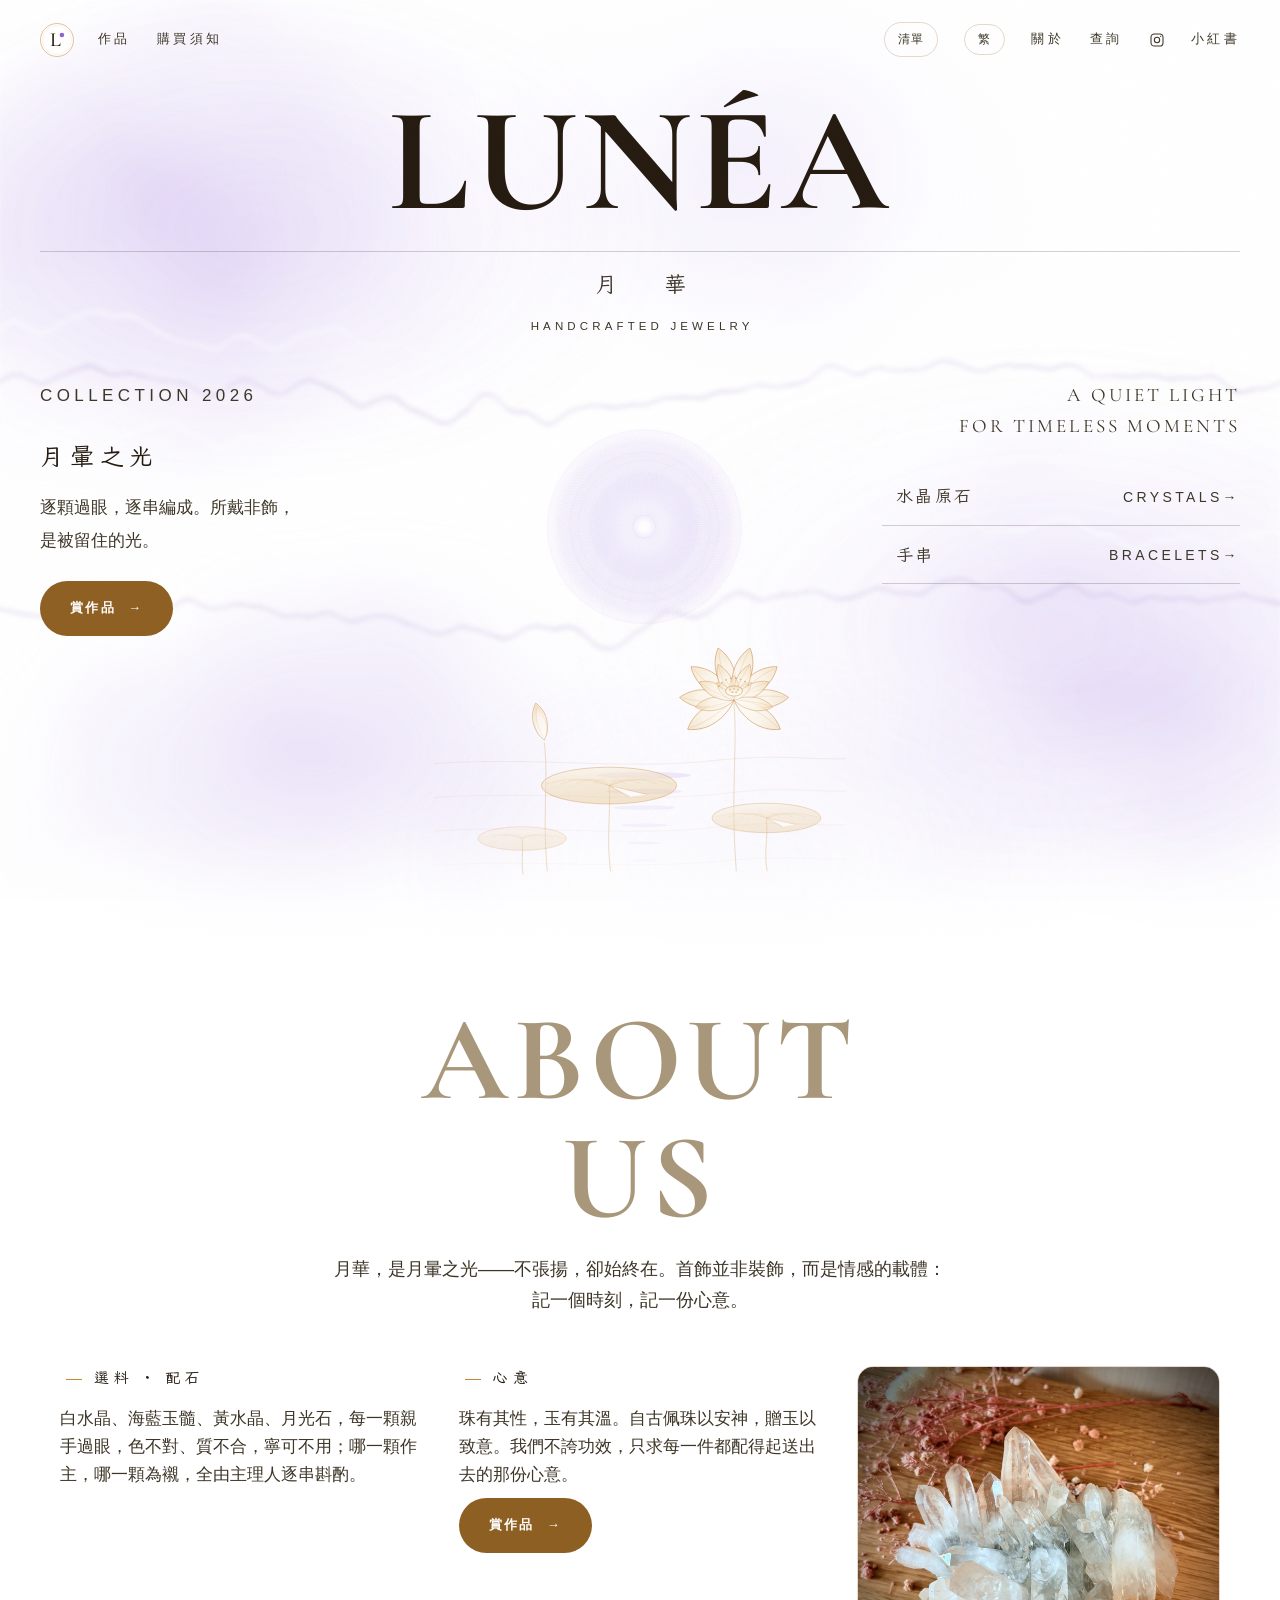
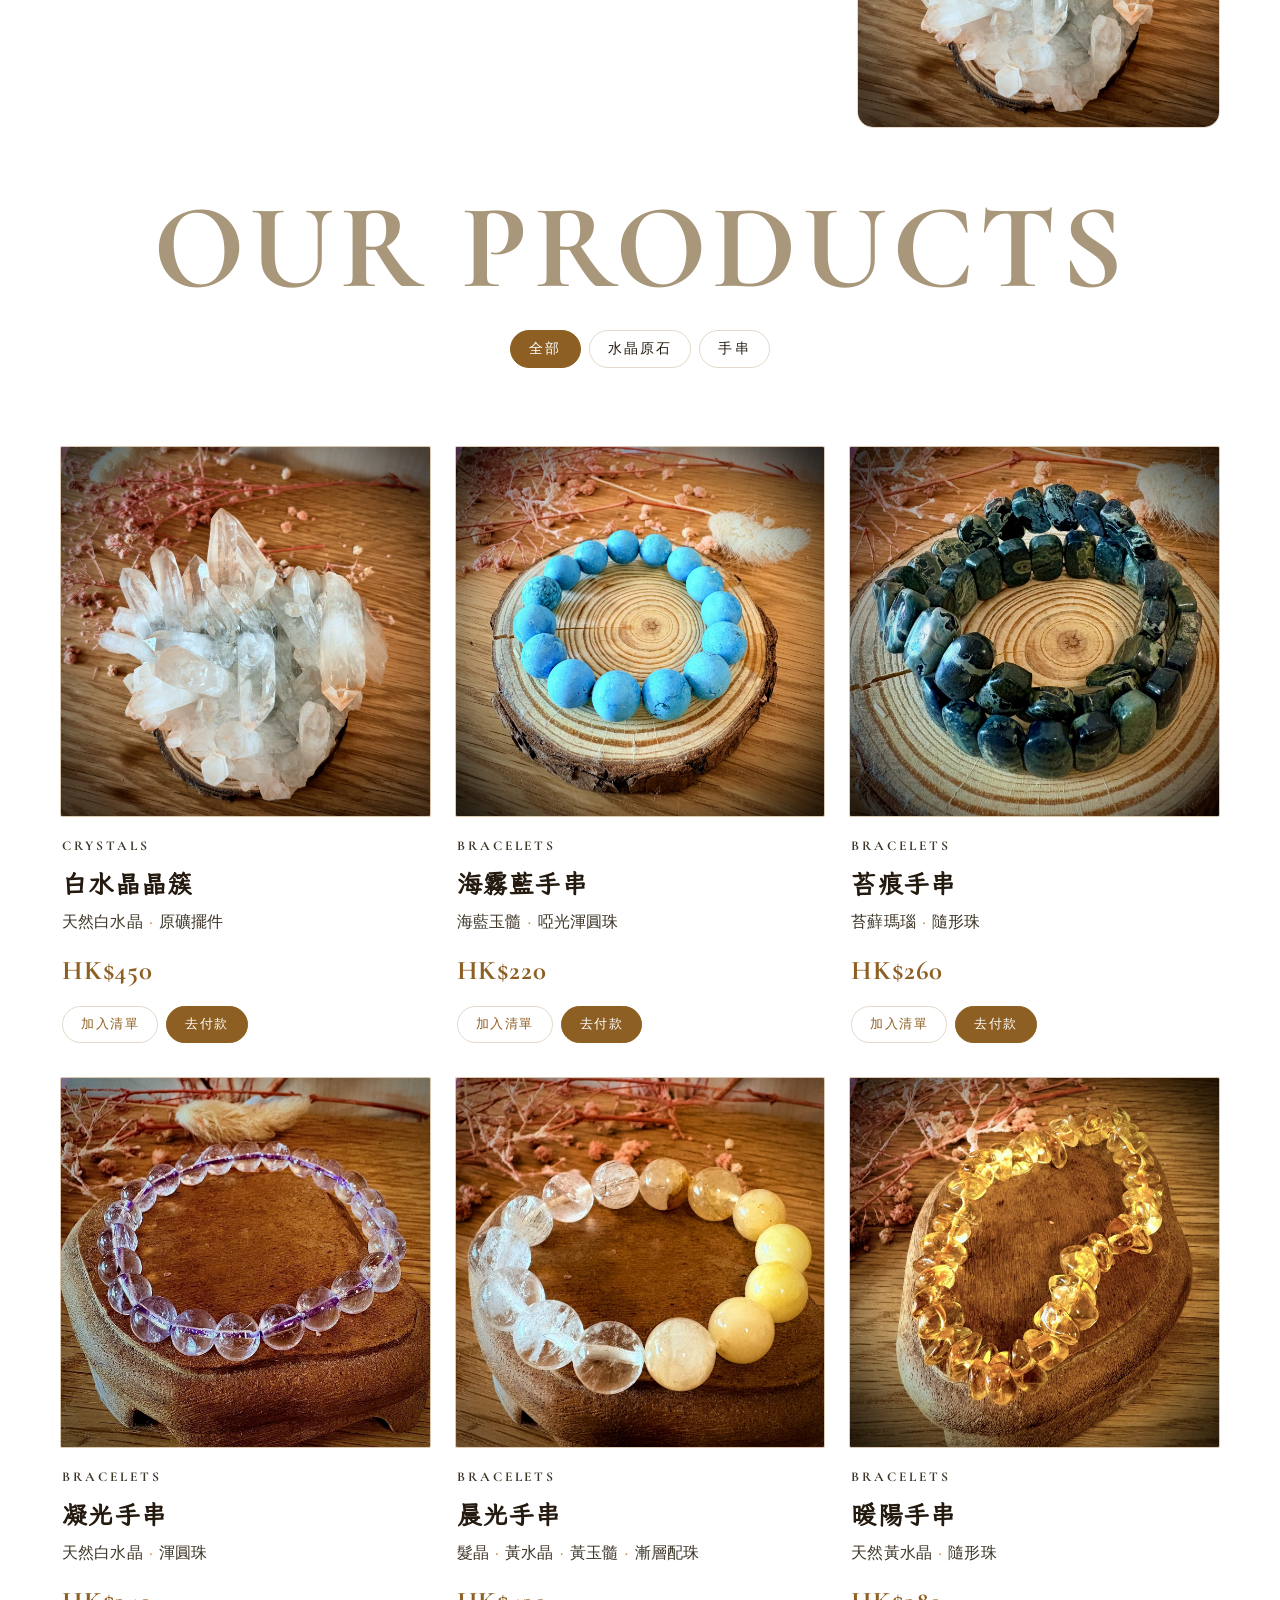
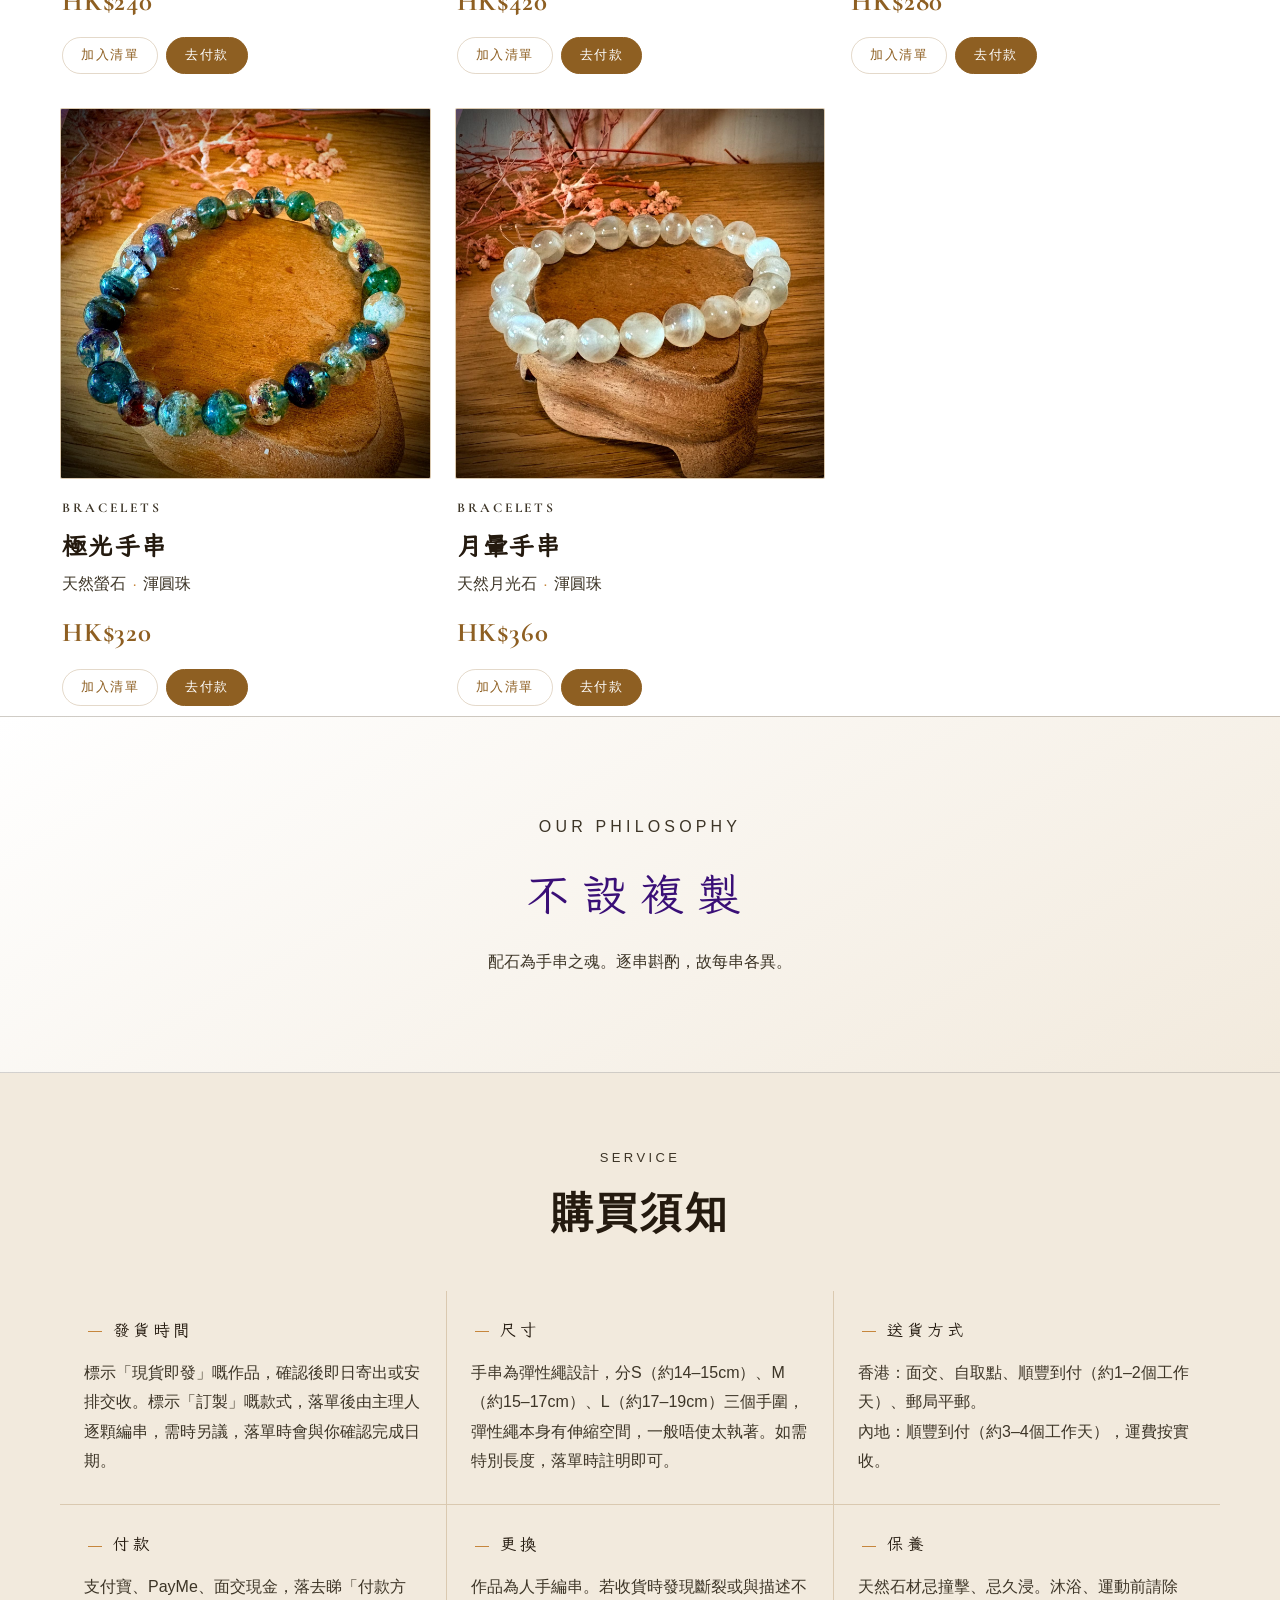
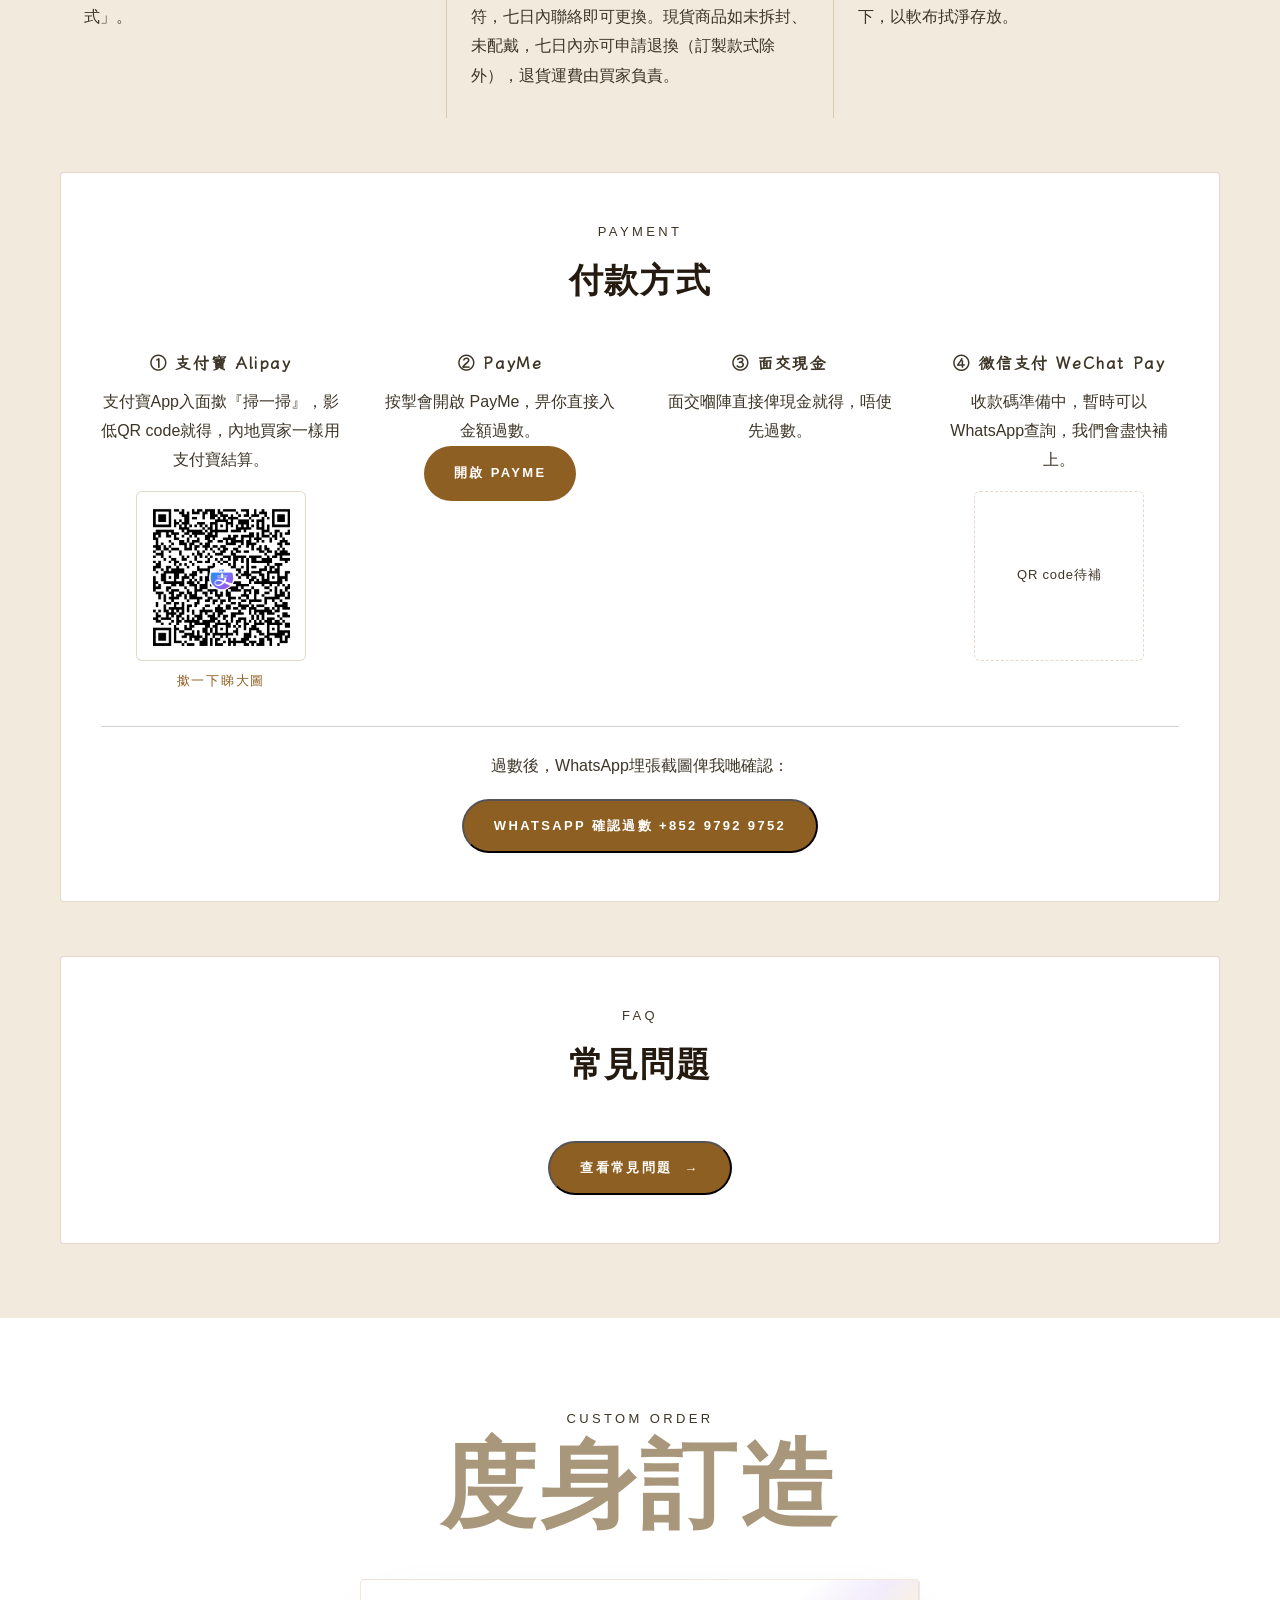
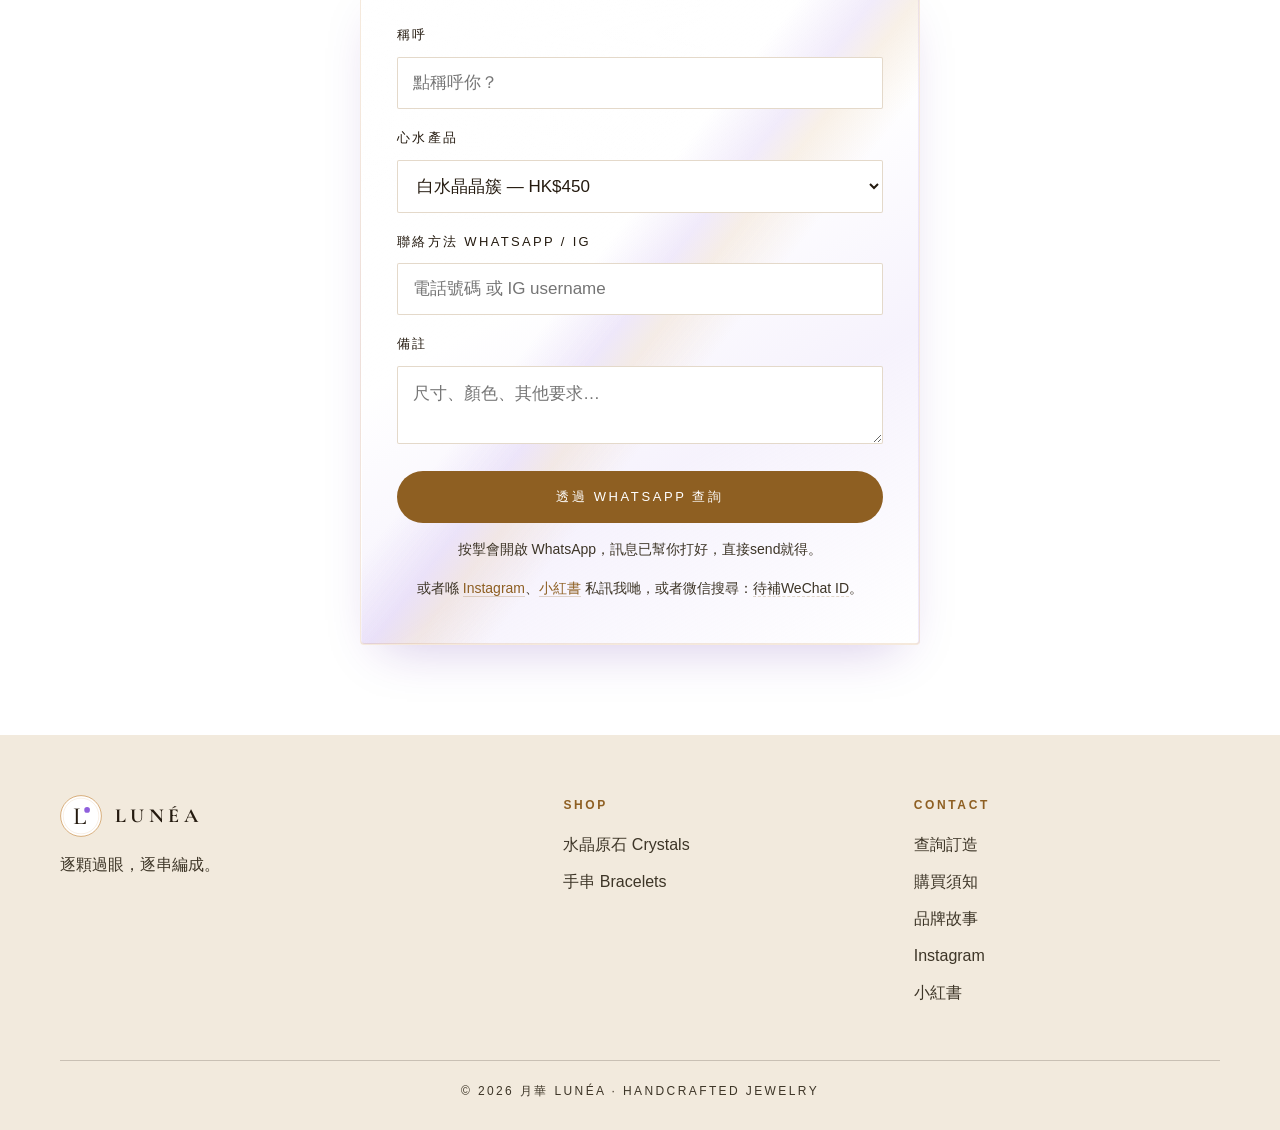
==== index.html @ 2181416f "Add WeChat Pay and Xiaohongshu placeholders, pending real details" ====
<!DOCTYPE html>
<html lang="zh-Hant">
<head>
<meta charset="UTF-8">
<meta name="viewport" content="width=device-width, initial-scale=1.0">
<meta name="color-scheme" content="light">
<meta name="description" content="月華 LUNÉA — 香港手作天然水晶飾品。逐顆過眼，逐串編成。水晶原石、手串，全部現貨。">
<meta property="og:type" content="website">
<meta property="og:site_name" content="月華 LUNÉA">
<meta property="og:title" content="月華 LUNÉA · 手作天然水晶飾品">
<meta property="og:description" content="逐顆過眼，逐串編成。水晶原石、手串，全部現貨。">
<!-- ⚠️ 上線後改成你真實網址，OG圖要係完整http網址，唔可以用相對路徑 -->
<meta property="og:url" content="https://YOUR-SITE-URL/">
<meta property="og:image" content="https://YOUR-SITE-URL/lunea-og.jpg">
<meta property="og:image:width" content="1200">
<meta property="og:image:height" content="630">
<meta property="og:locale" content="zh_HK">
<meta name="twitter:card" content="summary_large_image">
<meta name="twitter:title" content="月華 LUNÉA · 手作天然水晶飾品">
<meta name="twitter:image" content="https://YOUR-SITE-URL/lunea-og.jpg">
<meta name="theme-color" content="#F7F2E9">
<link rel="icon" href="data:image/svg+xml,<svg xmlns='http://www.w3.org/2000/svg' viewBox='0 0 200 200'><circle cx='100' cy='100' r='97' fill='%23FFFFFF' stroke='%23C6863C' stroke-width='5'/><path d='M72,56 L112,56 L112,63 L99,63 L99,131 L133,131 L139,116 L146,116 L143,144 L72,144 L72,137 L85,137 L85,63 L72,63 Z' fill='%23241A0F'/><circle cx='131' cy='72' r='15' fill='%238F5FDC'/></svg>">
<title>月華 LUNÉA · 手作珠寶</title>
<!-- ============================================================
     Google Analytics（GA4）— 想開就將下面 G-XXXXXXXXXX 換成你自己
     嘅Measurement ID（Google Analytics網站開個property就有），
     唔想要就成段刪走。
     ⚠️ google-analytics.com／googletagmanager.com喺內地都可能連唔到，
     所以呢個追蹤唔到大陸訪客好正常，純粹幫你睇香港/海外流量，
     用async載入，就算連唔到都唔會拖累個網站或者整壞版面。
     ============================================================ -->
<script async src="https://www.googletagmanager.com/gtag/js?id=G-XXXXXXXXXX"></script>
<script>
  window.dataLayer = window.dataLayer || [];
  function gtag(){dataLayer.push(arguments);}
  gtag('js', new Date());
  gtag('config', 'G-XXXXXXXXXX');
</script>
<!-- 字體全部自家host喺 fonts/ 資料夾，唔靠Google Fonts／jsdelivr——
     內地大陸連唔到呢兩個CDN，自家host先保證載入穩定。
     淨係keep住頁面實際用到嘅字（LXGW WenKai TC light+regular／Cormorant Garamond全weight），
     加新內容有新字未涵蓋，要重新跑一次subset script（問返Claude點做）。 -->
<link href="fonts/local-fonts.css" rel="stylesheet">
<style>
/* ============================================================
   月華 LUNÉA — 設計token（改色/字淨係改呢度）
   ============================================================ */
:root{
  color-scheme: light;
  --white:   #FFFFFF;
  --banner:  #F2EADD;   /* 淺caramel：頂banner／相磚底 */
  --banner-2:#E8DDCB;   /* 深少少caramel */
  --ink:     #241A0F;   /* 文字墨啡 */
  --grey:    #3D3527;   /* 次文字（加深，白底易睇） */
  --caramel: #C6863C;   /* 金線 */
  --caramel-d:#8E5F22;  /* 深金：pill按鈕 */
  --v-100:#F0EAFB; --v-200:#DACDF5; --v-300:#B899E9;
  --v-400:#8F5FDC; --v-500:#6C29CE; --v-600:#52199F; --v-700:#3A0F77;
  --line:  rgba(142,95,34,0.24);
  --hair:  rgba(36,26,15,0.2);

  --display:'Cormorant Garamond',Georgia,'Times New Roman','Songti SC','SimSun',serif;
  --han:'LXGW WenKai TC','Songti SC','STSong','SimSun',serif;
  --body:'PingFang SC','Microsoft YaHei','Heiti SC',sans-serif;
}
*{ box-sizing:border-box; margin:0; padding:0; }
html{ scroll-behavior:smooth; background:var(--white); }
body{ background:var(--white); color:var(--ink); font-family:var(--body); line-height:1.75;
  -webkit-font-smoothing:antialiased; overflow-x:hidden; }
img{ max-width:100%; display:block; }
a{ color:inherit; text-decoration:none; }
:focus-visible{ outline:2px solid var(--v-600); outline-offset:3px; }
.wrap{ max-width:1240px; margin:0 auto; padding:0 40px; }
@media (max-width:720px){ .wrap{ padding:0 22px; } }

/* 磨砂顆粒 */
body::after{
  content:''; position:fixed; inset:0; pointer-events:none; z-index:90; opacity:.035;
  mix-blend-mode:luminosity;
  background-image:url("data:image/svg+xml,%3Csvg xmlns='http://www.w3.org/2000/svg'%3E%3Cfilter id='n'%3E%3CfeTurbulence type='fractalNoise' baseFrequency='0.9' numOctaves='3'/%3E%3C/filter%3E%3Crect width='100%25' height='100%25' filter='url(%23n)' opacity='0.6'/%3E%3C/svg%3E");
}


/* ============================================================
   反 forced dark mode
   手機瀏覽器嘅「強制深色」會無視 color-scheme:light。
   主動聲明一個 dark theme（內容照樣淺色），瀏覽器就唔會再插手。
   ============================================================ */
@media (prefers-color-scheme: dark){
  :root{
    --white:#FFFFFF; --banner:#F2EADD; --banner-2:#E8DDCB;
    --ink:#241A0F; --grey:#3D3527;
    --caramel:#C6863C; --caramel-d:#8E5F22;
    --line:rgba(142,95,34,0.24); --hair:rgba(36,26,15,0.2);
  }
  html,body{ background:#FFFFFF !important; color:#241A0F !important; }
}
/* 每個容器都要有實色底，唔好留位畀瀏覽器自己填 */
.products-head, .tiles, .tile, .tile-body, .about, .order{ background:var(--white); }
.tile-body{ background:var(--white); }
.service, .service .wrap, .svc-grid{ background:var(--banner); }
footer, footer .wrap{ background:var(--banner); }
.verse{ background:linear-gradient(150deg, var(--white), var(--banner)); }

/* ---------- 共用元件 ---------- */
.micro{ font-size:13px; letter-spacing:0.26em; text-transform:uppercase; color:var(--grey); font-weight:500; }
.pill{
  display:inline-flex; align-items:center; gap:12px;
  background:var(--caramel-d); color:var(--white);
  font-size:13px; letter-spacing:0.18em; text-transform:uppercase; font-weight:600;
  padding:16px 30px; border-radius:100px; transition:background .3s, transform .3s;
}
.pill:hover{ background:#734b17; transform:translateY(-2px); }
.rule{ height:1px; background:var(--hair); width:100%; }

/* 巨型 ghost 標題 */
.ghost{
  font-family:var(--display); font-weight:700; text-transform:uppercase;
  font-size:clamp(38px,9.4vw,132px); line-height:0.98; letter-spacing:0.04em;
  color:#A8977A; overflow-wrap:break-word;
}

/* 印章 */
.mark{ width:42px; height:42px; flex-shrink:0; display:block; }

/* ============================================================
   HERO
   ============================================================ */
.hero{ background:var(--white); position:relative; overflow:hidden; padding-bottom:56px; }

/* ---------- 水晶質感層 ---------- */
.hero-crystal{ position:absolute; inset:0; z-index:0; pointer-events:none; }
.hero-crystal svg{ width:100%; height:100%; display:block; }
/* 焦散光池：光線穿過水晶落喺白面上 */
.hero::before{
  content:''; position:absolute; inset:0; z-index:1; pointer-events:none;
  background:
    radial-gradient(44% 36% at 20% 24%, rgba(143,95,220,0.09), transparent 74%),
    radial-gradient(50% 40% at 82% 66%, rgba(184,153,233,0.08), transparent 76%),
    radial-gradient(38% 30% at 58% 90%, rgba(207,192,240,0.10), transparent 74%);
  filter:blur(2px);
}
/* 底部收光，接落白色section */
.hero::after{
  content:''; position:absolute; left:0; right:0; bottom:0; height:130px; z-index:2;
  background:linear-gradient(180deg, transparent, var(--white)); pointer-events:none;
}
.topbar{
  display:flex; align-items:center; justify-content:space-between;
  flex-wrap:wrap; row-gap:12px;
  padding:22px 40px; position:relative; z-index:5;
}
.topbar-left{ display:flex; align-items:center; gap:24px; }
.topbar-logo{ display:inline-flex; transition:opacity .25s; }
.topbar-logo:hover{ opacity:.75; }
.topbar-logo .mark{ width:34px; height:34px; }
.topbar .links{ display:flex; flex-wrap:wrap; gap:26px; align-items:center; row-gap:10px; }
.topbar .links a, .topbar .links button{ white-space:nowrap; }
.topbar .ig{ display:inline-flex; }
.topbar .ig svg{ width:16px; height:16px; display:block; }
.lang-btn{
  font-family:var(--body); font-size:12px; letter-spacing:.1em; color:var(--grey);
  background:transparent; border:1px solid var(--line); border-radius:100px;
  padding:6px 13px; cursor:pointer; transition:border-color .25s, color .25s;
}
.lang-btn:hover{ border-color:var(--caramel); color:var(--caramel-d); }
.ig-link{ color:var(--caramel-d); border-bottom:1px solid var(--line); }
@media (max-width:720px){
  .topbar{ padding:18px 22px; }
  .topbar .links{ gap:14px; }
  .topbar-left{ gap:16px; }
  .topbar-logo .mark{ width:28px; height:28px; }
}
@media (max-width:400px){
  .topbar .micro{ font-size:11.5px; letter-spacing:0.14em; }
  .topbar .links{ gap:10px; }
  .topbar-left{ gap:12px; }
}

.wordmark{
  position:relative; z-index:5; text-align:center; padding:8px 24px 0;
  font-family:var(--display); font-weight:700; text-transform:uppercase;
  font-size:clamp(40px,11.6vw,168px); line-height:1; letter-spacing:0.03em;
  color:var(--ink); white-space:nowrap;
}
.wordmark-sub{
  position:relative; z-index:5; text-align:center; margin-top:11px;
  font-size:11.5px; letter-spacing:0.36em; text-indent:0.36em;
  text-transform:uppercase; color:var(--grey);
}
.wordmark-han{
  position:relative; z-index:5; text-align:center; margin-top:0;
  font-family:var(--han); font-weight:500;
  font-size:clamp(14px,2.6vw,22px); letter-spacing:0.58em; text-indent:0.62em;
  color:var(--grey);
}
.wordmark-rule{ margin:16px 40px 14px; height:1px; background:var(--hair); position:relative; z-index:5; }
@media (max-width:720px){ .wordmark-rule{ margin:13px 22px 12px; }
  .wordmark-sub{ font-size:8.5px; letter-spacing:0.34em; text-indent:0.34em; } }

.hero-body{
  position:relative; z-index:5; display:grid; grid-template-columns:1fr 1.15fr 1fr;
  gap:36px; align-items:start; padding:44px 40px 0;
}
@media (max-width:900px){
  .hero-body{ grid-template-columns:1fr; gap:28px; padding:32px 22px 0; }
}
.hero-left h2{ font-family:var(--han); font-weight:500; font-size:24px; letter-spacing:0.24em; color:var(--ink); margin:12px 0 14px; }
.hero-left p{ font-size:17px; line-height:1.9; color:var(--grey); max-width:260px; margin-bottom:24px; }

.hero-art{ position:relative; min-height:clamp(340px,46vw,520px); }
.hero-art svg{ position:absolute; inset:0; width:100%; height:100%; }
@media (max-width:900px){ .hero-art{ min-height:360px; order:-1; } }

.hero-right .tagline{
  font-family:var(--display); font-size:19px; letter-spacing:0.16em; text-transform:uppercase;
  text-align:right; color:var(--grey); line-height:1.6; margin-bottom:26px;
}
@media (max-width:900px){ .hero-right .tagline{ text-align:left; } }
.catlist a{
  display:flex; align-items:center; justify-content:space-between;
  padding:15px 0 13px; border-bottom:1px solid var(--hair);
  font-size:14px; letter-spacing:0.24em; text-transform:uppercase; color:var(--grey);
  transition:color .3s, padding-left .3s;
}
.catlist a:hover{ color:var(--v-600); padding-left:6px; }
.catlist .han{ font-family:var(--han); font-size:17px; letter-spacing:0.14em; margin-right:auto; padding-left:14px; }

/* ============================================================
   ABOUT（白）
   ============================================================ */
.about{ background:var(--white); padding:46px 0 54px; }
.about-head{ text-align:center; max-width:620px; margin:0 auto; }
.about-head p{ font-size:18px; line-height:1.72; color:var(--grey); margin-top:16px; }
.about-row{ display:grid; grid-template-columns:1fr 1fr 1fr; gap:36px; align-items:start; margin-top:50px; }
.about-card p{ font-size:16.5px; line-height:1.72; color:var(--grey); margin-bottom:9px; }
.about-card p.lede{
  font-family:var(--han); font-weight:500; font-size:15px; letter-spacing:0.34em;
  color:var(--ink); margin:0 0 12px; text-indent:0.42em;
}
.about-card p.lede::before{
  content:''; display:inline-block; width:16px; height:1px; vertical-align:middle;
  background:var(--caramel); margin-right:12px; text-indent:0;
}
@media (max-width:900px){
  .about-row{ grid-template-columns:1fr; gap:30px; }
  .figure{ width:100%; max-width:420px; margin:0 auto; }
}
.figure{
  border-radius:16px; overflow:hidden;
  border:1px solid var(--line); aspect-ratio:1/1; position:relative;
}
.figure img{
  position:absolute; inset:0; width:100%; height:100%; object-fit:cover;
  opacity:0; transition:opacity 1.2s ease;
}
.figure img.show{ opacity:1; }

/* ============================================================
   作品
   ============================================================ */
.products-head{ background:var(--white); padding:8px 22px 34px; text-align:center; }
.filters{
  display:flex; justify-content:center; flex-wrap:wrap; gap:8px; margin-top:22px;
}
.filters button{
  font-family:var(--body); font-size:14px; letter-spacing:.16em; text-transform:uppercase;
  color:var(--ink); font-weight:500; background:transparent; border:1px solid var(--line);
  padding:9px 18px; border-radius:100px; cursor:pointer;
  transition:background .25s, color .25s, border-color .25s;
}
.filters button:hover{ border-color:var(--caramel); color:var(--caramel-d); }
.filters button[aria-pressed="true"]{
  background:var(--caramel-d); border-color:var(--caramel-d); color:var(--white);
}
.empty{ text-align:center; color:var(--grey); font-size:16.5px; padding:50px 0 20px; }

.tiles{ display:grid; grid-template-columns:repeat(3,1fr); gap:34px 24px; padding:44px 0 10px; }
@media (max-width:900px){ .tiles{ grid-template-columns:repeat(2,1fr); gap:26px 16px; } }
@media (max-width:420px){ .tiles{ grid-template-columns:1fr; } }

.tile{ position:relative; }
.tile-media{
  position:relative; aspect-ratio:1/1; overflow:hidden; background:var(--banner);
  border:1px solid var(--line); border-radius:2px;
  display:flex; align-items:center; justify-content:center;
}
.tile-media img{ position:absolute; inset:0; width:100%; height:100%; object-fit:cover; z-index:2; transition:opacity .5s ease; }
.tile-media img.tile-img-2{ opacity:0; }
.tile:hover .tile-media img.tile-img-2{ opacity:1; }
.tile-stage{
  width:46%; aspect-ratio:2.4/1; border-radius:50%; position:relative; z-index:2;
  background:linear-gradient(160deg, rgba(255,255,255,.9), rgba(218,205,245,.4));
  border:1px solid rgba(255,255,255,.8);
  box-shadow:0 12px 24px -8px rgba(82,25,159,.22), inset 0 1px 0 rgba(255,255,255,.95);
  display:flex; align-items:center; justify-content:center;
}
.tile-stage svg{ width:26px; height:26px; stroke:var(--caramel); fill:none; stroke-width:1.1; }
.tile-media::after{
  content:''; position:absolute; top:0; left:-60%; width:44%; height:100%; z-index:3;
  background:linear-gradient(115deg, transparent, rgba(255,255,255,.85) 34%,
    rgba(143,95,220,.32) 46%, rgba(198,134,60,.32) 54%, rgba(255,255,255,.6) 64%, transparent);
  transform:skewX(-20deg); transition:left .9s ease;
}
.tile:hover .tile-media::after{ left:130%; }
.tile-body{ padding:14px 2px 0; }
.tile-cat{
  font-family:var(--display); font-weight:700; font-size:13.5px; letter-spacing:.22em;
  text-transform:uppercase; color:var(--grey);
}
.tile-name{ font-family:var(--han); font-weight:600; font-size:25px; letter-spacing:.05em; margin:8px 0 6px; line-height:1.4; }
.tile-spec{ font-size:15.5px; color:var(--grey); line-height:1.75; letter-spacing:.01em; }
.tile-spec .sep{ color:var(--caramel); margin:0 .38em; }
.tile-price{
  font-family:var(--display); font-weight:700; font-size:27px; letter-spacing:.03em;
  color:var(--caramel-d); margin-top:12px; display:block;
}
.tile-actions{ display:flex; gap:8px; flex-wrap:wrap; margin-top:12px; }
.add-cart-btn{
  font-family:var(--body); font-size:12.5px; letter-spacing:.12em; text-transform:uppercase;
  color:var(--caramel-d); background:transparent; border:1px solid var(--line); border-radius:100px;
  padding:9px 18px; cursor:pointer; transition:background .25s, border-color .25s, color .25s;
}
.add-cart-btn:hover{ border-color:var(--caramel); background:var(--banner); }
.add-cart-btn.added{ background:var(--caramel-d); border-color:var(--caramel-d); color:var(--white); }
.tile-pay-btn{
  font-family:var(--body); font-size:12.5px; letter-spacing:.12em; text-transform:uppercase;
  color:var(--white); background:var(--caramel-d); border:1px solid var(--caramel-d); border-radius:100px;
  padding:9px 18px; cursor:pointer; transition:background .25s, transform .25s;
}
.tile-pay-btn:hover{ background:#734b17; transform:translateY(-1px); }
.chips{ display:flex; flex-wrap:wrap; gap:8px; }
.chip{
  display:inline-flex; align-items:center; gap:4px;
  background:var(--banner); border:1px solid var(--line); border-radius:100px;
  padding:9px 6px 9px 16px; font-size:14.5px; color:var(--ink);
}
.chip-x{
  background:transparent; border:none; cursor:pointer; color:var(--caramel-d);
  font-size:16px; line-height:1; padding:4px 8px;
}

/* ============================================================
   產品大圖 Lightbox
   ============================================================ */
.tile-media{ cursor:zoom-in; }
.lightbox{
  position:fixed; inset:0; z-index:200; background:rgba(36,26,15,.94);
  display:flex; flex-direction:column; align-items:center; justify-content:center;
  padding:60px 20px; backdrop-filter:blur(6px);
}
.lightbox[hidden]{ display:none; }
.lb-stage{ max-width:min(88vw,720px); display:flex; align-items:center; justify-content:center; }
.lb-stage img{ max-width:100%; max-height:70vh; object-fit:contain; border-radius:4px; box-shadow:0 30px 70px -20px rgba(0,0,0,.5); }
.lb-close{
  position:absolute; top:18px; right:22px; background:transparent; border:none; color:var(--white);
  font-size:38px; line-height:1; cursor:pointer; font-family:var(--display); opacity:.85; transition:opacity .2s;
}
.lb-close:hover{ opacity:1; }
.lb-nav{
  position:absolute; top:50%; transform:translateY(-50%); background:rgba(255,255,255,.12); border:1px solid rgba(255,255,255,.3);
  color:var(--white); width:46px; height:46px; border-radius:100px; cursor:pointer; font-size:20px;
  display:flex; align-items:center; justify-content:center; transition:background .25s;
}
.lb-nav:hover{ background:rgba(255,255,255,.24); }
.lb-prev{ left:16px; }
.lb-next{ right:16px; }
@media (max-width:720px){ .lb-nav{ width:38px; height:38px; } .lb-prev{ left:8px; } .lb-next{ right:8px; } }
.lb-caption{ display:flex; flex-direction:column; align-items:center; gap:10px; margin-top:22px; }
.lb-caption #lbName{ font-family:var(--han); font-size:16px; letter-spacing:.08em; color:var(--white); opacity:.9; }
.lb-dots{ display:flex; gap:8px; justify-content:center; }
.lb-dot{ width:8px; height:8px; border-radius:100%; background:rgba(255,255,255,.35); cursor:pointer; border:none; padding:0; }
.lb-dot.active{ background:var(--white); }

/* ============================================================
   題辭
   ============================================================ */
.verse{
  background:linear-gradient(150deg, var(--white), var(--banner));
  border-top:1px solid var(--hair); border-bottom:1px solid var(--hair);
  text-align:center; padding:96px 24px; position:relative; overflow:hidden;
}
.verse h2{ font-family:var(--han); font-weight:400; font-size:clamp(26px,4.6vw,44px);
  letter-spacing:0.3em; color:var(--v-700); margin:16px 0 14px; }
.verse p{ color:var(--grey); font-size:16px; max-width:400px; margin:0 auto; }
.verse .rosette{ position:absolute; width:340px; height:340px; color:var(--caramel); opacity:.13; }
.verse .rosette.a{ top:-110px; right:-80px; }
.verse .rosette.b{ bottom:-120px; left:-90px; opacity:.09; }
@media (max-width:720px){ .verse .rosette{ display:none; } }

/* ============================================================
   訂造
   ============================================================ */
.order{ background:var(--white); padding:90px 0; }
.crystal{
  position:relative; isolation:isolate; max-width:560px; margin:44px auto 0; padding:44px 36px;
  border-radius:4px;
  background:linear-gradient(150deg, rgba(255,255,255,.95) 0%, rgba(255,255,255,.6) 42%,
    rgba(240,234,251,.6) 68%, rgba(255,255,255,.9) 100%);
  backdrop-filter:blur(18px) saturate(1.2); -webkit-backdrop-filter:blur(18px) saturate(1.2);
  box-shadow:
    0 1px 0 rgba(255,255,255,.95) inset, 0 -1px 0 rgba(198,134,60,.18) inset,
    1px 0 0 rgba(255,255,255,.8) inset, -1px 0 0 rgba(143,95,220,.12) inset,
    0 22px 50px -22px rgba(82,25,159,.26);
  border:1px solid rgba(198,134,60,.18);
}
.crystal::before{
  content:''; position:absolute; inset:0; pointer-events:none; z-index:1; border-radius:4px;
  background:linear-gradient(128deg, transparent 42%, rgba(143,95,220,.12) 49%,
    rgba(198,134,60,.12) 53%, transparent 60%),
    radial-gradient(60% 40% at 20% 8%, rgba(255,255,255,.9), transparent 70%);
}
.crystal > *{ position:relative; z-index:2; }
.field{ margin-bottom:18px; }
.field label{ display:block; font-size:13px; letter-spacing:0.18em; text-transform:uppercase;
  color:var(--ink); margin-bottom:10px; font-weight:500; }
.field input, .field select, .field textarea{
  width:100%; background:var(--white); border:1px solid var(--line); color:var(--ink);
  font-family:var(--body); font-size:17px; padding:15px 15px; border-radius:2px;
}
.field textarea{ resize:vertical; min-height:78px; }
.field input:focus, .field select:focus, .field textarea:focus{ border-color:var(--caramel); }
.submit-btn{
  width:100%; background:var(--caramel-d); color:var(--white); border:none; cursor:pointer;
  font-family:var(--body); font-size:13px; letter-spacing:0.2em; text-transform:uppercase;
  padding:17px; border-radius:100px; transition:background .3s;
}
.submit-btn:hover{ background:#734b17; }
.note{ font-size:14px; color:var(--grey); text-align:center; margin-top:14px; }


/* ---------- 服務資訊 ---------- */
.service{ background:var(--banner); padding:74px 0; }
.svc-title{
  font-family:var(--display); font-weight:700; text-transform:uppercase;
  font-size:clamp(26px,5vw,42px); letter-spacing:.06em; text-align:center;
  color:var(--ink); margin:8px 0 40px;
}
.svc-grid{ display:grid; grid-template-columns:repeat(3,1fr); gap:1px; background:var(--line); }
@media (max-width:820px){ .svc-grid{ grid-template-columns:repeat(2,1fr); } }
@media (max-width:520px){ .svc-grid{ grid-template-columns:1fr; } }
.svc-item{ background:var(--banner); padding:26px 24px 28px; }
.svc-item h3{
  font-family:var(--han); font-weight:500; font-size:16.5px; letter-spacing:.18em;
  color:var(--ink); margin-bottom:12px; text-indent:.22em;
}
.svc-item h3::before{
  content:''; display:inline-block; width:14px; height:1px; vertical-align:middle;
  background:var(--caramel); margin-right:11px; text-indent:0;
}
.svc-item p{ font-size:16px; color:var(--grey); line-height:1.85; }
.svc-item .svc-note{ color:var(--caramel-d); font-size:14.5px; }
.pay-card{
  background:var(--white); border:1px solid var(--line); border-radius:4px;
  margin-top:54px; padding:48px 40px; text-align:center;
}
.pay-card-title{
  font-family:var(--display); font-weight:700; text-transform:uppercase;
  font-size:clamp(24px,3.6vw,34px); letter-spacing:.05em; color:var(--ink); margin:8px 0 38px;
}
.pay-card-grid{ display:grid; grid-template-columns:repeat(2,1fr); gap:38px 40px; text-align:center; }
@media (min-width:1000px){ .pay-card-grid{ grid-template-columns:repeat(4,1fr); } }
@media (max-width:560px){ .pay-card-grid{ grid-template-columns:1fr; gap:36px; } }
.pay-qr-todo{
  width:170px; height:170px; margin:16px auto 0; border:1px dashed var(--line); border-radius:6px;
  display:flex; align-items:center; justify-content:center; text-align:center;
  font-size:13px; color:var(--grey); letter-spacing:.06em; padding:12px;
}
.wechat-todo{ border-bottom:1px dashed var(--line); }
.pay-method p{ font-size:16px; color:var(--grey); line-height:1.8; }
.pay-step{
  font-family:var(--han); font-weight:600; font-size:18px; letter-spacing:.1em;
  color:var(--v-700); margin-bottom:10px;
}
.pay-qr-wrap{ display:inline-block; margin-top:16px; }
.pay-qr{ width:170px; height:170px; border:1px solid var(--line); border-radius:6px; background:var(--white); padding:8px; margin:0 auto; }
.pay-qr-hint{
  display:block; margin-top:10px; font-size:12.5px; letter-spacing:.14em;
  color:var(--caramel-d); text-transform:uppercase;
}
.pay-confirm{ font-size:16px; color:var(--grey); line-height:1.9; }
.pay-confirm .pill{ margin-top:18px; }
#faqToggle{ margin-top:8px; }
.faq-list{ max-width:640px; margin:32px auto 0; text-align:left; }
.faq-item{ padding:6px 0; border-bottom:1px solid var(--hair); }
.faq-item:last-child{ border-bottom:none; }
.faq-q{
  display:flex; align-items:center; justify-content:space-between; gap:16px; width:100%;
  background:transparent; border:none; cursor:pointer; text-align:left; padding:16px 0;
  font-family:var(--han); font-weight:600; font-size:17px; letter-spacing:.04em; color:var(--ink);
  transition:color .25s;
}
.faq-q:hover{ color:var(--v-600); }
.faq-qmark{ color:var(--caramel-d); font-family:var(--display); font-weight:700; margin-right:6px; }
.faq-icon{
  flex-shrink:0; font-family:var(--display); font-size:22px; font-weight:400;
  color:var(--caramel-d); transition:transform .3s; line-height:1;
}
.faq-q[aria-expanded="true"] .faq-icon{ transform:rotate(45deg); }
.faq-a{ font-size:15.5px; color:var(--grey); line-height:1.8; padding:0 0 20px; }

/* ============================================================
   FOOTER
   ============================================================ */
footer{ background:var(--banner); padding:60px 0 28px; }
.foot-grid{ display:grid; grid-template-columns:1.5fr 1fr 1fr; gap:44px; }
.foot-brand{ display:flex; align-items:center; gap:13px; }
.foot-brand .nm{ font-family:var(--display); font-weight:700; font-size:20px; letter-spacing:0.22em; text-transform:uppercase; }
.foot-grid p{ font-size:15.5px; color:var(--grey); max-width:250px; margin-top:14px; }
.foot-col h4{ font-size:12px; letter-spacing:0.22em; text-transform:uppercase; color:var(--caramel-d); margin-bottom:15px; }
.foot-col a{ display:block; font-size:16px; color:var(--grey); margin-bottom:9px; }
.foot-col a:hover{ color:var(--ink); }
.foot-bottom{ margin-top:44px; padding-top:20px; border-top:1px solid var(--hair);
  font-size:12px; letter-spacing:0.2em; text-transform:uppercase; color:var(--grey); text-align:center; }
@media (max-width:700px){ .foot-grid{ grid-template-columns:1fr; gap:30px; } }

@media (prefers-reduced-motion: reduce){ *{ animation:none !important; transition:none !important; } }
</style>
</head>
<body>

<!-- ================= HERO ================= -->
<header class="hero">
  <div class="hero-crystal" aria-hidden="true">
    <svg viewBox="0 0 1200 820" preserveAspectRatio="xMidYMid slice">
      <defs>
        <!-- 液態扭曲：用湍流位移，令邊緣似流動嘅玻璃 -->
        <filter id="liq" x="-25%" y="-25%" width="150%" height="150%">
          <feTurbulence type="fractalNoise" baseFrequency="0.006 0.011" numOctaves="3" seed="7" result="t"/>
          <feDisplacementMap in="SourceGraphic" in2="t" scale="120" xChannelSelector="R" yChannelSelector="G"/>
          <feGaussianBlur stdDeviation="14"/>
        </filter>
        <filter id="liq2" x="-25%" y="-25%" width="150%" height="150%">
          <feTurbulence type="fractalNoise" baseFrequency="0.009 0.005" numOctaves="2" seed="21" result="t2"/>
          <feDisplacementMap in="SourceGraphic" in2="t2" scale="90" xChannelSelector="R" yChannelSelector="B"/>
          <feGaussianBlur stdDeviation="20"/>
        </filter>
        <!-- 焦散細紋：液體表面折出嚟嘅光絲 -->
        <filter id="caustic" x="-20%" y="-20%" width="140%" height="140%">
          <feTurbulence type="fractalNoise" baseFrequency="0.02 0.006" numOctaves="2" seed="3" result="c"/>
          <feDisplacementMap in="SourceGraphic" in2="c" scale="46" xChannelSelector="R" yChannelSelector="G"/>
          <feGaussianBlur stdDeviation="2.2"/>
        </filter>

        <radialGradient id="bl1" cx="42%" cy="38%">
          <stop offset="0%"  stop-color="#B899E9" stop-opacity=".30"/>
          <stop offset="55%" stop-color="#CFC0F0" stop-opacity=".14"/>
          <stop offset="100%" stop-color="#FFFFFF" stop-opacity="0"/>
        </radialGradient>
        <radialGradient id="bl2" cx="55%" cy="55%">
          <stop offset="0%"  stop-color="#8F5FDC" stop-opacity=".20"/>
          <stop offset="60%" stop-color="#DACDF5" stop-opacity=".10"/>
          <stop offset="100%" stop-color="#FFFFFF" stop-opacity="0"/>
        </radialGradient>
        <radialGradient id="bl3" cx="50%" cy="45%">
          <stop offset="0%"  stop-color="#E2D7F7" stop-opacity=".42"/>
          <stop offset="100%" stop-color="#FFFFFF" stop-opacity="0"/>
        </radialGradient>
      </defs>

      <!-- 流體團塊：形狀被湍流扭到冇直邊 -->
      <g filter="url(#liq)">
        <ellipse cx="250" cy="250" rx="330" ry="250" fill="url(#bl1)"/>
        <ellipse cx="980" cy="560" rx="360" ry="270" fill="url(#bl2)"/>
      </g>
      <g filter="url(#liq2)">
        <ellipse cx="700" cy="180" rx="300" ry="200" fill="url(#bl3)"/>
        <ellipse cx="380" cy="700" rx="340" ry="210" fill="url(#bl1)"/>
      </g>

      <!-- 焦散光絲：似水面反出嚟嗰啲流動光紋 -->
      <g filter="url(#caustic)" fill="none" stroke="#FFFFFF" stroke-width="3.2" opacity=".85">
        <path d="M-40,300 C220,236 420,352 660,290 C880,232 1050,320 1250,268"/>
        <path d="M-40,392 C200,330 440,438 680,378 C900,322 1060,404 1250,356"/>
        <path d="M-40,486 C230,424 430,528 670,470 C890,416 1070,492 1250,448"/>
      </g>
      <g filter="url(#caustic)" fill="none" stroke="#9E86C9" stroke-width="2" opacity=".30">
        <path d="M-40,342 C210,282 450,394 690,332 C910,276 1070,360 1250,312"/>
        <path d="M-40,540 C240,478 420,580 660,524 C880,472 1080,544 1250,502"/>
      </g>
    </svg>
  </div>

  <div class="topbar">
    <div class="topbar-left">
      <a href="#" class="topbar-logo" aria-label="月華 LUNÉA"><svg class="mark" viewBox="0 0 200 200" aria-hidden="true"><circle cx="100" cy="100" r="97" fill="#FFFFFF" stroke="#C6863C" stroke-width="3"/><circle cx="100" cy="100" r="85" fill="none" stroke="#C6863C" stroke-width="1.4" opacity=".45"/><text x="94" y="137" font-family="Cormorant Garamond, Georgia, serif" font-size="118" font-weight="500" fill="#241A0F" text-anchor="middle">L</text><circle cx="129" cy="71" r="13.5" fill="#8F5FDC"/></svg></a>
      <div class="micro links"><a href="#collection">作品</a><a href="#service">購買須知</a></div>
    </div>
    <div class="micro links">
      <a href="#contact" id="cartBadge" class="lang-btn">清單</a>
      <button type="button" id="langToggle" class="lang-btn" aria-label="切換簡體/繁體">繁</button>
      <a href="#about">關於</a><a href="#contact">查詢</a>
      <a href="https://www.instagram.com/luneajewelry.hk/" target="_blank" rel="noopener" class="ig" aria-label="Instagram">
        <svg viewBox="0 0 24 24" fill="none" stroke="currentColor" stroke-width="1.6">
          <rect x="3" y="3" width="18" height="18" rx="5"/><circle cx="12" cy="12" r="4"/>
          <circle cx="17.5" cy="6.5" r="1" fill="currentColor" stroke="none"/></svg></a>
      <!-- ⚠️ 待補：小紅書帳號連結,而家撳落去去唔到邊 -->
      <a href="#" class="xhs-link" aria-label="小紅書">小紅書</a></div>
  </div>

  <h1 class="wordmark">Lunéa</h1>
  <div class="wordmark-rule"></div>
  <div class="wordmark-han">月　華</div>
  <div class="wordmark-sub">Handcrafted Jewelry</div>

  <div class="hero-body">
    <div class="hero-left">
      <p class="micro">Collection 2026</p>
      <h2>月暈之光</h2>
      <p>逐顆過眼，逐串編成。所戴非飾，是被留住的光。</p>
      <a class="pill" href="#collection">賞作品 <span>→</span></a>
    </div>

    <div class="hero-art" aria-hidden="true">
      <svg viewBox="0 0 560 700" preserveAspectRatio="xMidYMid meet">
        <defs>
          <!-- 花瓣：暖 -->
          <linearGradient id="pf" x1="0" y1="1" x2="0" y2="0">
            <stop offset="0%"   stop-color="#FFFFFF" stop-opacity=".92"/>
            <stop offset="62%"  stop-color="#FBF3E6" stop-opacity=".8"/>
            <stop offset="100%" stop-color="#EFD9B3" stop-opacity=".62"/>
          </linearGradient>
          <linearGradient id="pd" x1="0" y1="0" x2="0.3" y2="1">
            <stop offset="0%"   stop-color="#FDF8EF" stop-opacity=".8"/>
            <stop offset="100%" stop-color="#E4C48D" stop-opacity=".45"/>
          </linearGradient>
          <!-- 月：冷 -->
          <radialGradient id="mn" cx="50%" cy="50%">
            <stop offset="0%"   stop-color="#FFFFFF" stop-opacity=".82"/>
            <stop offset="40%"  stop-color="#F5F0FD" stop-opacity=".58"/>
            <stop offset="68%"  stop-color="#E2D7F7" stop-opacity=".32"/>
            <stop offset="86%"  stop-color="#CFC0F0" stop-opacity=".13"/>
            <stop offset="100%" stop-color="#C4AEEE" stop-opacity="0"/>
          </radialGradient>
          <linearGradient id="term" x1="0.18" y1="0.14" x2="0.86" y2="0.9">
            <stop offset="0%"   stop-color="#FFFFFF" stop-opacity=".5"/>
            <stop offset="46%"  stop-color="#FFFFFF" stop-opacity="0"/>
            <stop offset="100%" stop-color="#A78FD4" stop-opacity=".22"/>
          </linearGradient>
          <radialGradient id="hl" cx="50%" cy="50%">
            <stop offset="0%"   stop-color="#FFFFFF" stop-opacity="0"/>
            <stop offset="58%"  stop-color="#CFC0F0" stop-opacity=".2"/>
            <stop offset="82%"  stop-color="#B899E9" stop-opacity=".12"/>
            <stop offset="100%" stop-color="#FFFFFF" stop-opacity="0"/>
          </radialGradient>
        </defs>

        <!-- ================= 天：月 ================= -->
        <g transform="translate(286,196)"><g transform="scale(0.77)">
          <circle r="182" fill="url(#hl)"/>
          <path d="M172.0,0.0L168.4,-12.4L157.8,-23.0L141.0,-30.5L119.2,-33.4L93.9,-30.9L67.0,-22.6L40.3,-8.6L15.6,10.6L-5.5,33.7L-21.9,59.5L-32.7,86.1L-37.7,111.7L-37.0,134.6L-31.3,153.0L-21.8,165.6L-9.9,171.5L2.7,170.2L14.3,161.7L23.2,146.7L28.2,126.2L28.1,101.6L22.3,74.7L10.7,47.4L-6.2,21.3L-27.6,-1.7L-52.1,-20.4L-78.2,-33.7L-104.0,-41.1L-127.7,-42.7L-147.5,-38.9L-162.0,-30.8L-170.1,-19.7L-171.1,-7.2L-164.8,5.1L-151.8,15.4L-132.8,22.2L-109.1,24.3L-82.5,21.0L-54.7,12.0L-27.5,-2.6L-2.8,-22.0L18.0,-45.1L33.7,-70.3L43.6,-96.0L47.6,-120.3L45.9,-141.3L39.4,-157.5L29.3,-167.7L17.1,-171.0L4.4,-167.0L-7.0,-156.0L-15.5,-138.7L-19.7,-116.2L-18.9,-90.1L-12.4,-62.2L-0.2,-34.2L17.1,-8.0L38.5,14.8L62.7,32.8L87.9,45.2L112.5,51.6L134.5,52.1L152.2,47.4L164.4,38.6L169.9,26.9L168.2,14.1L159.4,1.9L144.0,-8.0L122.9,-14.3L97.6,-15.8L69.7,-11.8L41.2,-2.1L13.8,12.9L-10.8,32.4L-31.0,55.3L-45.8,79.9L-54.7,104.5L-57.6,127.1L-54.8,146.2L-47.4,160.2L-36.6,167.9L-24.0,168.5L-11.2,162.0L-0.0,148.6L8.1,129.1L11.8,104.8L10.3,77.3L3.2,48.4L-9.5,20.1L-27.0,-6.0L-48.3,-28.3L-71.9,-45.5L-96.3,-56.9L-119.4,-62.1L-139.6,-61.5L-155.2,-55.8L-164.9,-46.1L-167.8,-33.8L-163.6,-20.7L-152.3,-8.6L-134.6,1.1L-111.6,7.0L-84.8,7.9L-55.9,3.3L-26.8,-6.9L0.7,-22.2L24.8,-41.7L44.3,-64.2L58.1,-88.0L65.8,-111.3L67.4,-132.4L63.6,-149.4L55.2,-161.0L43.6,-166.2L30.5,-164.3L17.5,-155.2L6.4,-139.4L-1.3,-117.9L-4.5,-92.0L-2.5,-63.3L5.1,-33.8L18.1,-5.2L35.7,20.6L56.8,42.2L79.8,58.4L103.0,68.6L124.7,72.5L142.9,70.7L156.3,63.8L163.6,53.2L164.0,40.3L157.2,26.8L143.5,14.6L123.6,5.1L98.9,-0.3L70.7,-0.7L41.0,4.3L11.6,14.9L-15.7,30.4L-39.2,49.8L-57.7,71.7L-70.4,94.6L-76.7,116.6L-77.0,135.9L-71.9,150.8L-62.4,160.1L-50.0,162.7L-36.4,158.2L-23.2,146.7L-12.2,128.7L-4.7,105.3L-1.9,78.0L-4.4,48.3L-12.5,18.3L-25.7,-10.2L-43.3,-35.5L-63.9,-56.2L-86.2,-71.2L-108.2,-80.0L-128.2,-82.6L-144.5,-79.4L-155.7,-71.3L-160.5,-59.7L-158.3,-46.1L-149.1,-32.3L-133.1,-19.9L-111.3,-10.6L-84.9,-5.5L-55.7,-5.5L-25.4,-11.0L4.1,-21.8L31.0,-37.3L53.8,-56.5L71.1,-77.8L82.4,-99.7L87.3,-120.2L86.1,-137.6L79.7,-150.4L69.0,-157.3L55.8,-157.5L41.6,-150.5L28.2,-136.7L17.1,-116.7L9.9,-91.6L7.5,-62.9L10.4,-32.6L18.7,-2.3L32.1,25.9L49.5,50.5L69.7,70.1L91.0,83.8L111.8,91.1L130.1,92.2L144.4,87.5L153.3,78.1L155.6,65.4L151.0,51.1L139.4,36.9L121.3,24.4L97.7,15.1L70.0,10.3L39.8,10.7L9.1,16.5L-20.2,27.5L-46.5,43.0L-68.3,61.8L-84.3,82.4L-94.0,103.1L-97.3,122.1L-94.6,137.7L-86.7,148.3L-74.9,152.9L-60.7,150.6L-45.9,141.3L-32.2,125.3L-21.1,103.3L-14.1,76.7L-12.0,47.1L-15.2,16.2L-23.8,-14.1L-37.2,-41.8L-54.4,-65.5L-74.0,-83.8L-94.4,-96.0L-113.7,-101.6L-130.3,-101.0L-142.6,-94.8L-149.2,-84.0L-149.2,-70.3L-142.2,-55.2L-128.4,-40.5L-108.3,-27.9L-83.0,-18.7L-54.1,-14.1L-23.3,-14.8L7.5,-20.9L36.5,-32.0L62.0,-47.4L82.4,-65.7L97.0,-85.5L105.0,-105.0L106.6,-122.5L102.2,-136.1L92.8,-144.6L79.7,-146.8L64.6,-142.2L49.2,-130.6L35.2,-112.5L24.1,-88.9L17.2,-61.0L15.3,-30.5L18.8,0.6L27.6,30.6L41.0,57.7L57.9,80.2L76.8,97.0L96.1,107.5L114.1,111.4L129.0,109.0L139.2,101.1L143.5,89.0L141.2,74.1L132.0,58.2L116.0,43.1L94.1,30.2L67.5,21.1L37.7,16.8L6.4,17.7L-24.3,24.0L-52.7,35.2L-77.1,50.4L-96.2,68.2L-109.0,87.2L-115.2,105.4L-115.0,121.2L-108.8,132.9L-97.9,139.3L-83.5,139.2L-67.4,132.4L-51.4,118.7L-37.0,98.7L-25.9,73.6L-19.2,44.6L-17.5,13.6L-21.3,-17.6L-30.2,-47.1L-43.4,-73.2L-59.9,-94.4L-78.2,-109.6L-96.4,-118.2L-112.9,-120.2L-126.0,-115.9L-134.2,-106.3L-136.3,-92.8L-131.8,-76.8L-120.4,-60.1L-102.6,-44.4L-79.1,-31.5L-51.3,-22.4L-20.7,-18.3L10.7,-19.4L41.1,-25.9L68.6,-37.1L91.7,-52.0L109.2,-69.3L120.2,-87.3L124.5,-104.3L122.2,-118.4L114.3,-128.3L101.7,-132.5L86.1,-130.3L69.0,-121.3L52.4,-105.6L37.7,-84.0L26.5,-57.5L19.9,-27.8L18.5,3.6L22.5,34.6L31.4,63.4L44.6,88.2L60.7,107.9L78.1,121.2L95.3,127.9L110.3,127.8L121.6,121.6L127.8,110.3L127.9,95.3L121.2,78.1L107.9,60.7L88.2,44.6L63.4,31.4L34.6,22.5L3.6,18.5L-27.8,19.9L-57.5,26.5L-84.0,37.7L-105.6,52.4L-121.3,69.0L-130.3,86.1L-132.5,101.7L-128.3,114.3L-118.4,122.2L-104.3,124.5L-87.3,120.2L-69.3,109.2L-52.0,91.7L-37.1,68.6L-25.9,41.1L-19.4,10.7L-18.3,-20.7L-22.4,-51.3L-31.5,-79.1L-44.4,-102.6L-60.1,-120.4L-76.8,-131.8L-92.8,-136.3L-106.3,-134.2L-115.9,-126.0L-120.2,-112.9L-118.2,-96.4L-109.6,-78.2L-94.4,-59.9L-73.2,-43.4L-47.1,-30.2L-17.6,-21.3L13.6,-17.5L44.6,-19.2L73.6,-25.9L98.7,-37.0L118.7,-51.4L132.4,-67.4L139.2,-83.5L139.3,-97.9L132.9,-108.8L121.2,-115.0L105.4,-115.2L87.2,-109.0L68.2,-96.2L50.4,-77.1L35.2,-52.7L24.0,-24.3L17.7,6.4L16.8,37.7L21.1,67.5L30.2,94.1L43.1,116.0L58.2,132.0L74.1,141.2L89.0,143.5L101.1,139.2L109.0,129.0L111.4,114.1L107.5,96.1L97.0,76.8L80.2,57.9L57.7,41.0L30.6,27.6L0.6,18.8L-30.5,15.3L-61.0,17.2L-88.9,24.1L-112.5,35.2L-130.6,49.2L-142.2,64.6L-146.8,79.7L-144.6,92.8L-136.1,102.2L-122.5,106.6L-105.0,105.0L-85.5,97.0L-65.7,82.4L-47.4,62.0L-32.0,36.5L-20.9,7.5L-14.8,-23.3L-14.1,-54.1L-18.7,-83.0L-27.9,-108.3L-40.5,-128.4L-55.2,-142.2L-70.3,-149.2L-84.0,-149.2L-94.8,-142.6L-101.0,-130.3L-101.6,-113.7L-96.0,-94.4L-83.8,-74.0L-65.5,-54.4L-41.8,-37.2L-14.1,-23.8L16.2,-15.2L47.1,-12.0L76.7,-14.1L103.3,-21.1L125.3,-32.2L141.3,-45.9L150.6,-60.7L152.9,-74.9L148.3,-86.7L137.7,-94.6L122.1,-97.3L103.1,-94.0L82.4,-84.3L61.8,-68.3L43.0,-46.5L27.5,-20.2L16.5,9.1L10.7,39.8L10.3,70.0L15.1,97.7L24.4,121.3L36.9,139.4L51.1,151.0L65.4,155.6L78.1,153.3L87.5,144.4L92.2,130.1L91.1,111.8L83.8,91.0L70.1,69.7L50.5,49.5L25.9,32.1L-2.3,18.7L-32.6,10.4L-62.9,7.5L-91.6,9.9L-116.7,17.1L-136.7,28.2L-150.5,41.6L-157.5,55.8L-157.3,69.0L-150.4,79.7L-137.6,86.1L-120.2,87.3L-99.7,82.4L-77.8,71.1L-56.5,53.8L-37.3,31.0L-21.8,4.1L-11.0,-25.4L-5.5,-55.7L-5.5,-84.9L-10.6,-111.3L-19.9,-133.1L-32.3,-149.1L-46.1,-158.3L-59.7,-160.5L-71.3,-155.7L-79.4,-144.5L-82.6,-128.2L-80.0,-108.2L-71.2,-86.2L-56.2,-63.9L-35.5,-43.3L-10.2,-25.7L18.3,-12.5L48.3,-4.4L78.0,-1.9L105.3,-4.7L128.7,-12.2L146.7,-23.2L158.2,-36.4L162.7,-50.0L160.1,-62.4L150.8,-71.9L135.9,-77.0L116.6,-76.7L94.6,-70.4L71.7,-57.7L49.8,-39.2L30.4,-15.7L14.9,11.6L4.3,41.0L-0.7,70.7L-0.3,98.9L5.1,123.6L14.6,143.5L26.8,157.2L40.3,164.0L53.2,163.6L63.8,156.3L70.7,142.9L72.5,124.7L68.6,103.0L58.4,79.8L42.2,56.8L20.6,35.7L-5.2,18.1L-33.8,5.1L-63.3,-2.5L-92.0,-4.5L-117.9,-1.3L-139.4,6.4L-155.2,17.5L-164.3,30.5L-166.2,43.6L-161.0,55.2L-149.4,63.6L-132.4,67.4L-111.3,65.8L-88.0,58.1L-64.2,44.3L-41.7,24.8L-22.2,0.7L-6.9,-26.8L3.3,-55.9L7.9,-84.8L7.0,-111.6L1.1,-134.6L-8.6,-152.3L-20.7,-163.6L-33.8,-167.8L-46.1,-164.9L-55.8,-155.2L-61.5,-139.6L-62.1,-119.4L-56.9,-96.3L-45.5,-71.9L-28.3,-48.3L-6.0,-27.0L20.1,-9.5L48.4,3.2L77.3,10.3L104.8,11.8L129.1,8.1L148.6,-0.0L162.0,-11.2L168.5,-24.0L167.9,-36.6L160.2,-47.4L146.2,-54.8L127.1,-57.6L104.5,-54.7L79.9,-45.8L55.3,-31.0L32.4,-10.8L12.9,13.8L-2.1,41.2L-11.8,69.7L-15.8,97.6L-14.3,122.9L-8.0,144.0L1.9,159.4L14.1,168.2L26.9,169.9L38.6,164.4L47.4,152.2L52.1,134.5L51.6,112.5L45.2,87.9L32.8,62.7L14.8,38.5L-8.0,17.1L-34.2,-0.2L-62.2,-12.4L-90.1,-18.9L-116.2,-19.7L-138.7,-15.5L-156.0,-7.0L-167.0,4.4L-171.0,17.1L-167.7,29.3L-157.5,39.4L-141.3,45.9L-120.3,47.6L-96.0,43.6L-70.3,33.7L-45.1,18.0L-22.0,-2.8L-2.6,-27.5L12.0,-54.7L21.0,-82.5L24.3,-109.1L22.2,-132.8L15.4,-151.8L5.1,-164.8L-7.2,-171.1L-19.7,-170.1L-30.8,-162.0L-38.9,-147.5L-42.7,-127.7L-41.1,-104.0L-33.7,-78.2L-20.4,-52.1L-1.7,-27.6L21.3,-6.2L47.4,10.7L74.7,22.3L101.6,28.1L126.2,28.2L146.7,23.2L161.7,14.3L170.2,2.7L171.5,-9.9L165.6,-21.8L153.0,-31.3L134.6,-37.0L111.7,-37.7L86.1,-32.7L59.5,-21.9L33.7,-5.5L10.6,15.6L-8.6,40.3L-22.6,67.0L-30.9,93.9L-33.4,119.2L-30.5,141.0L-23.0,157.8L-12.4,168.4L-0.0,172.0L12.4,168.4L23.0,157.8L30.5,141.0L33.4,119.2L30.9,93.9L22.6,67.0L8.6,40.3L-10.6,15.6L-33.7,-5.5L-59.5,-21.9L-86.1,-32.7L-111.7,-37.7L-134.6,-37.0L-153.0,-31.3L-165.6,-21.8L-171.5,-9.9L-170.2,2.7L-161.7,14.3L-146.7,23.2L-126.2,28.2L-101.6,28.1L-74.7,22.3L-47.4,10.7L-21.3,-6.2L1.7,-27.6L20.4,-52.1L33.7,-78.2L41.1,-104.0L42.7,-127.7L38.9,-147.5L30.8,-162.0L19.7,-170.1L7.2,-171.1L-5.1,-164.8L-15.4,-151.8L-22.2,-132.8L-24.3,-109.1L-21.0,-82.5L-12.0,-54.7L2.6,-27.5L22.0,-2.8L45.1,18.0L70.3,33.7L96.0,43.6L120.3,47.6L141.3,45.9L157.5,39.4L167.7,29.3L171.0,17.1L167.0,4.4L156.0,-7.0L138.7,-15.5L116.2,-19.7L90.1,-18.9L62.2,-12.4L34.2,-0.2L8.0,17.1L-14.8,38.5L-32.8,62.7L-45.2,87.9L-51.6,112.5L-52.1,134.5L-47.4,152.2L-38.6,164.4L-26.9,169.9L-14.1,168.2L-1.9,159.4L8.0,144.0L14.3,122.9L15.8,97.6L11.8,69.7L2.1,41.2L-12.9,13.8L-32.4,-10.8L-55.3,-31.0L-79.9,-45.8L-104.5,-54.7L-127.1,-57.6L-146.2,-54.8L-160.2,-47.4L-167.9,-36.6L-168.5,-24.0L-162.0,-11.2L-148.6,-0.0L-129.1,8.1L-104.8,11.8L-77.3,10.3L-48.4,3.2L-20.1,-9.5L6.0,-27.0L28.3,-48.3L45.5,-71.9L56.9,-96.3L62.1,-119.4L61.5,-139.6L55.8,-155.2L46.1,-164.9L33.8,-167.8L20.7,-163.6L8.6,-152.3L-1.1,-134.6L-7.0,-111.6L-7.9,-84.8L-3.3,-55.9L6.9,-26.8L22.2,0.7L41.7,24.8L64.2,44.3L88.0,58.1L111.3,65.8L132.4,67.4L149.4,63.6L161.0,55.2L166.2,43.6L164.3,30.5L155.2,17.5L139.4,6.4L117.9,-1.3L92.0,-4.5L63.3,-2.5L33.8,5.1L5.2,18.1L-20.6,35.7L-42.2,56.8L-58.4,79.8L-68.6,103.0L-72.5,124.7L-70.7,142.9L-63.8,156.3L-53.2,163.6L-40.3,164.0L-26.8,157.2L-14.6,143.5L-5.1,123.6L0.3,98.9L0.7,70.7L-4.3,41.0L-14.9,11.6L-30.4,-15.7L-49.8,-39.2L-71.7,-57.7L-94.6,-70.4L-116.6,-76.7L-135.9,-77.0L-150.8,-71.9L-160.1,-62.4L-162.7,-50.0L-158.2,-36.4L-146.7,-23.2L-128.7,-12.2L-105.3,-4.7L-78.0,-1.9L-48.3,-4.4L-18.3,-12.5L10.2,-25.7L35.5,-43.3L56.2,-63.9L71.2,-86.2L80.0,-108.2L82.6,-128.2L79.4,-144.5L71.3,-155.7L59.7,-160.5L46.1,-158.3L32.3,-149.1L19.9,-133.1L10.6,-111.3L5.5,-84.9L5.5,-55.7L11.0,-25.4L21.8,4.1L37.3,31.0L56.5,53.8L77.8,71.1L99.7,82.4L120.2,87.3L137.6,86.1L150.4,79.7L157.3,69.0L157.5,55.8L150.5,41.6L136.7,28.2L116.7,17.1L91.6,9.9L62.9,7.5L32.6,10.4L2.3,18.7L-25.9,32.1L-50.5,49.5L-70.1,69.7L-83.8,91.0L-91.1,111.8L-92.2,130.1L-87.5,144.4L-78.1,153.3L-65.4,155.6L-51.1,151.0L-36.9,139.4L-24.4,121.3L-15.1,97.7L-10.3,70.0L-10.7,39.8L-16.5,9.1L-27.5,-20.2L-43.0,-46.5L-61.8,-68.3L-82.4,-84.3L-103.1,-94.0L-122.1,-97.3L-137.7,-94.6L-148.3,-86.7L-152.9,-74.9L-150.6,-60.7L-141.3,-45.9L-125.3,-32.2L-103.3,-21.1L-76.7,-14.1L-47.1,-12.0L-16.2,-15.2L14.1,-23.8L41.8,-37.2L65.5,-54.4L83.8,-74.0L96.0,-94.4L101.6,-113.7L101.0,-130.3L94.8,-142.6L84.0,-149.2L70.3,-149.2L55.2,-142.2L40.5,-128.4L27.9,-108.3L18.7,-83.0L14.1,-54.1L14.8,-23.3L20.9,7.5L32.0,36.5L47.4,62.0L65.7,82.4L85.5,97.0L105.0,105.0L122.5,106.6L136.1,102.2L144.6,92.8L146.8,79.7L142.2,64.6L130.6,49.2L112.5,35.2L88.9,24.1L61.0,17.2L30.5,15.3L-0.6,18.8L-30.6,27.6L-57.7,41.0L-80.2,57.9L-97.0,76.8L-107.5,96.1L-111.4,114.1L-109.0,129.0L-101.1,139.2L-89.0,143.5L-74.1,141.2L-58.2,132.0L-43.1,116.0L-30.2,94.1L-21.1,67.5L-16.8,37.7L-17.7,6.4L-24.0,-24.3L-35.2,-52.7L-50.4,-77.1L-68.2,-96.2L-87.2,-109.0L-105.4,-115.2L-121.2,-115.0L-132.9,-108.8L-139.3,-97.9L-139.2,-83.5L-132.4,-67.4L-118.7,-51.4L-98.7,-37.0L-73.6,-25.9L-44.6,-19.2L-13.6,-17.5L17.6,-21.3L47.1,-30.2L73.2,-43.4L94.4,-59.9L109.6,-78.2L118.2,-96.4L120.2,-112.9L115.9,-126.0L106.3,-134.2L92.8,-136.3L76.8,-131.8L60.1,-120.4L44.4,-102.6L31.5,-79.1L22.4,-51.3L18.3,-20.7L19.4,10.7L25.9,41.1L37.1,68.6L52.0,91.7L69.3,109.2L87.3,120.2L104.3,124.5L118.4,122.2L128.3,114.3L132.5,101.7L130.3,86.1L121.3,69.0L105.6,52.4L84.0,37.7L57.5,26.5L27.8,19.9L-3.6,18.5L-34.6,22.5L-63.4,31.4L-88.2,44.6L-107.9,60.7L-121.2,78.1L-127.9,95.3L-127.8,110.3L-121.6,121.6L-110.3,127.8L-95.3,127.9L-78.1,121.2L-60.7,107.9L-44.6,88.2L-31.4,63.4L-22.5,34.6L-18.5,3.6L-19.9,-27.8L-26.5,-57.5L-37.7,-84.0L-52.4,-105.6L-69.0,-121.3L-86.1,-130.3L-101.7,-132.5L-114.3,-128.3L-122.2,-118.4L-124.5,-104.3L-120.2,-87.3L-109.2,-69.3L-91.7,-52.0L-68.6,-37.1L-41.1,-25.9L-10.7,-19.4L20.7,-18.3L51.3,-22.4L79.1,-31.5L102.6,-44.4L120.4,-60.1L131.8,-76.8L136.3,-92.8L134.2,-106.3L126.0,-115.9L112.9,-120.2L96.4,-118.2L78.2,-109.6L59.9,-94.4L43.4,-73.2L30.2,-47.1L21.3,-17.6L17.5,13.6L19.2,44.6L25.9,73.6L37.0,98.7L51.4,118.7L67.4,132.4L83.5,139.2L97.9,139.3L108.8,132.9L115.0,121.2L115.2,105.4L109.0,87.2L96.2,68.2L77.1,50.4L52.7,35.2L24.3,24.0L-6.4,17.7L-37.7,16.8L-67.5,21.1L-94.1,30.2L-116.0,43.1L-132.0,58.2L-141.2,74.1L-143.5,89.0L-139.2,101.1L-129.0,109.0L-114.1,111.4L-96.1,107.5L-76.8,97.0L-57.9,80.2L-41.0,57.7L-27.6,30.6L-18.8,0.6L-15.3,-30.5L-17.2,-61.0L-24.1,-88.9L-35.2,-112.5L-49.2,-130.6L-64.6,-142.2L-79.7,-146.8L-92.8,-144.6L-102.2,-136.1L-106.6,-122.5L-105.0,-105.0L-97.0,-85.5L-82.4,-65.7L-62.0,-47.4L-36.5,-32.0L-7.5,-20.9L23.3,-14.8L54.1,-14.1L83.0,-18.7L108.3,-27.9L128.4,-40.5L142.2,-55.2L149.2,-70.3L149.2,-84.0L142.6,-94.8L130.3,-101.0L113.7,-101.6L94.4,-96.0L74.0,-83.8L54.4,-65.5L37.2,-41.8L23.8,-14.1L15.2,16.2L12.0,47.1L14.1,76.7L21.1,103.3L32.2,125.3L45.9,141.3L60.7,150.6L74.9,152.9L86.7,148.3L94.6,137.7L97.3,122.1L94.0,103.1L84.3,82.4L68.3,61.8L46.5,43.0L20.2,27.5L-9.1,16.5L-39.8,10.7L-70.0,10.3L-97.7,15.1L-121.3,24.4L-139.4,36.9L-151.0,51.1L-155.6,65.4L-153.3,78.1L-144.4,87.5L-130.1,92.2L-111.8,91.1L-91.0,83.8L-69.7,70.1L-49.5,50.5L-32.1,25.9L-18.7,-2.3L-10.4,-32.6L-7.5,-62.9L-9.9,-91.6L-17.1,-116.7L-28.2,-136.7L-41.6,-150.5L-55.8,-157.5L-69.0,-157.3L-79.7,-150.4L-86.1,-137.6L-87.3,-120.2L-82.4,-99.7L-71.1,-77.8L-53.8,-56.5L-31.0,-37.3L-4.1,-21.8L25.4,-11.0L55.7,-5.5L84.9,-5.5L111.3,-10.6L133.1,-19.9L149.1,-32.3L158.3,-46.1L160.5,-59.7L155.7,-71.3L144.5,-79.4L128.2,-82.6L108.2,-80.0L86.2,-71.2L63.9,-56.2L43.3,-35.5L25.7,-10.2L12.5,18.3L4.4,48.3L1.9,78.0L4.7,105.3L12.2,128.7L23.2,146.7L36.4,158.2L50.0,162.7L62.4,160.1L71.9,150.8L77.0,135.9L76.7,116.6L70.4,94.6L57.7,71.7L39.2,49.8L15.7,30.4L-11.6,14.9L-41.0,4.3L-70.7,-0.7L-98.9,-0.3L-123.6,5.1L-143.5,14.6L-157.2,26.8L-164.0,40.3L-163.6,53.2L-156.3,63.8L-142.9,70.7L-124.7,72.5L-103.0,68.6L-79.8,58.4L-56.8,42.2L-35.7,20.6L-18.1,-5.2L-5.1,-33.8L2.5,-63.3L4.5,-92.0L1.3,-117.9L-6.4,-139.4L-17.5,-155.2L-30.5,-164.3L-43.6,-166.2L-55.2,-161.0L-63.6,-149.4L-67.4,-132.4L-65.8,-111.3L-58.1,-88.0L-44.3,-64.2L-24.8,-41.7L-0.7,-22.2L26.8,-6.9L55.9,3.3L84.8,7.9L111.6,7.0L134.6,1.1L152.3,-8.6L163.6,-20.7L167.8,-33.8L164.9,-46.1L155.2,-55.8L139.6,-61.5L119.4,-62.1L96.3,-56.9L71.9,-45.5L48.3,-28.3L27.0,-6.0L9.5,20.1L-3.2,48.4L-10.3,77.3L-11.8,104.8L-8.1,129.1L0.0,148.6L11.2,162.0L24.0,168.5L36.6,167.9L47.4,160.2L54.8,146.2L57.6,127.1L54.7,104.5L45.8,79.9L31.0,55.3L10.8,32.4L-13.8,12.9L-41.2,-2.1L-69.7,-11.8L-97.6,-15.8L-122.9,-14.3L-144.0,-8.0L-159.4,1.9L-168.2,14.1L-169.9,26.9L-164.4,38.6L-152.2,47.4L-134.5,52.1L-112.5,51.6L-87.9,45.2L-62.7,32.8L-38.5,14.8L-17.1,-8.0L0.2,-34.2L12.4,-62.2L18.9,-90.1L19.7,-116.2L15.5,-138.7L7.0,-156.0L-4.4,-167.0L-17.1,-171.0L-29.3,-167.7L-39.4,-157.5L-45.9,-141.3L-47.6,-120.3L-43.6,-96.0L-33.7,-70.3L-18.0,-45.1L2.8,-22.0L27.5,-2.6L54.7,12.0L82.5,21.0L109.1,24.3L132.8,22.2L151.8,15.4L164.8,5.1L171.1,-7.2L170.1,-19.7L162.0,-30.8L147.5,-38.9L127.7,-42.7L104.0,-41.1L78.2,-33.7L52.1,-20.4L27.6,-1.7L6.2,21.3L-10.7,47.4L-22.3,74.7L-28.1,101.6L-28.2,126.2L-23.2,146.7L-14.3,161.7L-2.7,170.2L9.9,171.5L21.8,165.6L31.3,153.0L37.0,134.6L37.7,111.7L32.7,86.1L21.9,59.5L5.5,33.7L-15.6,10.6L-40.3,-8.6L-67.0,-22.6L-93.9,-30.9L-119.2,-33.4L-141.0,-30.5L-157.8,-23.0L-168.4,-12.4L-172.0,-0.0L-168.4,12.4L-157.8,23.0L-141.0,30.5L-119.2,33.4L-93.9,30.9L-67.0,22.6L-40.3,8.6L-15.6,-10.6L5.5,-33.7L21.9,-59.5L32.7,-86.1L37.7,-111.7L37.0,-134.6L31.3,-153.0L21.8,-165.6L9.9,-171.5L-2.7,-170.2L-14.3,-161.7L-23.2,-146.7L-28.2,-126.2L-28.1,-101.6L-22.3,-74.7L-10.7,-47.4L6.2,-21.3L27.6,1.7L52.1,20.4L78.2,33.7L104.0,41.1L127.7,42.7L147.5,38.9L162.0,30.8L170.1,19.7L171.1,7.2L164.8,-5.1L151.8,-15.4L132.8,-22.2L109.1,-24.3L82.5,-21.0L54.7,-12.0L27.5,2.6L2.8,22.0L-18.0,45.1L-33.7,70.3L-43.6,96.0L-47.6,120.3L-45.9,141.3L-39.4,157.5L-29.3,167.7L-17.1,171.0L-4.4,167.0L7.0,156.0L15.5,138.7L19.7,116.2L18.9,90.1L12.4,62.2L0.2,34.2L-17.1,8.0L-38.5,-14.8L-62.7,-32.8L-87.9,-45.2L-112.5,-51.6L-134.5,-52.1L-152.2,-47.4L-164.4,-38.6L-169.9,-26.9L-168.2,-14.1L-159.4,-1.9L-144.0,8.0L-122.9,14.3L-97.6,15.8L-69.7,11.8L-41.2,2.1L-13.8,-12.9L10.8,-32.4L31.0,-55.3L45.8,-79.9L54.7,-104.5L57.6,-127.1L54.8,-146.2L47.4,-160.2L36.6,-167.9L24.0,-168.5L11.2,-162.0L0.0,-148.6L-8.1,-129.1L-11.8,-104.8L-10.3,-77.3L-3.2,-48.4L9.5,-20.1L27.0,6.0L48.3,28.3L71.9,45.5L96.3,56.9L119.4,62.1L139.6,61.5L155.2,55.8L164.9,46.1L167.8,33.8L163.6,20.7L152.3,8.6L134.6,-1.1L111.6,-7.0L84.8,-7.9L55.9,-3.3L26.8,6.9L-0.7,22.2L-24.8,41.7L-44.3,64.2L-58.1,88.0L-65.8,111.3L-67.4,132.4L-63.6,149.4L-55.2,161.0L-43.6,166.2L-30.5,164.3L-17.5,155.2L-6.4,139.4L1.3,117.9L4.5,92.0L2.5,63.3L-5.1,33.8L-18.1,5.2L-35.7,-20.6L-56.8,-42.2L-79.8,-58.4L-103.0,-68.6L-124.7,-72.5L-142.9,-70.7L-156.3,-63.8L-163.6,-53.2L-164.0,-40.3L-157.2,-26.8L-143.5,-14.6L-123.6,-5.1L-98.9,0.3L-70.7,0.7L-41.0,-4.3L-11.6,-14.9L15.7,-30.4L39.2,-49.8L57.7,-71.7L70.4,-94.6L76.7,-116.6L77.0,-135.9L71.9,-150.8L62.4,-160.1L50.0,-162.7L36.4,-158.2L23.2,-146.7L12.2,-128.7L4.7,-105.3L1.9,-78.0L4.4,-48.3L12.5,-18.3L25.7,10.2L43.3,35.5L63.9,56.2L86.2,71.2L108.2,80.0L128.2,82.6L144.5,79.4L155.7,71.3L160.5,59.7L158.3,46.1L149.1,32.3L133.1,19.9L111.3,10.6L84.9,5.5L55.7,5.5L25.4,11.0L-4.1,21.8L-31.0,37.3L-53.8,56.5L-71.1,77.8L-82.4,99.7L-87.3,120.2L-86.1,137.6L-79.7,150.4L-69.0,157.3L-55.8,157.5L-41.6,150.5L-28.2,136.7L-17.1,116.7L-9.9,91.6L-7.5,62.9L-10.4,32.6L-18.7,2.3L-32.1,-25.9L-49.5,-50.5L-69.7,-70.1L-91.0,-83.8L-111.8,-91.1L-130.1,-92.2L-144.4,-87.5L-153.3,-78.1L-155.6,-65.4L-151.0,-51.1L-139.4,-36.9L-121.3,-24.4L-97.7,-15.1L-70.0,-10.3L-39.8,-10.7L-9.1,-16.5L20.2,-27.5L46.5,-43.0L68.3,-61.8L84.3,-82.4L94.0,-103.1L97.3,-122.1L94.6,-137.7L86.7,-148.3L74.9,-152.9L60.7,-150.6L45.9,-141.3L32.2,-125.3L21.1,-103.3L14.1,-76.7L12.0,-47.1L15.2,-16.2L23.8,14.1L37.2,41.8L54.4,65.5L74.0,83.8L94.4,96.0L113.7,101.6L130.3,101.0L142.6,94.8L149.2,84.0L149.2,70.3L142.2,55.2L128.4,40.5L108.3,27.9L83.0,18.7L54.1,14.1L23.3,14.8L-7.5,20.9L-36.5,32.0L-62.0,47.4L-82.4,65.7L-97.0,85.5L-105.0,105.0L-106.6,122.5L-102.2,136.1L-92.8,144.6L-79.7,146.8L-64.6,142.2L-49.2,130.6L-35.2,112.5L-24.1,88.9L-17.2,61.0L-15.3,30.5L-18.8,-0.6L-27.6,-30.6L-41.0,-57.7L-57.9,-80.2L-76.8,-97.0L-96.1,-107.5L-114.1,-111.4L-129.0,-109.0L-139.2,-101.1L-143.5,-89.0L-141.2,-74.1L-132.0,-58.2L-116.0,-43.1L-94.1,-30.2L-67.5,-21.1L-37.7,-16.8L-6.4,-17.7L24.3,-24.0L52.7,-35.2L77.1,-50.4L96.2,-68.2L109.0,-87.2L115.2,-105.4L115.0,-121.2L108.8,-132.9L97.9,-139.3L83.5,-139.2L67.4,-132.4L51.4,-118.7L37.0,-98.7L25.9,-73.6L19.2,-44.6L17.5,-13.6L21.3,17.6L30.2,47.1L43.4,73.2L59.9,94.4L78.2,109.6L96.4,118.2L112.9,120.2L126.0,115.9L134.2,106.3L136.3,92.8L131.8,76.8L120.4,60.1L102.6,44.4L79.1,31.5L51.3,22.4L20.7,18.3L-10.7,19.4L-41.1,25.9L-68.6,37.1L-91.7,52.0L-109.2,69.3L-120.2,87.3L-124.5,104.3L-122.2,118.4L-114.3,128.3L-101.7,132.5L-86.1,130.3L-69.0,121.3L-52.4,105.6L-37.7,84.0L-26.5,57.5L-19.9,27.8L-18.5,-3.6L-22.5,-34.6L-31.4,-63.4L-44.6,-88.2L-60.7,-107.9L-78.1,-121.2L-95.3,-127.9L-110.3,-127.8L-121.6,-121.6L-127.8,-110.3L-127.9,-95.3L-121.2,-78.1L-107.9,-60.7L-88.2,-44.6L-63.4,-31.4L-34.6,-22.5L-3.6,-18.5L27.8,-19.9L57.5,-26.5L84.0,-37.7L105.6,-52.4L121.3,-69.0L130.3,-86.1L132.5,-101.7L128.3,-114.3L118.4,-122.2L104.3,-124.5L87.3,-120.2L69.3,-109.2L52.0,-91.7L37.1,-68.6L25.9,-41.1L19.4,-10.7L18.3,20.7L22.4,51.3L31.5,79.1L44.4,102.6L60.1,120.4L76.8,131.8L92.8,136.3L106.3,134.2L115.9,126.0L120.2,112.9L118.2,96.4L109.6,78.2L94.4,59.9L73.2,43.4L47.1,30.2L17.6,21.3L-13.6,17.5L-44.6,19.2L-73.6,25.9L-98.7,37.0L-118.7,51.4L-132.4,67.4L-139.2,83.5L-139.3,97.9L-132.9,108.8L-121.2,115.0L-105.4,115.2L-87.2,109.0L-68.2,96.2L-50.4,77.1L-35.2,52.7L-24.0,24.3L-17.7,-6.4L-16.8,-37.7L-21.1,-67.5L-30.2,-94.1L-43.1,-116.0L-58.2,-132.0L-74.1,-141.2L-89.0,-143.5L-101.1,-139.2L-109.0,-129.0L-111.4,-114.1L-107.5,-96.1L-97.0,-76.8L-80.2,-57.9L-57.7,-41.0L-30.6,-27.6L-0.6,-18.8L30.5,-15.3L61.0,-17.2L88.9,-24.1L112.5,-35.2L130.6,-49.2L142.2,-64.6L146.8,-79.7L144.6,-92.8L136.1,-102.2L122.5,-106.6L105.0,-105.0L85.5,-97.0L65.7,-82.4L47.4,-62.0L32.0,-36.5L20.9,-7.5L14.8,23.3L14.1,54.1L18.7,83.0L27.9,108.3L40.5,128.4L55.2,142.2L70.3,149.2L84.0,149.2L94.8,142.6L101.0,130.3L101.6,113.7L96.0,94.4L83.8,74.0L65.5,54.4L41.8,37.2L14.1,23.8L-16.2,15.2L-47.1,12.0L-76.7,14.1L-103.3,21.1L-125.3,32.2L-141.3,45.9L-150.6,60.7L-152.9,74.9L-148.3,86.7L-137.7,94.6L-122.1,97.3L-103.1,94.0L-82.4,84.3L-61.8,68.3L-43.0,46.5L-27.5,20.2L-16.5,-9.1L-10.7,-39.8L-10.3,-70.0L-15.1,-97.7L-24.4,-121.3L-36.9,-139.4L-51.1,-151.0L-65.4,-155.6L-78.1,-153.3L-87.5,-144.4L-92.2,-130.1L-91.1,-111.8L-83.8,-91.0L-70.1,-69.7L-50.5,-49.5L-25.9,-32.1L2.3,-18.7L32.6,-10.4L62.9,-7.5L91.6,-9.9L116.7,-17.1L136.7,-28.2L150.5,-41.6L157.5,-55.8L157.3,-69.0L150.4,-79.7L137.6,-86.1L120.2,-87.3L99.7,-82.4L77.8,-71.1L56.5,-53.8L37.3,-31.0L21.8,-4.1L11.0,25.4L5.5,55.7L5.5,84.9L10.6,111.3L19.9,133.1L32.3,149.1L46.1,158.3L59.7,160.5L71.3,155.7L79.4,144.5L82.6,128.2L80.0,108.2L71.2,86.2L56.2,63.9L35.5,43.3L10.2,25.7L-18.3,12.5L-48.3,4.4L-78.0,1.9L-105.3,4.7L-128.7,12.2L-146.7,23.2L-158.2,36.4L-162.7,50.0L-160.1,62.4L-150.8,71.9L-135.9,77.0L-116.6,76.7L-94.6,70.4L-71.7,57.7L-49.8,39.2L-30.4,15.7L-14.9,-11.6L-4.3,-41.0L0.7,-70.7L0.3,-98.9L-5.1,-123.6L-14.6,-143.5L-26.8,-157.2L-40.3,-164.0L-53.2,-163.6L-63.8,-156.3L-70.7,-142.9L-72.5,-124.7L-68.6,-103.0L-58.4,-79.8L-42.2,-56.8L-20.6,-35.7L5.2,-18.1L33.8,-5.1L63.3,2.5L92.0,4.5L117.9,1.3L139.4,-6.4L155.2,-17.5L164.3,-30.5L166.2,-43.6L161.0,-55.2L149.4,-63.6L132.4,-67.4L111.3,-65.8L88.0,-58.1L64.2,-44.3L41.7,-24.8L22.2,-0.7L6.9,26.8L-3.3,55.9L-7.9,84.8L-7.0,111.6L-1.1,134.6L8.6,152.3L20.7,163.6L33.8,167.8L46.1,164.9L55.8,155.2L61.5,139.6L62.1,119.4L56.9,96.3L45.5,71.9L28.3,48.3L6.0,27.0L-20.1,9.5L-48.4,-3.2L-77.3,-10.3L-104.8,-11.8L-129.1,-8.1L-148.6,0.0L-162.0,11.2L-168.5,24.0L-167.9,36.6L-160.2,47.4L-146.2,54.8L-127.1,57.6L-104.5,54.7L-79.9,45.8L-55.3,31.0L-32.4,10.8L-12.9,-13.8L2.1,-41.2L11.8,-69.7L15.8,-97.6L14.3,-122.9L8.0,-144.0L-1.9,-159.4L-14.1,-168.2L-26.9,-169.9L-38.6,-164.4L-47.4,-152.2L-52.1,-134.5L-51.6,-112.5L-45.2,-87.9L-32.8,-62.7L-14.8,-38.5L8.0,-17.1L34.2,0.2L62.2,12.4L90.1,18.9L116.2,19.7L138.7,15.5L156.0,7.0L167.0,-4.4L171.0,-17.1L167.7,-29.3L157.5,-39.4L141.3,-45.9L120.3,-47.6L96.0,-43.6L70.3,-33.7L45.1,-18.0L22.0,2.8L2.6,27.5L-12.0,54.7L-21.0,82.5L-24.3,109.1L-22.2,132.8L-15.4,151.8L-5.1,164.8L7.2,171.1L19.7,170.1L30.8,162.0L38.9,147.5L42.7,127.7L41.1,104.0L33.7,78.2L20.4,52.1L1.7,27.6L-21.3,6.2L-47.4,-10.7L-74.7,-22.3L-101.6,-28.1L-126.2,-28.2L-146.7,-23.2L-161.7,-14.3L-170.2,-2.7L-171.5,9.9L-165.6,21.8L-153.0,31.3L-134.6,37.0L-111.7,37.7L-86.1,32.7L-59.5,21.9L-33.7,5.5L-10.6,-15.6L8.6,-40.3L22.6,-67.0L30.9,-93.9L33.4,-119.2L30.5,-141.0L23.0,-157.8L12.4,-168.4L0.0,-172.0L-12.4,-168.4L-23.0,-157.8L-30.5,-141.0L-33.4,-119.2L-30.9,-93.9L-22.6,-67.0L-8.6,-40.3L10.6,-15.6L33.7,5.5L59.5,21.9L86.1,32.7L111.7,37.7L134.6,37.0L153.0,31.3L165.6,21.8L171.5,9.9L170.2,-2.7L161.7,-14.3L146.7,-23.2L126.2,-28.2L101.6,-28.1L74.7,-22.3L47.4,-10.7L21.3,6.2L-1.7,27.6L-20.4,52.1L-33.7,78.2L-41.1,104.0L-42.7,127.7L-38.9,147.5L-30.8,162.0L-19.7,170.1L-7.2,171.1L5.1,164.8L15.4,151.8L22.2,132.8L24.3,109.1L21.0,82.5L12.0,54.7L-2.6,27.5L-22.0,2.8L-45.1,-18.0L-70.3,-33.7L-96.0,-43.6L-120.3,-47.6L-141.3,-45.9L-157.5,-39.4L-167.7,-29.3L-171.0,-17.1L-167.0,-4.4L-156.0,7.0L-138.7,15.5L-116.2,19.7L-90.1,18.9L-62.2,12.4L-34.2,0.2L-8.0,-17.1L14.8,-38.5L32.8,-62.7L45.2,-87.9L51.6,-112.5L52.1,-134.5L47.4,-152.2L38.6,-164.4L26.9,-169.9L14.1,-168.2L1.9,-159.4L-8.0,-144.0L-14.3,-122.9L-15.8,-97.6L-11.8,-69.7L-2.1,-41.2L12.9,-13.8L32.4,10.8L55.3,31.0L79.9,45.8L104.5,54.7L127.1,57.6L146.2,54.8L160.2,47.4L167.9,36.6L168.5,24.0L162.0,11.2L148.6,0.0L129.1,-8.1L104.8,-11.8L77.3,-10.3L48.4,-3.2L20.1,9.5L-6.0,27.0L-28.3,48.3L-45.5,71.9L-56.9,96.3L-62.1,119.4L-61.5,139.6L-55.8,155.2L-46.1,164.9L-33.8,167.8L-20.7,163.6L-8.6,152.3L1.1,134.6L7.0,111.6L7.9,84.8L3.3,55.9L-6.9,26.8L-22.2,-0.7L-41.7,-24.8L-64.2,-44.3L-88.0,-58.1L-111.3,-65.8L-132.4,-67.4L-149.4,-63.6L-161.0,-55.2L-166.2,-43.6L-164.3,-30.5L-155.2,-17.5L-139.4,-6.4L-117.9,1.3L-92.0,4.5L-63.3,2.5L-33.8,-5.1L-5.2,-18.1L20.6,-35.7L42.2,-56.8L58.4,-79.8L68.6,-103.0L72.5,-124.7L70.7,-142.9L63.8,-156.3L53.2,-163.6L40.3,-164.0L26.8,-157.2L14.6,-143.5L5.1,-123.6L-0.3,-98.9L-0.7,-70.7L4.3,-41.0L14.9,-11.6L30.4,15.7L49.8,39.2L71.7,57.7L94.6,70.4L116.6,76.7L135.9,77.0L150.8,71.9L160.1,62.4L162.7,50.0L158.2,36.4L146.7,23.2L128.7,12.2L105.3,4.7L78.0,1.9L48.3,4.4L18.3,12.5L-10.2,25.7L-35.5,43.3L-56.2,63.9L-71.2,86.2L-80.0,108.2L-82.6,128.2L-79.4,144.5L-71.3,155.7L-59.7,160.5L-46.1,158.3L-32.3,149.1L-19.9,133.1L-10.6,111.3L-5.5,84.9L-5.5,55.7L-11.0,25.4L-21.8,-4.1L-37.3,-31.0L-56.5,-53.8L-77.8,-71.1L-99.7,-82.4L-120.2,-87.3L-137.6,-86.1L-150.4,-79.7L-157.3,-69.0L-157.5,-55.8L-150.5,-41.6L-136.7,-28.2L-116.7,-17.1L-91.6,-9.9L-62.9,-7.5L-32.6,-10.4L-2.3,-18.7L25.9,-32.1L50.5,-49.5L70.1,-69.7L83.8,-91.0L91.1,-111.8L92.2,-130.1L87.5,-144.4L78.1,-153.3L65.4,-155.6L51.1,-151.0L36.9,-139.4L24.4,-121.3L15.1,-97.7L10.3,-70.0L10.7,-39.8L16.5,-9.1L27.5,20.2L43.0,46.5L61.8,68.3L82.4,84.3L103.1,94.0L122.1,97.3L137.7,94.6L148.3,86.7L152.9,74.9L150.6,60.7L141.3,45.9L125.3,32.2L103.3,21.1L76.7,14.1L47.1,12.0L16.2,15.2L-14.1,23.8L-41.8,37.2L-65.5,54.4L-83.8,74.0L-96.0,94.4L-101.6,113.7L-101.0,130.3L-94.8,142.6L-84.0,149.2L-70.3,149.2L-55.2,142.2L-40.5,128.4L-27.9,108.3L-18.7,83.0L-14.1,54.1L-14.8,23.3L-20.9,-7.5L-32.0,-36.5L-47.4,-62.0L-65.7,-82.4L-85.5,-97.0L-105.0,-105.0L-122.5,-106.6L-136.1,-102.2L-144.6,-92.8L-146.8,-79.7L-142.2,-64.6L-130.6,-49.2L-112.5,-35.2L-88.9,-24.1L-61.0,-17.2L-30.5,-15.3L0.6,-18.8L30.6,-27.6L57.7,-41.0L80.2,-57.9L97.0,-76.8L107.5,-96.1L111.4,-114.1L109.0,-129.0L101.1,-139.2L89.0,-143.5L74.1,-141.2L58.2,-132.0L43.1,-116.0L30.2,-94.1L21.1,-67.5L16.8,-37.7L17.7,-6.4L24.0,24.3L35.2,52.7L50.4,77.1L68.2,96.2L87.2,109.0L105.4,115.2L121.2,115.0L132.9,108.8L139.3,97.9L139.2,83.5L132.4,67.4L118.7,51.4L98.7,37.0L73.6,25.9L44.6,19.2L13.6,17.5L-17.6,21.3L-47.1,30.2L-73.2,43.4L-94.4,59.9L-109.6,78.2L-118.2,96.4L-120.2,112.9L-115.9,126.0L-106.3,134.2L-92.8,136.3L-76.8,131.8L-60.1,120.4L-44.4,102.6L-31.5,79.1L-22.4,51.3L-18.3,20.7L-19.4,-10.7L-25.9,-41.1L-37.1,-68.6L-52.0,-91.7L-69.3,-109.2L-87.3,-120.2L-104.3,-124.5L-118.4,-122.2L-128.3,-114.3L-132.5,-101.7L-130.3,-86.1L-121.3,-69.0L-105.6,-52.4L-84.0,-37.7L-57.5,-26.5L-27.8,-19.9L3.6,-18.5L34.6,-22.5L63.4,-31.4L88.2,-44.6L107.9,-60.7L121.2,-78.1L127.9,-95.3L127.8,-110.3L121.6,-121.6L110.3,-127.8L95.3,-127.9L78.1,-121.2L60.7,-107.9L44.6,-88.2L31.4,-63.4L22.5,-34.6L18.5,-3.6L19.9,27.8L26.5,57.5L37.7,84.0L52.4,105.6L69.0,121.3L86.1,130.3L101.7,132.5L114.3,128.3L122.2,118.4L124.5,104.3L120.2,87.3L109.2,69.3L91.7,52.0L68.6,37.1L41.1,25.9L10.7,19.4L-20.7,18.3L-51.3,22.4L-79.1,31.5L-102.6,44.4L-120.4,60.1L-131.8,76.8L-136.3,92.8L-134.2,106.3L-126.0,115.9L-112.9,120.2L-96.4,118.2L-78.2,109.6L-59.9,94.4L-43.4,73.2L-30.2,47.1L-21.3,17.6L-17.5,-13.6L-19.2,-44.6L-25.9,-73.6L-37.0,-98.7L-51.4,-118.7L-67.4,-132.4L-83.5,-139.2L-97.9,-139.3L-108.8,-132.9L-115.0,-121.2L-115.2,-105.4L-109.0,-87.2L-96.2,-68.2L-77.1,-50.4L-52.7,-35.2L-24.3,-24.0L6.4,-17.7L37.7,-16.8L67.5,-21.1L94.1,-30.2L116.0,-43.1L132.0,-58.2L141.2,-74.1L143.5,-89.0L139.2,-101.1L129.0,-109.0L114.1,-111.4L96.1,-107.5L76.8,-97.0L57.9,-80.2L41.0,-57.7L27.6,-30.6L18.8,-0.6L15.3,30.5L17.2,61.0L24.1,88.9L35.2,112.5L49.2,130.6L64.6,142.2L79.7,146.8L92.8,144.6L102.2,136.1L106.6,122.5L105.0,105.0L97.0,85.5L82.4,65.7L62.0,47.4L36.5,32.0L7.5,20.9L-23.3,14.8L-54.1,14.1L-83.0,18.7L-108.3,27.9L-128.4,40.5L-142.2,55.2L-149.2,70.3L-149.2,84.0L-142.6,94.8L-130.3,101.0L-113.7,101.6L-94.4,96.0L-74.0,83.8L-54.4,65.5L-37.2,41.8L-23.8,14.1L-15.2,-16.2L-12.0,-47.1L-14.1,-76.7L-21.1,-103.3L-32.2,-125.3L-45.9,-141.3L-60.7,-150.6L-74.9,-152.9L-86.7,-148.3L-94.6,-137.7L-97.3,-122.1L-94.0,-103.1L-84.3,-82.4L-68.3,-61.8L-46.5,-43.0L-20.2,-27.5L9.1,-16.5L39.8,-10.7L70.0,-10.3L97.7,-15.1L121.3,-24.4L139.4,-36.9L151.0,-51.1L155.6,-65.4L153.3,-78.1L144.4,-87.5L130.1,-92.2L111.8,-91.1L91.0,-83.8L69.7,-70.1L49.5,-50.5L32.1,-25.9L18.7,2.3L10.4,32.6L7.5,62.9L9.9,91.6L17.1,116.7L28.2,136.7L41.6,150.5L55.8,157.5L69.0,157.3L79.7,150.4L86.1,137.6L87.3,120.2L82.4,99.7L71.1,77.8L53.8,56.5L31.0,37.3L4.1,21.8L-25.4,11.0L-55.7,5.5L-84.9,5.5L-111.3,10.6L-133.1,19.9L-149.1,32.3L-158.3,46.1L-160.5,59.7L-155.7,71.3L-144.5,79.4L-128.2,82.6L-108.2,80.0L-86.2,71.2L-63.9,56.2L-43.3,35.5L-25.7,10.2L-12.5,-18.3L-4.4,-48.3L-1.9,-78.0L-4.7,-105.3L-12.2,-128.7L-23.2,-146.7L-36.4,-158.2L-50.0,-162.7L-62.4,-160.1L-71.9,-150.8L-77.0,-135.9L-76.7,-116.6L-70.4,-94.6L-57.7,-71.7L-39.2,-49.8L-15.7,-30.4L11.6,-14.9L41.0,-4.3L70.7,0.7L98.9,0.3L123.6,-5.1L143.5,-14.6L157.2,-26.8L164.0,-40.3L163.6,-53.2L156.3,-63.8L142.9,-70.7L124.7,-72.5L103.0,-68.6L79.8,-58.4L56.8,-42.2L35.7,-20.6L18.1,5.2L5.1,33.8L-2.5,63.3L-4.5,92.0L-1.3,117.9L6.4,139.4L17.5,155.2L30.5,164.3L43.6,166.2L55.2,161.0L63.6,149.4L67.4,132.4L65.8,111.3L58.1,88.0L44.3,64.2L24.8,41.7L0.7,22.2L-26.8,6.9L-55.9,-3.3L-84.8,-7.9L-111.6,-7.0L-134.6,-1.1L-152.3,8.6L-163.6,20.7L-167.8,33.8L-164.9,46.1L-155.2,55.8L-139.6,61.5L-119.4,62.1L-96.3,56.9L-71.9,45.5L-48.3,28.3L-27.0,6.0L-9.5,-20.1L3.2,-48.4L10.3,-77.3L11.8,-104.8L8.1,-129.1L-0.0,-148.6L-11.2,-162.0L-24.0,-168.5L-36.6,-167.9L-47.4,-160.2L-54.8,-146.2L-57.6,-127.1L-54.7,-104.5L-45.8,-79.9L-31.0,-55.3L-10.8,-32.4L13.8,-12.9L41.2,2.1L69.7,11.8L97.6,15.8L122.9,14.3L144.0,8.0L159.4,-1.9L168.2,-14.1L169.9,-26.9L164.4,-38.6L152.2,-47.4L134.5,-52.1L112.5,-51.6L87.9,-45.2L62.7,-32.8L38.5,-14.8L17.1,8.0L-0.2,34.2L-12.4,62.2L-18.9,90.1L-19.7,116.2L-15.5,138.7L-7.0,156.0L4.4,167.0L17.1,171.0L29.3,167.7L39.4,157.5L45.9,141.3L47.6,120.3L43.6,96.0L33.7,70.3L18.0,45.1L-2.8,22.0L-27.5,2.6L-54.7,-12.0L-82.5,-21.0L-109.1,-24.3L-132.8,-22.2L-151.8,-15.4L-164.8,-5.1L-171.1,7.2L-170.1,19.7L-162.0,30.8L-147.5,38.9L-127.7,42.7L-104.0,41.1L-78.2,33.7L-52.1,20.4L-27.6,1.7L-6.2,-21.3L10.7,-47.4L22.3,-74.7L28.1,-101.6L28.2,-126.2L23.2,-146.7L14.3,-161.7L2.7,-170.2L-9.9,-171.5L-21.8,-165.6L-31.3,-153.0L-37.0,-134.6L-37.7,-111.7L-32.7,-86.1L-21.9,-59.5L-5.5,-33.7L15.6,-10.6L40.3,8.6L67.0,22.6L93.9,30.9L119.2,33.4L141.0,30.5L157.8,23.0L168.4,12.4L172.0,0.0" fill="none" stroke="#9E86C9" stroke-width="0.3" opacity="0.2"/><path d="M133.3,0.0L130.5,-9.6L122.3,-17.9L109.3,-23.6L92.4,-25.9L72.8,-23.9L52.0,-17.5L31.3,-6.6L12.1,8.2L-4.3,26.1L-17.0,46.1L-25.4,66.7L-29.2,86.6L-28.6,104.3L-24.2,118.6L-16.9,128.4L-7.7,132.9L2.1,131.9L11.1,125.3L18.0,113.7L21.8,97.8L21.7,78.8L17.3,57.9L8.3,36.7L-4.8,16.5L-21.4,-1.4L-40.4,-15.8L-60.6,-26.1L-80.6,-31.9L-98.9,-33.1L-114.3,-30.2L-125.5,-23.9L-131.8,-15.3L-132.6,-5.5L-127.7,4.0L-117.6,11.9L-102.9,17.2L-84.6,18.9L-63.9,16.3L-42.4,9.3L-21.3,-2.0L-2.2,-17.1L13.9,-34.9L26.1,-54.5L33.8,-74.4L36.9,-93.2L35.6,-109.5L30.5,-122.1L22.7,-130.0L13.2,-132.5L3.4,-129.4L-5.4,-120.9L-12.0,-107.5L-15.3,-90.1L-14.6,-69.9L-9.6,-48.2L-0.2,-26.5L13.2,-6.2L29.8,11.4L48.6,25.4L68.2,35.0L87.2,40.0L104.2,40.4L118.0,36.8L127.4,29.9L131.7,20.9L130.4,10.9L123.6,1.5L111.6,-6.2L95.3,-11.1L75.6,-12.2L54.0,-9.1L31.9,-1.7L10.7,10.0L-8.3,25.1L-24.0,42.9L-35.5,61.9L-42.4,81.0L-44.6,98.5L-42.5,113.3L-36.7,124.1L-28.4,130.1L-18.6,130.6L-8.7,125.5L-0.0,115.1L6.3,100.0L9.2,81.2L8.0,59.9L2.5,37.5L-7.3,15.6L-20.9,-4.7L-37.4,-21.9L-55.8,-35.3L-74.6,-44.1L-92.5,-48.1L-108.2,-47.7L-120.3,-43.2L-127.8,-35.7L-130.1,-26.2L-126.8,-16.1L-118.0,-6.6L-104.3,0.9L-86.5,5.4L-65.7,6.1L-43.3,2.6L-20.7,-5.3L0.5,-17.2L19.2,-32.3L34.3,-49.8L45.0,-68.2L51.0,-86.3L52.3,-102.6L49.3,-115.8L42.7,-124.8L33.8,-128.8L23.6,-127.3L13.6,-120.3L5.0,-108.1L-1.0,-91.4L-3.5,-71.3L-1.9,-49.1L4.0,-26.2L14.0,-4.0L27.7,16.0L44.0,32.7L61.8,45.2L79.8,53.1L96.6,56.2L110.8,54.8L121.1,49.4L126.8,41.2L127.1,31.2L121.8,20.8L111.2,11.3L95.8,4.0L76.6,-0.3L54.8,-0.6L31.8,3.4L9.0,11.5L-12.2,23.5L-30.4,38.6L-44.7,55.6L-54.5,73.3L-59.5,90.3L-59.7,105.3L-55.7,116.9L-48.4,124.0L-38.8,126.1L-28.2,122.6L-18.0,113.7L-9.5,99.8L-3.7,81.6L-1.5,60.4L-3.4,37.5L-9.7,14.2L-19.9,-7.9L-33.5,-27.5L-49.6,-43.5L-66.8,-55.2L-83.9,-62.0L-99.4,-64.0L-112.0,-61.5L-120.6,-55.2L-124.4,-46.2L-122.7,-35.7L-115.5,-25.0L-103.2,-15.4L-86.3,-8.2L-65.8,-4.2L-43.2,-4.2L-19.7,-8.5L3.2,-16.9L24.1,-28.9L41.7,-43.8L55.1,-60.3L63.9,-77.2L67.7,-93.1L66.8,-106.7L61.7,-116.6L53.5,-121.9L43.2,-122.0L32.2,-116.7L21.8,-105.9L13.3,-90.4L7.7,-71.0L5.8,-48.8L8.0,-25.2L14.5,-1.8L24.8,20.1L38.4,39.2L54.0,54.4L70.6,65.0L86.6,70.6L100.8,71.4L111.9,67.8L118.8,60.5L120.6,50.7L117.1,39.6L108.1,28.6L94.0,18.9L75.7,11.7L54.2,8.0L30.9,8.3L7.1,12.8L-15.7,21.3L-36.1,33.3L-52.9,47.9L-65.3,63.9L-72.9,79.9L-75.4,94.7L-73.3,106.7L-67.2,115.0L-58.0,118.5L-47.0,116.7L-35.6,109.5L-24.9,97.1L-16.4,80.1L-10.9,59.4L-9.3,36.5L-11.8,12.5L-18.4,-10.9L-28.8,-32.4L-42.1,-50.8L-57.3,-65.0L-73.1,-74.4L-88.1,-78.8L-101.0,-78.3L-110.5,-73.4L-115.6,-65.1L-115.6,-54.5L-110.2,-42.8L-99.5,-31.4L-83.9,-21.6L-64.4,-14.5L-42.0,-10.9L-18.1,-11.5L5.8,-16.2L28.3,-24.8L48.0,-36.7L63.9,-51.0L75.2,-66.3L81.4,-81.4L82.6,-94.9L79.2,-105.5L71.9,-112.0L61.8,-113.8L50.1,-110.2L38.1,-101.2L27.3,-87.2L18.7,-68.9L13.3,-47.3L11.9,-23.7L14.6,0.5L21.4,23.7L31.8,44.7L44.8,62.1L59.5,75.2L74.5,83.3L88.4,86.3L99.9,84.5L107.8,78.4L111.2,68.9L109.4,57.4L102.3,45.1L89.9,33.4L73.0,23.4L52.3,16.4L29.2,13.0L5.0,13.7L-18.8,18.6L-40.8,27.3L-59.7,39.1L-74.5,52.9L-84.5,67.5L-89.3,81.7L-89.1,93.9L-84.3,103.0L-75.8,107.9L-64.7,107.9L-52.3,102.6L-39.8,92.0L-28.7,76.5L-20.1,57.0L-14.9,34.6L-13.6,10.5L-16.5,-13.7L-23.4,-36.5L-33.7,-56.7L-46.5,-73.1L-60.6,-84.9L-74.7,-91.6L-87.5,-93.1L-97.7,-89.8L-104.0,-82.4L-105.7,-71.9L-102.2,-59.5L-93.3,-46.6L-79.5,-34.4L-61.3,-24.4L-39.7,-17.4L-16.1,-14.2L8.3,-15.1L31.8,-20.1L53.2,-28.8L71.1,-40.3L84.6,-53.7L93.1,-67.7L96.5,-80.8L94.7,-91.8L88.6,-99.4L78.8,-102.7L66.7,-101.0L53.5,-94.0L40.6,-81.9L29.2,-65.1L20.6,-44.6L15.4,-21.5L14.3,2.8L17.4,26.8L24.4,49.1L34.6,68.4L47.0,83.6L60.6,93.9L73.8,99.1L85.5,99.0L94.3,94.3L99.0,85.5L99.1,73.8L93.9,60.6L83.6,47.0L68.4,34.6L49.1,24.4L26.8,17.4L2.8,14.3L-21.5,15.4L-44.6,20.6L-65.1,29.2L-81.9,40.6L-94.0,53.5L-101.0,66.7L-102.7,78.8L-99.4,88.6L-91.8,94.7L-80.8,96.5L-67.7,93.1L-53.7,84.6L-40.3,71.1L-28.8,53.2L-20.1,31.8L-15.1,8.3L-14.2,-16.1L-17.4,-39.7L-24.4,-61.3L-34.4,-79.5L-46.6,-93.3L-59.5,-102.2L-71.9,-105.7L-82.4,-104.0L-89.8,-97.7L-93.1,-87.5L-91.6,-74.7L-84.9,-60.6L-73.1,-46.5L-56.7,-33.7L-36.5,-23.4L-13.7,-16.5L10.5,-13.6L34.6,-14.9L57.0,-20.1L76.5,-28.7L92.0,-39.8L102.6,-52.3L107.9,-64.7L107.9,-75.8L103.0,-84.3L93.9,-89.1L81.7,-89.3L67.5,-84.5L52.9,-74.5L39.1,-59.7L27.3,-40.8L18.6,-18.8L13.7,5.0L13.0,29.2L16.4,52.3L23.4,73.0L33.4,89.9L45.1,102.3L57.4,109.4L68.9,111.2L78.4,107.8L84.5,99.9L86.3,88.4L83.3,74.5L75.2,59.5L62.1,44.8L44.7,31.8L23.7,21.4L0.5,14.6L-23.7,11.9L-47.3,13.3L-68.9,18.7L-87.2,27.3L-101.2,38.1L-110.2,50.1L-113.8,61.8L-112.0,71.9L-105.5,79.2L-94.9,82.6L-81.4,81.4L-66.3,75.2L-51.0,63.9L-36.7,48.0L-24.8,28.3L-16.2,5.8L-11.5,-18.1L-10.9,-42.0L-14.5,-64.4L-21.6,-83.9L-31.4,-99.5L-42.8,-110.2L-54.5,-115.6L-65.1,-115.6L-73.4,-110.5L-78.3,-101.0L-78.8,-88.1L-74.4,-73.1L-65.0,-57.3L-50.8,-42.1L-32.4,-28.8L-10.9,-18.4L12.5,-11.8L36.5,-9.3L59.4,-10.9L80.1,-16.4L97.1,-24.9L109.5,-35.6L116.7,-47.0L118.5,-58.0L115.0,-67.2L106.7,-73.3L94.7,-75.4L79.9,-72.9L63.9,-65.3L47.9,-52.9L33.3,-36.1L21.3,-15.7L12.8,7.1L8.3,30.9L8.0,54.2L11.7,75.7L18.9,94.0L28.6,108.1L39.6,117.1L50.7,120.6L60.5,118.8L67.8,111.9L71.4,100.8L70.6,86.6L65.0,70.6L54.4,54.0L39.2,38.4L20.1,24.8L-1.8,14.5L-25.2,8.0L-48.8,5.8L-71.0,7.7L-90.4,13.3L-105.9,21.8L-116.7,32.2L-122.0,43.2L-121.9,53.5L-116.6,61.7L-106.7,66.8L-93.1,67.7L-77.2,63.9L-60.3,55.1L-43.8,41.7L-28.9,24.1L-16.9,3.2L-8.5,-19.7L-4.2,-43.2L-4.2,-65.8L-8.2,-86.3L-15.4,-103.2L-25.0,-115.5L-35.7,-122.7L-46.2,-124.4L-55.2,-120.6L-61.5,-112.0L-64.0,-99.4L-62.0,-83.9L-55.2,-66.8L-43.5,-49.6L-27.5,-33.5L-7.9,-19.9L14.2,-9.7L37.5,-3.4L60.4,-1.5L81.6,-3.7L99.8,-9.5L113.7,-18.0L122.6,-28.2L126.1,-38.8L124.0,-48.4L116.9,-55.7L105.3,-59.7L90.3,-59.5L73.3,-54.5L55.6,-44.7L38.6,-30.4L23.5,-12.2L11.5,9.0L3.4,31.8L-0.6,54.8L-0.3,76.6L4.0,95.8L11.3,111.2L20.8,121.8L31.2,127.1L41.2,126.8L49.4,121.1L54.8,110.8L56.2,96.6L53.1,79.8L45.2,61.8L32.7,44.0L16.0,27.7L-4.0,14.0L-26.2,4.0L-49.1,-1.9L-71.3,-3.5L-91.4,-1.0L-108.1,5.0L-120.3,13.6L-127.3,23.6L-128.8,33.8L-124.8,42.7L-115.8,49.3L-102.6,52.3L-86.3,51.0L-68.2,45.0L-49.8,34.3L-32.3,19.2L-17.2,0.5L-5.3,-20.7L2.6,-43.3L6.1,-65.7L5.4,-86.5L0.9,-104.3L-6.6,-118.0L-16.1,-126.8L-26.2,-130.1L-35.7,-127.8L-43.2,-120.3L-47.7,-108.2L-48.1,-92.5L-44.1,-74.6L-35.3,-55.8L-21.9,-37.4L-4.7,-20.9L15.6,-7.3L37.5,2.5L59.9,8.0L81.2,9.2L100.0,6.3L115.1,-0.0L125.5,-8.7L130.6,-18.6L130.1,-28.4L124.1,-36.7L113.3,-42.5L98.5,-44.6L81.0,-42.4L61.9,-35.5L42.9,-24.0L25.1,-8.3L10.0,10.7L-1.7,31.9L-9.1,54.0L-12.2,75.6L-11.1,95.3L-6.2,111.6L1.5,123.6L10.9,130.4L20.9,131.7L29.9,127.4L36.8,118.0L40.4,104.2L40.0,87.2L35.0,68.2L25.4,48.6L11.4,29.8L-6.2,13.2L-26.5,-0.2L-48.2,-9.6L-69.9,-14.6L-90.1,-15.3L-107.5,-12.0L-120.9,-5.4L-129.4,3.4L-132.5,13.2L-130.0,22.7L-122.1,30.5L-109.5,35.6L-93.2,36.9L-74.4,33.8L-54.5,26.1L-34.9,13.9L-17.1,-2.2L-2.0,-21.3L9.3,-42.4L16.3,-63.9L18.9,-84.6L17.2,-102.9L11.9,-117.6L4.0,-127.7L-5.5,-132.6L-15.3,-131.8L-23.9,-125.5L-30.2,-114.3L-33.1,-98.9L-31.9,-80.6L-26.1,-60.6L-15.8,-40.4L-1.4,-21.4L16.5,-4.8L36.7,8.3L57.9,17.3L78.8,21.7L97.8,21.8L113.7,18.0L125.3,11.1L131.9,2.1L132.9,-7.7L128.4,-16.9L118.6,-24.2L104.3,-28.6L86.6,-29.2L66.7,-25.4L46.1,-17.0L26.1,-4.3L8.2,12.1L-6.6,31.3L-17.5,52.0L-23.9,72.8L-25.9,92.4L-23.6,109.3L-17.9,122.3L-9.6,130.5L-0.0,133.3L9.6,130.5L17.9,122.3L23.6,109.3L25.9,92.4L23.9,72.8L17.5,52.0L6.6,31.3L-8.2,12.1L-26.1,-4.3L-46.1,-17.0L-66.7,-25.4L-86.6,-29.2L-104.3,-28.6L-118.6,-24.2L-128.4,-16.9L-132.9,-7.7L-131.9,2.1L-125.3,11.1L-113.7,18.0L-97.8,21.8L-78.8,21.7L-57.9,17.3L-36.7,8.3L-16.5,-4.8L1.4,-21.4L15.8,-40.4L26.1,-60.6L31.9,-80.6L33.1,-98.9L30.2,-114.3L23.9,-125.5L15.3,-131.8L5.5,-132.6L-4.0,-127.7L-11.9,-117.6L-17.2,-102.9L-18.9,-84.6L-16.3,-63.9L-9.3,-42.4L2.0,-21.3L17.1,-2.2L34.9,13.9L54.5,26.1L74.4,33.8L93.2,36.9L109.5,35.6L122.1,30.5L130.0,22.7L132.5,13.2L129.4,3.4L120.9,-5.4L107.5,-12.0L90.1,-15.3L69.9,-14.6L48.2,-9.6L26.5,-0.2L6.2,13.2L-11.4,29.8L-25.4,48.6L-35.0,68.2L-40.0,87.2L-40.4,104.2L-36.8,118.0L-29.9,127.4L-20.9,131.7L-10.9,130.4L-1.5,123.6L6.2,111.6L11.1,95.3L12.2,75.6L9.1,54.0L1.7,31.9L-10.0,10.7L-25.1,-8.3L-42.9,-24.0L-61.9,-35.5L-81.0,-42.4L-98.5,-44.6L-113.3,-42.5L-124.1,-36.7L-130.1,-28.4L-130.6,-18.6L-125.5,-8.7L-115.1,-0.0L-100.0,6.3L-81.2,9.2L-59.9,8.0L-37.5,2.5L-15.6,-7.3L4.7,-20.9L21.9,-37.4L35.3,-55.8L44.1,-74.6L48.1,-92.5L47.7,-108.2L43.2,-120.3L35.7,-127.8L26.2,-130.1L16.1,-126.8L6.6,-118.0L-0.9,-104.3L-5.4,-86.5L-6.1,-65.7L-2.6,-43.3L5.3,-20.7L17.2,0.5L32.3,19.2L49.8,34.3L68.2,45.0L86.3,51.0L102.6,52.3L115.8,49.3L124.8,42.7L128.8,33.8L127.3,23.6L120.3,13.6L108.1,5.0L91.4,-1.0L71.3,-3.5L49.1,-1.9L26.2,4.0L4.0,14.0L-16.0,27.7L-32.7,44.0L-45.2,61.8L-53.1,79.8L-56.2,96.6L-54.8,110.8L-49.4,121.1L-41.2,126.8L-31.2,127.1L-20.8,121.8L-11.3,111.2L-4.0,95.8L0.3,76.6L0.6,54.8L-3.4,31.8L-11.5,9.0L-23.5,-12.2L-38.6,-30.4L-55.6,-44.7L-73.3,-54.5L-90.3,-59.5L-105.3,-59.7L-116.9,-55.7L-124.0,-48.4L-126.1,-38.8L-122.6,-28.2L-113.7,-18.0L-99.8,-9.5L-81.6,-3.7L-60.4,-1.5L-37.5,-3.4L-14.2,-9.7L7.9,-19.9L27.5,-33.5L43.5,-49.6L55.2,-66.8L62.0,-83.9L64.0,-99.4L61.5,-112.0L55.2,-120.6L46.2,-124.4L35.7,-122.7L25.0,-115.5L15.4,-103.2L8.2,-86.3L4.2,-65.8L4.2,-43.2L8.5,-19.7L16.9,3.2L28.9,24.1L43.8,41.7L60.3,55.1L77.2,63.9L93.1,67.7L106.7,66.8L116.6,61.7L121.9,53.5L122.0,43.2L116.7,32.2L105.9,21.8L90.4,13.3L71.0,7.7L48.8,5.8L25.2,8.0L1.8,14.5L-20.1,24.8L-39.2,38.4L-54.4,54.0L-65.0,70.6L-70.6,86.6L-71.4,100.8L-67.8,111.9L-60.5,118.8L-50.7,120.6L-39.6,117.1L-28.6,108.1L-18.9,94.0L-11.7,75.7L-8.0,54.2L-8.3,30.9L-12.8,7.1L-21.3,-15.7L-33.3,-36.1L-47.9,-52.9L-63.9,-65.3L-79.9,-72.9L-94.7,-75.4L-106.7,-73.3L-115.0,-67.2L-118.5,-58.0L-116.7,-47.0L-109.5,-35.6L-97.1,-24.9L-80.1,-16.4L-59.4,-10.9L-36.5,-9.3L-12.5,-11.8L10.9,-18.4L32.4,-28.8L50.8,-42.1L65.0,-57.3L74.4,-73.1L78.8,-88.1L78.3,-101.0L73.4,-110.5L65.1,-115.6L54.5,-115.6L42.8,-110.2L31.4,-99.5L21.6,-83.9L14.5,-64.4L10.9,-42.0L11.5,-18.1L16.2,5.8L24.8,28.3L36.7,48.0L51.0,63.9L66.3,75.2L81.4,81.4L94.9,82.6L105.5,79.2L112.0,71.9L113.8,61.8L110.2,50.1L101.2,38.1L87.2,27.3L68.9,18.7L47.3,13.3L23.7,11.9L-0.5,14.6L-23.7,21.4L-44.7,31.8L-62.1,44.8L-75.2,59.5L-83.3,74.5L-86.3,88.4L-84.5,99.9L-78.4,107.8L-68.9,111.2L-57.4,109.4L-45.1,102.3L-33.4,89.9L-23.4,73.0L-16.4,52.3L-13.0,29.2L-13.7,5.0L-18.6,-18.8L-27.3,-40.8L-39.1,-59.7L-52.9,-74.5L-67.5,-84.5L-81.7,-89.3L-93.9,-89.1L-103.0,-84.3L-107.9,-75.8L-107.9,-64.7L-102.6,-52.3L-92.0,-39.8L-76.5,-28.7L-57.0,-20.1L-34.6,-14.9L-10.5,-13.6L13.7,-16.5L36.5,-23.4L56.7,-33.7L73.1,-46.5L84.9,-60.6L91.6,-74.7L93.1,-87.5L89.8,-97.7L82.4,-104.0L71.9,-105.7L59.5,-102.2L46.6,-93.3L34.4,-79.5L24.4,-61.3L17.4,-39.7L14.2,-16.1L15.1,8.3L20.1,31.8L28.8,53.2L40.3,71.1L53.7,84.6L67.7,93.1L80.8,96.5L91.8,94.7L99.4,88.6L102.7,78.8L101.0,66.7L94.0,53.5L81.9,40.6L65.1,29.2L44.6,20.6L21.5,15.4L-2.8,14.3L-26.8,17.4L-49.1,24.4L-68.4,34.6L-83.6,47.0L-93.9,60.6L-99.1,73.8L-99.0,85.5L-94.3,94.3L-85.5,99.0L-73.8,99.1L-60.6,93.9L-47.0,83.6L-34.6,68.4L-24.4,49.1L-17.4,26.8L-14.3,2.8L-15.4,-21.5L-20.6,-44.6L-29.2,-65.1L-40.6,-81.9L-53.5,-94.0L-66.7,-101.0L-78.8,-102.7L-88.6,-99.4L-94.7,-91.8L-96.5,-80.8L-93.1,-67.7L-84.6,-53.7L-71.1,-40.3L-53.2,-28.8L-31.8,-20.1L-8.3,-15.1L16.1,-14.2L39.7,-17.4L61.3,-24.4L79.5,-34.4L93.3,-46.6L102.2,-59.5L105.7,-71.9L104.0,-82.4L97.7,-89.8L87.5,-93.1L74.7,-91.6L60.6,-84.9L46.5,-73.1L33.7,-56.7L23.4,-36.5L16.5,-13.7L13.6,10.5L14.9,34.6L20.1,57.0L28.7,76.5L39.8,92.0L52.3,102.6L64.7,107.9L75.8,107.9L84.3,103.0L89.1,93.9L89.3,81.7L84.5,67.5L74.5,52.9L59.7,39.1L40.8,27.3L18.8,18.6L-5.0,13.7L-29.2,13.0L-52.3,16.4L-73.0,23.4L-89.9,33.4L-102.3,45.1L-109.4,57.4L-111.2,68.9L-107.8,78.4L-99.9,84.5L-88.4,86.3L-74.5,83.3L-59.5,75.2L-44.8,62.1L-31.8,44.7L-21.4,23.7L-14.6,0.5L-11.9,-23.7L-13.3,-47.3L-18.7,-68.9L-27.3,-87.2L-38.1,-101.2L-50.1,-110.2L-61.8,-113.8L-71.9,-112.0L-79.2,-105.5L-82.6,-94.9L-81.4,-81.4L-75.2,-66.3L-63.9,-51.0L-48.0,-36.7L-28.3,-24.8L-5.8,-16.2L18.1,-11.5L42.0,-10.9L64.4,-14.5L83.9,-21.6L99.5,-31.4L110.2,-42.8L115.6,-54.5L115.6,-65.1L110.5,-73.4L101.0,-78.3L88.1,-78.8L73.1,-74.4L57.3,-65.0L42.1,-50.8L28.8,-32.4L18.4,-10.9L11.8,12.5L9.3,36.5L10.9,59.4L16.4,80.1L24.9,97.1L35.6,109.5L47.0,116.7L58.0,118.5L67.2,115.0L73.3,106.7L75.4,94.7L72.9,79.9L65.3,63.9L52.9,47.9L36.1,33.3L15.7,21.3L-7.1,12.8L-30.9,8.3L-54.2,8.0L-75.7,11.7L-94.0,18.9L-108.1,28.6L-117.1,39.6L-120.6,50.7L-118.8,60.5L-111.9,67.8L-100.8,71.4L-86.6,70.6L-70.6,65.0L-54.0,54.4L-38.4,39.2L-24.8,20.1L-14.5,-1.8L-8.0,-25.2L-5.8,-48.8L-7.7,-71.0L-13.3,-90.4L-21.8,-105.9L-32.2,-116.7L-43.2,-122.0L-53.5,-121.9L-61.7,-116.6L-66.8,-106.7L-67.7,-93.1L-63.9,-77.2L-55.1,-60.3L-41.7,-43.8L-24.1,-28.9L-3.2,-16.9L19.7,-8.5L43.2,-4.2L65.8,-4.2L86.3,-8.2L103.2,-15.4L115.5,-25.0L122.7,-35.7L124.4,-46.2L120.6,-55.2L112.0,-61.5L99.4,-64.0L83.9,-62.0L66.8,-55.2L49.6,-43.5L33.5,-27.5L19.9,-7.9L9.7,14.2L3.4,37.5L1.5,60.4L3.7,81.6L9.5,99.8L18.0,113.7L28.2,122.6L38.8,126.1L48.4,124.0L55.7,116.9L59.7,105.3L59.5,90.3L54.5,73.3L44.7,55.6L30.4,38.6L12.2,23.5L-9.0,11.5L-31.8,3.4L-54.8,-0.6L-76.6,-0.3L-95.8,4.0L-111.2,11.3L-121.8,20.8L-127.1,31.2L-126.8,41.2L-121.1,49.4L-110.8,54.8L-96.6,56.2L-79.8,53.1L-61.8,45.2L-44.0,32.7L-27.7,16.0L-14.0,-4.0L-4.0,-26.2L1.9,-49.1L3.5,-71.3L1.0,-91.4L-5.0,-108.1L-13.6,-120.3L-23.6,-127.3L-33.8,-128.8L-42.7,-124.8L-49.3,-115.8L-52.3,-102.6L-51.0,-86.3L-45.0,-68.2L-34.3,-49.8L-19.2,-32.3L-0.5,-17.2L20.7,-5.3L43.3,2.6L65.7,6.1L86.5,5.4L104.3,0.9L118.0,-6.6L126.8,-16.1L130.1,-26.2L127.8,-35.7L120.3,-43.2L108.2,-47.7L92.5,-48.1L74.6,-44.1L55.8,-35.3L37.4,-21.9L20.9,-4.7L7.3,15.6L-2.5,37.5L-8.0,59.9L-9.2,81.2L-6.3,100.0L0.0,115.1L8.7,125.5L18.6,130.6L28.4,130.1L36.7,124.1L42.5,113.3L44.6,98.5L42.4,81.0L35.5,61.9L24.0,42.9L8.3,25.1L-10.7,10.0L-31.9,-1.7L-54.0,-9.1L-75.6,-12.2L-95.3,-11.1L-111.6,-6.2L-123.6,1.5L-130.4,10.9L-131.7,20.9L-127.4,29.9L-118.0,36.8L-104.2,40.4L-87.2,40.0L-68.2,35.0L-48.6,25.4L-29.8,11.4L-13.2,-6.2L0.2,-26.5L9.6,-48.2L14.6,-69.9L15.3,-90.1L12.0,-107.5L5.4,-120.9L-3.4,-129.4L-13.2,-132.5L-22.7,-130.0L-30.5,-122.1L-35.6,-109.5L-36.9,-93.2L-33.8,-74.4L-26.1,-54.5L-13.9,-34.9L2.2,-17.1L21.3,-2.0L42.4,9.3L63.9,16.3L84.6,18.9L102.9,17.2L117.6,11.9L127.7,4.0L132.6,-5.5L131.8,-15.3L125.5,-23.9L114.3,-30.2L98.9,-33.1L80.6,-31.9L60.6,-26.1L40.4,-15.8L21.4,-1.4L4.8,16.5L-8.3,36.7L-17.3,57.9L-21.7,78.8L-21.8,97.8L-18.0,113.7L-11.1,125.3L-2.1,131.9L7.7,132.9L16.9,128.4L24.2,118.6L28.6,104.3L29.2,86.6L25.4,66.7L17.0,46.1L4.3,26.1L-12.1,8.2L-31.3,-6.6L-52.0,-17.5L-72.8,-23.9L-92.4,-25.9L-109.3,-23.6L-122.3,-17.9L-130.5,-9.6L-133.3,-0.0L-130.5,9.6L-122.3,17.9L-109.3,23.6L-92.4,25.9L-72.8,23.9L-52.0,17.5L-31.3,6.6L-12.1,-8.2L4.3,-26.1L17.0,-46.1L25.4,-66.7L29.2,-86.6L28.6,-104.3L24.2,-118.6L16.9,-128.4L7.7,-132.9L-2.1,-131.9L-11.1,-125.3L-18.0,-113.7L-21.8,-97.8L-21.7,-78.8L-17.3,-57.9L-8.3,-36.7L4.8,-16.5L21.4,1.4L40.4,15.8L60.6,26.1L80.6,31.9L98.9,33.1L114.3,30.2L125.5,23.9L131.8,15.3L132.6,5.5L127.7,-4.0L117.6,-11.9L102.9,-17.2L84.6,-18.9L63.9,-16.3L42.4,-9.3L21.3,2.0L2.2,17.1L-13.9,34.9L-26.1,54.5L-33.8,74.4L-36.9,93.2L-35.6,109.5L-30.5,122.1L-22.7,130.0L-13.2,132.5L-3.4,129.4L5.4,120.9L12.0,107.5L15.3,90.1L14.6,69.9L9.6,48.2L0.2,26.5L-13.2,6.2L-29.8,-11.4L-48.6,-25.4L-68.2,-35.0L-87.2,-40.0L-104.2,-40.4L-118.0,-36.8L-127.4,-29.9L-131.7,-20.9L-130.4,-10.9L-123.6,-1.5L-111.6,6.2L-95.3,11.1L-75.6,12.2L-54.0,9.1L-31.9,1.7L-10.7,-10.0L8.3,-25.1L24.0,-42.9L35.5,-61.9L42.4,-81.0L44.6,-98.5L42.5,-113.3L36.7,-124.1L28.4,-130.1L18.6,-130.6L8.7,-125.5L0.0,-115.1L-6.3,-100.0L-9.2,-81.2L-8.0,-59.9L-2.5,-37.5L7.3,-15.6L20.9,4.7L37.4,21.9L55.8,35.3L74.6,44.1L92.5,48.1L108.2,47.7L120.3,43.2L127.8,35.7L130.1,26.2L126.8,16.1L118.0,6.6L104.3,-0.9L86.5,-5.4L65.7,-6.1L43.3,-2.6L20.7,5.3L-0.5,17.2L-19.2,32.3L-34.3,49.8L-45.0,68.2L-51.0,86.3L-52.3,102.6L-49.3,115.8L-42.7,124.8L-33.8,128.8L-23.6,127.3L-13.6,120.3L-5.0,108.1L1.0,91.4L3.5,71.3L1.9,49.1L-4.0,26.2L-14.0,4.0L-27.7,-16.0L-44.0,-32.7L-61.8,-45.2L-79.8,-53.1L-96.6,-56.2L-110.8,-54.8L-121.1,-49.4L-126.8,-41.2L-127.1,-31.2L-121.8,-20.8L-111.2,-11.3L-95.8,-4.0L-76.6,0.3L-54.8,0.6L-31.8,-3.4L-9.0,-11.5L12.2,-23.5L30.4,-38.6L44.7,-55.6L54.5,-73.3L59.5,-90.3L59.7,-105.3L55.7,-116.9L48.4,-124.0L38.8,-126.1L28.2,-122.6L18.0,-113.7L9.5,-99.8L3.7,-81.6L1.5,-60.4L3.4,-37.5L9.7,-14.2L19.9,7.9L33.5,27.5L49.6,43.5L66.8,55.2L83.9,62.0L99.4,64.0L112.0,61.5L120.6,55.2L124.4,46.2L122.7,35.7L115.5,25.0L103.2,15.4L86.3,8.2L65.8,4.2L43.2,4.2L19.7,8.5L-3.2,16.9L-24.1,28.9L-41.7,43.8L-55.1,60.3L-63.9,77.2L-67.7,93.1L-66.8,106.7L-61.7,116.6L-53.5,121.9L-43.2,122.0L-32.2,116.7L-21.8,105.9L-13.3,90.4L-7.7,71.0L-5.8,48.8L-8.0,25.2L-14.5,1.8L-24.8,-20.1L-38.4,-39.2L-54.0,-54.4L-70.6,-65.0L-86.6,-70.6L-100.8,-71.4L-111.9,-67.8L-118.8,-60.5L-120.6,-50.7L-117.1,-39.6L-108.1,-28.6L-94.0,-18.9L-75.7,-11.7L-54.2,-8.0L-30.9,-8.3L-7.1,-12.8L15.7,-21.3L36.1,-33.3L52.9,-47.9L65.3,-63.9L72.9,-79.9L75.4,-94.7L73.3,-106.7L67.2,-115.0L58.0,-118.5L47.0,-116.7L35.6,-109.5L24.9,-97.1L16.4,-80.1L10.9,-59.4L9.3,-36.5L11.8,-12.5L18.4,10.9L28.8,32.4L42.1,50.8L57.3,65.0L73.1,74.4L88.1,78.8L101.0,78.3L110.5,73.4L115.6,65.1L115.6,54.5L110.2,42.8L99.5,31.4L83.9,21.6L64.4,14.5L42.0,10.9L18.1,11.5L-5.8,16.2L-28.3,24.8L-48.0,36.7L-63.9,51.0L-75.2,66.3L-81.4,81.4L-82.6,94.9L-79.2,105.5L-71.9,112.0L-61.8,113.8L-50.1,110.2L-38.1,101.2L-27.3,87.2L-18.7,68.9L-13.3,47.3L-11.9,23.7L-14.6,-0.5L-21.4,-23.7L-31.8,-44.7L-44.8,-62.1L-59.5,-75.2L-74.5,-83.3L-88.4,-86.3L-99.9,-84.5L-107.8,-78.4L-111.2,-68.9L-109.4,-57.4L-102.3,-45.1L-89.9,-33.4L-73.0,-23.4L-52.3,-16.4L-29.2,-13.0L-5.0,-13.7L18.8,-18.6L40.8,-27.3L59.7,-39.1L74.5,-52.9L84.5,-67.5L89.3,-81.7L89.1,-93.9L84.3,-103.0L75.8,-107.9L64.7,-107.9L52.3,-102.6L39.8,-92.0L28.7,-76.5L20.1,-57.0L14.9,-34.6L13.6,-10.5L16.5,13.7L23.4,36.5L33.7,56.7L46.5,73.1L60.6,84.9L74.7,91.6L87.5,93.1L97.7,89.8L104.0,82.4L105.7,71.9L102.2,59.5L93.3,46.6L79.5,34.4L61.3,24.4L39.7,17.4L16.1,14.2L-8.3,15.1L-31.8,20.1L-53.2,28.8L-71.1,40.3L-84.6,53.7L-93.1,67.7L-96.5,80.8L-94.7,91.8L-88.6,99.4L-78.8,102.7L-66.7,101.0L-53.5,94.0L-40.6,81.9L-29.2,65.1L-20.6,44.6L-15.4,21.5L-14.3,-2.8L-17.4,-26.8L-24.4,-49.1L-34.6,-68.4L-47.0,-83.6L-60.6,-93.9L-73.8,-99.1L-85.5,-99.0L-94.3,-94.3L-99.0,-85.5L-99.1,-73.8L-93.9,-60.6L-83.6,-47.0L-68.4,-34.6L-49.1,-24.4L-26.8,-17.4L-2.8,-14.3L21.5,-15.4L44.6,-20.6L65.1,-29.2L81.9,-40.6L94.0,-53.5L101.0,-66.7L102.7,-78.8L99.4,-88.6L91.8,-94.7L80.8,-96.5L67.7,-93.1L53.7,-84.6L40.3,-71.1L28.8,-53.2L20.1,-31.8L15.1,-8.3L14.2,16.1L17.4,39.7L24.4,61.3L34.4,79.5L46.6,93.3L59.5,102.2L71.9,105.7L82.4,104.0L89.8,97.7L93.1,87.5L91.6,74.7L84.9,60.6L73.1,46.5L56.7,33.7L36.5,23.4L13.7,16.5L-10.5,13.6L-34.6,14.9L-57.0,20.1L-76.5,28.7L-92.0,39.8L-102.6,52.3L-107.9,64.7L-107.9,75.8L-103.0,84.3L-93.9,89.1L-81.7,89.3L-67.5,84.5L-52.9,74.5L-39.1,59.7L-27.3,40.8L-18.6,18.8L-13.7,-5.0L-13.0,-29.2L-16.4,-52.3L-23.4,-73.0L-33.4,-89.9L-45.1,-102.3L-57.4,-109.4L-68.9,-111.2L-78.4,-107.8L-84.5,-99.9L-86.3,-88.4L-83.3,-74.5L-75.2,-59.5L-62.1,-44.8L-44.7,-31.8L-23.7,-21.4L-0.5,-14.6L23.7,-11.9L47.3,-13.3L68.9,-18.7L87.2,-27.3L101.2,-38.1L110.2,-50.1L113.8,-61.8L112.0,-71.9L105.5,-79.2L94.9,-82.6L81.4,-81.4L66.3,-75.2L51.0,-63.9L36.7,-48.0L24.8,-28.3L16.2,-5.8L11.5,18.1L10.9,42.0L14.5,64.4L21.6,83.9L31.4,99.5L42.8,110.2L54.5,115.6L65.1,115.6L73.4,110.5L78.3,101.0L78.8,88.1L74.4,73.1L65.0,57.3L50.8,42.1L32.4,28.8L10.9,18.4L-12.5,11.8L-36.5,9.3L-59.4,10.9L-80.1,16.4L-97.1,24.9L-109.5,35.6L-116.7,47.0L-118.5,58.0L-115.0,67.2L-106.7,73.3L-94.7,75.4L-79.9,72.9L-63.9,65.3L-47.9,52.9L-33.3,36.1L-21.3,15.7L-12.8,-7.1L-8.3,-30.9L-8.0,-54.2L-11.7,-75.7L-18.9,-94.0L-28.6,-108.1L-39.6,-117.1L-50.7,-120.6L-60.5,-118.8L-67.8,-111.9L-71.4,-100.8L-70.6,-86.6L-65.0,-70.6L-54.4,-54.0L-39.2,-38.4L-20.1,-24.8L1.8,-14.5L25.2,-8.0L48.8,-5.8L71.0,-7.7L90.4,-13.3L105.9,-21.8L116.7,-32.2L122.0,-43.2L121.9,-53.5L116.6,-61.7L106.7,-66.8L93.1,-67.7L77.2,-63.9L60.3,-55.1L43.8,-41.7L28.9,-24.1L16.9,-3.2L8.5,19.7L4.2,43.2L4.2,65.8L8.2,86.3L15.4,103.2L25.0,115.5L35.7,122.7L46.2,124.4L55.2,120.6L61.5,112.0L64.0,99.4L62.0,83.9L55.2,66.8L43.5,49.6L27.5,33.5L7.9,19.9L-14.2,9.7L-37.5,3.4L-60.4,1.5L-81.6,3.7L-99.8,9.5L-113.7,18.0L-122.6,28.2L-126.1,38.8L-124.0,48.4L-116.9,55.7L-105.3,59.7L-90.3,59.5L-73.3,54.5L-55.6,44.7L-38.6,30.4L-23.5,12.2L-11.5,-9.0L-3.4,-31.8L0.6,-54.8L0.3,-76.6L-4.0,-95.8L-11.3,-111.2L-20.8,-121.8L-31.2,-127.1L-41.2,-126.8L-49.4,-121.1L-54.8,-110.8L-56.2,-96.6L-53.1,-79.8L-45.2,-61.8L-32.7,-44.0L-16.0,-27.7L4.0,-14.0L26.2,-4.0L49.1,1.9L71.3,3.5L91.4,1.0L108.1,-5.0L120.3,-13.6L127.3,-23.6L128.8,-33.8L124.8,-42.7L115.8,-49.3L102.6,-52.3L86.3,-51.0L68.2,-45.0L49.8,-34.3L32.3,-19.2L17.2,-0.5L5.3,20.7L-2.6,43.3L-6.1,65.7L-5.4,86.5L-0.9,104.3L6.6,118.0L16.1,126.8L26.2,130.1L35.7,127.8L43.2,120.3L47.7,108.2L48.1,92.5L44.1,74.6L35.3,55.8L21.9,37.4L4.7,20.9L-15.6,7.3L-37.5,-2.5L-59.9,-8.0L-81.2,-9.2L-100.0,-6.3L-115.1,0.0L-125.5,8.7L-130.6,18.6L-130.1,28.4L-124.1,36.7L-113.3,42.5L-98.5,44.6L-81.0,42.4L-61.9,35.5L-42.9,24.0L-25.1,8.3L-10.0,-10.7L1.7,-31.9L9.1,-54.0L12.2,-75.6L11.1,-95.3L6.2,-111.6L-1.5,-123.6L-10.9,-130.4L-20.9,-131.7L-29.9,-127.4L-36.8,-118.0L-40.4,-104.2L-40.0,-87.2L-35.0,-68.2L-25.4,-48.6L-11.4,-29.8L6.2,-13.2L26.5,0.2L48.2,9.6L69.9,14.6L90.1,15.3L107.5,12.0L120.9,5.4L129.4,-3.4L132.5,-13.2L130.0,-22.7L122.1,-30.5L109.5,-35.6L93.2,-36.9L74.4,-33.8L54.5,-26.1L34.9,-13.9L17.1,2.2L2.0,21.3L-9.3,42.4L-16.3,63.9L-18.9,84.6L-17.2,102.9L-11.9,117.6L-4.0,127.7L5.5,132.6L15.3,131.8L23.9,125.5L30.2,114.3L33.1,98.9L31.9,80.6L26.1,60.6L15.8,40.4L1.4,21.4L-16.5,4.8L-36.7,-8.3L-57.9,-17.3L-78.8,-21.7L-97.8,-21.8L-113.7,-18.0L-125.3,-11.1L-131.9,-2.1L-132.9,7.7L-128.4,16.9L-118.6,24.2L-104.3,28.6L-86.6,29.2L-66.7,25.4L-46.1,17.0L-26.1,4.3L-8.2,-12.1L6.6,-31.3L17.5,-52.0L23.9,-72.8L25.9,-92.4L23.6,-109.3L17.9,-122.3L9.6,-130.5L0.0,-133.3L-9.6,-130.5L-17.9,-122.3L-23.6,-109.3L-25.9,-92.4L-23.9,-72.8L-17.5,-52.0L-6.6,-31.3L8.2,-12.1L26.1,4.3L46.1,17.0L66.7,25.4L86.6,29.2L104.3,28.6L118.6,24.2L128.4,16.9L132.9,7.7L131.9,-2.1L125.3,-11.1L113.7,-18.0L97.8,-21.8L78.8,-21.7L57.9,-17.3L36.7,-8.3L16.5,4.8L-1.4,21.4L-15.8,40.4L-26.1,60.6L-31.9,80.6L-33.1,98.9L-30.2,114.3L-23.9,125.5L-15.3,131.8L-5.5,132.6L4.0,127.7L11.9,117.6L17.2,102.9L18.9,84.6L16.3,63.9L9.3,42.4L-2.0,21.3L-17.1,2.2L-34.9,-13.9L-54.5,-26.1L-74.4,-33.8L-93.2,-36.9L-109.5,-35.6L-122.1,-30.5L-130.0,-22.7L-132.5,-13.2L-129.4,-3.4L-120.9,5.4L-107.5,12.0L-90.1,15.3L-69.9,14.6L-48.2,9.6L-26.5,0.2L-6.2,-13.2L11.4,-29.8L25.4,-48.6L35.0,-68.2L40.0,-87.2L40.4,-104.2L36.8,-118.0L29.9,-127.4L20.9,-131.7L10.9,-130.4L1.5,-123.6L-6.2,-111.6L-11.1,-95.3L-12.2,-75.6L-9.1,-54.0L-1.7,-31.9L10.0,-10.7L25.1,8.3L42.9,24.0L61.9,35.5L81.0,42.4L98.5,44.6L113.3,42.5L124.1,36.7L130.1,28.4L130.6,18.6L125.5,8.7L115.1,0.0L100.0,-6.3L81.2,-9.2L59.9,-8.0L37.5,-2.5L15.6,7.3L-4.7,20.9L-21.9,37.4L-35.3,55.8L-44.1,74.6L-48.1,92.5L-47.7,108.2L-43.2,120.3L-35.7,127.8L-26.2,130.1L-16.1,126.8L-6.6,118.0L0.9,104.3L5.4,86.5L6.1,65.7L2.6,43.3L-5.3,20.7L-17.2,-0.5L-32.3,-19.2L-49.8,-34.3L-68.2,-45.0L-86.3,-51.0L-102.6,-52.3L-115.8,-49.3L-124.8,-42.7L-128.8,-33.8L-127.3,-23.6L-120.3,-13.6L-108.1,-5.0L-91.4,1.0L-71.3,3.5L-49.1,1.9L-26.2,-4.0L-4.0,-14.0L16.0,-27.7L32.7,-44.0L45.2,-61.8L53.1,-79.8L56.2,-96.6L54.8,-110.8L49.4,-121.1L41.2,-126.8L31.2,-127.1L20.8,-121.8L11.3,-111.2L4.0,-95.8L-0.3,-76.6L-0.6,-54.8L3.4,-31.8L11.5,-9.0L23.5,12.2L38.6,30.4L55.6,44.7L73.3,54.5L90.3,59.5L105.3,59.7L116.9,55.7L124.0,48.4L126.1,38.8L122.6,28.2L113.7,18.0L99.8,9.5L81.6,3.7L60.4,1.5L37.5,3.4L14.2,9.7L-7.9,19.9L-27.5,33.5L-43.5,49.6L-55.2,66.8L-62.0,83.9L-64.0,99.4L-61.5,112.0L-55.2,120.6L-46.2,124.4L-35.7,122.7L-25.0,115.5L-15.4,103.2L-8.2,86.3L-4.2,65.8L-4.2,43.2L-8.5,19.7L-16.9,-3.2L-28.9,-24.1L-43.8,-41.7L-60.3,-55.1L-77.2,-63.9L-93.1,-67.7L-106.7,-66.8L-116.6,-61.7L-121.9,-53.5L-122.0,-43.2L-116.7,-32.2L-105.9,-21.8L-90.4,-13.3L-71.0,-7.7L-48.8,-5.8L-25.2,-8.0L-1.8,-14.5L20.1,-24.8L39.2,-38.4L54.4,-54.0L65.0,-70.6L70.6,-86.6L71.4,-100.8L67.8,-111.9L60.5,-118.8L50.7,-120.6L39.6,-117.1L28.6,-108.1L18.9,-94.0L11.7,-75.7L8.0,-54.2L8.3,-30.9L12.8,-7.1L21.3,15.7L33.3,36.1L47.9,52.9L63.9,65.3L79.9,72.9L94.7,75.4L106.7,73.3L115.0,67.2L118.5,58.0L116.7,47.0L109.5,35.6L97.1,24.9L80.1,16.4L59.4,10.9L36.5,9.3L12.5,11.8L-10.9,18.4L-32.4,28.8L-50.8,42.1L-65.0,57.3L-74.4,73.1L-78.8,88.1L-78.3,101.0L-73.4,110.5L-65.1,115.6L-54.5,115.6L-42.8,110.2L-31.4,99.5L-21.6,83.9L-14.5,64.4L-10.9,42.0L-11.5,18.1L-16.2,-5.8L-24.8,-28.3L-36.7,-48.0L-51.0,-63.9L-66.3,-75.2L-81.4,-81.4L-94.9,-82.6L-105.5,-79.2L-112.0,-71.9L-113.8,-61.8L-110.2,-50.1L-101.2,-38.1L-87.2,-27.3L-68.9,-18.7L-47.3,-13.3L-23.7,-11.9L0.5,-14.6L23.7,-21.4L44.7,-31.8L62.1,-44.8L75.2,-59.5L83.3,-74.5L86.3,-88.4L84.5,-99.9L78.4,-107.8L68.9,-111.2L57.4,-109.4L45.1,-102.3L33.4,-89.9L23.4,-73.0L16.4,-52.3L13.0,-29.2L13.7,-5.0L18.6,18.8L27.3,40.8L39.1,59.7L52.9,74.5L67.5,84.5L81.7,89.3L93.9,89.1L103.0,84.3L107.9,75.8L107.9,64.7L102.6,52.3L92.0,39.8L76.5,28.7L57.0,20.1L34.6,14.9L10.5,13.6L-13.7,16.5L-36.5,23.4L-56.7,33.7L-73.1,46.5L-84.9,60.6L-91.6,74.7L-93.1,87.5L-89.8,97.7L-82.4,104.0L-71.9,105.7L-59.5,102.2L-46.6,93.3L-34.4,79.5L-24.4,61.3L-17.4,39.7L-14.2,16.1L-15.1,-8.3L-20.1,-31.8L-28.8,-53.2L-40.3,-71.1L-53.7,-84.6L-67.7,-93.1L-80.8,-96.5L-91.8,-94.7L-99.4,-88.6L-102.7,-78.8L-101.0,-66.7L-94.0,-53.5L-81.9,-40.6L-65.1,-29.2L-44.6,-20.6L-21.5,-15.4L2.8,-14.3L26.8,-17.4L49.1,-24.4L68.4,-34.6L83.6,-47.0L93.9,-60.6L99.1,-73.8L99.0,-85.5L94.3,-94.3L85.5,-99.0L73.8,-99.1L60.6,-93.9L47.0,-83.6L34.6,-68.4L24.4,-49.1L17.4,-26.8L14.3,-2.8L15.4,21.5L20.6,44.6L29.2,65.1L40.6,81.9L53.5,94.0L66.7,101.0L78.8,102.7L88.6,99.4L94.7,91.8L96.5,80.8L93.1,67.7L84.6,53.7L71.1,40.3L53.2,28.8L31.8,20.1L8.3,15.1L-16.1,14.2L-39.7,17.4L-61.3,24.4L-79.5,34.4L-93.3,46.6L-102.2,59.5L-105.7,71.9L-104.0,82.4L-97.7,89.8L-87.5,93.1L-74.7,91.6L-60.6,84.9L-46.5,73.1L-33.7,56.7L-23.4,36.5L-16.5,13.7L-13.6,-10.5L-14.9,-34.6L-20.1,-57.0L-28.7,-76.5L-39.8,-92.0L-52.3,-102.6L-64.7,-107.9L-75.8,-107.9L-84.3,-103.0L-89.1,-93.9L-89.3,-81.7L-84.5,-67.5L-74.5,-52.9L-59.7,-39.1L-40.8,-27.3L-18.8,-18.6L5.0,-13.7L29.2,-13.0L52.3,-16.4L73.0,-23.4L89.9,-33.4L102.3,-45.1L109.4,-57.4L111.2,-68.9L107.8,-78.4L99.9,-84.5L88.4,-86.3L74.5,-83.3L59.5,-75.2L44.8,-62.1L31.8,-44.7L21.4,-23.7L14.6,-0.5L11.9,23.7L13.3,47.3L18.7,68.9L27.3,87.2L38.1,101.2L50.1,110.2L61.8,113.8L71.9,112.0L79.2,105.5L82.6,94.9L81.4,81.4L75.2,66.3L63.9,51.0L48.0,36.7L28.3,24.8L5.8,16.2L-18.1,11.5L-42.0,10.9L-64.4,14.5L-83.9,21.6L-99.5,31.4L-110.2,42.8L-115.6,54.5L-115.6,65.1L-110.5,73.4L-101.0,78.3L-88.1,78.8L-73.1,74.4L-57.3,65.0L-42.1,50.8L-28.8,32.4L-18.4,10.9L-11.8,-12.5L-9.3,-36.5L-10.9,-59.4L-16.4,-80.1L-24.9,-97.1L-35.6,-109.5L-47.0,-116.7L-58.0,-118.5L-67.2,-115.0L-73.3,-106.7L-75.4,-94.7L-72.9,-79.9L-65.3,-63.9L-52.9,-47.9L-36.1,-33.3L-15.7,-21.3L7.1,-12.8L30.9,-8.3L54.2,-8.0L75.7,-11.7L94.0,-18.9L108.1,-28.6L117.1,-39.6L120.6,-50.7L118.8,-60.5L111.9,-67.8L100.8,-71.4L86.6,-70.6L70.6,-65.0L54.0,-54.4L38.4,-39.2L24.8,-20.1L14.5,1.8L8.0,25.2L5.8,48.8L7.7,71.0L13.3,90.4L21.8,105.9L32.2,116.7L43.2,122.0L53.5,121.9L61.7,116.6L66.8,106.7L67.7,93.1L63.9,77.2L55.1,60.3L41.7,43.8L24.1,28.9L3.2,16.9L-19.7,8.5L-43.2,4.2L-65.8,4.2L-86.3,8.2L-103.2,15.4L-115.5,25.0L-122.7,35.7L-124.4,46.2L-120.6,55.2L-112.0,61.5L-99.4,64.0L-83.9,62.0L-66.8,55.2L-49.6,43.5L-33.5,27.5L-19.9,7.9L-9.7,-14.2L-3.4,-37.5L-1.5,-60.4L-3.7,-81.6L-9.5,-99.8L-18.0,-113.7L-28.2,-122.6L-38.8,-126.1L-48.4,-124.0L-55.7,-116.9L-59.7,-105.3L-59.5,-90.3L-54.5,-73.3L-44.7,-55.6L-30.4,-38.6L-12.2,-23.5L9.0,-11.5L31.8,-3.4L54.8,0.6L76.6,0.3L95.8,-4.0L111.2,-11.3L121.8,-20.8L127.1,-31.2L126.8,-41.2L121.1,-49.4L110.8,-54.8L96.6,-56.2L79.8,-53.1L61.8,-45.2L44.0,-32.7L27.7,-16.0L14.0,4.0L4.0,26.2L-1.9,49.1L-3.5,71.3L-1.0,91.4L5.0,108.1L13.6,120.3L23.6,127.3L33.8,128.8L42.7,124.8L49.3,115.8L52.3,102.6L51.0,86.3L45.0,68.2L34.3,49.8L19.2,32.3L0.5,17.2L-20.7,5.3L-43.3,-2.6L-65.7,-6.1L-86.5,-5.4L-104.3,-0.9L-118.0,6.6L-126.8,16.1L-130.1,26.2L-127.8,35.7L-120.3,43.2L-108.2,47.7L-92.5,48.1L-74.6,44.1L-55.8,35.3L-37.4,21.9L-20.9,4.7L-7.3,-15.6L2.5,-37.5L8.0,-59.9L9.2,-81.2L6.3,-100.0L-0.0,-115.1L-8.7,-125.5L-18.6,-130.6L-28.4,-130.1L-36.7,-124.1L-42.5,-113.3L-44.6,-98.5L-42.4,-81.0L-35.5,-61.9L-24.0,-42.9L-8.3,-25.1L10.7,-10.0L31.9,1.7L54.0,9.1L75.6,12.2L95.3,11.1L111.6,6.2L123.6,-1.5L130.4,-10.9L131.7,-20.9L127.4,-29.9L118.0,-36.8L104.2,-40.4L87.2,-40.0L68.2,-35.0L48.6,-25.4L29.8,-11.4L13.2,6.2L-0.2,26.5L-9.6,48.2L-14.6,69.9L-15.3,90.1L-12.0,107.5L-5.4,120.9L3.4,129.4L13.2,132.5L22.7,130.0L30.5,122.1L35.6,109.5L36.9,93.2L33.8,74.4L26.1,54.5L13.9,34.9L-2.2,17.1L-21.3,2.0L-42.4,-9.3L-63.9,-16.3L-84.6,-18.9L-102.9,-17.2L-117.6,-11.9L-127.7,-4.0L-132.6,5.5L-131.8,15.3L-125.5,23.9L-114.3,30.2L-98.9,33.1L-80.6,31.9L-60.6,26.1L-40.4,15.8L-21.4,1.4L-4.8,-16.5L8.3,-36.7L17.3,-57.9L21.7,-78.8L21.8,-97.8L18.0,-113.7L11.1,-125.3L2.1,-131.9L-7.7,-132.9L-16.9,-128.4L-24.2,-118.6L-28.6,-104.3L-29.2,-86.6L-25.4,-66.7L-17.0,-46.1L-4.3,-26.1L12.1,-8.2L31.3,6.6L52.0,17.5L72.8,23.9L92.4,25.9L109.3,23.6L122.3,17.9L130.5,9.6L133.3,0.0" fill="none" stroke="#9E86C9" stroke-width="0.28" opacity="0.13"/><path d="M94.6,0.0L92.6,-6.8L86.8,-12.7L77.5,-16.8L65.5,-18.3L51.7,-17.0L36.9,-12.4L22.2,-4.7L8.6,5.8L-3.0,18.5L-12.1,32.7L-18.0,47.3L-20.7,61.4L-20.3,74.0L-17.2,84.2L-12.0,91.1L-5.4,94.3L1.5,93.6L7.9,89.0L12.8,80.7L15.5,69.4L15.4,55.9L12.2,41.1L5.9,26.0L-3.4,11.7L-15.2,-1.0L-28.7,-11.2L-43.0,-18.5L-57.2,-22.6L-70.2,-23.5L-81.1,-21.4L-89.1,-17.0L-93.5,-10.8L-94.1,-3.9L-90.7,2.8L-83.5,8.5L-73.0,12.2L-60.0,13.4L-45.4,11.6L-30.1,6.6L-15.1,-1.4L-1.5,-12.1L9.9,-24.8L18.5,-38.7L24.0,-52.8L26.2,-66.1L25.2,-77.7L21.7,-86.6L16.1,-92.2L9.4,-94.0L2.4,-91.9L-3.8,-85.8L-8.5,-76.3L-10.9,-63.9L-10.4,-49.6L-6.8,-34.2L-0.1,-18.8L9.4,-4.4L21.2,8.1L34.5,18.0L48.4,24.8L61.9,28.4L74.0,28.7L83.7,26.1L90.4,21.2L93.4,14.8L92.5,7.8L87.7,1.1L79.2,-4.4L67.6,-7.9L53.7,-8.7L38.4,-6.5L22.6,-1.2L7.6,7.1L-5.9,17.8L-17.0,30.4L-25.2,43.9L-30.1,57.4L-31.7,69.9L-30.2,80.4L-26.1,88.1L-20.1,92.3L-13.2,92.7L-6.2,89.1L-0.0,81.7L4.4,71.0L6.5,57.6L5.7,42.5L1.7,26.6L-5.2,11.0L-14.8,-3.3L-26.6,-15.6L-39.6,-25.0L-52.9,-31.3L-65.7,-34.2L-76.8,-33.8L-85.3,-30.7L-90.7,-25.3L-92.3,-18.6L-90.0,-11.4L-83.8,-4.7L-74.0,0.6L-61.4,3.8L-46.6,4.3L-30.7,1.8L-14.7,-3.8L0.4,-12.2L13.7,-22.9L24.4,-35.3L32.0,-48.4L36.2,-61.2L37.1,-72.8L35.0,-82.2L30.3,-88.6L24.0,-91.4L16.8,-90.3L9.6,-85.4L3.5,-76.7L-0.7,-64.8L-2.5,-50.6L-1.4,-34.8L2.8,-18.6L10.0,-2.9L19.6,11.3L31.2,23.2L43.9,32.1L56.7,37.7L68.6,39.9L78.6,38.9L86.0,35.1L90.0,29.2L90.2,22.1L86.4,14.8L78.9,8.0L68.0,2.8L54.4,-0.2L38.9,-0.4L22.6,2.4L6.4,8.2L-8.6,16.7L-21.6,27.4L-31.8,39.5L-38.7,52.0L-42.2,64.1L-42.4,74.7L-39.5,82.9L-34.3,88.0L-27.5,89.5L-20.0,87.0L-12.8,80.7L-6.7,70.8L-2.6,57.9L-1.1,42.9L-2.4,26.6L-6.9,10.1L-14.1,-5.6L-23.8,-19.5L-35.2,-30.9L-47.4,-39.2L-59.5,-44.0L-70.5,-45.4L-79.5,-43.7L-85.6,-39.2L-88.3,-32.8L-87.1,-25.3L-82.0,-17.7L-73.2,-11.0L-61.2,-5.8L-46.7,-3.0L-30.6,-3.0L-13.9,-6.0L2.3,-12.0L17.1,-20.5L29.6,-31.1L39.1,-42.8L45.3,-54.8L48.0,-66.1L47.4,-75.7L43.8,-82.7L38.0,-86.5L30.7,-86.6L22.9,-82.8L15.5,-75.2L9.4,-64.2L5.4,-50.4L4.1,-34.6L5.7,-17.9L10.3,-1.3L17.6,14.3L27.2,27.8L38.3,38.6L50.1,46.1L61.5,50.1L71.6,50.7L79.4,48.1L84.3,42.9L85.6,36.0L83.1,28.1L76.7,20.3L66.7,13.4L53.7,8.3L38.5,5.7L21.9,5.9L5.0,9.1L-11.1,15.1L-25.6,23.7L-37.5,34.0L-46.4,45.3L-51.7,56.7L-53.5,67.2L-52.0,75.7L-47.7,81.6L-41.2,84.1L-33.4,82.8L-25.2,77.7L-17.7,68.9L-11.6,56.8L-7.8,42.2L-6.6,25.9L-8.4,8.9L-13.1,-7.7L-20.4,-23.0L-29.9,-36.0L-40.7,-46.1L-51.9,-52.8L-62.6,-55.9L-71.7,-55.6L-78.4,-52.1L-82.0,-46.2L-82.0,-38.7L-78.2,-30.4L-70.6,-22.3L-59.6,-15.3L-45.7,-10.3L-29.8,-7.8L-12.8,-8.1L4.1,-11.5L20.1,-17.6L34.1,-26.1L45.3,-36.2L53.3,-47.0L57.8,-57.8L58.6,-67.4L56.2,-74.9L51.0,-79.5L43.9,-80.7L35.5,-78.2L27.1,-71.8L19.4,-61.9L13.3,-48.9L9.5,-33.5L8.4,-16.8L10.4,0.3L15.2,16.8L22.5,31.7L31.8,44.1L42.2,53.4L52.9,59.1L62.8,61.3L70.9,59.9L76.5,55.6L78.9,48.9L77.7,40.8L72.6,32.0L63.8,23.7L51.8,16.6L37.1,11.6L20.7,9.2L3.5,9.8L-13.4,13.2L-29.0,19.4L-42.4,27.7L-52.9,37.5L-60.0,47.9L-63.4,58.0L-63.2,66.7L-59.9,73.1L-53.8,76.6L-45.9,76.6L-37.1,72.8L-28.3,65.3L-20.4,54.3L-14.3,40.5L-10.5,24.5L-9.6,7.5L-11.7,-9.7L-16.6,-25.9L-23.9,-40.3L-33.0,-51.9L-43.0,-60.3L-53.0,-65.0L-62.1,-66.1L-69.3,-63.7L-73.8,-58.5L-75.0,-51.0L-72.5,-42.2L-66.2,-33.0L-56.4,-24.4L-43.5,-17.3L-28.2,-12.3L-11.4,-10.0L5.9,-10.7L22.6,-14.2L37.7,-20.4L50.4,-28.6L60.0,-38.1L66.1,-48.0L68.5,-57.3L67.2,-65.1L62.9,-70.6L55.9,-72.9L47.3,-71.7L38.0,-66.7L28.8,-58.1L20.7,-46.2L14.6,-31.7L11.0,-15.3L10.2,2.0L12.4,19.0L17.3,34.8L24.5,48.5L33.4,59.3L43.0,66.7L52.4,70.3L60.7,70.3L66.9,66.9L70.3,60.7L70.3,52.4L66.7,43.0L59.3,33.4L48.5,24.5L34.8,17.3L19.0,12.4L2.0,10.2L-15.3,11.0L-31.7,14.6L-46.2,20.7L-58.1,28.8L-66.7,38.0L-71.7,47.3L-72.9,55.9L-70.6,62.9L-65.1,67.2L-57.3,68.5L-48.0,66.1L-38.1,60.0L-28.6,50.4L-20.4,37.7L-14.2,22.6L-10.7,5.9L-10.0,-11.4L-12.3,-28.2L-17.3,-43.5L-24.4,-56.4L-33.0,-66.2L-42.2,-72.5L-51.0,-75.0L-58.5,-73.8L-63.7,-69.3L-66.1,-62.1L-65.0,-53.0L-60.3,-43.0L-51.9,-33.0L-40.3,-23.9L-25.9,-16.6L-9.7,-11.7L7.5,-9.6L24.5,-10.5L40.5,-14.3L54.3,-20.4L65.3,-28.3L72.8,-37.1L76.6,-45.9L76.6,-53.8L73.1,-59.9L66.7,-63.2L58.0,-63.4L47.9,-60.0L37.5,-52.9L27.7,-42.4L19.4,-29.0L13.2,-13.4L9.8,3.5L9.2,20.7L11.6,37.1L16.6,51.8L23.7,63.8L32.0,72.6L40.8,77.7L48.9,78.9L55.6,76.5L59.9,70.9L61.3,62.8L59.1,52.9L53.4,42.2L44.1,31.8L31.7,22.5L16.8,15.2L0.3,10.4L-16.8,8.4L-33.5,9.5L-48.9,13.3L-61.9,19.4L-71.8,27.1L-78.2,35.5L-80.7,43.9L-79.5,51.0L-74.9,56.2L-67.4,58.6L-57.8,57.8L-47.0,53.3L-36.2,45.3L-26.1,34.1L-17.6,20.1L-11.5,4.1L-8.1,-12.8L-7.8,-29.8L-10.3,-45.7L-15.3,-59.6L-22.3,-70.6L-30.4,-78.2L-38.7,-82.0L-46.2,-82.0L-52.1,-78.4L-55.6,-71.7L-55.9,-62.6L-52.8,-51.9L-46.1,-40.7L-36.0,-29.9L-23.0,-20.4L-7.7,-13.1L8.9,-8.4L25.9,-6.6L42.2,-7.8L56.8,-11.6L68.9,-17.7L77.7,-25.2L82.8,-33.4L84.1,-41.2L81.6,-47.7L75.7,-52.0L67.2,-53.5L56.7,-51.7L45.3,-46.4L34.0,-37.5L23.7,-25.6L15.1,-11.1L9.1,5.0L5.9,21.9L5.7,38.5L8.3,53.7L13.4,66.7L20.3,76.7L28.1,83.1L36.0,85.6L42.9,84.3L48.1,79.4L50.7,71.6L50.1,61.5L46.1,50.1L38.6,38.3L27.8,27.2L14.3,17.6L-1.3,10.3L-17.9,5.7L-34.6,4.1L-50.4,5.4L-64.2,9.4L-75.2,15.5L-82.8,22.9L-86.6,30.7L-86.5,38.0L-82.7,43.8L-75.7,47.4L-66.1,48.0L-54.8,45.3L-42.8,39.1L-31.1,29.6L-20.5,17.1L-12.0,2.3L-6.0,-13.9L-3.0,-30.6L-3.0,-46.7L-5.8,-61.2L-11.0,-73.2L-17.7,-82.0L-25.3,-87.1L-32.8,-88.3L-39.2,-85.6L-43.7,-79.5L-45.4,-70.5L-44.0,-59.5L-39.2,-47.4L-30.9,-35.2L-19.5,-23.8L-5.6,-14.1L10.1,-6.9L26.6,-2.4L42.9,-1.1L57.9,-2.6L70.8,-6.7L80.7,-12.8L87.0,-20.0L89.5,-27.5L88.0,-34.3L82.9,-39.5L74.7,-42.4L64.1,-42.2L52.0,-38.7L39.5,-31.8L27.4,-21.6L16.7,-8.6L8.2,6.4L2.4,22.6L-0.4,38.9L-0.2,54.4L2.8,68.0L8.0,78.9L14.8,86.4L22.1,90.2L29.2,90.0L35.1,86.0L38.9,78.6L39.9,68.6L37.7,56.7L32.1,43.9L23.2,31.2L11.3,19.6L-2.9,10.0L-18.6,2.8L-34.8,-1.4L-50.6,-2.5L-64.8,-0.7L-76.7,3.5L-85.4,9.6L-90.3,16.8L-91.4,24.0L-88.6,30.3L-82.2,35.0L-72.8,37.1L-61.2,36.2L-48.4,32.0L-35.3,24.4L-22.9,13.7L-12.2,0.4L-3.8,-14.7L1.8,-30.7L4.3,-46.6L3.8,-61.4L0.6,-74.0L-4.7,-83.8L-11.4,-90.0L-18.6,-92.3L-25.3,-90.7L-30.7,-85.3L-33.8,-76.8L-34.2,-65.7L-31.3,-52.9L-25.0,-39.6L-15.6,-26.6L-3.3,-14.8L11.0,-5.2L26.6,1.7L42.5,5.7L57.6,6.5L71.0,4.4L81.7,-0.0L89.1,-6.2L92.7,-13.2L92.3,-20.1L88.1,-26.1L80.4,-30.2L69.9,-31.7L57.4,-30.1L43.9,-25.2L30.4,-17.0L17.8,-5.9L7.1,7.6L-1.2,22.6L-6.5,38.4L-8.7,53.7L-7.9,67.6L-4.4,79.2L1.1,87.7L7.8,92.5L14.8,93.4L21.2,90.4L26.1,83.7L28.7,74.0L28.4,61.9L24.8,48.4L18.0,34.5L8.1,21.2L-4.4,9.4L-18.8,-0.1L-34.2,-6.8L-49.6,-10.4L-63.9,-10.9L-76.3,-8.5L-85.8,-3.8L-91.9,2.4L-94.0,9.4L-92.2,16.1L-86.6,21.7L-77.7,25.2L-66.1,26.2L-52.8,24.0L-38.7,18.5L-24.8,9.9L-12.1,-1.5L-1.4,-15.1L6.6,-30.1L11.6,-45.4L13.4,-60.0L12.2,-73.0L8.5,-83.5L2.8,-90.7L-3.9,-94.1L-10.8,-93.5L-17.0,-89.1L-21.4,-81.1L-23.5,-70.2L-22.6,-57.2L-18.5,-43.0L-11.2,-28.7L-1.0,-15.2L11.7,-3.4L26.0,5.9L41.1,12.2L55.9,15.4L69.4,15.5L80.7,12.8L89.0,7.9L93.6,1.5L94.3,-5.4L91.1,-12.0L84.2,-17.2L74.0,-20.3L61.4,-20.7L47.3,-18.0L32.7,-12.1L18.5,-3.0L5.8,8.6L-4.7,22.2L-12.4,36.9L-17.0,51.7L-18.3,65.5L-16.8,77.5L-12.7,86.8L-6.8,92.6L-0.0,94.6L6.8,92.6L12.7,86.8L16.8,77.5L18.3,65.5L17.0,51.7L12.4,36.9L4.7,22.2L-5.8,8.6L-18.5,-3.0L-32.7,-12.1L-47.3,-18.0L-61.4,-20.7L-74.0,-20.3L-84.2,-17.2L-91.1,-12.0L-94.3,-5.4L-93.6,1.5L-89.0,7.9L-80.7,12.8L-69.4,15.5L-55.9,15.4L-41.1,12.2L-26.0,5.9L-11.7,-3.4L1.0,-15.2L11.2,-28.7L18.5,-43.0L22.6,-57.2L23.5,-70.2L21.4,-81.1L17.0,-89.1L10.8,-93.5L3.9,-94.1L-2.8,-90.7L-8.5,-83.5L-12.2,-73.0L-13.4,-60.0L-11.6,-45.4L-6.6,-30.1L1.4,-15.1L12.1,-1.5L24.8,9.9L38.7,18.5L52.8,24.0L66.1,26.2L77.7,25.2L86.6,21.7L92.2,16.1L94.0,9.4L91.9,2.4L85.8,-3.8L76.3,-8.5L63.9,-10.9L49.6,-10.4L34.2,-6.8L18.8,-0.1L4.4,9.4L-8.1,21.2L-18.0,34.5L-24.8,48.4L-28.4,61.9L-28.7,74.0L-26.1,83.7L-21.2,90.4L-14.8,93.4L-7.8,92.5L-1.1,87.7L4.4,79.2L7.9,67.6L8.7,53.7L6.5,38.4L1.2,22.6L-7.1,7.6L-17.8,-5.9L-30.4,-17.0L-43.9,-25.2L-57.4,-30.1L-69.9,-31.7L-80.4,-30.2L-88.1,-26.1L-92.3,-20.1L-92.7,-13.2L-89.1,-6.2L-81.7,-0.0L-71.0,4.4L-57.6,6.5L-42.5,5.7L-26.6,1.7L-11.0,-5.2L3.3,-14.8L15.6,-26.6L25.0,-39.6L31.3,-52.9L34.2,-65.7L33.8,-76.8L30.7,-85.3L25.3,-90.7L18.6,-92.3L11.4,-90.0L4.7,-83.8L-0.6,-74.0L-3.8,-61.4L-4.3,-46.6L-1.8,-30.7L3.8,-14.7L12.2,0.4L22.9,13.7L35.3,24.4L48.4,32.0L61.2,36.2L72.8,37.1L82.2,35.0L88.6,30.3L91.4,24.0L90.3,16.8L85.4,9.6L76.7,3.5L64.8,-0.7L50.6,-2.5L34.8,-1.4L18.6,2.8L2.9,10.0L-11.3,19.6L-23.2,31.2L-32.1,43.9L-37.7,56.7L-39.9,68.6L-38.9,78.6L-35.1,86.0L-29.2,90.0L-22.1,90.2L-14.8,86.4L-8.0,78.9L-2.8,68.0L0.2,54.4L0.4,38.9L-2.4,22.6L-8.2,6.4L-16.7,-8.6L-27.4,-21.6L-39.5,-31.8L-52.0,-38.7L-64.1,-42.2L-74.7,-42.4L-82.9,-39.5L-88.0,-34.3L-89.5,-27.5L-87.0,-20.0L-80.7,-12.8L-70.8,-6.7L-57.9,-2.6L-42.9,-1.1L-26.6,-2.4L-10.1,-6.9L5.6,-14.1L19.5,-23.8L30.9,-35.2L39.2,-47.4L44.0,-59.5L45.4,-70.5L43.7,-79.5L39.2,-85.6L32.8,-88.3L25.3,-87.1L17.7,-82.0L11.0,-73.2L5.8,-61.2L3.0,-46.7L3.0,-30.6L6.0,-13.9L12.0,2.3L20.5,17.1L31.1,29.6L42.8,39.1L54.8,45.3L66.1,48.0L75.7,47.4L82.7,43.8L86.5,38.0L86.6,30.7L82.8,22.9L75.2,15.5L64.2,9.4L50.4,5.4L34.6,4.1L17.9,5.7L1.3,10.3L-14.3,17.6L-27.8,27.2L-38.6,38.3L-46.1,50.1L-50.1,61.5L-50.7,71.6L-48.1,79.4L-42.9,84.3L-36.0,85.6L-28.1,83.1L-20.3,76.7L-13.4,66.7L-8.3,53.7L-5.7,38.5L-5.9,21.9L-9.1,5.0L-15.1,-11.1L-23.7,-25.6L-34.0,-37.5L-45.3,-46.4L-56.7,-51.7L-67.2,-53.5L-75.7,-52.0L-81.6,-47.7L-84.1,-41.2L-82.8,-33.4L-77.7,-25.2L-68.9,-17.7L-56.8,-11.6L-42.2,-7.8L-25.9,-6.6L-8.9,-8.4L7.7,-13.1L23.0,-20.4L36.0,-29.9L46.1,-40.7L52.8,-51.9L55.9,-62.6L55.6,-71.7L52.1,-78.4L46.2,-82.0L38.7,-82.0L30.4,-78.2L22.3,-70.6L15.3,-59.6L10.3,-45.7L7.8,-29.8L8.1,-12.8L11.5,4.1L17.6,20.1L26.1,34.1L36.2,45.3L47.0,53.3L57.8,57.8L67.4,58.6L74.9,56.2L79.5,51.0L80.7,43.9L78.2,35.5L71.8,27.1L61.9,19.4L48.9,13.3L33.5,9.5L16.8,8.4L-0.3,10.4L-16.8,15.2L-31.7,22.5L-44.1,31.8L-53.4,42.2L-59.1,52.9L-61.3,62.8L-59.9,70.9L-55.6,76.5L-48.9,78.9L-40.8,77.7L-32.0,72.6L-23.7,63.8L-16.6,51.8L-11.6,37.1L-9.2,20.7L-9.8,3.5L-13.2,-13.4L-19.4,-29.0L-27.7,-42.4L-37.5,-52.9L-47.9,-60.0L-58.0,-63.4L-66.7,-63.2L-73.1,-59.9L-76.6,-53.8L-76.6,-45.9L-72.8,-37.1L-65.3,-28.3L-54.3,-20.4L-40.5,-14.3L-24.5,-10.5L-7.5,-9.6L9.7,-11.7L25.9,-16.6L40.3,-23.9L51.9,-33.0L60.3,-43.0L65.0,-53.0L66.1,-62.1L63.7,-69.3L58.5,-73.8L51.0,-75.0L42.2,-72.5L33.0,-66.2L24.4,-56.4L17.3,-43.5L12.3,-28.2L10.0,-11.4L10.7,5.9L14.2,22.6L20.4,37.7L28.6,50.4L38.1,60.0L48.0,66.1L57.3,68.5L65.1,67.2L70.6,62.9L72.9,55.9L71.7,47.3L66.7,38.0L58.1,28.8L46.2,20.7L31.7,14.6L15.3,11.0L-2.0,10.2L-19.0,12.4L-34.8,17.3L-48.5,24.5L-59.3,33.4L-66.7,43.0L-70.3,52.4L-70.3,60.7L-66.9,66.9L-60.7,70.3L-52.4,70.3L-43.0,66.7L-33.4,59.3L-24.5,48.5L-17.3,34.8L-12.4,19.0L-10.2,2.0L-11.0,-15.3L-14.6,-31.7L-20.7,-46.2L-28.8,-58.1L-38.0,-66.7L-47.3,-71.7L-55.9,-72.9L-62.9,-70.6L-67.2,-65.1L-68.5,-57.3L-66.1,-48.0L-60.0,-38.1L-50.4,-28.6L-37.7,-20.4L-22.6,-14.2L-5.9,-10.7L11.4,-10.0L28.2,-12.3L43.5,-17.3L56.4,-24.4L66.2,-33.0L72.5,-42.2L75.0,-51.0L73.8,-58.5L69.3,-63.7L62.1,-66.1L53.0,-65.0L43.0,-60.3L33.0,-51.9L23.9,-40.3L16.6,-25.9L11.7,-9.7L9.6,7.5L10.5,24.5L14.3,40.5L20.4,54.3L28.3,65.3L37.1,72.8L45.9,76.6L53.8,76.6L59.9,73.1L63.2,66.7L63.4,58.0L60.0,47.9L52.9,37.5L42.4,27.7L29.0,19.4L13.4,13.2L-3.5,9.8L-20.7,9.2L-37.1,11.6L-51.8,16.6L-63.8,23.7L-72.6,32.0L-77.7,40.8L-78.9,48.9L-76.5,55.6L-70.9,59.9L-62.8,61.3L-52.9,59.1L-42.2,53.4L-31.8,44.1L-22.5,31.7L-15.2,16.8L-10.4,0.3L-8.4,-16.8L-9.5,-33.5L-13.3,-48.9L-19.4,-61.9L-27.1,-71.8L-35.5,-78.2L-43.9,-80.7L-51.0,-79.5L-56.2,-74.9L-58.6,-67.4L-57.8,-57.8L-53.3,-47.0L-45.3,-36.2L-34.1,-26.1L-20.1,-17.6L-4.1,-11.5L12.8,-8.1L29.8,-7.8L45.7,-10.3L59.6,-15.3L70.6,-22.3L78.2,-30.4L82.0,-38.7L82.0,-46.2L78.4,-52.1L71.7,-55.6L62.6,-55.9L51.9,-52.8L40.7,-46.1L29.9,-36.0L20.4,-23.0L13.1,-7.7L8.4,8.9L6.6,25.9L7.8,42.2L11.6,56.8L17.7,68.9L25.2,77.7L33.4,82.8L41.2,84.1L47.7,81.6L52.0,75.7L53.5,67.2L51.7,56.7L46.4,45.3L37.5,34.0L25.6,23.7L11.1,15.1L-5.0,9.1L-21.9,5.9L-38.5,5.7L-53.7,8.3L-66.7,13.4L-76.7,20.3L-83.1,28.1L-85.6,36.0L-84.3,42.9L-79.4,48.1L-71.6,50.7L-61.5,50.1L-50.1,46.1L-38.3,38.6L-27.2,27.8L-17.6,14.3L-10.3,-1.3L-5.7,-17.9L-4.1,-34.6L-5.4,-50.4L-9.4,-64.2L-15.5,-75.2L-22.9,-82.8L-30.7,-86.6L-38.0,-86.5L-43.8,-82.7L-47.4,-75.7L-48.0,-66.1L-45.3,-54.8L-39.1,-42.8L-29.6,-31.1L-17.1,-20.5L-2.3,-12.0L13.9,-6.0L30.6,-3.0L46.7,-3.0L61.2,-5.8L73.2,-11.0L82.0,-17.7L87.1,-25.3L88.3,-32.8L85.6,-39.2L79.5,-43.7L70.5,-45.4L59.5,-44.0L47.4,-39.2L35.2,-30.9L23.8,-19.5L14.1,-5.6L6.9,10.1L2.4,26.6L1.1,42.9L2.6,57.9L6.7,70.8L12.8,80.7L20.0,87.0L27.5,89.5L34.3,88.0L39.5,82.9L42.4,74.7L42.2,64.1L38.7,52.0L31.8,39.5L21.6,27.4L8.6,16.7L-6.4,8.2L-22.6,2.4L-38.9,-0.4L-54.4,-0.2L-68.0,2.8L-78.9,8.0L-86.4,14.8L-90.2,22.1L-90.0,29.2L-86.0,35.1L-78.6,38.9L-68.6,39.9L-56.7,37.7L-43.9,32.1L-31.2,23.2L-19.6,11.3L-10.0,-2.9L-2.8,-18.6L1.4,-34.8L2.5,-50.6L0.7,-64.8L-3.5,-76.7L-9.6,-85.4L-16.8,-90.3L-24.0,-91.4L-30.3,-88.6L-35.0,-82.2L-37.1,-72.8L-36.2,-61.2L-32.0,-48.4L-24.4,-35.3L-13.7,-22.9L-0.4,-12.2L14.7,-3.8L30.7,1.8L46.6,4.3L61.4,3.8L74.0,0.6L83.8,-4.7L90.0,-11.4L92.3,-18.6L90.7,-25.3L85.3,-30.7L76.8,-33.8L65.7,-34.2L52.9,-31.3L39.6,-25.0L26.6,-15.6L14.8,-3.3L5.2,11.0L-1.7,26.6L-5.7,42.5L-6.5,57.6L-4.4,71.0L0.0,81.7L6.2,89.1L13.2,92.7L20.1,92.3L26.1,88.1L30.2,80.4L31.7,69.9L30.1,57.4L25.2,43.9L17.0,30.4L5.9,17.8L-7.6,7.1L-22.6,-1.2L-38.4,-6.5L-53.7,-8.7L-67.6,-7.9L-79.2,-4.4L-87.7,1.1L-92.5,7.8L-93.4,14.8L-90.4,21.2L-83.7,26.1L-74.0,28.7L-61.9,28.4L-48.4,24.8L-34.5,18.0L-21.2,8.1L-9.4,-4.4L0.1,-18.8L6.8,-34.2L10.4,-49.6L10.9,-63.9L8.5,-76.3L3.8,-85.8L-2.4,-91.9L-9.4,-94.0L-16.1,-92.2L-21.7,-86.6L-25.2,-77.7L-26.2,-66.1L-24.0,-52.8L-18.5,-38.7L-9.9,-24.8L1.5,-12.1L15.1,-1.4L30.1,6.6L45.4,11.6L60.0,13.4L73.0,12.2L83.5,8.5L90.7,2.8L94.1,-3.9L93.5,-10.8L89.1,-17.0L81.1,-21.4L70.2,-23.5L57.2,-22.6L43.0,-18.5L28.7,-11.2L15.2,-1.0L3.4,11.7L-5.9,26.0L-12.2,41.1L-15.4,55.9L-15.5,69.4L-12.8,80.7L-7.9,89.0L-1.5,93.6L5.4,94.3L12.0,91.1L17.2,84.2L20.3,74.0L20.7,61.4L18.0,47.3L12.1,32.7L3.0,18.5L-8.6,5.8L-22.2,-4.7L-36.9,-12.4L-51.7,-17.0L-65.5,-18.3L-77.5,-16.8L-86.8,-12.7L-92.6,-6.8L-94.6,-0.0L-92.6,6.8L-86.8,12.7L-77.5,16.8L-65.5,18.3L-51.7,17.0L-36.9,12.4L-22.2,4.7L-8.6,-5.8L3.0,-18.5L12.1,-32.7L18.0,-47.3L20.7,-61.4L20.3,-74.0L17.2,-84.2L12.0,-91.1L5.4,-94.3L-1.5,-93.6L-7.9,-89.0L-12.8,-80.7L-15.5,-69.4L-15.4,-55.9L-12.2,-41.1L-5.9,-26.0L3.4,-11.7L15.2,1.0L28.7,11.2L43.0,18.5L57.2,22.6L70.2,23.5L81.1,21.4L89.1,17.0L93.5,10.8L94.1,3.9L90.7,-2.8L83.5,-8.5L73.0,-12.2L60.0,-13.4L45.4,-11.6L30.1,-6.6L15.1,1.4L1.5,12.1L-9.9,24.8L-18.5,38.7L-24.0,52.8L-26.2,66.1L-25.2,77.7L-21.7,86.6L-16.1,92.2L-9.4,94.0L-2.4,91.9L3.8,85.8L8.5,76.3L10.9,63.9L10.4,49.6L6.8,34.2L0.1,18.8L-9.4,4.4L-21.2,-8.1L-34.5,-18.0L-48.4,-24.8L-61.9,-28.4L-74.0,-28.7L-83.7,-26.1L-90.4,-21.2L-93.4,-14.8L-92.5,-7.8L-87.7,-1.1L-79.2,4.4L-67.6,7.9L-53.7,8.7L-38.4,6.5L-22.6,1.2L-7.6,-7.1L5.9,-17.8L17.0,-30.4L25.2,-43.9L30.1,-57.4L31.7,-69.9L30.2,-80.4L26.1,-88.1L20.1,-92.3L13.2,-92.7L6.2,-89.1L0.0,-81.7L-4.4,-71.0L-6.5,-57.6L-5.7,-42.5L-1.7,-26.6L5.2,-11.0L14.8,3.3L26.6,15.6L39.6,25.0L52.9,31.3L65.7,34.2L76.8,33.8L85.3,30.7L90.7,25.3L92.3,18.6L90.0,11.4L83.8,4.7L74.0,-0.6L61.4,-3.8L46.6,-4.3L30.7,-1.8L14.7,3.8L-0.4,12.2L-13.7,22.9L-24.4,35.3L-32.0,48.4L-36.2,61.2L-37.1,72.8L-35.0,82.2L-30.3,88.6L-24.0,91.4L-16.8,90.3L-9.6,85.4L-3.5,76.7L0.7,64.8L2.5,50.6L1.4,34.8L-2.8,18.6L-10.0,2.9L-19.6,-11.3L-31.2,-23.2L-43.9,-32.1L-56.7,-37.7L-68.6,-39.9L-78.6,-38.9L-86.0,-35.1L-90.0,-29.2L-90.2,-22.1L-86.4,-14.8L-78.9,-8.0L-68.0,-2.8L-54.4,0.2L-38.9,0.4L-22.6,-2.4L-6.4,-8.2L8.6,-16.7L21.6,-27.4L31.8,-39.5L38.7,-52.0L42.2,-64.1L42.4,-74.7L39.5,-82.9L34.3,-88.0L27.5,-89.5L20.0,-87.0L12.8,-80.7L6.7,-70.8L2.6,-57.9L1.1,-42.9L2.4,-26.6L6.9,-10.1L14.1,5.6L23.8,19.5L35.2,30.9L47.4,39.2L59.5,44.0L70.5,45.4L79.5,43.7L85.6,39.2L88.3,32.8L87.1,25.3L82.0,17.7L73.2,11.0L61.2,5.8L46.7,3.0L30.6,3.0L13.9,6.0L-2.3,12.0L-17.1,20.5L-29.6,31.1L-39.1,42.8L-45.3,54.8L-48.0,66.1L-47.4,75.7L-43.8,82.7L-38.0,86.5L-30.7,86.6L-22.9,82.8L-15.5,75.2L-9.4,64.2L-5.4,50.4L-4.1,34.6L-5.7,17.9L-10.3,1.3L-17.6,-14.3L-27.2,-27.8L-38.3,-38.6L-50.1,-46.1L-61.5,-50.1L-71.6,-50.7L-79.4,-48.1L-84.3,-42.9L-85.6,-36.0L-83.1,-28.1L-76.7,-20.3L-66.7,-13.4L-53.7,-8.3L-38.5,-5.7L-21.9,-5.9L-5.0,-9.1L11.1,-15.1L25.6,-23.7L37.5,-34.0L46.4,-45.3L51.7,-56.7L53.5,-67.2L52.0,-75.7L47.7,-81.6L41.2,-84.1L33.4,-82.8L25.2,-77.7L17.7,-68.9L11.6,-56.8L7.8,-42.2L6.6,-25.9L8.4,-8.9L13.1,7.7L20.4,23.0L29.9,36.0L40.7,46.1L51.9,52.8L62.6,55.9L71.7,55.6L78.4,52.1L82.0,46.2L82.0,38.7L78.2,30.4L70.6,22.3L59.6,15.3L45.7,10.3L29.8,7.8L12.8,8.1L-4.1,11.5L-20.1,17.6L-34.1,26.1L-45.3,36.2L-53.3,47.0L-57.8,57.8L-58.6,67.4L-56.2,74.9L-51.0,79.5L-43.9,80.7L-35.5,78.2L-27.1,71.8L-19.4,61.9L-13.3,48.9L-9.5,33.5L-8.4,16.8L-10.4,-0.3L-15.2,-16.8L-22.5,-31.7L-31.8,-44.1L-42.2,-53.4L-52.9,-59.1L-62.8,-61.3L-70.9,-59.9L-76.5,-55.6L-78.9,-48.9L-77.7,-40.8L-72.6,-32.0L-63.8,-23.7L-51.8,-16.6L-37.1,-11.6L-20.7,-9.2L-3.5,-9.8L13.4,-13.2L29.0,-19.4L42.4,-27.7L52.9,-37.5L60.0,-47.9L63.4,-58.0L63.2,-66.7L59.9,-73.1L53.8,-76.6L45.9,-76.6L37.1,-72.8L28.3,-65.3L20.4,-54.3L14.3,-40.5L10.5,-24.5L9.6,-7.5L11.7,9.7L16.6,25.9L23.9,40.3L33.0,51.9L43.0,60.3L53.0,65.0L62.1,66.1L69.3,63.7L73.8,58.5L75.0,51.0L72.5,42.2L66.2,33.0L56.4,24.4L43.5,17.3L28.2,12.3L11.4,10.0L-5.9,10.7L-22.6,14.2L-37.7,20.4L-50.4,28.6L-60.0,38.1L-66.1,48.0L-68.5,57.3L-67.2,65.1L-62.9,70.6L-55.9,72.9L-47.3,71.7L-38.0,66.7L-28.8,58.1L-20.7,46.2L-14.6,31.7L-11.0,15.3L-10.2,-2.0L-12.4,-19.0L-17.3,-34.8L-24.5,-48.5L-33.4,-59.3L-43.0,-66.7L-52.4,-70.3L-60.7,-70.3L-66.9,-66.9L-70.3,-60.7L-70.3,-52.4L-66.7,-43.0L-59.3,-33.4L-48.5,-24.5L-34.8,-17.3L-19.0,-12.4L-2.0,-10.2L15.3,-11.0L31.7,-14.6L46.2,-20.7L58.1,-28.8L66.7,-38.0L71.7,-47.3L72.9,-55.9L70.6,-62.9L65.1,-67.2L57.3,-68.5L48.0,-66.1L38.1,-60.0L28.6,-50.4L20.4,-37.7L14.2,-22.6L10.7,-5.9L10.0,11.4L12.3,28.2L17.3,43.5L24.4,56.4L33.0,66.2L42.2,72.5L51.0,75.0L58.5,73.8L63.7,69.3L66.1,62.1L65.0,53.0L60.3,43.0L51.9,33.0L40.3,23.9L25.9,16.6L9.7,11.7L-7.5,9.6L-24.5,10.5L-40.5,14.3L-54.3,20.4L-65.3,28.3L-72.8,37.1L-76.6,45.9L-76.6,53.8L-73.1,59.9L-66.7,63.2L-58.0,63.4L-47.9,60.0L-37.5,52.9L-27.7,42.4L-19.4,29.0L-13.2,13.4L-9.8,-3.5L-9.2,-20.7L-11.6,-37.1L-16.6,-51.8L-23.7,-63.8L-32.0,-72.6L-40.8,-77.7L-48.9,-78.9L-55.6,-76.5L-59.9,-70.9L-61.3,-62.8L-59.1,-52.9L-53.4,-42.2L-44.1,-31.8L-31.7,-22.5L-16.8,-15.2L-0.3,-10.4L16.8,-8.4L33.5,-9.5L48.9,-13.3L61.9,-19.4L71.8,-27.1L78.2,-35.5L80.7,-43.9L79.5,-51.0L74.9,-56.2L67.4,-58.6L57.8,-57.8L47.0,-53.3L36.2,-45.3L26.1,-34.1L17.6,-20.1L11.5,-4.1L8.1,12.8L7.8,29.8L10.3,45.7L15.3,59.6L22.3,70.6L30.4,78.2L38.7,82.0L46.2,82.0L52.1,78.4L55.6,71.7L55.9,62.6L52.8,51.9L46.1,40.7L36.0,29.9L23.0,20.4L7.7,13.1L-8.9,8.4L-25.9,6.6L-42.2,7.8L-56.8,11.6L-68.9,17.7L-77.7,25.2L-82.8,33.4L-84.1,41.2L-81.6,47.7L-75.7,52.0L-67.2,53.5L-56.7,51.7L-45.3,46.4L-34.0,37.5L-23.7,25.6L-15.1,11.1L-9.1,-5.0L-5.9,-21.9L-5.7,-38.5L-8.3,-53.7L-13.4,-66.7L-20.3,-76.7L-28.1,-83.1L-36.0,-85.6L-42.9,-84.3L-48.1,-79.4L-50.7,-71.6L-50.1,-61.5L-46.1,-50.1L-38.6,-38.3L-27.8,-27.2L-14.3,-17.6L1.3,-10.3L17.9,-5.7L34.6,-4.1L50.4,-5.4L64.2,-9.4L75.2,-15.5L82.8,-22.9L86.6,-30.7L86.5,-38.0L82.7,-43.8L75.7,-47.4L66.1,-48.0L54.8,-45.3L42.8,-39.1L31.1,-29.6L20.5,-17.1L12.0,-2.3L6.0,13.9L3.0,30.6L3.0,46.7L5.8,61.2L11.0,73.2L17.7,82.0L25.3,87.1L32.8,88.3L39.2,85.6L43.7,79.5L45.4,70.5L44.0,59.5L39.2,47.4L30.9,35.2L19.5,23.8L5.6,14.1L-10.1,6.9L-26.6,2.4L-42.9,1.1L-57.9,2.6L-70.8,6.7L-80.7,12.8L-87.0,20.0L-89.5,27.5L-88.0,34.3L-82.9,39.5L-74.7,42.4L-64.1,42.2L-52.0,38.7L-39.5,31.8L-27.4,21.6L-16.7,8.6L-8.2,-6.4L-2.4,-22.6L0.4,-38.9L0.2,-54.4L-2.8,-68.0L-8.0,-78.9L-14.8,-86.4L-22.1,-90.2L-29.2,-90.0L-35.1,-86.0L-38.9,-78.6L-39.9,-68.6L-37.7,-56.7L-32.1,-43.9L-23.2,-31.2L-11.3,-19.6L2.9,-10.0L18.6,-2.8L34.8,1.4L50.6,2.5L64.8,0.7L76.7,-3.5L85.4,-9.6L90.3,-16.8L91.4,-24.0L88.6,-30.3L82.2,-35.0L72.8,-37.1L61.2,-36.2L48.4,-32.0L35.3,-24.4L22.9,-13.7L12.2,-0.4L3.8,14.7L-1.8,30.7L-4.3,46.6L-3.8,61.4L-0.6,74.0L4.7,83.8L11.4,90.0L18.6,92.3L25.3,90.7L30.7,85.3L33.8,76.8L34.2,65.7L31.3,52.9L25.0,39.6L15.6,26.6L3.3,14.8L-11.0,5.2L-26.6,-1.7L-42.5,-5.7L-57.6,-6.5L-71.0,-4.4L-81.7,0.0L-89.1,6.2L-92.7,13.2L-92.3,20.1L-88.1,26.1L-80.4,30.2L-69.9,31.7L-57.4,30.1L-43.9,25.2L-30.4,17.0L-17.8,5.9L-7.1,-7.6L1.2,-22.6L6.5,-38.4L8.7,-53.7L7.9,-67.6L4.4,-79.2L-1.1,-87.7L-7.8,-92.5L-14.8,-93.4L-21.2,-90.4L-26.1,-83.7L-28.7,-74.0L-28.4,-61.9L-24.8,-48.4L-18.0,-34.5L-8.1,-21.2L4.4,-9.4L18.8,0.1L34.2,6.8L49.6,10.4L63.9,10.9L76.3,8.5L85.8,3.8L91.9,-2.4L94.0,-9.4L92.2,-16.1L86.6,-21.7L77.7,-25.2L66.1,-26.2L52.8,-24.0L38.7,-18.5L24.8,-9.9L12.1,1.5L1.4,15.1L-6.6,30.1L-11.6,45.4L-13.4,60.0L-12.2,73.0L-8.5,83.5L-2.8,90.7L3.9,94.1L10.8,93.5L17.0,89.1L21.4,81.1L23.5,70.2L22.6,57.2L18.5,43.0L11.2,28.7L1.0,15.2L-11.7,3.4L-26.0,-5.9L-41.1,-12.2L-55.9,-15.4L-69.4,-15.5L-80.7,-12.8L-89.0,-7.9L-93.6,-1.5L-94.3,5.4L-91.1,12.0L-84.2,17.2L-74.0,20.3L-61.4,20.7L-47.3,18.0L-32.7,12.1L-18.5,3.0L-5.8,-8.6L4.7,-22.2L12.4,-36.9L17.0,-51.7L18.3,-65.5L16.8,-77.5L12.7,-86.8L6.8,-92.6L0.0,-94.6L-6.8,-92.6L-12.7,-86.8L-16.8,-77.5L-18.3,-65.5L-17.0,-51.7L-12.4,-36.9L-4.7,-22.2L5.8,-8.6L18.5,3.0L32.7,12.1L47.3,18.0L61.4,20.7L74.0,20.3L84.2,17.2L91.1,12.0L94.3,5.4L93.6,-1.5L89.0,-7.9L80.7,-12.8L69.4,-15.5L55.9,-15.4L41.1,-12.2L26.0,-5.9L11.7,3.4L-1.0,15.2L-11.2,28.7L-18.5,43.0L-22.6,57.2L-23.5,70.2L-21.4,81.1L-17.0,89.1L-10.8,93.5L-3.9,94.1L2.8,90.7L8.5,83.5L12.2,73.0L13.4,60.0L11.6,45.4L6.6,30.1L-1.4,15.1L-12.1,1.5L-24.8,-9.9L-38.7,-18.5L-52.8,-24.0L-66.1,-26.2L-77.7,-25.2L-86.6,-21.7L-92.2,-16.1L-94.0,-9.4L-91.9,-2.4L-85.8,3.8L-76.3,8.5L-63.9,10.9L-49.6,10.4L-34.2,6.8L-18.8,0.1L-4.4,-9.4L8.1,-21.2L18.0,-34.5L24.8,-48.4L28.4,-61.9L28.7,-74.0L26.1,-83.7L21.2,-90.4L14.8,-93.4L7.8,-92.5L1.1,-87.7L-4.4,-79.2L-7.9,-67.6L-8.7,-53.7L-6.5,-38.4L-1.2,-22.6L7.1,-7.6L17.8,5.9L30.4,17.0L43.9,25.2L57.4,30.1L69.9,31.7L80.4,30.2L88.1,26.1L92.3,20.1L92.7,13.2L89.1,6.2L81.7,0.0L71.0,-4.4L57.6,-6.5L42.5,-5.7L26.6,-1.7L11.0,5.2L-3.3,14.8L-15.6,26.6L-25.0,39.6L-31.3,52.9L-34.2,65.7L-33.8,76.8L-30.7,85.3L-25.3,90.7L-18.6,92.3L-11.4,90.0L-4.7,83.8L0.6,74.0L3.8,61.4L4.3,46.6L1.8,30.7L-3.8,14.7L-12.2,-0.4L-22.9,-13.7L-35.3,-24.4L-48.4,-32.0L-61.2,-36.2L-72.8,-37.1L-82.2,-35.0L-88.6,-30.3L-91.4,-24.0L-90.3,-16.8L-85.4,-9.6L-76.7,-3.5L-64.8,0.7L-50.6,2.5L-34.8,1.4L-18.6,-2.8L-2.9,-10.0L11.3,-19.6L23.2,-31.2L32.1,-43.9L37.7,-56.7L39.9,-68.6L38.9,-78.6L35.1,-86.0L29.2,-90.0L22.1,-90.2L14.8,-86.4L8.0,-78.9L2.8,-68.0L-0.2,-54.4L-0.4,-38.9L2.4,-22.6L8.2,-6.4L16.7,8.6L27.4,21.6L39.5,31.8L52.0,38.7L64.1,42.2L74.7,42.4L82.9,39.5L88.0,34.3L89.5,27.5L87.0,20.0L80.7,12.8L70.8,6.7L57.9,2.6L42.9,1.1L26.6,2.4L10.1,6.9L-5.6,14.1L-19.5,23.8L-30.9,35.2L-39.2,47.4L-44.0,59.5L-45.4,70.5L-43.7,79.5L-39.2,85.6L-32.8,88.3L-25.3,87.1L-17.7,82.0L-11.0,73.2L-5.8,61.2L-3.0,46.7L-3.0,30.6L-6.0,13.9L-12.0,-2.3L-20.5,-17.1L-31.1,-29.6L-42.8,-39.1L-54.8,-45.3L-66.1,-48.0L-75.7,-47.4L-82.7,-43.8L-86.5,-38.0L-86.6,-30.7L-82.8,-22.9L-75.2,-15.5L-64.2,-9.4L-50.4,-5.4L-34.6,-4.1L-17.9,-5.7L-1.3,-10.3L14.3,-17.6L27.8,-27.2L38.6,-38.3L46.1,-50.1L50.1,-61.5L50.7,-71.6L48.1,-79.4L42.9,-84.3L36.0,-85.6L28.1,-83.1L20.3,-76.7L13.4,-66.7L8.3,-53.7L5.7,-38.5L5.9,-21.9L9.1,-5.0L15.1,11.1L23.7,25.6L34.0,37.5L45.3,46.4L56.7,51.7L67.2,53.5L75.7,52.0L81.6,47.7L84.1,41.2L82.8,33.4L77.7,25.2L68.9,17.7L56.8,11.6L42.2,7.8L25.9,6.6L8.9,8.4L-7.7,13.1L-23.0,20.4L-36.0,29.9L-46.1,40.7L-52.8,51.9L-55.9,62.6L-55.6,71.7L-52.1,78.4L-46.2,82.0L-38.7,82.0L-30.4,78.2L-22.3,70.6L-15.3,59.6L-10.3,45.7L-7.8,29.8L-8.1,12.8L-11.5,-4.1L-17.6,-20.1L-26.1,-34.1L-36.2,-45.3L-47.0,-53.3L-57.8,-57.8L-67.4,-58.6L-74.9,-56.2L-79.5,-51.0L-80.7,-43.9L-78.2,-35.5L-71.8,-27.1L-61.9,-19.4L-48.9,-13.3L-33.5,-9.5L-16.8,-8.4L0.3,-10.4L16.8,-15.2L31.7,-22.5L44.1,-31.8L53.4,-42.2L59.1,-52.9L61.3,-62.8L59.9,-70.9L55.6,-76.5L48.9,-78.9L40.8,-77.7L32.0,-72.6L23.7,-63.8L16.6,-51.8L11.6,-37.1L9.2,-20.7L9.8,-3.5L13.2,13.4L19.4,29.0L27.7,42.4L37.5,52.9L47.9,60.0L58.0,63.4L66.7,63.2L73.1,59.9L76.6,53.8L76.6,45.9L72.8,37.1L65.3,28.3L54.3,20.4L40.5,14.3L24.5,10.5L7.5,9.6L-9.7,11.7L-25.9,16.6L-40.3,23.9L-51.9,33.0L-60.3,43.0L-65.0,53.0L-66.1,62.1L-63.7,69.3L-58.5,73.8L-51.0,75.0L-42.2,72.5L-33.0,66.2L-24.4,56.4L-17.3,43.5L-12.3,28.2L-10.0,11.4L-10.7,-5.9L-14.2,-22.6L-20.4,-37.7L-28.6,-50.4L-38.1,-60.0L-48.0,-66.1L-57.3,-68.5L-65.1,-67.2L-70.6,-62.9L-72.9,-55.9L-71.7,-47.3L-66.7,-38.0L-58.1,-28.8L-46.2,-20.7L-31.7,-14.6L-15.3,-11.0L2.0,-10.2L19.0,-12.4L34.8,-17.3L48.5,-24.5L59.3,-33.4L66.7,-43.0L70.3,-52.4L70.3,-60.7L66.9,-66.9L60.7,-70.3L52.4,-70.3L43.0,-66.7L33.4,-59.3L24.5,-48.5L17.3,-34.8L12.4,-19.0L10.2,-2.0L11.0,15.3L14.6,31.7L20.7,46.2L28.8,58.1L38.0,66.7L47.3,71.7L55.9,72.9L62.9,70.6L67.2,65.1L68.5,57.3L66.1,48.0L60.0,38.1L50.4,28.6L37.7,20.4L22.6,14.2L5.9,10.7L-11.4,10.0L-28.2,12.3L-43.5,17.3L-56.4,24.4L-66.2,33.0L-72.5,42.2L-75.0,51.0L-73.8,58.5L-69.3,63.7L-62.1,66.1L-53.0,65.0L-43.0,60.3L-33.0,51.9L-23.9,40.3L-16.6,25.9L-11.7,9.7L-9.6,-7.5L-10.5,-24.5L-14.3,-40.5L-20.4,-54.3L-28.3,-65.3L-37.1,-72.8L-45.9,-76.6L-53.8,-76.6L-59.9,-73.1L-63.2,-66.7L-63.4,-58.0L-60.0,-47.9L-52.9,-37.5L-42.4,-27.7L-29.0,-19.4L-13.4,-13.2L3.5,-9.8L20.7,-9.2L37.1,-11.6L51.8,-16.6L63.8,-23.7L72.6,-32.0L77.7,-40.8L78.9,-48.9L76.5,-55.6L70.9,-59.9L62.8,-61.3L52.9,-59.1L42.2,-53.4L31.8,-44.1L22.5,-31.7L15.2,-16.8L10.4,-0.3L8.4,16.8L9.5,33.5L13.3,48.9L19.4,61.9L27.1,71.8L35.5,78.2L43.9,80.7L51.0,79.5L56.2,74.9L58.6,67.4L57.8,57.8L53.3,47.0L45.3,36.2L34.1,26.1L20.1,17.6L4.1,11.5L-12.8,8.1L-29.8,7.8L-45.7,10.3L-59.6,15.3L-70.6,22.3L-78.2,30.4L-82.0,38.7L-82.0,46.2L-78.4,52.1L-71.7,55.6L-62.6,55.9L-51.9,52.8L-40.7,46.1L-29.9,36.0L-20.4,23.0L-13.1,7.7L-8.4,-8.9L-6.6,-25.9L-7.8,-42.2L-11.6,-56.8L-17.7,-68.9L-25.2,-77.7L-33.4,-82.8L-41.2,-84.1L-47.7,-81.6L-52.0,-75.7L-53.5,-67.2L-51.7,-56.7L-46.4,-45.3L-37.5,-34.0L-25.6,-23.7L-11.1,-15.1L5.0,-9.1L21.9,-5.9L38.5,-5.7L53.7,-8.3L66.7,-13.4L76.7,-20.3L83.1,-28.1L85.6,-36.0L84.3,-42.9L79.4,-48.1L71.6,-50.7L61.5,-50.1L50.1,-46.1L38.3,-38.6L27.2,-27.8L17.6,-14.3L10.3,1.3L5.7,17.9L4.1,34.6L5.4,50.4L9.4,64.2L15.5,75.2L22.9,82.8L30.7,86.6L38.0,86.5L43.8,82.7L47.4,75.7L48.0,66.1L45.3,54.8L39.1,42.8L29.6,31.1L17.1,20.5L2.3,12.0L-13.9,6.0L-30.6,3.0L-46.7,3.0L-61.2,5.8L-73.2,11.0L-82.0,17.7L-87.1,25.3L-88.3,32.8L-85.6,39.2L-79.5,43.7L-70.5,45.4L-59.5,44.0L-47.4,39.2L-35.2,30.9L-23.8,19.5L-14.1,5.6L-6.9,-10.1L-2.4,-26.6L-1.1,-42.9L-2.6,-57.9L-6.7,-70.8L-12.8,-80.7L-20.0,-87.0L-27.5,-89.5L-34.3,-88.0L-39.5,-82.9L-42.4,-74.7L-42.2,-64.1L-38.7,-52.0L-31.8,-39.5L-21.6,-27.4L-8.6,-16.7L6.4,-8.2L22.6,-2.4L38.9,0.4L54.4,0.2L68.0,-2.8L78.9,-8.0L86.4,-14.8L90.2,-22.1L90.0,-29.2L86.0,-35.1L78.6,-38.9L68.6,-39.9L56.7,-37.7L43.9,-32.1L31.2,-23.2L19.6,-11.3L10.0,2.9L2.8,18.6L-1.4,34.8L-2.5,50.6L-0.7,64.8L3.5,76.7L9.6,85.4L16.8,90.3L24.0,91.4L30.3,88.6L35.0,82.2L37.1,72.8L36.2,61.2L32.0,48.4L24.4,35.3L13.7,22.9L0.4,12.2L-14.7,3.8L-30.7,-1.8L-46.6,-4.3L-61.4,-3.8L-74.0,-0.6L-83.8,4.7L-90.0,11.4L-92.3,18.6L-90.7,25.3L-85.3,30.7L-76.8,33.8L-65.7,34.2L-52.9,31.3L-39.6,25.0L-26.6,15.6L-14.8,3.3L-5.2,-11.0L1.7,-26.6L5.7,-42.5L6.5,-57.6L4.4,-71.0L-0.0,-81.7L-6.2,-89.1L-13.2,-92.7L-20.1,-92.3L-26.1,-88.1L-30.2,-80.4L-31.7,-69.9L-30.1,-57.4L-25.2,-43.9L-17.0,-30.4L-5.9,-17.8L7.6,-7.1L22.6,1.2L38.4,6.5L53.7,8.7L67.6,7.9L79.2,4.4L87.7,-1.1L92.5,-7.8L93.4,-14.8L90.4,-21.2L83.7,-26.1L74.0,-28.7L61.9,-28.4L48.4,-24.8L34.5,-18.0L21.2,-8.1L9.4,4.4L-0.1,18.8L-6.8,34.2L-10.4,49.6L-10.9,63.9L-8.5,76.3L-3.8,85.8L2.4,91.9L9.4,94.0L16.1,92.2L21.7,86.6L25.2,77.7L26.2,66.1L24.0,52.8L18.5,38.7L9.9,24.8L-1.5,12.1L-15.1,1.4L-30.1,-6.6L-45.4,-11.6L-60.0,-13.4L-73.0,-12.2L-83.5,-8.5L-90.7,-2.8L-94.1,3.9L-93.5,10.8L-89.1,17.0L-81.1,21.4L-70.2,23.5L-57.2,22.6L-43.0,18.5L-28.7,11.2L-15.2,1.0L-3.4,-11.7L5.9,-26.0L12.2,-41.1L15.4,-55.9L15.5,-69.4L12.8,-80.7L7.9,-89.0L1.5,-93.6L-5.4,-94.3L-12.0,-91.1L-17.2,-84.2L-20.3,-74.0L-20.7,-61.4L-18.0,-47.3L-12.1,-32.7L-3.0,-18.5L8.6,-5.8L22.2,4.7L36.9,12.4L51.7,17.0L65.5,18.3L77.5,16.8L86.8,12.7L92.6,6.8L94.6,0.0" fill="none" stroke="#9E86C9" stroke-width="0.26" opacity="0.09"/>
          <!-- 月：純光體，冇任何具象紋理 -->
          </g><circle r="80" fill="url(#mn)"/>
          <circle r="90" fill="none" stroke="#9E86C9" stroke-width=".45" opacity=".13"/>
          <circle r="117" fill="none" stroke="#9E86C9" stroke-width=".4" opacity=".08" stroke-dasharray="2 11"/>
        </g>

        <!-- ================= 地：水 · 荷 ================= -->
        <g fill="none" stroke="#C6863C" stroke-width=".55">
        <path d="M-20,520 C120,506 250,528 380,514 C480,503 520,516 580,510" opacity=".3"/>
        <path d="M-20,566 C130,552 270,574 400,558 C490,547 528,560 580,554" opacity=".22"/>
        <path d="M-20,612 C110,598 260,620 390,604 C480,593 530,606 580,600" opacity=".16"/>
        <path d="M-20,658 C140,646 250,664 400,650 C490,641 534,652 580,646" opacity=".11"/>
      </g>
        <ellipse cx="286" cy="534" rx="64" ry="4.5" fill="#B899E9" opacity="0.2"/><ellipse cx="286" cy="556" rx="52" ry="3.6" fill="#B899E9" opacity="0.16"/><ellipse cx="286" cy="578" rx="42" ry="3" fill="#B899E9" opacity="0.13"/><ellipse cx="286" cy="602" rx="32" ry="2.4" fill="#B899E9" opacity="0.1"/><ellipse cx="286" cy="626" rx="24" ry="2" fill="#B899E9" opacity="0.075"/><ellipse cx="286" cy="650" rx="16" ry="1.6" fill="#B899E9" opacity="0.05"/>
        <g fill="none" stroke="#C6863C" stroke-width=".7" opacity=".55" stroke-linecap="round">
        <!-- 花莖：由花托直落水底 -->
        <path d="M408,436 C413,498 403,556 411,664"/>
        <!-- 蕾莖 -->
        <path d="M150,490 C156,538 147,586 154,664"/>
        <!-- 每塊葉各有莖，由葉心落水 -->
        <path d="M238,550 C241,584 234,614 240,664"/>
        <path d="M452,594 C455,618 448,638 453,664"/>
        <path d="M120,622 C122,638 118,652 121,668"/>
      </g>
      <g transform="translate(238,548)" opacity="0.9"><ellipse rx="92" ry="25" fill="url(#pd)" stroke="#C6863C" stroke-width=".55"/><path d="M0,0 Q-45,-16 -86,-2" fill="none" stroke="#C6863C" stroke-width=".38" opacity=".42"/><path d="M0,0 Q-34,-16 -66,-2" fill="none" stroke="#C6863C" stroke-width=".38" opacity=".42"/><path d="M0,0 Q-23,-16 -44,-2" fill="none" stroke="#C6863C" stroke-width=".38" opacity=".42"/><path d="M0,0 Q-11,-16 -22,-2" fill="none" stroke="#C6863C" stroke-width=".38" opacity=".42"/><path d="M0,0 Q11,-16 22,-2" fill="none" stroke="#C6863C" stroke-width=".38" opacity=".42"/><path d="M0,0 Q23,-16 44,-2" fill="none" stroke="#C6863C" stroke-width=".38" opacity=".42"/><path d="M0,0 Q34,-16 66,-2" fill="none" stroke="#C6863C" stroke-width=".38" opacity=".42"/><path d="M0,0 Q45,-16 86,-2" fill="none" stroke="#C6863C" stroke-width=".38" opacity=".42"/><path d="M28,15 L0,0 L52,12" fill="#FFFFFF" stroke="#C6863C" stroke-width=".45" opacity=".9"/></g>
      <g transform="translate(452,592)" opacity="0.7"><ellipse rx="74" ry="20" fill="url(#pd)" stroke="#C6863C" stroke-width=".55"/><path d="M0,0 Q-36,-12 -70,-1" fill="none" stroke="#C6863C" stroke-width=".38" opacity=".42"/><path d="M0,0 Q-28,-12 -53,-1" fill="none" stroke="#C6863C" stroke-width=".38" opacity=".42"/><path d="M0,0 Q-18,-12 -36,-1" fill="none" stroke="#C6863C" stroke-width=".38" opacity=".42"/><path d="M0,0 Q-9,-12 -18,-1" fill="none" stroke="#C6863C" stroke-width=".38" opacity=".42"/><path d="M0,0 Q9,-12 18,-1" fill="none" stroke="#C6863C" stroke-width=".38" opacity=".42"/><path d="M0,0 Q18,-12 36,-1" fill="none" stroke="#C6863C" stroke-width=".38" opacity=".42"/><path d="M0,0 Q28,-12 53,-1" fill="none" stroke="#C6863C" stroke-width=".38" opacity=".42"/><path d="M0,0 Q36,-12 70,-1" fill="none" stroke="#C6863C" stroke-width=".38" opacity=".42"/><path d="M22,12 L0,0 L41,9" fill="#FFFFFF" stroke="#C6863C" stroke-width=".45" opacity=".9"/></g>
      <g transform="translate(120,620)" opacity="0.5"><ellipse rx="60" ry="16" fill="url(#pd)" stroke="#C6863C" stroke-width=".55"/><path d="M0,0 Q-29,-10 -56,-1" fill="none" stroke="#C6863C" stroke-width=".38" opacity=".42"/><path d="M0,0 Q-22,-10 -43,-1" fill="none" stroke="#C6863C" stroke-width=".38" opacity=".42"/><path d="M0,0 Q-15,-10 -29,-1" fill="none" stroke="#C6863C" stroke-width=".38" opacity=".42"/><path d="M0,0 Q-7,-10 -14,-1" fill="none" stroke="#C6863C" stroke-width=".38" opacity=".42"/><path d="M0,0 Q7,-10 14,-1" fill="none" stroke="#C6863C" stroke-width=".38" opacity=".42"/><path d="M0,0 Q15,-10 29,-1" fill="none" stroke="#C6863C" stroke-width=".38" opacity=".42"/><path d="M0,0 Q22,-10 43,-1" fill="none" stroke="#C6863C" stroke-width=".38" opacity=".42"/><path d="M0,0 Q29,-10 56,-1" fill="none" stroke="#C6863C" stroke-width=".38" opacity=".42"/></g>
        
        <g transform="translate(150,486) rotate(-13) scale(0.92)">
        <path d="M0,0 C-13,-16 -14,-40 0,-56 C14,-40 13,-16 0,0Z" fill="url(#pf)" stroke="#C6863C" stroke-width=".6"/>
        <path d="M0,-5 C-6,-19 -6,-38 0,-49" fill="none" stroke="#C6863C" stroke-width=".4" opacity=".55"/>
        <path d="M-7,-8 C-10,-24 -7,-40 0,-52" fill="none" stroke="#C6863C" stroke-width=".4" opacity=".4"/>
        <path d="M7,-8 C10,-24 7,-40 0,-52" fill="none" stroke="#C6863C" stroke-width=".4" opacity=".4"/>
      </g>
        <g transform="translate(408,432) scale(1.16)">
        <path d="M0,0 C-13,-19 -15,-46 0,-64 C15,-46 13,-19 0,0Z" transform="rotate(-122) scale(1.0)" fill="url(#pf)" stroke="#C6863C" stroke-width="0.6" stroke-linejoin="round" opacity="0.95"/>
        <path d="M0,-5 C-4,-24 -4,-46 0,-60" transform="rotate(-122) scale(1.0)" fill="none" stroke="#C6863C" stroke-width="0.37" opacity="0.52"/>
        <path d="M0,0 C-13,-19 -15,-46 0,-64 C15,-46 13,-19 0,0Z" transform="rotate(-87) scale(1.0)" fill="url(#pf)" stroke="#C6863C" stroke-width="0.6" stroke-linejoin="round" opacity="0.95"/>
        <path d="M0,-5 C-4,-24 -4,-46 0,-60" transform="rotate(-87) scale(1.0)" fill="none" stroke="#C6863C" stroke-width="0.37" opacity="0.52"/>
        <path d="M0,0 C-13,-19 -15,-46 0,-64 C15,-46 13,-19 0,0Z" transform="rotate(-52) scale(1.0)" fill="url(#pf)" stroke="#C6863C" stroke-width="0.6" stroke-linejoin="round" opacity="0.95"/>
        <path d="M0,-5 C-4,-24 -4,-46 0,-60" transform="rotate(-52) scale(1.0)" fill="none" stroke="#C6863C" stroke-width="0.37" opacity="0.52"/>
        <path d="M0,0 C-13,-19 -15,-46 0,-64 C15,-46 13,-19 0,0Z" transform="rotate(-17) scale(1.0)" fill="url(#pf)" stroke="#C6863C" stroke-width="0.6" stroke-linejoin="round" opacity="0.95"/>
        <path d="M0,-5 C-4,-24 -4,-46 0,-60" transform="rotate(-17) scale(1.0)" fill="none" stroke="#C6863C" stroke-width="0.37" opacity="0.52"/>
        <path d="M0,0 C-13,-19 -15,-46 0,-64 C15,-46 13,-19 0,0Z" transform="rotate(17) scale(1.0)" fill="url(#pf)" stroke="#C6863C" stroke-width="0.6" stroke-linejoin="round" opacity="0.95"/>
        <path d="M0,-5 C-4,-24 -4,-46 0,-60" transform="rotate(17) scale(1.0)" fill="none" stroke="#C6863C" stroke-width="0.37" opacity="0.52"/>
        <path d="M0,0 C-13,-19 -15,-46 0,-64 C15,-46 13,-19 0,0Z" transform="rotate(52) scale(1.0)" fill="url(#pf)" stroke="#C6863C" stroke-width="0.6" stroke-linejoin="round" opacity="0.95"/>
        <path d="M0,-5 C-4,-24 -4,-46 0,-60" transform="rotate(52) scale(1.0)" fill="none" stroke="#C6863C" stroke-width="0.37" opacity="0.52"/>
        <path d="M0,0 C-13,-19 -15,-46 0,-64 C15,-46 13,-19 0,0Z" transform="rotate(87) scale(1.0)" fill="url(#pf)" stroke="#C6863C" stroke-width="0.6" stroke-linejoin="round" opacity="0.95"/>
        <path d="M0,-5 C-4,-24 -4,-46 0,-60" transform="rotate(87) scale(1.0)" fill="none" stroke="#C6863C" stroke-width="0.37" opacity="0.52"/>
        <path d="M0,0 C-13,-19 -15,-46 0,-64 C15,-46 13,-19 0,0Z" transform="rotate(122) scale(1.0)" fill="url(#pf)" stroke="#C6863C" stroke-width="0.6" stroke-linejoin="round" opacity="0.95"/>
        <path d="M0,-5 C-4,-24 -4,-46 0,-60" transform="rotate(122) scale(1.0)" fill="none" stroke="#C6863C" stroke-width="0.37" opacity="0.52"/>
        <path d="M0,0 C-13,-19 -15,-46 0,-64 C15,-46 13,-19 0,0Z" transform="rotate(-100) scale(0.72)" fill="url(#pf)" stroke="#C6863C" stroke-width="0.6" stroke-linejoin="round" opacity="1"/>
        <path d="M0,-5 C-4,-24 -4,-46 0,-60" transform="rotate(-100) scale(0.72)" fill="none" stroke="#C6863C" stroke-width="0.37" opacity="0.55"/>
        <path d="M0,0 C-13,-19 -15,-46 0,-64 C15,-46 13,-19 0,0Z" transform="rotate(-62) scale(0.72)" fill="url(#pf)" stroke="#C6863C" stroke-width="0.6" stroke-linejoin="round" opacity="1"/>
        <path d="M0,-5 C-4,-24 -4,-46 0,-60" transform="rotate(-62) scale(0.72)" fill="none" stroke="#C6863C" stroke-width="0.37" opacity="0.55"/>
        <path d="M0,0 C-13,-19 -15,-46 0,-64 C15,-46 13,-19 0,0Z" transform="rotate(-24) scale(0.72)" fill="url(#pf)" stroke="#C6863C" stroke-width="0.6" stroke-linejoin="round" opacity="1"/>
        <path d="M0,-5 C-4,-24 -4,-46 0,-60" transform="rotate(-24) scale(0.72)" fill="none" stroke="#C6863C" stroke-width="0.37" opacity="0.55"/>
        <path d="M0,0 C-13,-19 -15,-46 0,-64 C15,-46 13,-19 0,0Z" transform="rotate(24) scale(0.72)" fill="url(#pf)" stroke="#C6863C" stroke-width="0.6" stroke-linejoin="round" opacity="1"/>
        <path d="M0,-5 C-4,-24 -4,-46 0,-60" transform="rotate(24) scale(0.72)" fill="none" stroke="#C6863C" stroke-width="0.37" opacity="0.55"/>
        <path d="M0,0 C-13,-19 -15,-46 0,-64 C15,-46 13,-19 0,0Z" transform="rotate(62) scale(0.72)" fill="url(#pf)" stroke="#C6863C" stroke-width="0.6" stroke-linejoin="round" opacity="1"/>
        <path d="M0,-5 C-4,-24 -4,-46 0,-60" transform="rotate(62) scale(0.72)" fill="none" stroke="#C6863C" stroke-width="0.37" opacity="0.55"/>
        <path d="M0,0 C-13,-19 -15,-46 0,-64 C15,-46 13,-19 0,0Z" transform="rotate(100) scale(0.72)" fill="url(#pf)" stroke="#C6863C" stroke-width="0.6" stroke-linejoin="round" opacity="1"/>
        <path d="M0,-5 C-4,-24 -4,-46 0,-60" transform="rotate(100) scale(0.72)" fill="none" stroke="#C6863C" stroke-width="0.37" opacity="0.55"/>
        <path d="M0,0 C-13,-19 -15,-46 0,-64 C15,-46 13,-19 0,0Z" transform="rotate(-44) scale(0.46)" fill="url(#pf)" stroke="#C6863C" stroke-width="0.6" stroke-linejoin="round" opacity="1"/>
        <path d="M0,-5 C-4,-24 -4,-46 0,-60" transform="rotate(-44) scale(0.46)" fill="none" stroke="#C6863C" stroke-width="0.37" opacity="0.55"/>
        <path d="M0,0 C-13,-19 -15,-46 0,-64 C15,-46 13,-19 0,0Z" transform="rotate(0) scale(0.46)" fill="url(#pf)" stroke="#C6863C" stroke-width="0.6" stroke-linejoin="round" opacity="1"/>
        <path d="M0,-5 C-4,-24 -4,-46 0,-60" transform="rotate(0) scale(0.46)" fill="none" stroke="#C6863C" stroke-width="0.37" opacity="0.55"/>
        <path d="M0,0 C-13,-19 -15,-46 0,-64 C15,-46 13,-19 0,0Z" transform="rotate(44) scale(0.46)" fill="url(#pf)" stroke="#C6863C" stroke-width="0.6" stroke-linejoin="round" opacity="1"/>
        <path d="M0,-5 C-4,-24 -4,-46 0,-60" transform="rotate(44) scale(0.46)" fill="none" stroke="#C6863C" stroke-width="0.37" opacity="0.55"/>
        <line x1="0" y1="-8" x2="-15.9" y2="-15.5" stroke="#C6863C" stroke-width=".4" opacity=".6"/><circle cx="-17.7" cy="-16.5" r="1.1" fill="#C6863C" opacity=".55"/><line x1="0" y1="-8" x2="-12.7" y2="-19.3" stroke="#C6863C" stroke-width=".4" opacity=".6"/><circle cx="-14.1" cy="-20.7" r="1.1" fill="#C6863C" opacity=".55"/><line x1="0" y1="-8" x2="-8.5" y2="-22.1" stroke="#C6863C" stroke-width=".4" opacity=".6"/><circle cx="-9.4" cy="-23.9" r="1.1" fill="#C6863C" opacity=".55"/><line x1="0" y1="-8" x2="-3.4" y2="-23.7" stroke="#C6863C" stroke-width=".4" opacity=".6"/><circle cx="-3.8" cy="-25.7" r="1.1" fill="#C6863C" opacity=".55"/><line x1="0" y1="-8" x2="1.9" y2="-23.9" stroke="#C6863C" stroke-width=".4" opacity=".6"/><circle cx="2.1" cy="-25.9" r="1.1" fill="#C6863C" opacity=".55"/><line x1="0" y1="-8" x2="7.0" y2="-22.7" stroke="#C6863C" stroke-width=".4" opacity=".6"/><circle cx="7.8" cy="-24.6" r="1.1" fill="#C6863C" opacity=".55"/><line x1="0" y1="-8" x2="11.6" y2="-20.3" stroke="#C6863C" stroke-width=".4" opacity=".6"/><circle cx="12.9" cy="-21.8" r="1.1" fill="#C6863C" opacity=".55"/><line x1="0" y1="-8" x2="15.1" y2="-16.7" stroke="#C6863C" stroke-width=".4" opacity=".6"/><circle cx="16.8" cy="-17.8" r="1.1" fill="#C6863C" opacity=".55"/>
        <ellipse cx="0" cy="-11" rx="10" ry="6" fill="url(#pf)" stroke="#C6863C" stroke-width=".55"/>
        <g fill="#C6863C" opacity=".5">
          <circle cx="-4.5" cy="-12.5" r="1"/><circle cx="0" cy="-13.5" r="1"/>
          <circle cx="4.5" cy="-12.5" r="1"/><circle cx="-2" cy="-9.5" r="1"/><circle cx="2.5" cy="-9.5" r="1"/>
        </g>
      </g>
      </svg>
    </div>

    <div class="hero-right">
      <p class="tagline">A quiet light<br>for timeless moments</p>
      <nav class="catlist">
        <a href="#collection" data-jump="crystal"><span class="han">水晶原石</span>Crystals <span>→</span></a>
        <a href="#collection" data-jump="bracelet"><span class="han">手串</span>Bracelets <span>→</span></a>
      </nav>
    </div>
  </div>
</header>

<!-- ================= ABOUT ================= -->
<section class="about" id="about">
  <div class="wrap">
    <div class="about-head">
      <div class="ghost">About Us</div>
      <p>月華，是月暈之光——不張揚，卻始終在。首飾並非裝飾，而是情感的載體：記一個時刻，記一份心意。</p>
    </div>
    <div class="about-row">
      <div class="about-card">
        <p class="lede">選料 · 配石</p>
        <p>白水晶、海藍玉髓、黃水晶、月光石，每一顆親手過眼，色不對、質不合，寧可不用；哪一顆作主，哪一顆為襯，全由主理人逐串斟酌。</p>
      </div>
      <div class="about-card">
        <p class="lede">心意</p>
        <p>珠有其性，玉有其溫。自古佩珠以安神，贈玉以致意。我們不誇功效，只求每一件都配得起送出去的那份心意。</p>
        <a class="pill" href="#collection">賞作品 <span>→</span></a>
      </div>
      <div class="figure">
        <img id="aboutImgA" class="show" alt="月華手串作品">
        <img id="aboutImgB" alt="月華手串作品">
      </div>
    </div>
  </div>
</section>

<!-- ================= 作品 ================= -->
<div class="products-head" id="collection">
  <div class="ghost">Our Products</div>
  <nav class="filters" id="filters"></nav>
</div>
<div class="wrap"><div class="tiles" id="tiles"></div>
  <p class="empty" id="empty" hidden>此分類暫時未有現貨。</p>
</div>

<!-- ================= 產品大圖 Lightbox ================= -->
<div class="lightbox" id="lightbox" hidden>
  <button type="button" class="lb-close" id="lbClose" aria-label="關閉">&times;</button>
  <button type="button" class="lb-nav lb-prev" id="lbPrev" aria-label="上一張" hidden>&larr;</button>
  <div class="lb-stage">
    <img id="lbImg" src="" alt="">
  </div>
  <button type="button" class="lb-nav lb-next" id="lbNext" aria-label="下一張" hidden>&rarr;</button>
  <div class="lb-caption">
    <span id="lbName"></span>
    <span class="lb-dots" id="lbDots"></span>
  </div>
</div>

<!-- ================= 題辭 ================= -->
<section class="verse">
  <p class="micro">Our Philosophy</p>
  <h2>不設複製</h2>
  <p>配石為手串之魂。逐串斟酌，故每串各異。</p>
</section>


<!-- ================= 服務資訊 ================= -->
<section class="service" id="service">
  <div class="wrap">
    <p class="micro" style="text-align:center;">Service</p>
    <h2 class="svc-title">購買須知</h2>
    <div class="svc-grid">
      <div class="svc-item">
        <h3>發貨時間</h3>
        <p>標示「現貨即發」嘅作品，確認後即日寄出或安排交收。標示「訂製」嘅款式，落單後由主理人逐顆編串，需時另議，落單時會與你確認完成日期。</p>
      </div>
      <div class="svc-item">
        <h3>尺寸</h3>
        <p>手串為彈性繩設計，分S（約14–15cm）、M（約15–17cm）、L（約17–19cm）三個手圍，彈性繩本身有伸縮空間，一般唔使太執著。如需特別長度，落單時註明即可。</p>
      </div>
      <div class="svc-item">
        <h3>送貨方式</h3>
        <p>香港：面交、自取點、順豐到付（約1–2個工作天）、郵局平郵。<br>內地：順豐到付（約3–4個工作天），運費按實收。</p>
      </div>
      <div class="svc-item">
        <h3>付款</h3>
        <p>支付寶、PayMe、面交現金，落去睇「付款方式」。</p>
      </div>
      <div class="svc-item">
        <h3>更換</h3>
        <p>作品為人手編串。若收貨時發現斷裂或與描述不符，七日內聯絡即可更換。現貨商品如未拆封、未配戴，七日內亦可申請退換（訂製款式除外），退貨運費由買家負責。</p>
      </div>
      <div class="svc-item">
        <h3>保養</h3>
        <p>天然石材忌撞擊、忌久浸。沐浴、運動前請除下，以軟布拭淨存放。</p>
      </div>
    </div>

    <div class="pay-card" id="payment">
      <p class="micro" style="text-align:center;">Payment</p>
      <h3 class="pay-card-title">付款方式</h3>
      <div class="pay-card-grid">
        <div class="pay-method">
          <p class="pay-step">① 支付寶 Alipay</p>
          <p>支付寶App入面撳『掃一掃』，影低QR code就得，內地買家一樣用支付寶結算。</p>
          <a href="alipay-qr.png" target="_blank" rel="noopener" class="pay-qr-wrap">
            <img class="pay-qr" src="alipay-qr.png" alt="支付寶收款碼" loading="lazy">
            <span class="pay-qr-hint">撳一下睇大圖</span>
          </a>
        </div>
        <div class="pay-method">
          <p class="pay-step">② PayMe</p>
          <p>按掣會開啟 PayMe，畀你直接入金額過數。</p>
          <a href="https://payme.hsbc/5e0ea09068254401a63895bb2f3d2cb3" target="_blank" rel="noopener" class="pill">開啟 PayMe</a>
        </div>
        <div class="pay-method">
          <p class="pay-step">③ 面交現金</p>
          <p>面交嗰陣直接俾現金就得，唔使先過數。</p>
        </div>
        <div class="pay-method">
          <p class="pay-step">④ 微信支付 WeChat Pay</p>
          <p>收款碼準備中，暫時可以WhatsApp查詢，我們會盡快補上。</p>
          <div class="pay-qr-todo">QR code待補</div>
        </div>
      </div>
      <div class="rule" style="margin:32px 0 24px;"></div>
      <p class="pay-confirm">過數後，WhatsApp埋張截圖俾我哋確認：<br>
        <button type="button" id="payConfirmBtn" class="pill">WhatsApp 確認過數 +852 9792 9752</button>
      </p>
    </div>

    <div class="pay-card" id="faq">
      <p class="micro" style="text-align:center;">FAQ</p>
      <h3 class="pay-card-title">常見問題</h3>
      <div style="text-align:center;">
        <button type="button" id="faqToggle" class="pill" aria-expanded="false">查看常見問題 <span>→</span></button>
      </div>
      <div class="faq-list" id="faqList" hidden></div>
    </div>
  </div>
</section>

<!-- ================= 訂造 ================= -->
<section class="order" id="contact">
  <div class="wrap" style="text-align:center;">
    <p class="micro">Custom Order</p>
    <div class="ghost" style="font-size:clamp(40px,8vw,96px); margin-top:10px;">度身訂造</div>
  </div>
  <form class="crystal" id="orderForm">
    <div class="field"><label for="name">稱呼</label><input id="name" required placeholder="點稱呼你？"></div>
    <div class="field" id="cartField" hidden><label>已選商品</label><div class="chips" id="cartChips"></div></div>
    <div class="field" id="itemSelectField"><label for="item">心水產品</label><select id="item"></select></div>
    <div class="field"><label for="contact">聯絡方法 WhatsApp / IG</label><input id="contact" required placeholder="電話號碼 或 IG username"></div>
    <div class="field"><label for="note">備註</label><textarea id="note" placeholder="尺寸、顏色、其他要求…"></textarea></div>
    <button type="submit" class="submit-btn">透過 WhatsApp 查詢</button>
    <p class="note">按掣會開啟 WhatsApp，訊息已幫你打好，直接send就得。</p>
    <p class="note">或者喺 <a href="https://www.instagram.com/luneajewelry.hk/" target="_blank" rel="noopener" class="ig-link">Instagram</a>、<a href="#" class="ig-link">小紅書</a> 私訊我哋，或者微信搜尋：<span class="wechat-todo">待補WeChat ID</span>。</p>
  </form>
</section>

<footer>
  <div class="wrap">
    <div class="foot-grid">
      <div>
        <div class="foot-brand"><svg class="mark" viewBox="0 0 200 200" aria-hidden="true"><circle cx="100" cy="100" r="97" fill="#FFFFFF" stroke="#C6863C" stroke-width="3"/><circle cx="100" cy="100" r="85" fill="none" stroke="#C6863C" stroke-width="1.4" opacity=".45"/><text x="94" y="137" font-family="Cormorant Garamond, Georgia, serif" font-size="118" font-weight="500" fill="#241A0F" text-anchor="middle">L</text><circle cx="129" cy="71" r="13.5" fill="#8F5FDC"/></svg><div class="nm">Lunéa</div></div>
        <p>逐顆過眼，逐串編成。</p>
      </div>
      <div class="foot-col">
        <h4>Shop</h4>
        <a href="#collection" data-jump="crystal">水晶原石 Crystals</a>
        <a href="#collection" data-jump="bracelet">手串 Bracelets</a>
      </div>
      <div class="foot-col">
        <h4>Contact</h4>
        <a href="#contact">查詢訂造</a><a href="#service">購買須知</a><a href="#about">品牌故事</a><a href="https://www.instagram.com/luneajewelry.hk/" target="_blank" rel="noopener">Instagram</a><a href="#">小紅書</a>
      </div>
    </div>
    <div class="foot-bottom">© 2026 月華 Lunéa · Handcrafted Jewelry</div>
  </div>
</footer>

<script>
/* ============================================================
   產品資料 — 有真相，price/材質等落單資料未齊，改呢度就得
   img: 相片path／url（留空＝顯示placeholder）
   ============================================================ */

const PRODUCTS = [
  /* ────────────────────────────────────────────────────────────
     加貨就係喺下面copy一行，改資料。
     cat  只可以係: 'crystal' 水晶原石 ｜ 'bracelet' 手串
     ready: true  = 現有作品，即發
            false = 客製款式，落單先做
     img/img2: 留空 '' 會顯示placeholder；有相就填相嘅檔名或網址。
               img2係可選嘅第二張相，滑鼠hover上去會切換顯示。
     price: 未有真實售價前填0，商品會顯示「—」，落單表格亦唔會列出。
     ──────────────────────────────────────────────────────────── */
  /* ↓↓↓ 8件真貨，相／名／材質／價錢已經confirm，可以正式賣 ↓↓↓ */
  { cat:'crystal',  name:'白水晶晶簇', spec:'天然白水晶·原礦擺件',      price:450, img:'product-crystal-cluster-1.jpg',    img2:'product-crystal-cluster-2.jpg',    ready:true },
  { cat:'bracelet', name:'海霧藍手串', spec:'海藍玉髓·啞光渾圓珠',      price:220, img:'product-bracelet-blue-1.jpg',       img2:'product-bracelet-blue-2.jpg',       ready:true },
  { cat:'bracelet', name:'苔痕手串',   spec:'苔蘚瑪瑙·隨形珠',          price:260, img:'product-bracelet-darkgreen-1.jpg',  img2:'product-bracelet-darkgreen-2.jpg',  ready:true },
  { cat:'bracelet', name:'凝光手串',   spec:'天然白水晶·渾圓珠',        price:240, img:'product-bracelet-clearquartz-1.jpg',img2:'product-bracelet-clearquartz-2.jpg',ready:true },
  { cat:'bracelet', name:'晨光手串',   spec:'髮晶·黃水晶·黃玉髓·漸層配珠', price:420, img:'product-bracelet-gradient-1.jpg',   img2:'product-bracelet-gradient-2.jpg',   ready:true },
  { cat:'bracelet', name:'暖陽手串',   spec:'天然黃水晶·隨形珠',        price:280, img:'product-bracelet-citrine-1.jpg',    img2:'product-bracelet-citrine-2.jpg',    ready:true },
  { cat:'bracelet', name:'極光手串',   spec:'天然螢石·渾圓珠',          price:320, img:'product-bracelet-multicolor-1.jpg', img2:'product-bracelet-multicolor-2.jpg', ready:true },
  { cat:'bracelet', name:'月暈手串',   spec:'天然月光石·渾圓珠',        price:360, img:'product-bracelet-moonstone-1.jpg',  img2:'product-bracelet-moonstone-2.jpg',  ready:true },
];

const CATS = {
  all:      { han:'全部', en:'All' },
  crystal:  { han:'水晶原石', en:'Crystals' },
  bracelet: { han:'手串', en:'Bracelets' },
};

/* WhatsApp 號碼 */
const WHATSAPP_NUMBER = '85297278273';
const PAYMENT_WHATSAPP_NUMBER = '85297929752';

/* 常見問題——加新問題就係喺呢個array加多個{q,a}，記得CONVERT_MAP都要加返新字 */
const FAQS = [
  { q:'金屬部分會敏感嗎？', a:'足金／包金配件均採用低致敏物料。如對金屬特別敏感，落單時請告知我們，可為你更換配件。' },
  { q:'沐浴、游水可以戴住嗎？', a:'天然石材忌長期浸水，建議沐浴、游水、運動前請除下，以延長壽命、保持光澤。' },
  { q:'石頭上有小紋路，是否瑕疵？', a:'天然水晶原石帶有天然紋理、包裹體，屬正常現象，這正是天然石與人工玻璃的分別。如果是編繩斷裂或明顯崩缺，七日內聯絡我們即可跟進。' },
  { q:'手圍太大或太細怎麼辦？', a:'手串分S（約14–15cm）、M（約15–17cm）、L（約17–19cm）三個手圍，彈性繩本身有伸縮空間，一般唔使太執著。如果你的手圍較特別，落單時請告知我們，可為你調整長度。' },
  { q:'訂製需要多久？', a:'訂製款式由主理人逐顆編串，需時另議，落單時會與你確認完成日期。' },
  { q:'收到貨後可以退換嗎？', a:'現貨商品如未拆封、未配戴，七日內可以申請退換（訂製款式除外），退貨運費由買家負責。' },
  { q:'一定要先過數才可以取貨嗎？可以貨到付款嗎？', a:'現貨商品面交可以直接現金支付；如果是郵寄或順豐到付，需要落單時先確認金額，過數後我們才會安排寄出。' },
  { q:'可以更換繩色或金具顏色嗎？', a:'大部分手串可以按照你的喜好微調繩色或金具顏色，落單時請告訴我們你的心水，實際以現有物料為準。' },
  { q:'可以在哪裡自取？', a:'自取地點會在WhatsApp落單時溝通清楚，一般約在市區地鐵站附近，方便交收。' },
  { q:'落單後還可以修改資料或者增減貨品嗎？', a:'未過數、未開始製作前都可以WhatsApp我們修改；已經開始製作的訂製款式，改動可能會影響完成日期。' },
  { q:'有實體店可以看真貨嗎？', a:'暫時未有實體店，主要透過網站相片與IG專頁介紹作品；如想了解更多細節，歡迎WhatsApp查詢。' },
  { q:'買來送禮，有包裝嗎？', a:'每件作品都會用心包裝後寄出或面交，如需心意卡或加強包裝，落單時請告訴我們。' },
  { q:'怎樣知道訂單進度？', a:'現貨商品確認後會即日安排寄出或交收；訂製商品會在落單時同你確認大約完成日期，有更新我們會主動WhatsApp通知你。' },
  { q:'戴了一段時間鬆脫，或者繩子用舊，可以維修嗎？', a:'一般正常耗損（例如彈性繩用舊）可以聯絡我們，酌情提供有償維修或更換繩子。' },
  { q:'香港、內地以外的地區可以寄嗎？', a:'暫時主要服務香港與內地買家，其他地區如有需要歡迎WhatsApp查詢，會盡量安排。' },
  { q:'如何保證每件都是人手製作，不是機器量產？', a:'每串都由主理人親手逐顆揀石、逐顆編成，沒有兩串完全一樣，你落單時揀的是哪一串，我們都會如實交給你。' },
];

const gem = `<svg viewBox="0 0 24 24"><path d="M6 3h12l4 6-10 12L2 9Z"/><path d="M2 9h20M8 3 6 9l6 12M16 3l2 6-6 12"/></svg>`;

let active = 'all';
let cart = JSON.parse(localStorage.getItem('lunea-cart') || '[]');
function saveCart(){ localStorage.setItem('lunea-cart', JSON.stringify(cart)); }

function renderFilters(){
  document.getElementById('filters').innerHTML = Object.entries(CATS).map(([k,v]) =>
    `<button type="button" data-cat="${k}" aria-pressed="${k===active}">${v.han}</button>`).join('');
  document.querySelectorAll('#filters button').forEach(b =>
    b.addEventListener('click', () => { active = b.dataset.cat; renderFilters(); renderTiles(); }));
}

function renderTiles(){
  const list = active === 'all' ? PRODUCTS : PRODUCTS.filter(p => p.cat === active);
  const emptyEl = document.getElementById('empty');
  if(emptyEl) emptyEl.hidden = list.length > 0;
  document.getElementById('tiles').innerHTML = list.map(p => `
    <article class="tile">
      <div class="tile-media">
        ${p.img ? `<img class="tile-img-1" src="${p.img}" alt="${p.name}" loading="lazy">`
                : `<div class="tile-stage">${gem}</div>`}
        ${p.img2 ? `<img class="tile-img-2" src="${p.img2}" alt="${p.name}" loading="lazy">` : ''}
      </div>
      <div class="tile-body">
        <span class="tile-cat">${CATS[p.cat].en}</span>
        <h3 class="tile-name">${p.name}</h3>
        ${p.spec ? `<p class="tile-spec">${p.spec.replace(/·/g, '<span class="sep">·</span>')}</p>` : ''}
        <span class="tile-price">${p.price ? 'HK$'+p.price : '—'}</span>
        <div class="tile-actions">
          <button type="button" class="add-cart-btn${cart.includes(p.name) ? ' added' : ''}" data-name="${p.name}">${cart.includes(p.name) ? '已加入 ✓' : '加入清單'}</button>
          <button type="button" class="tile-pay-btn" data-name="${p.name}">去付款</button>
        </div>
      </div>
    </article>`).join('');
  document.querySelectorAll('.add-cart-btn').forEach(b =>
    b.addEventListener('click', () => toggleCart(b.dataset.name, b)));
  document.querySelectorAll('.tile-pay-btn').forEach(b =>
    b.addEventListener('click', () => {
      if(!cart.includes(b.dataset.name)){ cart.push(b.dataset.name); saveCart(); renderCartField(); renderCartBadge(); }
      document.getElementById('payment').scrollIntoView({behavior:'smooth'});
    }));
  document.querySelectorAll('.tile-media').forEach((el, i) =>
    el.addEventListener('click', () => { if(list[i].img) openLightbox(list[i]); }));
}

/* ============================================================
   產品大圖 Lightbox — 撳產品相放大睇，img2有嘅話可以左右切換
   ============================================================ */
let lbImages = [], lbIndex = 0, lbName = '';

function openLightbox(p){
  lbImages = [p.img, p.img2].filter(Boolean);
  lbIndex = 0; lbName = p.name;
  updateLightbox();
  document.getElementById('lightbox').hidden = false;
  document.body.style.overflow = 'hidden';
}
function closeLightbox(){
  document.getElementById('lightbox').hidden = true;
  document.body.style.overflow = '';
}
function lbNav(dir){ lbIndex = (lbIndex + dir + lbImages.length) % lbImages.length; updateLightbox(); }
function updateLightbox(){
  const img = document.getElementById('lbImg');
  img.src = lbImages[lbIndex]; img.alt = lbName;
  document.getElementById('lbName').textContent = lbName;
  const multi = lbImages.length > 1;
  document.getElementById('lbPrev').hidden = !multi;
  document.getElementById('lbNext').hidden = !multi;
  document.getElementById('lbDots').innerHTML = multi ? lbImages.map((_, i) =>
    `<button type="button" class="lb-dot${i === lbIndex ? ' active' : ''}" data-i="${i}" aria-label="第${i + 1}張"></button>`).join('') : '';
  document.querySelectorAll('.lb-dot').forEach(d =>
    d.addEventListener('click', () => { lbIndex = +d.dataset.i; updateLightbox(); }));
}
document.getElementById('lbClose').addEventListener('click', closeLightbox);
document.getElementById('lbPrev').addEventListener('click', () => lbNav(-1));
document.getElementById('lbNext').addEventListener('click', () => lbNav(1));
document.getElementById('lightbox').addEventListener('click', e => { if(e.target.id === 'lightbox') closeLightbox(); });
document.addEventListener('keydown', e => {
  if(document.getElementById('lightbox').hidden) return;
  if(e.key === 'Escape') closeLightbox();
  if(e.key === 'ArrowLeft') lbNav(-1);
  if(e.key === 'ArrowRight') lbNav(1);
});

function toggleCart(name, btn){
  const idx = cart.indexOf(name);
  if(idx === -1){ cart.push(name); btn.textContent = '已加入 ✓'; btn.classList.add('added'); }
  else { cart.splice(idx, 1); btn.textContent = '加入清單'; btn.classList.remove('added'); }
  saveCart(); renderCartField(); renderCartBadge();
}

function renderCartBadge(){
  document.getElementById('cartBadge').textContent = cart.length ? `清單 (${cart.length})` : '清單';
}

function renderCartField(){
  const chipsField = document.getElementById('cartField');
  const selectField = document.getElementById('itemSelectField');
  if(cart.length === 0){
    chipsField.hidden = true;
    selectField.hidden = false;
    return;
  }
  selectField.hidden = true;
  chipsField.hidden = false;
  document.getElementById('cartChips').innerHTML = cart.map(name =>
    `<span class="chip">${name}<button type="button" class="chip-x" data-name="${name}" aria-label="移除">×</button></span>`).join('');
  document.querySelectorAll('.chip-x').forEach(b =>
    b.addEventListener('click', () => {
      cart = cart.filter(n => n !== b.dataset.name);
      saveCart(); renderCartField(); renderCartBadge(); renderTiles();
    }));
}

function renderSelect(){
  document.getElementById('item').innerHTML =
    PRODUCTS.filter(p => p.price).map(p =>
      `<option value="${p.name}">${p.name} — HK$${p.price}</option>`).join('')
    + `<option value="其他">其他 / 未列出</option>`;
}

/* Hero 分類連結 → 真係篩選，唔係得個跳字 */
document.querySelectorAll('[data-jump]').forEach(a =>
  a.addEventListener('click', () => {
    active = a.dataset.jump; renderFilters(); renderTiles();
  }));

function renderFAQ(){
  document.getElementById('faqList').innerHTML = FAQS.map((f, i) => `
    <div class="faq-item">
      <button type="button" class="faq-q" aria-expanded="false" data-i="${i}">
        <span><span class="faq-qmark">Q</span> ${f.q}</span>
        <span class="faq-icon">+</span>
      </button>
      <p class="faq-a" hidden>${f.a}</p>
    </div>`).join('');
  document.querySelectorAll('.faq-q').forEach(btn =>
    btn.addEventListener('click', () => {
      const open = btn.getAttribute('aria-expanded') === 'true';
      btn.setAttribute('aria-expanded', String(!open));
      btn.nextElementSibling.hidden = open;
    }));
}
document.getElementById('faqToggle').addEventListener('click', function(){
  const open = this.getAttribute('aria-expanded') === 'true';
  document.getElementById('faqList').hidden = open;
  this.setAttribute('aria-expanded', String(!open));
  this.firstChild.textContent = open ? '查看常見問題 ' : '收起常見問題 ';
});

function render(){ renderFilters(); renderTiles(); renderSelect(); renderCartField(); renderCartBadge(); renderFAQ(); }

/* ============================================================
   繁簡切換 — OpenCC字典太大，呢度用手動對照表涵蓋頁面實際用字。
   加新內容／新產品名有簡體字未涵蓋，落嚟 CONVERT_MAP 加多對就得。
   ============================================================ */
const CONVERT_MAP = {
  /* ============================================================
     呢句要擺全MAP最頂：佢跨埋幾個短詞（過數後／俾／我哋），
     若擺喺短key後面，啲短key會搶先part-match，累個句子執漏字。
     ============================================================ */
  '過數後，WhatsApp埋張截圖俾我哋確認：':'转账后，麻烦把截图通过WhatsApp发给我们确认：',

  /* ============================================================
     品牌／商品／通用詞——繁簡用字一致，淨係轉字體，讀法冇分別
     ============================================================ */
  '月華':'月华','關於':'关于','購買須知':'购买须知',
  '賞作品':'赏作品','選料':'选料','配石':'配石','心意':'心意',
  '手串':'手串','水晶原石':'水晶原石',
  '現貨即發':'现货即发','現貨':'现货',
  '稱呼':'称呼','備註':'备注','透過':'通过',
  '尺寸':'尺寸','送貨方式':'送货方式','付款':'付款','更換':'更换','保養':'保养',
  '發貨時間':'发货时间','標示':'标示','確認後':'确认后','即日寄出':'即日寄出',
  '由主理人':'由主理人','逐顆編串':'逐颗编串','需時另議':'需时另议',
  '會與你確認':'会与你确认','完成日期':'完成日期',
  '如需特別長度':'如需特别长度',
  '面交':'面交','順豐到付':'顺丰到付','郵局平郵':'邮局平邮',
  '運費按實收':'运费按实收','支付寶':'支付宝','面交現金':'面交现金',
  '確認':'确认','內地買家':'内地买家','結算':'结算',
  '作品為人手編串':'作品为人手编串','若收貨時發現斷裂':'若收货时发现断裂',
  '或與描述不符':'或与描述不符','七日內聯絡即可更換':'七日内联络即可更换',
  '天然石材忌撞擊':'天然石材忌撞击','忌久浸':'忌久浸',
  '沐浴':'沐浴','運動前請除下':'运动前请除下','以軟布拭淨存放':'以软布拭净存放',
  '不設複製':'不设复制','配石為手串之魂':'配石为手串之魂','逐串斟酌':'逐串斟酌',
  '故每串各異':'故每串各异','月暈之光':'月晕之光','逐顆過眼':'逐颗过眼','逐串編成':'逐串编成',
  '所戴非飾':'所戴非饰','是被留住的光':'是被留住的光',
  '月華，是月暈之光':'月华，是月晕之光','不張揚':'不张扬','卻始終在':'却始终在',
  '首飾並非裝飾':'首饰并非装饰','而是情感的載體':'而是情感的载体',
  '記一個時刻':'记一个时刻','記一份心意':'记一份心意',
  '海藍玉髓':'海蓝玉髓',
  '每一顆親手過眼':'每一颗亲手过眼','色不對':'色不对','質不合':'质不合','寧可不用':'宁可不用',
  '哪一顆作主':'哪一颗作主','哪一顆為襯':'哪一颗为衬','全由主理人逐串斟酌':'全由主理人逐串斟酌',
  '珠有其性':'珠有其性','玉有其溫':'玉有其温','自古佩珠以安神':'自古佩珠以安神',
  '贈玉以致意':'赠玉以致意','我們不誇功效':'我们不夸功效',
  '只求每一件都配得起':'只求每一件都配得起','送出去的那份心意':'送出去的那份心意',
  '此分類暫時未有現貨':'此分类暂时未有现货',
  '張截圖':'张截图','現金':'现金',

  /* ============================================================
     廣東話詞彙／文法 → 普通話講法（唔淨係轉字體，係轉用詞）
     排序要留意：長／specific嘅詞組要排先，短嘅generic key先排後面，
     否則短key會搶先part-match，累長key配唔到。
     ============================================================ */
  '度身訂造':'量身定制','訂造':'定制','訂製':'定制',
  '心水產品':'心仪产品','聯絡方法':'联系方式','查詢':'咨询',
  '自取點':'自提点','安排交收':'安排取件',
  '落單時註明即可':'下单时注明即可','落單後':'下单后','落單時':'下单时',
  '入金額':'输入金额','金額':'金额',
  '過數後':'转账后','過數':'转账',
  '會開啟':'会打开','開啟':'打开',
  '按掣':'点击后','訊息':'信息','已幫你打好':'已经帮你写好',
  '直接send就得':'直接发送就可以了','就得':'就可以了',
  '私訊我哋':'私信我们','我哋':'我们','或者喺':'或者在',
  '嘅':'的','入面':'里','撳':'点','畀':'给','俾':'给',
  '一樣':'一样','嗰陣':'的时候','唔使':'不用',
  '睇大圖':'看大图','落去睇':'详见下方','影低QR code':'扫描二维码',
  '掃一掃':'扫一扫','內地':'内地',

  /* ============================================================
     退換／尺寸／送貨／FAQ新增內容用嘅詞——specific嘅擺呢度，
     再底下先係generic嘅單字key（要行最後，唔好搶咗長key）
     ============================================================ */
  '由買家負責':'由买家负责','退換':'退换','退貨':'退货','申請':'申请','運費':'运费',
  '彈性繩':'弹性绳','手圍':'手围','編繩':'编绳','七日內':'七日内',
  '金屬':'金属','採用':'采用','特別':'特别','怎麼辦':'怎么办','調整':'调整',
  '石頭':'石头','紋路':'纹路','紋理':'纹理','壽命':'寿命','光澤':'光泽',
  '現象':'现象','分別':'分别','嗎':'吗','斷裂':'断裂','明顯':'明显','跟進':'跟进',
  '設計':'设计','請':'请','建議':'建议','這':'这','常見問題':'常见问题',
  '已選商品':'已选商品','清單':'清单',

  /* ============================================================
     FAQ新增10條用嘅詞
     ============================================================ */
  '郵寄':'邮寄','顏色':'颜色','微調':'微调','實際':'实际','現有':'现有',
  '溝通':'沟通','市區':'市区','地鐵':'地铁','資料':'资料','增減':'增减',
  '開始':'开始','已經':'已经','製作':'制作','影響':'影响','暫時':'暂时',
  '實體店':'实体店','網站':'网站','專頁':'专页','介紹':'介绍','細節':'细节',
  '歡迎':'欢迎','買來':'买来','送禮':'送礼','包裝':'包装','加強':'加强',
  '告訴':'告诉','怎樣':'怎样','訂單':'订单','進度':'进度','時間':'时间',
  '鬆脫':'松脱','用舊':'用旧','維修':'维修','耗損':'耗损','有償':'有偿',
  '地區':'地区','服務':'服务','盡量':'尽量','保證':'保证','機器':'机器',
  '量產':'量产','親手':'亲手','沒有':'没有','兩串':'两串','如實':'如实',

  '個':'个','對':'对','會':'会','為':'为','與':'与','屬':'属','帶':'带',
  '體':'体','貨':'货','長':'长','較':'较','聯絡':'联系','我們':'我们',
  '約':'约','細':'细','圍':'围','後':'后',
  '還':'还','裡':'里','準':'准','繩':'绳','顆':'颗','揀':'拣','給':'给',
  '動':'动','點':'点','編':'编',
  '藍':'蓝','紋':'纹','礦':'矿',
  '漸':'渐','黃':'黄',
  '剛':'刚','轉賬':'转账','截圖':'截图',
  '霧':'雾','陽':'阳','極':'极','暈':'晕','擺':'摆','渾':'浑','圓':'圆',
  '蘚':'藓','瑪':'玛','隨':'随','髮':'发','層':'层','螢':'萤','啞':'哑',
  '伸縮':'伸缩','空間':'空间','執':'执',
  '碼':'码','備':'备','盡':'尽','補':'补','紅':'红','書':'书','尋':'寻',
};

let isSimplified = false;
function walkAndConvert(node, map){
  if(node.nodeType === 3){
    let t = node.textContent;
    for(const [zh,cn] of Object.entries(map)) t = t.split(zh).join(cn);
    if(t !== node.textContent) node.textContent = t;
    return;
  }
  if(node.nodeType === 1 && !['SCRIPT','STYLE'].includes(node.tagName)){
    node.childNodes.forEach(c => walkAndConvert(c, map));
  }
}
const REVERSE_MAP = Object.fromEntries(Object.entries(CONVERT_MAP).map(([k,v]) => [v,k]));

function toggleLang(){
  isSimplified = !isSimplified;
  walkAndConvert(document.body, isSimplified ? CONVERT_MAP : REVERSE_MAP);
  document.documentElement.lang = isSimplified ? 'zh-Hans' : 'zh-Hant';
  document.getElementById('langToggle').setAttribute('aria-pressed', isSimplified);
  document.getElementById('langToggle').textContent = isSimplified ? '简' : '繁';
  localStorage.setItem('lunea-lang', isSimplified ? 'cn' : 'hk');
}
document.getElementById('langToggle').addEventListener('click', toggleLang);

/* 產品用JS動態產生，會喺render()之後先出現喺DOM，
   所以每次render完，如果而家係簡體模式，要重新轉換一次 */
const _origRenderTiles = renderTiles;
renderTiles = function(){
  _origRenderTiles();
  if(isSimplified) walkAndConvert(document.getElementById('tiles'), CONVERT_MAP);
};
const _origRenderSelect = renderSelect;
renderSelect = function(){
  _origRenderSelect();
  if(isSimplified) walkAndConvert(document.getElementById('item'), CONVERT_MAP);
};
const _origRenderFilters = renderFilters;
renderFilters = function(){
  _origRenderFilters();
  if(isSimplified) walkAndConvert(document.getElementById('filters'), CONVERT_MAP);
};
const _origRenderFAQ = renderFAQ;
renderFAQ = function(){
  _origRenderFAQ();
  if(isSimplified) walkAndConvert(document.getElementById('faqList'), CONVERT_MAP);
};

if(localStorage.getItem('lunea-lang') === 'cn'){ render(); toggleLang(); }

if(localStorage.getItem('lunea-lang') !== 'cn'){ render(); }
/* About區相片輪播：逐張show晒所有產品相，每10秒換一張，crossfade過渡 */
const ABOUT_IMAGES = PRODUCTS.flatMap(p => [p.img, p.img2].filter(Boolean));
let aboutIdx = 0, aboutShowingA = true;
document.getElementById('aboutImgA').src = ABOUT_IMAGES[0];
if(ABOUT_IMAGES.length > 1){
  setInterval(() => {
    aboutIdx = (aboutIdx + 1) % ABOUT_IMAGES.length;
    const showEl = document.getElementById(aboutShowingA ? 'aboutImgB' : 'aboutImgA');
    const hideEl = document.getElementById(aboutShowingA ? 'aboutImgA' : 'aboutImgB');
    showEl.src = ABOUT_IMAGES[aboutIdx];
    showEl.classList.add('show');
    hideEl.classList.remove('show');
    aboutShowingA = !aboutShowingA;
  }, 10000);
}

document.getElementById('orderForm').addEventListener('submit', function(e){
  e.preventDefault();
  const v = id => document.getElementById(id).value.trim();
  const itemText = cart.length ? cart.join('、') : document.getElementById('item').value;
  const msg = `你好！我叫 ${v('name')}，想查詢「${itemText}」。`
    + `%0a聯絡方法：${v('contact')}` + (v('note') ? `%0a備註：${v('note')}` : '');
  window.open(`https://wa.me/${WHATSAPP_NUMBER}?text=${msg}`, '_blank');
});

/* 過數確認掣：帶埋購物清單去WhatsApp，賣家一睇就知客人買緊乜 */
document.getElementById('payConfirmBtn').addEventListener('click', function(){
  const msg = cart.length
    ? `你好！我剛完成轉賬，想確認「${cart.join('、')}」，附上截圖給你看。`
    : `你好！我剛完成轉賬，附上截圖給你看。`;
  window.open(`https://wa.me/${PAYMENT_WHATSAPP_NUMBER}?text=${msg}`, '_blank');
});
</script>
</body>
</html>
---- fonts/local-fonts.css ----
@font-face{font-family:'LXGW WenKai TC';font-style:normal;font-weight:300;font-display:swap;src:url('lxgw-light-300-1.woff2') format('woff2');unicode-range:U+fee3, U+fef3, U+ff03-ff04, U+ff07, U+ff0a, U+ff17-ff19, U+ff1c-ff1d, U+ff20-ff3a, U+ff3c, U+ff3e-ff5b, U+ff5d, U+ff61-ff65, U+ff67-ff6a, U+ff6c, U+ff6f-ff78, U+ff7a-ff7d, U+ff80-ff84, U+ff86, U+ff89-ff8e, U+ff92, U+ff97-ff9b, U+ff9d-ff9f, U+ffe0-ffe4, U+ffe6, U+ffe9, U+ffeb, U+ffed, U+fffc, U+1f004, U+1f170-1f171, U+1f192-1f195, U+1f198-1f19a, U+1f1e6-1f1e8
;}
@font-face{font-family:'LXGW WenKai TC';font-style:normal;font-weight:300;font-display:swap;src:url('lxgw-light-300-2.woff2') format('woff2');unicode-range:U+9f3d-9f3e, U+9f41, U+9f4a-9f4b, U+9f51-9f52, U+9f61-9f63, U+9f66-9f67, U+9f80-9f81, U+9f83, U+9f85-9f8d, U+9f90-9f91, U+9f94-9f96, U+9f98, U+9f9b-9f9c, U+9f9e, U+9fa0, U+9fa2, U+9ff4, U+a001, U+a007, U+a025, U+a046-a047, U+a057, U+a072, U+a078-a079, U+a083, U+a085, U+a100, U+a118, U+a132, U+a134, U+a1f4, U+a242, U+a4a6, U+a4aa, U+a4b0-a4b1, U+a4b3, U+a9c1-a9c2, U+ac00-ac01, U+ac04, U+ac08, U+ac10-ac11, U+ac13-ac16, U+ac19, U+ac1c-ac1d, U+ac24, U+ac70-ac71, U+ac74, U+ac77-ac78, U+ac80-ac81, U+ac83, U+ac8c, U+ac90, U+ac9f-aca0, U+aca8-aca9, U+acac, U+acb0, U+acbd, U+acc1, U+acc4, U+ace0-ace1, U+ace4, U+ace8, U+acf3, U+acf5, U+acfc-acfd, U+ad00, U+ad0c, U+ad11, U+ad1c, U+ad34, U+ad50, U+ad64, U+ad6c, U+ad70, U+ad74, U+ad7f, U+ad81, U+ad8c, U+adc0, U+adc8, U+addc, U+ade0, U+adf8-adf9, U+adfc, U+ae00, U+ae08-ae09, U+ae0b, U+ae30, U+ae34, U+ae38, U+ae40, U+ae4a, U+ae4c, U+ae54, U+ae68, U+aebc, U+aed8, U+af2c-af2d, U+af34
;}
@font-face{font-family:'LXGW WenKai TC';font-style:normal;font-weight:300;font-display:swap;src:url('lxgw-light-300-3.woff2') format('woff2');unicode-range:U+9dfa, U+9e0a, U+9e11, U+9e1a, U+9e1e, U+9e20, U+9e22, U+9e28-9e2c, U+9e2e-9e33, U+9e35-9e3b, U+9e3e, U+9e40-9e44, U+9e46-9e4e, U+9e51, U+9e53, U+9e55-9e58, U+9e5a-9e5c, U+9e5e-9e63, U+9e66-9e6e, U+9e71, U+9e73, U+9e75, U+9e78-9e79, U+9e7c-9e7e, U+9e82, U+9e86-9e88, U+9e8b-9e8c, U+9e90-9e91, U+9e93, U+9e95, U+9e97, U+9e9d, U+9ea4-9ea5, U+9ea9-9eaa, U+9eb4-9eb5, U+9eb8-9eba, U+9ebc-9ebf, U+9ec3, U+9ec9, U+9ecd, U+9ed0, U+9ed2-9ed3, U+9ed5-9ed6, U+9ed9, U+9edc-9edd, U+9edf-9ee0, U+9ee2, U+9ee5, U+9ee7-9eea, U+9eef, U+9ef1, U+9ef3-9ef4, U+9ef6, U+9ef9, U+9efb-9efc, U+9efe, U+9f0b, U+9f0d, U+9f10, U+9f14, U+9f17, U+9f19, U+9f22, U+9f29, U+9f2c, U+9f2f, U+9f31, U+9f37, U+9f39
;}
@font-face{font-family:'LXGW WenKai TC';font-style:normal;font-weight:300;font-display:swap;src:url('lxgw-light-300-4.woff2') format('woff2');unicode-range:U+9a5f, U+9a62, U+9a65, U+9a69, U+9a6b, U+9a6e, U+9a75, U+9a77-9a7a, U+9a7d, U+9a80, U+9a83, U+9a85, U+9a87-9a8a, U+9a8d-9a8e, U+9a90, U+9a92-9a93, U+9a95-9a96, U+9a98-9a99, U+9a9b-9aa2, U+9aa5, U+9aa7, U+9aaf-9ab1, U+9ab5-9ab6, U+9ab9-9aba, U+9abc, U+9ac0-9ac4, U+9ac8, U+9acb-9acc, U+9ace-9acf, U+9ad1-9ad2, U+9ad9, U+9adf, U+9ae1, U+9ae3, U+9aea-9aeb, U+9aed-9aef, U+9af4, U+9af9, U+9afb, U+9b03-9b04, U+9b06, U+9b08, U+9b0d, U+9b0f-9b10, U+9b13, U+9b18, U+9b1a, U+9b1f, U+9b22-9b23, U+9b25, U+9b27-9b28, U+9b2a, U+9b2f, U+9b31-9b32, U+9b3b, U+9b43, U+9b46-9b49, U+9b4d-9b4e, U+9b51, U+9b56, U+9b58, U+9b5a, U+9b5c, U+9b5f, U+9b61-9b62, U+9b6f, U+9b77, U+9b80, U+9b88, U+9b8b, U+9b8e, U+9b91, U+9b9f-9ba0, U+9ba8, U+9baa-9bab, U+9bad-9bae, U+9bb0-9bb1, U+9bb8, U+9bc9-9bca, U+9bd3, U+9bd6, U+9bdb, U+9be8, U+9bf0-9bf1, U+9c02, U+9c10, U+9c15, U+9c24, U+9c2d, U+9c32, U+9c39
;}
@font-face{font-family:'LXGW WenKai TC';font-style:normal;font-weight:300;font-display:swap;src:url('lxgw-light-300-5.woff2') format('woff2');unicode-range:U+98c8, U+98cf-98d6, U+98da-98db, U+98dd, U+98e1-98e2, U+98e7-98ea, U+98ec, U+98ee-98ef, U+98f2, U+98f4, U+98fc-98fe, U+9903, U+9905, U+9908, U+990a, U+990c-990d, U+9913-9914, U+9918, U+991a-991b, U+991e, U+9921, U+9928, U+992c, U+992e, U+9935, U+9938-9939, U+993d-993e, U+9945, U+994b-994c, U+9951-9952, U+9954-9955, U+9957, U+995e, U+9963, U+9966-9969, U+996b-996c, U+996f, U+9974-9975, U+9977-9979, U+997d-997e, U+9980-9981, U+9983-9984, U+9987, U+998a-998b, U+998d-9991, U+9993-9995, U+9997-9998, U+99a5, U+99ab-99ae, U+99b1, U+99b3-99b4, U+99bc, U+99bf, U+99c1, U+99c3-99c6, U+99cc, U+99d0, U+99d2, U+99d5, U+99db, U+99dd, U+99e1, U+99ed, U+99f1, U+99ff, U+9a01, U+9a03-9a04, U+9a0e-9a0f, U+9a11-9a13, U+9a19, U+9a1b, U+9a28, U+9a2b, U+9a30, U+9a32, U+9a37, U+9a40, U+9a45, U+9a4a, U+9a4d-9a4e, U+9a52, U+9a55, U+9a57, U+9a5a-9a5b
;}
@font-face{font-family:'LXGW WenKai TC';font-style:normal;font-weight:300;font-display:swap;src:url('lxgw-light-300-6.woff2') format('woff2');unicode-range:U+972a, U+972d, U+9730, U+973d, U+9742, U+9744, U+9748-9749, U+9750-9751, U+975a-975c, U+9763, U+9765-9766, U+976c-976d, U+9773, U+9776, U+977a, U+977c, U+9784-9785, U+978e-978f, U+9791-9792, U+9794-9795, U+9798, U+979a, U+979e, U+97a3, U+97a5-97a6, U+97a8, U+97ab-97ac, U+97ae-97af, U+97b2, U+97b4, U+97c6, U+97cb-97cc, U+97d3, U+97d8, U+97dc, U+97e1, U+97ea-97eb, U+97ee, U+97fb, U+97fe-97ff, U+9801-9803, U+9805-9806, U+9808, U+980c, U+9810-9814, U+9817-9818, U+981e, U+9820-9821, U+9824, U+9828, U+982b-982d, U+9830, U+9834, U+9838-9839, U+983c, U+9846, U+984d-984f, U+9851-9852, U+9854-9855, U+9857-9858, U+985a-985b, U+9862-9863, U+9865, U+9867, U+986b, U+986f-9871, U+9877-9878, U+987c, U+9880, U+9883, U+9885, U+9889, U+988b-988f, U+9893-9895, U+9899-989b, U+989e-989f, U+98a1-98a2, U+98a5-98a7, U+98a9, U+98af, U+98b1, U+98b6, U+98ba, U+98be, U+98c3-98c4, U+98c6-98c7
;}
@font-face{font-family:'LXGW WenKai TC';font-style:normal;font-weight:300;font-display:swap;src:url('lxgw-light-300-7.woff2') format('woff2');unicode-range:U+95b9-95ca, U+95cc-95cd, U+95d4-95d6, U+95d8, U+95e1-95e2, U+95e9, U+95f0-95f1, U+95f3, U+95f6, U+95fc, U+95fe-95ff, U+9602-9604, U+9606-960d, U+960f, U+9611-9613, U+9615-9617, U+9619-961b, U+961d, U+9621, U+9628, U+962f, U+963c-963e, U+9641-9642, U+9649, U+9654, U+965b-965f, U+9661, U+9663, U+9665, U+9667-9668, U+966c, U+9670, U+9672-9674, U+9678, U+967a, U+967d, U+9682, U+9685, U+9688, U+968a, U+968d-968e, U+9695, U+9697-9698, U+969e, U+96a0, U+96a3-96a4, U+96a8, U+96aa, U+96b0-96b1, U+96b3-96b4, U+96b7-96b9, U+96bb-96bd, U+96c9, U+96cb, U+96ce, U+96d1-96d2, U+96d6, U+96d9, U+96db-96dc, U+96de, U+96e0, U+96e3, U+96e9, U+96eb, U+96f0-96f2, U+96f9, U+96ff, U+9701-9702, U+9705, U+9708, U+970a, U+970e-970f, U+9711, U+9719, U+9727
;}
@font-face{font-family:'LXGW WenKai TC';font-style:normal;font-weight:300;font-display:swap;src:url('lxgw-light-300-8.woff2') format('woff2');unicode-range:U+94e7-94ec, U+94ee-94f1, U+94f3, U+94f5, U+94f7, U+94f9, U+94fb-94fd, U+94ff, U+9503-9504, U+9506-9507, U+9509-950a, U+950d-950f, U+9511-9518, U+951a-9520, U+9522, U+9528-952d, U+9530-953a, U+953c-953f, U+9543-9546, U+9548-9550, U+9552-9555, U+9557-955b, U+955d-9568, U+956a-956d, U+9570-9574, U+9583, U+9586, U+9589, U+958e-958f, U+9591-9592, U+9594, U+9598-9599, U+959e-95a0, U+95a2-95a6, U+95a8-95b2, U+95b4, U+95b8
;}
@font-face{font-family:'LXGW WenKai TC';font-style:normal;font-weight:300;font-display:swap;src:url('lxgw-light-300-9.woff2') format('woff2');unicode-range:U+9410-941a, U+941c-942b, U+942d-942e, U+9432-9433, U+9435, U+9438, U+943a, U+943e, U+9444, U+944a, U+9451-9452, U+945a, U+9462-9463, U+9465, U+9470-9487, U+948a-9492, U+9494-9498, U+949a, U+949c-949d, U+94a1, U+94a3-94a4, U+94a8, U+94aa-94ad, U+94af, U+94b2, U+94b4-94ba, U+94bc-94c0, U+94c4, U+94c6-94db, U+94de-94e6
;}
@font-face{font-family:'LXGW WenKai TC';font-style:normal;font-weight:300;font-display:swap;src:url('lxgw-light-300-10.woff2') format('woff2');unicode-range:U+92b7, U+92b9, U+92c1, U+92c5-92c6, U+92c8, U+92cc, U+92d0, U+92d2, U+92e4, U+92ea, U+92ec-92ed, U+92f0, U+92f3, U+92f8, U+92fc, U+9304, U+9306, U+9310, U+9312, U+9315, U+9318, U+931a, U+931e, U+9320-9322, U+9324, U+9326-9329, U+932b-932c, U+932f, U+9331-9332, U+9335-9336, U+933e, U+9340-9341, U+934a-9360, U+9362-9363, U+9365-936b, U+936e, U+9375, U+937e, U+9382, U+938a, U+938c, U+938f, U+9393-9394, U+9396-9397, U+939a, U+93a2, U+93a7, U+93ac-93cd, U+93d0-93d1, U+93d6-93d8, U+93de-93df, U+93e1-93e2, U+93e4, U+93f8, U+93fb, U+93fd, U+940e-940f
;}
@font-face{font-family:'LXGW WenKai TC';font-style:normal;font-weight:300;font-display:swap;src:url('lxgw-light-300-11.woff2') format('woff2');unicode-range:U+914c, U+914e-9150, U+9154, U+9157, U+915a, U+915d-915e, U+9161-9164, U+9169, U+9170, U+9172, U+9174, U+9179-917a, U+917d-917e, U+9182-9183, U+9185, U+918c-918d, U+9190-9191, U+919a, U+919c, U+91a1-91a4, U+91a8, U+91aa-91af, U+91b4-91b5, U+91b8, U+91ba, U+91be, U+91c0-91c1, U+91c6, U+91c8, U+91cb, U+91d0, U+91d2, U+91d7-91d8, U+91dd, U+91e3, U+91e6-91e7, U+91ed, U+91f0, U+91f5, U+91f9, U+9200, U+9205, U+9207-920a, U+920d-920e, U+9210, U+9214-9215, U+921c, U+921e, U+9221, U+9223-9227, U+9229-922a, U+922d, U+9234-9235, U+9237, U+9239-923a, U+923c-9240, U+9244-9246, U+9249, U+924e-924f, U+9251, U+9253, U+9257, U+925b, U+925e, U+9262, U+9264-9266, U+9268, U+926c, U+926f, U+9271, U+927b, U+927e, U+9280, U+9283, U+9285-928a, U+928e, U+9291, U+9293, U+9296, U+9298, U+929c-929d, U+92a8, U+92ab-92ae, U+92b3, U+92b6
;}
@font-face{font-family:'LXGW WenKai TC';font-style:normal;font-weight:300;font-display:swap;src:url('lxgw-light-300-12.woff2') format('woff2');unicode-range:U+8fe2-8fe5, U+8fe8-8fe9, U+8fee, U+8ff3-8ff4, U+8ff8, U+8ffa, U+9004, U+900b, U+9011, U+9015-9016, U+901e, U+9021, U+9026, U+902d, U+902f, U+9031, U+9035-9036, U+9039-903a, U+9041, U+9044-9046, U+904a, U+904f-9052, U+9054-9055, U+9058-9059, U+905b-905e, U+9060-9062, U+9068-9069, U+906f, U+9072, U+9074, U+9076-907a, U+907c-907d, U+9081, U+9083, U+9085, U+9087-908b, U+908f, U+9095, U+9097, U+9099-909b, U+909d, U+90a0-90a1, U+90a8-90a9, U+90ac, U+90b0, U+90b2-90b4, U+90b6, U+90b8, U+90ba, U+90bd-90be, U+90c3-90c5, U+90c7-90c8, U+90cf-90d0, U+90d3, U+90d5, U+90d7, U+90da-90dc, U+90de, U+90e2, U+90e4, U+90e6-90e7, U+90ea-90eb, U+90ef, U+90f4-90f5, U+90f7, U+90fe-9100, U+9104, U+9109, U+910c, U+9112, U+9114-9115, U+9118, U+911c, U+911e, U+9120, U+9122-9123, U+9127, U+912d, U+912f-9132, U+9139-913a, U+9143, U+9146, U+9149-914a
;}
@font-face{font-family:'LXGW WenKai TC';font-style:normal;font-weight:300;font-display:swap;src:url('lxgw-light-300-13.woff2') format('woff2');unicode-range:U+8e2d-8e31, U+8e34-8e35, U+8e39-8e3a, U+8e3d, U+8e40-8e42, U+8e47, U+8e49-8e4b, U+8e50-8e53, U+8e59-8e5a, U+8e5f-8e60, U+8e64, U+8e69, U+8e6c, U+8e70, U+8e74, U+8e76, U+8e7a-8e7c, U+8e7f, U+8e84-8e85, U+8e87, U+8e89, U+8e8b, U+8e8d, U+8e8f-8e90, U+8e94, U+8e99, U+8e9c, U+8e9e, U+8eaa, U+8eac, U+8eb0, U+8eb6, U+8ec0, U+8ec6, U+8eca-8ece, U+8ed2, U+8eda, U+8edf, U+8ee2, U+8eeb, U+8ef8, U+8efb-8efe, U+8f03, U+8f09, U+8f0b, U+8f12-8f15, U+8f1b, U+8f1d, U+8f1f, U+8f29-8f2a, U+8f2f, U+8f36, U+8f38, U+8f3b, U+8f3e-8f3f, U+8f44-8f45, U+8f49, U+8f4d-8f4e, U+8f5f, U+8f6b, U+8f6d, U+8f71-8f73, U+8f75-8f76, U+8f78-8f7a, U+8f7c, U+8f7e, U+8f81-8f82, U+8f84, U+8f87, U+8f8a-8f8b, U+8f8d-8f8f, U+8f94-8f95, U+8f97-8f9a, U+8fa6, U+8fad-8faf, U+8fb2, U+8fb5-8fb7, U+8fba-8fbc, U+8fbf, U+8fc2, U+8fcb, U+8fcd, U+8fd3, U+8fd5, U+8fd7, U+8fda
;}
@font-face{font-family:'LXGW WenKai TC';font-style:normal;font-weight:300;font-display:swap;src:url('lxgw-light-300-14.woff2') format('woff2');unicode-range:U+8caf-8cb0, U+8cb3-8cb4, U+8cb6-8cb9, U+8cbb-8cbd, U+8cbf-8cc4, U+8cc7-8cc8, U+8cca, U+8ccd, U+8cd1, U+8cd3, U+8cdb-8cdc, U+8cde, U+8ce0, U+8ce2-8ce4, U+8ce6-8ce8, U+8cea, U+8ced, U+8cf4, U+8cf8, U+8cfa, U+8cfc-8cfd, U+8d04-8d05, U+8d07-8d08, U+8d0a, U+8d0d, U+8d0f, U+8d13-8d14, U+8d16, U+8d1b, U+8d20, U+8d2e, U+8d30, U+8d32-8d33, U+8d36, U+8d3b, U+8d3d, U+8d40, U+8d42-8d43, U+8d45-8d46, U+8d48-8d4a, U+8d4d, U+8d51, U+8d53, U+8d55, U+8d59, U+8d5c-8d5d, U+8d5f, U+8d61, U+8d66-8d67, U+8d6a, U+8d6d, U+8d71, U+8d73, U+8d84, U+8d90-8d91, U+8d94-8d95, U+8d99, U+8da8, U+8daf, U+8db1, U+8db5, U+8db8, U+8dba, U+8dbc, U+8dbf, U+8dc2, U+8dc4, U+8dc6, U+8dcb, U+8dce-8dcf, U+8dd6-8dd7, U+8dda-8ddb, U+8dde, U+8de1, U+8de3-8de4, U+8de9, U+8deb-8dec, U+8df0-8df1, U+8df6-8dfd, U+8e05, U+8e07, U+8e09-8e0a, U+8e0c, U+8e0e, U+8e10, U+8e14, U+8e1d-8e1f, U+8e23, U+8e26, U+8e2b-8e2c
;}
@font-face{font-family:'LXGW WenKai TC';font-style:normal;font-weight:300;font-display:swap;src:url('lxgw-light-300-15.woff2') format('woff2');unicode-range:U+8b5e, U+8b60, U+8b6c, U+8b6f-8b70, U+8b72, U+8b74, U+8b77, U+8b7d, U+8b80, U+8b83, U+8b8a, U+8b8c, U+8b90, U+8b93, U+8b99-8b9a, U+8ba0, U+8ba3, U+8ba5-8ba7, U+8baa-8bac, U+8bb3-8bb5, U+8bb7, U+8bb9, U+8bc2-8bc3, U+8bc5, U+8bcb-8bcc, U+8bce-8bd0, U+8bd2-8bd4, U+8bd6, U+8bd8-8bd9, U+8bdc, U+8bdf, U+8be3-8be4, U+8be7-8be9, U+8beb-8bec, U+8bee, U+8bf0, U+8bf2-8bf3, U+8bf6, U+8bf9, U+8bfc-8bfd, U+8bff-8c00, U+8c02, U+8c04, U+8c06-8c07, U+8c0c, U+8c0f, U+8c11-8c12, U+8c14-8c1b, U+8c1d-8c21, U+8c24-8c25, U+8c27, U+8c2a-8c2c, U+8c2e-8c30, U+8c32-8c36, U+8c3f, U+8c47-8c4c, U+8c4e-8c50, U+8c54-8c56, U+8c62, U+8c68, U+8c6c, U+8c73, U+8c78, U+8c7a, U+8c82, U+8c85, U+8c89-8c8a, U+8c8d-8c8e, U+8c90, U+8c93-8c94, U+8c98, U+8c9d-8c9e, U+8ca0-8ca2, U+8ca7-8cac
;}
@font-face{font-family:'LXGW WenKai TC';font-style:normal;font-weight:300;font-display:swap;src:url('lxgw-light-300-16.woff2') format('woff2');unicode-range:U+8a02-8a03, U+8a07-8a0a, U+8a0e-8a0f, U+8a13, U+8a15-8a18, U+8a1a-8a1b, U+8a1d, U+8a1f, U+8a22-8a23, U+8a25, U+8a2b, U+8a2d, U+8a31, U+8a33-8a34, U+8a36-8a38, U+8a3a, U+8a3c, U+8a3e, U+8a40-8a41, U+8a46, U+8a48, U+8a50, U+8a52, U+8a54-8a55, U+8a58, U+8a5b, U+8a5d-8a63, U+8a66, U+8a69-8a6b, U+8a6d-8a6e, U+8a70, U+8a72-8a73, U+8a7a, U+8a85, U+8a87, U+8a8a, U+8a8c-8a8d, U+8a90-8a92, U+8a95, U+8a98, U+8aa0-8aa1, U+8aa3-8aa6, U+8aa8-8aa9, U+8aac-8aae, U+8ab0, U+8ab2, U+8ab8-8ab9, U+8abc, U+8abe-8abf, U+8ac7, U+8acf, U+8ad2, U+8ad6-8ad7, U+8adb-8adc, U+8adf, U+8ae1, U+8ae6-8ae8, U+8aeb, U+8aed-8aee, U+8af1, U+8af3-8af4, U+8af7-8af8, U+8afa, U+8afe, U+8b00-8b02, U+8b07, U+8b0a, U+8b0c, U+8b0e, U+8b10, U+8b17, U+8b19, U+8b1b, U+8b1d, U+8b20-8b21, U+8b26, U+8b28, U+8b2c, U+8b33, U+8b39, U+8b3e-8b3f, U+8b41, U+8b45, U+8b49, U+8b4c, U+8b4f, U+8b57-8b58, U+8b5a, U+8b5c
;}
@font-face{font-family:'LXGW WenKai TC';font-style:normal;font-weight:300;font-display:swap;src:url('lxgw-light-300-17.woff2') format('woff2');unicode-range:U+8869-886a, U+886e-886f, U+8872, U+8879, U+887d-887f, U+8882, U+8884-8886, U+8888, U+888f, U+8892-8893, U+889b, U+88a2, U+88a4, U+88a6, U+88a8, U+88aa, U+88ae, U+88b1, U+88b4, U+88b7, U+88bc, U+88c0, U+88c6-88c9, U+88ce-88cf, U+88d1-88d3, U+88d8, U+88db-88dd, U+88df, U+88e1-88e3, U+88e5, U+88e8, U+88ec, U+88f0-88f1, U+88f3-88f4, U+88fc-88fe, U+8900, U+8902, U+8906-8907, U+8909-890c, U+8912-8915, U+8918-891b, U+8921, U+8925, U+892b, U+8930, U+8932, U+8934, U+8936, U+893b, U+893d, U+8941, U+894c, U+8955-8956, U+8959, U+895c, U+895e-8960, U+8966, U+896a, U+896c, U+896f-8970, U+8972, U+897b, U+897e, U+8980, U+8983, U+8985, U+8987-8988, U+898c, U+898f, U+8993, U+8997, U+899a, U+89a1, U+89a7, U+89a9-89aa, U+89b2-89b3, U+89b7, U+89c0, U+89c7, U+89ca-89cc, U+89ce-89d1, U+89d6, U+89da, U+89dc, U+89de, U+89e5, U+89e7, U+89eb, U+89ef, U+89f1, U+89f3-89f4, U+89f8, U+89ff, U+8a01
;}
@font-face{font-family:'LXGW WenKai TC';font-style:normal;font-weight:300;font-display:swap;src:url('lxgw-light-300-18.woff2') format('woff2');unicode-range:U+86e4, U+86e6, U+86e9, U+86ed, U+86ef-86f4, U+86f8-86f9, U+86fb, U+86fe, U+8703, U+8706-870a, U+870d, U+8711-8713, U+871a, U+871e, U+8722-8723, U+8725, U+8729, U+872e, U+8731, U+8734, U+8737, U+873a-873b, U+873e-8740, U+8742, U+8747-8748, U+8753, U+8755, U+8757-8758, U+875d, U+875f, U+8762-8766, U+8768, U+876e, U+8770, U+8772, U+8775, U+8778, U+877b-877e, U+8782, U+8785, U+8788, U+878b, U+8793, U+8797, U+879a, U+879e-87a0, U+87a2-87a3, U+87a8, U+87ab-87ad, U+87af, U+87b3, U+87b5, U+87bd, U+87c0, U+87c4, U+87c6, U+87ca-87cb, U+87d1-87d2, U+87db-87dc, U+87de, U+87e0, U+87e5, U+87ea, U+87ec, U+87ee, U+87f2-87f3, U+87fb, U+87fd-87fe, U+8802-8803, U+8805, U+880a-880b, U+880d, U+8813-8816, U+8819, U+881b, U+881f, U+8821, U+8823, U+8831-8832, U+8835-8836, U+8839, U+883b-883c, U+8844, U+8846, U+884a, U+884e, U+8852-8853, U+8855, U+8859, U+885b, U+885d-885e, U+8862, U+8864
;}
@font-face{font-family:'LXGW WenKai TC';font-style:normal;font-weight:300;font-display:swap;src:url('lxgw-light-300-19.woff2') format('woff2');unicode-range:U+8532, U+8534-8535, U+8538-853a, U+853c, U+8543, U+8545, U+8548, U+854e, U+8553, U+8556-8557, U+8559, U+855e, U+8561, U+8564-8565, U+8568-856a, U+856d, U+856f-8570, U+8572, U+8576, U+8579-857b, U+8580, U+8585-8586, U+8588, U+858a, U+858f, U+8591, U+8594, U+8599, U+859c, U+85a2, U+85a4, U+85a6, U+85a8-85a9, U+85ab-85ac, U+85ae, U+85b7-85b9, U+85be, U+85c1, U+85c7, U+85cd, U+85d0, U+85d3, U+85d5, U+85dc-85dd, U+85df-85e0, U+85e5-85e6, U+85e8-85ea, U+85f4, U+85f9, U+85fe-85ff, U+8602, U+8605-8607, U+860a-860b, U+8616, U+8618, U+861a, U+8627, U+8629, U+862d, U+8638, U+863c, U+863f, U+864d, U+864f, U+8652-8655, U+865b-865c, U+865f, U+8662, U+8667, U+866c, U+866e, U+8671, U+8675, U+867a-867c, U+867f, U+868b, U+868d, U+8693, U+869c-869d, U+86a1, U+86a3-86a4, U+86a7-86a9, U+86ac, U+86af-86b1, U+86b4-86b6, U+86ba, U+86c0, U+86c4, U+86c6, U+86c9-86ca, U+86cd-86d1, U+86d4, U+86d8, U+86de-86df
;}
@font-face{font-family:'LXGW WenKai TC';font-style:normal;font-weight:300;font-display:swap;src:url('lxgw-light-300-20.woff2') format('woff2');unicode-range:U+83b4, U+83b6, U+83b8, U+83ba, U+83bc-83bd, U+83bf-83c0, U+83c2, U+83c5, U+83c8-83c9, U+83cb, U+83d1, U+83d3-83d6, U+83d8, U+83db, U+83dd, U+83df, U+83e1, U+83e5, U+83ea-83eb, U+83f0, U+83f4, U+83f8-83f9, U+83fb, U+83fd, U+83ff, U+8401, U+8406, U+840a-840b, U+840f, U+8411, U+8418, U+841c, U+8420, U+8422-8424, U+8426, U+8429, U+842c, U+8438-8439, U+843b-843c, U+843f, U+8446-8447, U+8449, U+844e, U+8451-8452, U+8456, U+8459-845a, U+845c, U+8462, U+8466, U+846d, U+846f-8470, U+8473, U+8476-8478, U+847a, U+847d, U+8484-8485, U+8487, U+8489, U+848c, U+848e, U+8490, U+8493-8494, U+8497, U+849b, U+849e-849f, U+84a1, U+84a5, U+84a8, U+84af, U+84b4, U+84b9-84bf, U+84c1-84c2, U+84c5-84c7, U+84ca-84cb, U+84cd, U+84d0-84d1, U+84d3, U+84d6, U+84df-84e0, U+84e2-84e3, U+84e5-84e7, U+84ee, U+84f3, U+84f6, U+84fa, U+84fc, U+84ff-8500, U+850c, U+8511, U+8514-8515, U+8517-8518, U+851f, U+8523, U+8525-8526, U+8529, U+852b, U+852d
;}
@font-face{font-family:'LXGW WenKai TC';font-style:normal;font-weight:300;font-display:swap;src:url('lxgw-light-300-21.woff2') format('woff2');unicode-range:U+82a9-82ab, U+82ae, U+82b0, U+82b2, U+82b4-82b6, U+82bc, U+82be, U+82c0-82c2, U+82c4-82c8, U+82ca-82cc, U+82ce, U+82d0, U+82d2-82d3, U+82d5-82d6, U+82d8-82d9, U+82dc-82de, U+82e0-82e4, U+82e7, U+82e9-82eb, U+82ed-82ee, U+82f3-82f4, U+82f7-82f8, U+82fa-8301, U+8306-8308, U+830c-830d, U+830f, U+8311, U+8313-8315, U+8318, U+831a-831b, U+831d, U+8324, U+8327, U+832a, U+832c-832d, U+832f, U+8331-8334, U+833a-833c, U+8340, U+8343-8345, U+8347-8348, U+834a, U+834c, U+834f, U+8351, U+8356, U+8358-835c, U+835e, U+8360, U+8364-8366, U+8368-836a, U+836c-836e, U+8373, U+8378, U+837b-837d, U+837f-8380, U+8382, U+8388, U+838a-838b, U+8392, U+8394, U+8396, U+8398-8399, U+839b-839c, U+83a0, U+83a2-83a3, U+83a8-83aa, U+83ae-83b0, U+83b3
;}
@font-face{font-family:'LXGW WenKai TC';font-style:normal;font-weight:300;font-display:swap;src:url('lxgw-light-300-22.woff2') format('woff2');unicode-range:U+814d-814e, U+8151, U+8153, U+8158-815a, U+815e, U+8160, U+8166-8169, U+816b, U+816d, U+8171, U+8173-8174, U+8178, U+817c-817d, U+8182, U+8188, U+8191, U+8198-819b, U+81a0, U+81a3, U+81a5-81a6, U+81a9, U+81b6, U+81ba-81bb, U+81bd, U+81bf, U+81c1, U+81c3, U+81c6, U+81c9-81ca, U+81cc-81cd, U+81d1, U+81d3-81d4, U+81d8, U+81db-81dc, U+81de-81df, U+81e5, U+81e7-81e9, U+81eb-81ec, U+81ee-81ef, U+81f5, U+81f8, U+81fa, U+81fc, U+81fe, U+8200-8202, U+8204, U+8208-820a, U+820e-8210, U+8216-8218, U+821b-821c, U+8221-8224, U+8226-8228, U+822b, U+822d, U+822f, U+8232-8234, U+8237-8238, U+823a-823b, U+823e, U+8244, U+8249, U+824b, U+824f, U+8259-825a, U+825f, U+8266, U+8268, U+826e, U+8271, U+8276-8279, U+827d, U+827f, U+8283-8284, U+8288-828a, U+828d-8291, U+8293-8294, U+8296-8298, U+829f-82a1, U+82a3-82a4, U+82a7-82a8
;}
@font-face{font-family:'LXGW WenKai TC';font-style:normal;font-weight:300;font-display:swap;src:url('lxgw-light-300-23.woff2') format('woff2');unicode-range:U+7ffa, U+7ffe, U+8004, U+8006, U+800b, U+800e, U+8011-8012, U+8014, U+8016, U+8018-8019, U+801c, U+801e, U+8026-802a, U+8031, U+8034-8035, U+8037, U+8043, U+804b, U+804d, U+8052, U+8056, U+8059, U+805e, U+8061, U+8068-8069, U+806e-8074, U+8076-8078, U+807c-8080, U+8082, U+8084-8085, U+8088, U+808f, U+8093, U+809c, U+809f, U+80ab, U+80ad-80ae, U+80b1, U+80b6-80b8, U+80bc-80bd, U+80c2, U+80c4, U+80ca, U+80cd, U+80d1, U+80d4, U+80d7, U+80d9-80db, U+80dd, U+80e0, U+80e4-80e5, U+80e7-80ed, U+80ef-80f1, U+80f3-80f4, U+80fc, U+8101, U+8104-8105, U+8107-8108, U+810c-810e, U+8112-8115, U+8117-8119, U+811b-811f, U+8121-8130, U+8132-8134, U+8137, U+8139, U+813f-8140, U+8142, U+8146, U+8148
;}
@font-face{font-family:'LXGW WenKai TC';font-style:normal;font-weight:300;font-display:swap;src:url('lxgw-light-300-24.woff2') format('woff2');unicode-range:U+7dc4, U+7dc7-7dc8, U+7dca-7dcd, U+7dcf, U+7dd1-7dd2, U+7dd4, U+7dd6-7dd8, U+7dda-7de0, U+7de2-7de6, U+7de8-7ded, U+7def, U+7df1-7df5, U+7df7, U+7df9, U+7dfb-7dfc, U+7dfe-7e02, U+7e04, U+7e08-7e0b, U+7e12, U+7e1b, U+7e1e, U+7e20, U+7e22-7e23, U+7e26, U+7e29, U+7e2b, U+7e2e-7e2f, U+7e31, U+7e37, U+7e39-7e3e, U+7e40, U+7e43-7e44, U+7e46-7e47, U+7e4a-7e4b, U+7e4d-7e4e, U+7e51, U+7e54-7e56, U+7e58-7e5b, U+7e5d-7e5e, U+7e61, U+7e66-7e67, U+7e69-7e6b, U+7e6d, U+7e70, U+7e73, U+7e77, U+7e79, U+7e7b-7e7d, U+7e81-7e82, U+7e8c-7e8d, U+7e8f, U+7e92-7e94, U+7e96, U+7e98, U+7e9a-7e9c, U+7e9e-7e9f, U+7ea1, U+7ea3, U+7ea5, U+7ea8-7ea9, U+7eab, U+7ead-7eae, U+7eb0, U+7ebb, U+7ebe, U+7ec0-7ec2, U+7ec9, U+7ecb-7ecc, U+7ed0, U+7ed4
;}
@font-face{font-family:'LXGW WenKai TC';font-style:normal;font-weight:300;font-display:swap;src:url('lxgw-light-300-25.woff2') format('woff2');unicode-range:U+7ccc-7ccd, U+7cd7, U+7cdc, U+7cde, U+7ce0, U+7ce4-7ce5, U+7ce7-7ce8, U+7cec, U+7cf0, U+7cf5-7cf9, U+7cfc, U+7cfe, U+7d00, U+7d04-7d0b, U+7d0d, U+7d10-7d14, U+7d17-7d19, U+7d1b-7d1f, U+7d21, U+7d24-7d26, U+7d28-7d2a, U+7d2c-7d2e, U+7d30-7d31, U+7d33, U+7d35-7d36, U+7d38-7d3a, U+7d40, U+7d42-7d44, U+7d46, U+7d4b-7d4c, U+7d4f, U+7d51, U+7d54-7d56, U+7d58, U+7d5b-7d5c, U+7d5e, U+7d61-7d63, U+7d66, U+7d68, U+7d6a-7d6c, U+7d6f, U+7d71-7d73, U+7d75-7d77, U+7d79-7d7a, U+7d7e, U+7d81, U+7d84-7d8b, U+7d8d, U+7d8f, U+7d91, U+7d94, U+7d96, U+7d98-7d9a, U+7d9c-7da0, U+7da2, U+7da6, U+7daa-7db1, U+7db4-7db8, U+7dba-7dbf, U+7dc1
;}
@font-face{font-family:'LXGW WenKai TC';font-style:normal;font-weight:300;font-display:swap;src:url('lxgw-light-300-26.woff2') format('woff2');unicode-range:U+7bc3-7bc4, U+7bc6, U+7bc8-7bcc, U+7bd1, U+7bd3-7bd4, U+7bd9-7bda, U+7bdd, U+7be0-7be1, U+7be4-7be6, U+7be9-7bea, U+7bef, U+7bf4, U+7bf6, U+7bfc, U+7bfe, U+7c01, U+7c03, U+7c07-7c08, U+7c0a-7c0d, U+7c0f, U+7c11, U+7c15-7c16, U+7c19, U+7c1e-7c21, U+7c23-7c24, U+7c26, U+7c28-7c33, U+7c35, U+7c37-7c3b, U+7c3d-7c3e, U+7c40-7c41, U+7c43, U+7c47-7c48, U+7c4c, U+7c50, U+7c53-7c54, U+7c59, U+7c5f-7c60, U+7c63-7c65, U+7c6c, U+7c6e, U+7c72, U+7c74, U+7c79-7c7a, U+7c7c, U+7c81-7c82, U+7c84-7c85, U+7c88, U+7c8a-7c91, U+7c93-7c96, U+7c99, U+7c9b-7c9e, U+7ca0-7ca2, U+7ca6-7ca9, U+7cac, U+7caf-7cb3, U+7cb5-7cb7, U+7cba-7cbd, U+7cbf-7cc2, U+7cc5, U+7cc7-7cc9
;}
@font-face{font-family:'LXGW WenKai TC';font-style:normal;font-weight:300;font-display:swap;src:url('lxgw-light-300-27.woff2') format('woff2');unicode-range:U+7aca, U+7ad1-7ad2, U+7ada-7add, U+7ae1, U+7ae4, U+7ae6, U+7af4-7af7, U+7afa-7afb, U+7afd-7b0a, U+7b0c, U+7b0e-7b0f, U+7b13, U+7b15-7b16, U+7b18-7b19, U+7b1e-7b20, U+7b22-7b25, U+7b29-7b2b, U+7b2d-7b2e, U+7b30-7b3b, U+7b3e-7b3f, U+7b41-7b42, U+7b44-7b47, U+7b4a, U+7b4c-7b50, U+7b58, U+7b5a, U+7b5c, U+7b60, U+7b66-7b67, U+7b69, U+7b6c-7b6f, U+7b72-7b76, U+7b7b-7b7d, U+7b7f, U+7b82, U+7b85, U+7b87, U+7b8b-7b96, U+7b98-7b99, U+7b9b-7b9f, U+7ba2-7ba4, U+7ba6-7bac, U+7bae-7bb0, U+7bb4, U+7bb7-7bb9, U+7bbb, U+7bc0-7bc1
;}
@font-face{font-family:'LXGW WenKai TC';font-style:normal;font-weight:300;font-display:swap;src:url('lxgw-light-300-28.woff2') format('woff2');unicode-range:U+797c, U+797e-7980, U+7982, U+7986-7987, U+7989-798e, U+7992, U+7994-7995, U+7997-7998, U+799a-799c, U+799f, U+79a3-79a6, U+79a8-79ac, U+79ae-79b1, U+79b3-79b5, U+79b8, U+79ba, U+79bf, U+79c2, U+79c6, U+79c8, U+79cf, U+79d5-79d6, U+79dd-79de, U+79e3, U+79e7-79e8, U+79eb, U+79ed, U+79f4, U+79f7-79f8, U+79fa, U+79fe, U+7a02-7a03, U+7a05, U+7a0a, U+7a14, U+7a17, U+7a19, U+7a1c, U+7a1e-7a1f, U+7a23, U+7a25-7a26, U+7a2c, U+7a2e, U+7a30-7a32, U+7a36-7a37, U+7a39, U+7a3c, U+7a40, U+7a42, U+7a47, U+7a49, U+7a4c-7a4f, U+7a51, U+7a55, U+7a5b, U+7a5d-7a5e, U+7a62-7a63, U+7a66, U+7a68-7a69, U+7a6b, U+7a70, U+7a78, U+7a80, U+7a85-7a88, U+7a8a, U+7a90, U+7a93-7a96, U+7a98, U+7a9b-7a9c, U+7a9e, U+7aa0-7aa1, U+7aa3, U+7aa8-7aaa, U+7aac-7ab0, U+7ab3, U+7ab8, U+7aba, U+7abd-7abf, U+7ac4-7ac5, U+7ac7-7ac8
;}
@font-face{font-family:'LXGW WenKai TC';font-style:normal;font-weight:300;font-display:swap;src:url('lxgw-light-300-29.woff2') format('woff2');unicode-range:U+783e, U+7841-7844, U+7847-7849, U+784b-784c, U+784e-7854, U+7856-7857, U+7859-785a, U+7865, U+7869-786a, U+786d, U+786f, U+7876-7877, U+787c, U+787e-787f, U+7881, U+7887-7889, U+7893-7894, U+7898-789e, U+78a1, U+78a3, U+78a5, U+78a9, U+78ad, U+78b2, U+78b4, U+78b6, U+78b9-78ba, U+78bc, U+78bf, U+78c3, U+78c9, U+78cb, U+78d0-78d2, U+78d4, U+78d9-78da, U+78dc, U+78de, U+78e1, U+78e5-78e6, U+78ea, U+78ec, U+78ef, U+78f1-78f2, U+78f4, U+78fa-78fb, U+78fe, U+7901-7902, U+7905, U+7907, U+7909, U+790b-790c, U+790e, U+7910, U+7913, U+7919-791b, U+791e-791f, U+7921, U+7924, U+7926, U+792a-792b, U+7934, U+7936, U+7939, U+793b, U+793d, U+7940, U+7942-7943, U+7945-7947, U+7949-794a, U+794c, U+794e-7951, U+7953-7955, U+7957-795a, U+795c, U+795f-7960, U+7962, U+7964, U+7966-7967, U+7969, U+796b, U+796f, U+7972, U+7974, U+7979, U+797b
;}
@font-face{font-family:'LXGW WenKai TC';font-style:normal;font-weight:300;font-display:swap;src:url('lxgw-light-300-30.woff2') format('woff2');unicode-range:U+770f, U+7712, U+7714, U+7716, U+7719-771b, U+771e, U+7721-7722, U+7726, U+7728, U+772b-7730, U+7732-7736, U+7739-773a, U+773d-773f, U+7743, U+7746-7747, U+774c-774f, U+7751-7752, U+7758-775a, U+775c-775e, U+7762, U+7765-7766, U+7768-776a, U+776c-776d, U+7771-7772, U+777a, U+777c-777e, U+7780, U+7785, U+7787, U+778b-778d, U+778f-7791, U+7793, U+779e-77a0, U+77a2, U+77a5, U+77ad, U+77af, U+77b4-77b7, U+77bd-77c0, U+77c2, U+77c5, U+77c7, U+77cd, U+77d6-77d7, U+77d9-77da, U+77dd-77de, U+77e7, U+77ea, U+77ec, U+77ef, U+77f8, U+77fb, U+77fd-77fe, U+7800, U+7803, U+7806, U+7809, U+780f-7812, U+7815, U+7817-7818, U+781a-781f, U+7821-7823, U+7825-7827, U+7829, U+782b-7830, U+7832-7833, U+7835, U+7837, U+7839-783c
;}
@font-face{font-family:'LXGW WenKai TC';font-style:normal;font-weight:300;font-display:swap;src:url('lxgw-light-300-31.woff2') format('woff2');unicode-range:U+760a-760e, U+7610-7619, U+761b-761d, U+761f-7622, U+7625, U+7627-762a, U+762e-7630, U+7632-7635, U+7638-763a, U+763c-763d, U+763f-7640, U+7642-7643, U+7647-7648, U+764d-764e, U+7652, U+7654, U+7658, U+765a, U+765c, U+765e-765f, U+7661-7663, U+7665, U+7669, U+766c, U+766e-766f, U+7671-7673, U+7675-7676, U+7678-767a, U+767f, U+7681, U+7683, U+7688, U+768a-768c, U+768e, U+7690-7692, U+7695, U+7698, U+769a-769b, U+769d-76a0, U+76a2, U+76a4-76a7, U+76ab-76ac, U+76af-76b0, U+76b2, U+76b4-76b5, U+76ba-76bb, U+76bf, U+76c2-76c3, U+76c5, U+76c9, U+76cc-76ce, U+76dc-76de, U+76e1-76ea, U+76f1, U+76f9-76fb, U+76fd, U+76ff-7700, U+7703-7704, U+7707-7708, U+770c-770e
;}
@font-face{font-family:'LXGW WenKai TC';font-style:normal;font-weight:300;font-display:swap;src:url('lxgw-light-300-32.woff2') format('woff2');unicode-range:U+74ef, U+74f4, U+74ff, U+7501, U+7503, U+7505, U+7508, U+750d, U+750f, U+7511, U+7513, U+7515, U+7517, U+7519, U+7521-7527, U+752a, U+752c-752d, U+752f, U+7534, U+7536, U+753a, U+753e, U+7540, U+7544, U+7547-754b, U+754d-754e, U+7550-7553, U+7556-7557, U+755a-755b, U+755d-755e, U+7560, U+7562, U+7564, U+7566-7568, U+756b-756c, U+756f-7573, U+7575, U+7579-757c, U+757e-757f, U+7581-7584, U+7587, U+7589-758e, U+7590, U+7592, U+7594, U+7596, U+7599-759a, U+759d, U+759f-75a0, U+75a3, U+75a5, U+75a8, U+75ac-75ad, U+75b0-75b1, U+75b3-75b5, U+75b8, U+75bd, U+75c1-75c4, U+75c8-75ca, U+75cc-75cd, U+75d4, U+75d6, U+75d9, U+75de, U+75e0, U+75e2-75e4, U+75e6-75ea, U+75f1-75f3, U+75f7, U+75f9-75fa, U+75fc, U+75fe-7601, U+7603, U+7605-7606, U+7608-7609
;}
@font-face{font-family:'LXGW WenKai TC';font-style:normal;font-weight:300;font-display:swap;src:url('lxgw-light-300-33.woff2') format('woff2');unicode-range:U+73e7-73ea, U+73ee-73f0, U+73f2, U+73f4-73f5, U+73f7, U+73f9-73fa, U+73fc-73fd, U+73ff-7402, U+7404, U+7407-7408, U+740a-740f, U+7418, U+741a-741c, U+741e, U+7424-7425, U+7428-7429, U+742c-7430, U+7432, U+7435-7436, U+7438-743b, U+743e-7441, U+7443-7446, U+7448, U+744a-744b, U+7452, U+7457, U+745b, U+745d, U+7460, U+7462-7465, U+7467-746a, U+746d, U+746f, U+7471, U+7473-7474, U+7477, U+747a, U+747e, U+7481-7482, U+7484, U+7486, U+7488-748b, U+748e-748f, U+7493, U+7498, U+749a, U+749c-74a0, U+74a3, U+74a6, U+74a9-74aa, U+74ae, U+74b0-74b2, U+74b6, U+74b8-74ba, U+74bd, U+74bf, U+74c1, U+74c3, U+74c5, U+74c8, U+74ca, U+74cc, U+74cf, U+74d1-74d2, U+74d4-74d5, U+74d8-74db, U+74de-74e0, U+74e2, U+74e4-74e5, U+74e7-74e9, U+74ee
;}
@font-face{font-family:'LXGW WenKai TC';font-style:normal;font-weight:300;font-display:swap;src:url('lxgw-light-300-34.woff2') format('woff2');unicode-range:U+719c, U+71a0, U+71a4-71a5, U+71a8, U+71af, U+71b1-71bc, U+71be, U+71c1-71c2, U+71c4, U+71c8-71cb, U+71ce-71d0, U+71d2, U+71d4, U+71d9-71da, U+71dc, U+71df-71e0, U+71e6-71e8, U+71ea, U+71ed-71ee, U+71f4, U+71f6, U+71f9, U+71fb-71fc, U+71ff-7200, U+7207, U+720c-720d, U+7210, U+7216, U+721a-721e, U+7223, U+7228, U+722b, U+722d-722e, U+7230, U+7232, U+723a-723c, U+723e-7242, U+7246, U+724b, U+724d-724e, U+7252, U+7256, U+7258, U+725a, U+725c-725d, U+7260, U+7264-7266, U+726a, U+726c, U+726e-726f, U+7271, U+7273-7274, U+7278, U+727b, U+727d-727e, U+7281-7282, U+7284, U+7287, U+728a, U+728d, U+728f, U+7292, U+729b, U+729f-72a0, U+72a7, U+72ad-72ae, U+72b0-72b5, U+72b7-72b8, U+72ba-72be, U+72c0-72c1, U+72c3, U+72c5-72c6, U+72c8, U+72cc-72ce, U+72d2, U+72d6, U+72db
;}
@font-face{font-family:'LXGW WenKai TC';font-style:normal;font-weight:300;font-display:swap;src:url('lxgw-light-300-35.woff2') format('woff2');unicode-range:U+6ed8-6ed9, U+6edb, U+6edd, U+6edf-6ee0, U+6ee2, U+6ee6, U+6eea, U+6eec, U+6eee-6eef, U+6ef2-6ef3, U+6ef7-6efa, U+6efe, U+6f01, U+6f03, U+6f08-6f09, U+6f15-6f16, U+6f19, U+6f22-6f25, U+6f28-6f2a, U+6f2c-6f2d, U+6f2f, U+6f31-6f32, U+6f36-6f38, U+6f3f, U+6f43-6f46, U+6f48, U+6f4b, U+6f4e-6f4f, U+6f51, U+6f54-6f57, U+6f59-6f5b, U+6f5e-6f5f, U+6f61, U+6f64-6f67, U+6f69-6f6c, U+6f6f-6f72, U+6f74-6f76, U+6f78-6f7e, U+6f80-6f83, U+6f86, U+6f89, U+6f8b-6f8d, U+6f90, U+6f92, U+6f94, U+6f97-6f98, U+6f9b, U+6fa3-6fa5, U+6fa7, U+6faa, U+6faf, U+6fb1, U+6fb4, U+6fb6, U+6fb9, U+6fc1-6fcb, U+6fd1-6fd3, U+6fd5, U+6fdb, U+6fde-6fe1, U+6fe4, U+6fe9, U+6feb-6fec, U+6fee-6ff1, U+6ffa, U+6ffe
;}
@font-face{font-family:'LXGW WenKai TC';font-style:normal;font-weight:300;font-display:swap;src:url('lxgw-light-300-36.woff2') format('woff2');unicode-range:U+6dc3, U+6dc5-6dc6, U+6dc9, U+6dcc, U+6dcf, U+6dd2-6dd3, U+6dd6, U+6dd9-6dde, U+6de0, U+6de4, U+6de6, U+6de8-6dea, U+6dec, U+6def-6df0, U+6df5-6df6, U+6df8, U+6dfa, U+6dfc, U+6e03-6e04, U+6e07-6e09, U+6e0b-6e0c, U+6e0e, U+6e11, U+6e13, U+6e15-6e16, U+6e19-6e1b, U+6e1e-6e1f, U+6e22, U+6e25-6e27, U+6e2b-6e2c, U+6e36-6e37, U+6e39-6e3a, U+6e3c-6e41, U+6e44-6e45, U+6e47, U+6e49-6e4b, U+6e4d-6e4e, U+6e51, U+6e53-6e55, U+6e5c-6e5f, U+6e61-6e63, U+6e65-6e67, U+6e6a-6e6b, U+6e6d-6e70, U+6e72-6e74, U+6e76-6e78, U+6e7c, U+6e80-6e82, U+6e86-6e87, U+6e89, U+6e8d, U+6e8f, U+6e96, U+6e98, U+6e9d-6e9f, U+6ea1, U+6ea5-6ea7, U+6eab, U+6eb1-6eb2, U+6eb4, U+6eb7, U+6ebb-6ebd, U+6ebf-6ec6, U+6ec8-6ec9, U+6ecc, U+6ecf-6ed0, U+6ed3-6ed4, U+6ed7
;}
@font-face{font-family:'LXGW WenKai TC';font-style:normal;font-weight:300;font-display:swap;src:url('lxgw-light-300-37.woff2') format('woff2');unicode-range:U+6b85-6b86, U+6b89, U+6b8d, U+6b91-6b93, U+6b95, U+6b97-6b98, U+6b9a-6b9b, U+6b9e, U+6ba1-6ba4, U+6ba9-6baa, U+6bad, U+6baf-6bb0, U+6bb2-6bb3, U+6bba-6bbd, U+6bc0, U+6bc2, U+6bc6, U+6bca-6bcc, U+6bce, U+6bd0-6bd1, U+6bd3, U+6bd6-6bd8, U+6bda, U+6be1, U+6be6, U+6bec, U+6bf1, U+6bf3-6bf5, U+6bf9, U+6bfd, U+6c05-6c08, U+6c0d, U+6c10, U+6c15-6c1a, U+6c21, U+6c23-6c26, U+6c29-6c2d, U+6c30-6c33, U+6c35-6c37, U+6c39-6c3a, U+6c3c-6c3f, U+6c46, U+6c4a-6c4c, U+6c4e-6c50, U+6c54, U+6c56, U+6c59-6c5c, U+6c5e, U+6c63, U+6c67-6c69, U+6c6b, U+6c6d, U+6c6f, U+6c72-6c74, U+6c78-6c7a, U+6c7c, U+6c84-6c87, U+6c8b-6c8c, U+6c8f, U+6c91, U+6c93-6c96, U+6c98, U+6c9a, U+6c9d, U+6ca2-6ca4, U+6ca8-6ca9, U+6cac-6cae, U+6cb1
;}
@font-face{font-family:'LXGW WenKai TC';font-style:normal;font-weight:300;font-display:swap;src:url('lxgw-light-300-38.woff2') format('woff2');unicode-range:U+6a01, U+6a06, U+6a09, U+6a0b, U+6a11, U+6a13, U+6a17-6a19, U+6a1b, U+6a1e, U+6a23, U+6a28-6a29, U+6a2b, U+6a2f-6a30, U+6a35, U+6a38-6a40, U+6a46-6a48, U+6a4a-6a4b, U+6a4e, U+6a50, U+6a52, U+6a5b, U+6a5e, U+6a62, U+6a65-6a67, U+6a6b, U+6a79, U+6a7c, U+6a7e-6a7f, U+6a84, U+6a86, U+6a8e, U+6a90-6a91, U+6a94, U+6a97, U+6a9c, U+6a9e, U+6aa0, U+6aa2, U+6aa4, U+6aa9, U+6aab, U+6aae-6ab0, U+6ab2-6ab3, U+6ab5, U+6ab7-6ab8, U+6aba-6abb, U+6abd, U+6abf, U+6ac2-6ac4, U+6ac6, U+6ac8, U+6acc, U+6ace, U+6ad2-6ad3, U+6ad8-6adc, U+6adf-6ae0, U+6ae4-6ae5, U+6ae7-6ae8, U+6afb, U+6b04-6b05, U+6b0d-6b13, U+6b16-6b17, U+6b19, U+6b24-6b25, U+6b2c, U+6b37-6b39, U+6b3b, U+6b3d, U+6b43, U+6b46, U+6b4e, U+6b50, U+6b53-6b54, U+6b58-6b59, U+6b5b, U+6b60, U+6b69, U+6b6d, U+6b6f-6b70, U+6b73-6b74, U+6b77-6b7a, U+6b80-6b84
;}
@font-face{font-family:'LXGW WenKai TC';font-style:normal;font-weight:300;font-display:swap;src:url('lxgw-light-300-39.woff2') format('woff2');unicode-range:U+663a-663b, U+663d, U+6641, U+6644-6645, U+6649, U+664c, U+664f, U+6654, U+6659, U+665b, U+665d-665e, U+6660-6667, U+6669, U+666b-666c, U+6671, U+6673, U+6677-6679, U+667c, U+6680-6681, U+6684-6685, U+6688-6689, U+668b-668e, U+6690, U+6692, U+6695, U+6698, U+669a, U+669d, U+669f-66a0, U+66a2-66a3, U+66a6, U+66aa-66ab, U+66b1-66b2, U+66b5, U+66b8-66b9, U+66bb, U+66be, U+66c1, U+66c6-66c9, U+66cc, U+66d5-66d8, U+66da-66dc, U+66de-66e2, U+66e8-66ea, U+66ec, U+66f1, U+66f3, U+66f7, U+66fa, U+66fd, U+6702, U+6705, U+670a, U+670f-6710, U+6713, U+6715, U+6719, U+6722-6723, U+6725-6727, U+6729, U+672d-672e, U+6732-6733, U+6736, U+6739, U+673b, U+673f, U+6744, U+6748, U+674c-674d, U+6753, U+6755, U+6762, U+6767, U+6769-676c, U+676e, U+6772-6773, U+6775, U+6777, U+677a-677d, U+6782-6783, U+6787, U+678a-678d, U+678f
;}
@font-face{font-family:'LXGW WenKai TC';font-style:normal;font-weight:300;font-display:swap;src:url('lxgw-light-300-40.woff2') format('woff2');unicode-range:U+64f8, U+64fa, U+64fc, U+64fe-64ff, U+6503, U+6509, U+650f, U+6514, U+6518, U+651c-651e, U+6522-6525, U+652a-652c, U+652e, U+6530-6532, U+6534-6535, U+6537-6538, U+653a, U+653c-653d, U+6542, U+6549-654b, U+654d-654e, U+6553-6555, U+6557-6558, U+655d, U+6564, U+6569, U+656b, U+656d-656f, U+6571, U+6573, U+6575-6576, U+6578-657e, U+6581-6583, U+6585-6586, U+6589, U+658e-658f, U+6592-6593, U+6595-6596, U+659b, U+659d, U+659f-65a1, U+65a3, U+65ab-65ac, U+65b2, U+65b6-65b7, U+65ba-65bb, U+65be-65c0, U+65c2-65c4, U+65c6-65c8, U+65cc, U+65ce, U+65d0, U+65d2-65d3, U+65d6, U+65db, U+65dd, U+65e1, U+65e3, U+65ee-65f0, U+65f3-65f5, U+65f8, U+65fb-65fc, U+65fe-6600, U+6603, U+6607, U+6609, U+660b, U+6610-6611, U+6619-661a, U+661c-661e, U+6621, U+6624, U+6626, U+662a-662c, U+662e, U+6630-6631, U+6633-6634, U+6636
;}
@font-face{font-family:'LXGW WenKai TC';font-style:normal;font-weight:300;font-display:swap;src:url('lxgw-light-300-41.woff2') format('woff2');unicode-range:U+63bc, U+63be, U+63c0, U+63c3-63c4, U+63c6, U+63c8, U+63cd-63ce, U+63d1, U+63d6, U+63da-63db, U+63de, U+63e0, U+63e3, U+63e9-63ea, U+63ee, U+63f2, U+63f5-63fa, U+63fc, U+63fe-6400, U+6406, U+640b-640d, U+6410, U+6414, U+6416-6417, U+641b, U+6420-6423, U+6425-6428, U+642a, U+6431-6432, U+6434-6437, U+643d-6442, U+6445, U+6448, U+6450-6452, U+645b-645f, U+6462, U+6465, U+6468, U+646d, U+646f-6471, U+6473, U+6477, U+6479-647d, U+6482-6485, U+6487-6488, U+648c, U+6490, U+6493, U+6496-649a, U+649d, U+64a0, U+64a5, U+64ab-64ac, U+64b1-64b7, U+64b9-64bb, U+64be-64c1, U+64c4, U+64c7, U+64c9-64cb, U+64d0, U+64d4, U+64d7-64d8, U+64da, U+64de, U+64e0-64e2, U+64e4, U+64e9, U+64ec, U+64f0-64f2, U+64f4, U+64f7
;}
@font-face{font-family:'LXGW WenKai TC';font-style:normal;font-weight:300;font-display:swap;src:url('lxgw-light-300-42.woff2') format('woff2');unicode-range:U+623b, U+623d-623e, U+6243, U+6246, U+6248-6249, U+624c, U+6255, U+6259, U+625e, U+6260-6261, U+6265-6266, U+626a, U+6271, U+627a, U+627c-627d, U+6283, U+6286, U+6289, U+628e, U+6294, U+629c, U+629e-629f, U+62a1, U+62a8, U+62ba-62bb, U+62bf, U+62c2, U+62c4, U+62c8, U+62ca-62cb, U+62ce-62cf, U+62d1, U+62d7, U+62d9-62da, U+62dd, U+62e0-62e1, U+62e3-62e4, U+62e7, U+62eb, U+62ee, U+62f0, U+62f4-62f6, U+6308, U+630a-630e, U+6310, U+6312-6313, U+6317, U+6319, U+631b, U+631d-631f, U+6322, U+6326, U+6329, U+6331-6332, U+6334-6337, U+6339, U+633b-633c, U+633e-6340, U+6343, U+6347, U+634b-634e, U+6354, U+635c-635d, U+6368-6369, U+636d, U+636f-6372, U+6376, U+637a-637b, U+637d, U+6382-6383, U+6387, U+638a-638b, U+638d-638e, U+6391, U+6393-6397, U+6399, U+639b, U+639e-639f, U+63a1, U+63a3-63a4, U+63ac-63ae, U+63b1-63b5, U+63b7-63bb
;}
@font-face{font-family:'LXGW WenKai TC';font-style:normal;font-weight:300;font-display:swap;src:url('lxgw-light-300-43.woff2') format('woff2');unicode-range:U+60fa, U+6100, U+6106, U+610d-610e, U+6112, U+6114-6115, U+6119, U+611c, U+6120, U+6122-6123, U+6126, U+6128-6130, U+6136-6137, U+613a, U+613d-613e, U+6144, U+6146-6147, U+614a-614b, U+6151, U+6153, U+6158, U+615a, U+615c-615d, U+615f, U+6161, U+6163-6165, U+616b-616c, U+616e, U+6171, U+6173-6177, U+617e, U+6182, U+6187, U+618a, U+618d-618e, U+6190-6191, U+6194, U+6199-619a, U+619c, U+619f, U+61a1, U+61a3-61a4, U+61a7-61a9, U+61ab-61ad, U+61b2-61b3, U+61b5-61b7, U+61ba-61bb, U+61bf, U+61c3-61c4, U+61c6-61c7, U+61c9-61cb, U+61d0-61d1, U+61d3-61d4, U+61d7, U+61da, U+61df-61e1, U+61e6, U+61ee, U+61f0, U+61f2, U+61f6-61f8, U+61fa, U+61fc-61fe, U+6200, U+6206-6207, U+6209, U+620b, U+620d-620e, U+6213-6215, U+6217, U+6219, U+621b-6223, U+6225-6226, U+622c, U+622e-6230, U+6232, U+6238
;}
@font-face{font-family:'LXGW WenKai TC';font-style:normal;font-weight:300;font-display:swap;src:url('lxgw-light-300-44.woff2') format('woff2');unicode-range:U+5ea3-5ea5, U+5ea8, U+5eab, U+5eaf, U+5eb3, U+5eb5-5eb6, U+5eb9, U+5ebe, U+5ec1-5ec3, U+5ec6, U+5ec8, U+5ecb-5ecc, U+5ed1-5ed2, U+5ed4, U+5ed9-5edb, U+5edd, U+5edf-5ee0, U+5ee2-5ee3, U+5ee8, U+5eea, U+5eec, U+5eef-5ef0, U+5ef3-5ef4, U+5ef8, U+5efb-5efc, U+5efe-5eff, U+5f01, U+5f07, U+5f0b-5f0e, U+5f10-5f12, U+5f14, U+5f1a, U+5f22, U+5f28-5f29, U+5f2c-5f2d, U+5f35-5f36, U+5f38, U+5f3b-5f43, U+5f45-5f4a, U+5f4c-5f4e, U+5f50, U+5f54, U+5f56-5f59, U+5f5b-5f5f, U+5f61, U+5f63, U+5f65, U+5f67-5f68, U+5f6b, U+5f6e-5f6f, U+5f72-5f78, U+5f7a, U+5f7e-5f7f, U+5f82-5f83, U+5f87, U+5f89-5f8a, U+5f8d, U+5f91, U+5f93, U+5f95, U+5f98-5f99, U+5f9c, U+5f9e, U+5fa0, U+5fa6-5fa9, U+5fac-5fad, U+5faf, U+5fb3-5fb5, U+5fb9, U+5fbc, U+5fc4, U+5fc9, U+5fcb, U+5fce-5fd0
;}
@font-face{font-family:'LXGW WenKai TC';font-style:normal;font-weight:300;font-display:swap;src:url('lxgw-light-300-45.woff2') format('woff2');unicode-range:U+5d32-5d34, U+5d3c-5d3e, U+5d41-5d44, U+5d46-5d48, U+5d4a-5d4b, U+5d4e, U+5d50, U+5d52, U+5d55-5d58, U+5d5a-5d5d, U+5d68-5d69, U+5d6b-5d6c, U+5d6f, U+5d74, U+5d7f, U+5d82-5d89, U+5d8b-5d8c, U+5d8f, U+5d92-5d93, U+5d99, U+5d9d, U+5db2, U+5db6-5db7, U+5dba, U+5dbc-5dbd, U+5dc2-5dc3, U+5dc6-5dc7, U+5dc9, U+5dcc, U+5dd2, U+5dd4, U+5dd6-5dd8, U+5ddb-5ddc, U+5de3, U+5ded, U+5def, U+5df3, U+5df6, U+5dfa-5dfd, U+5dff-5e00, U+5e07, U+5e0f, U+5e11, U+5e13-5e14, U+5e19-5e1b, U+5e22, U+5e25, U+5e28, U+5e2a, U+5e2f-5e31, U+5e33-5e34, U+5e36, U+5e39-5e3c, U+5e3e, U+5e40, U+5e44, U+5e46-5e48, U+5e4c, U+5e4f, U+5e53-5e54, U+5e57, U+5e59, U+5e5b, U+5e5e-5e5f, U+5e61, U+5e63, U+5e6a-5e6b, U+5e75, U+5e77, U+5e79-5e7a, U+5e7e, U+5e80-5e81, U+5e83, U+5e85, U+5e87, U+5e8b, U+5e91-5e92, U+5e96, U+5e98, U+5e9b, U+5e9d, U+5ea0-5ea2
;}
@font-face{font-family:'LXGW WenKai TC';font-style:normal;font-weight:300;font-display:swap;src:url('lxgw-light-300-46.woff2') format('woff2');unicode-range:U+5bf5-5bf6, U+5bfe, U+5c02-5c03, U+5c05, U+5c07-5c09, U+5c0b-5c0c, U+5c0e, U+5c10, U+5c12-5c13, U+5c15, U+5c17, U+5c19, U+5c1b-5c1c, U+5c1e-5c1f, U+5c22, U+5c25, U+5c28, U+5c2a-5c2b, U+5c2f-5c30, U+5c37, U+5c3b, U+5c43-5c44, U+5c46-5c47, U+5c4d, U+5c50, U+5c59, U+5c5b-5c5c, U+5c62-5c64, U+5c66, U+5c6c, U+5c6e, U+5c74, U+5c78-5c7e, U+5c80, U+5c83-5c84, U+5c88, U+5c8b-5c8d, U+5c91, U+5c94-5c96, U+5c98-5c99, U+5c9c, U+5c9e, U+5ca1-5ca3, U+5cab-5cac, U+5cb1, U+5cb5, U+5cb7, U+5cba, U+5cbd-5cbf, U+5cc1, U+5cc3-5cc4, U+5cc7, U+5ccb, U+5cd2, U+5cd8-5cd9, U+5cdf-5ce0, U+5ce3-5ce6, U+5ce8-5cea, U+5ced, U+5cef, U+5cf3-5cf4, U+5cf6, U+5cf8, U+5cfd, U+5d00-5d04, U+5d06, U+5d08, U+5d0b-5d0d, U+5d0f-5d13, U+5d15, U+5d17-5d1a, U+5d1d-5d22, U+5d24-5d27, U+5d2e-5d31
;}
@font-face{font-family:'LXGW WenKai TC';font-style:normal;font-weight:300;font-display:swap;src:url('lxgw-light-300-47.woff2') format('woff2');unicode-range:U+5ab2, U+5ab4-5ab5, U+5ab7-5aba, U+5abd-5abf, U+5ac3-5ac4, U+5ac6-5ac8, U+5aca-5acb, U+5acd, U+5acf-5ad2, U+5ad4, U+5ad8-5ada, U+5adc, U+5adf-5ae2, U+5ae4, U+5ae6, U+5ae8, U+5aea-5aed, U+5af0-5af3, U+5af5, U+5af9-5afb, U+5afd, U+5b01, U+5b05, U+5b08, U+5b0b-5b0c, U+5b11, U+5b16-5b17, U+5b1b, U+5b21-5b22, U+5b24, U+5b27-5b2e, U+5b30, U+5b32, U+5b34, U+5b36-5b38, U+5b3e-5b40, U+5b43, U+5b45, U+5b4a-5b4b, U+5b51-5b53, U+5b56, U+5b5a-5b5b, U+5b62, U+5b65, U+5b67, U+5b6a-5b6e, U+5b70-5b71, U+5b73, U+5b7a-5b7b, U+5b7f-5b80, U+5b84, U+5b8d, U+5b91, U+5b93-5b95, U+5b9f, U+5ba5-5ba6, U+5bac, U+5bae, U+5bb8, U+5bc0, U+5bc3, U+5bcb, U+5bd0-5bd1, U+5bd4-5bd8, U+5bda-5bdc, U+5be2, U+5be4-5be7, U+5be9, U+5beb-5bec, U+5bee-5bf0, U+5bf2-5bf3
;}
@font-face{font-family:'LXGW WenKai TC';font-style:normal;font-weight:300;font-display:swap;src:url('lxgw-light-300-48.woff2') format('woff2');unicode-range:U+5831, U+583a, U+583d, U+583f-5842, U+5844-5846, U+5848, U+584a, U+584d, U+5852, U+5857, U+5859-585a, U+585c-585d, U+5862, U+5868-5869, U+586c-586d, U+586f-5873, U+5875, U+5879, U+587d-587e, U+5880-5881, U+5888-588a, U+588d, U+5892, U+5896-5898, U+589a, U+589c-589d, U+58a0-58a1, U+58a3, U+58a6, U+58a9, U+58ab-58ae, U+58b0, U+58b3, U+58bb-58bf, U+58c2-58c3, U+58c5-58c8, U+58ca, U+58cc, U+58ce, U+58d1-58d3, U+58d5, U+58d8-58d9, U+58de-58df, U+58e2, U+58e9, U+58ec, U+58ef, U+58f1-58f2, U+58f5, U+58f7-58f8, U+58fa, U+58fd, U+5900, U+5902, U+5906, U+5908-590c, U+590e, U+5910, U+5914, U+5919, U+591b, U+591d-591e, U+5920, U+5922-5925, U+5928, U+592c-592d, U+592f, U+5932, U+5936, U+593c, U+593e, U+5940-5942, U+5944, U+594c-594d, U+5950, U+5953, U+5958, U+595a, U+5961, U+5966-5968, U+596a, U+596c-596e, U+5977, U+597b-597c
;}
@font-face{font-family:'LXGW WenKai TC';font-style:normal;font-weight:300;font-display:swap;src:url('lxgw-light-300-49.woff2') format('woff2');unicode-range:U+570a, U+570c-570d, U+570f, U+5712-5713, U+5718-5719, U+571c, U+571e, U+5725, U+5727, U+5729-572a, U+572c, U+572e-572f, U+5734-5735, U+5739, U+573b, U+5741, U+5743, U+5745, U+5749, U+574c-574d, U+575c, U+5763, U+5768-5769, U+576b, U+576d-576e, U+5770, U+5773, U+5775, U+5777, U+577b-577c, U+5785-5786, U+5788, U+578c, U+578e-578f, U+5793-5795, U+5799-57a1, U+57a3-57a4, U+57a6-57aa, U+57ac-57ad, U+57af-57b2, U+57b4-57b6, U+57b8-57b9, U+57bd-57bf, U+57c2, U+57c4-57c8, U+57cc-57cd, U+57cf, U+57d2, U+57d5-57de, U+57e1-57e2, U+57e4-57e5, U+57e7, U+57eb, U+57ed, U+57ef, U+57f4-57f8, U+57fc-57fd, U+5800-5801, U+5803, U+5805, U+5807, U+5809, U+580b-580e, U+5811, U+5814, U+5819, U+581b-5820, U+5822-5823, U+5825-5826, U+582c, U+582f
;}
@font-face{font-family:'LXGW WenKai TC';font-style:normal;font-weight:300;font-display:swap;src:url('lxgw-light-300-50.woff2') format('woff2');unicode-range:U+5605-5606, U+5608, U+560c-560d, U+560f, U+5614, U+5616-5617, U+561a, U+561c, U+561e, U+5621-5625, U+5627, U+5629, U+562b-5630, U+5636, U+5638-563a, U+563c, U+5640-5642, U+5649, U+564c-5650, U+5653-5655, U+5657-565b, U+5660, U+5663-5664, U+5666, U+566b, U+566f-5671, U+5673-567c, U+567e, U+5684-5687, U+568c, U+568e-5693, U+5695, U+5697, U+569b-569c, U+569e-569f, U+56a1-56a2, U+56a4-56a9, U+56ac-56af, U+56b1, U+56b4, U+56b6-56b8, U+56bf, U+56c1-56c3, U+56c9, U+56cd, U+56d1, U+56d4, U+56d6-56d9, U+56dd, U+56df, U+56e1, U+56e3-56e6, U+56e8-56ec, U+56ee-56ef, U+56f1-56f3, U+56f5, U+56f7-56f9, U+56fc, U+56ff-5700, U+5703-5704, U+5709
;}
@font-face{font-family:'LXGW WenKai TC';font-style:normal;font-weight:300;font-display:swap;src:url('lxgw-light-300-51.woff2') format('woff2');unicode-range:U+5519, U+551b, U+551d-551e, U+5520, U+5522-5523, U+5526-5527, U+552a-552c, U+5530, U+5532-5535, U+5537-5538, U+553b-5541, U+5543-5544, U+5547-5549, U+554b, U+554d, U+5550, U+5553, U+5555-5558, U+555b-555f, U+5567-5569, U+556b-5572, U+5574-5577, U+557b-557c, U+557e-557f, U+5581, U+5583, U+5585-5586, U+5588, U+558b-558c, U+558e-5591, U+5593, U+5599-559a, U+559f, U+55a5-55a6, U+55a8-55ac, U+55ae, U+55b0-55b3, U+55b6, U+55b9-55ba, U+55bc-55be, U+55c4, U+55c6-55c7, U+55c9, U+55cc-55d2, U+55d4-55db, U+55dd-55df, U+55e1, U+55e3-55e6, U+55ea-55ee, U+55f0-55f3, U+55f5-55f7, U+55fb, U+55fe, U+5600-5601
;}
@font-face{font-family:'LXGW WenKai TC';font-style:normal;font-weight:300;font-display:swap;src:url('lxgw-light-300-52.woff2') format('woff2');unicode-range:U+53fb-5400, U+5402, U+5405-5407, U+540b, U+540f, U+5412, U+5414, U+5416, U+5418-541a, U+541d, U+5420-5423, U+5425, U+5429-542a, U+542d-542e, U+5431-5433, U+5436, U+543d, U+543f, U+5442-5443, U+5449, U+544b-544c, U+544e, U+5451-5454, U+5456, U+5459, U+545b-545c, U+5461, U+5463-5464, U+546a-5472, U+5474, U+5476-5478, U+547a, U+547e-5484, U+5486, U+548a, U+548d-548e, U+5490-5491, U+5494, U+5497-5499, U+549b, U+549d, U+54a1-54a7, U+54a9, U+54ab, U+54ad, U+54b4-54b5, U+54b9, U+54bb, U+54be-54bf, U+54c2-54c3, U+54c9-54cc, U+54cf-54d0, U+54d3, U+54d5-54d6, U+54d9-54da, U+54dc-54de, U+54e2, U+54e7, U+54f3-54f4, U+54f8-54f9, U+54fd-54ff, U+5501, U+5504-5506, U+550c-550f, U+5511-5514, U+5516-5517
;}
@font-face{font-family:'LXGW WenKai TC';font-style:normal;font-weight:300;font-display:swap;src:url('lxgw-light-300-53.woff2') format('woff2');unicode-range:U+52a2, U+52a6-52a7, U+52ac-52ad, U+52af, U+52b4-52b5, U+52b9, U+52bb-52bc, U+52be, U+52c1, U+52c5, U+52ca, U+52cd, U+52d0, U+52d6-52d7, U+52d9, U+52db, U+52dd-52de, U+52e0, U+52e2-52e3, U+52e5, U+52e7-52f0, U+52f2-52f3, U+52f5-52f9, U+52fb-52fc, U+5302, U+5304, U+530b, U+530d, U+530f-5310, U+5315, U+531a, U+531c-531d, U+5321, U+5323, U+5326, U+532e-5331, U+5338, U+533c-533e, U+5340, U+5344-5345, U+534b-534d, U+5350, U+5354, U+5358, U+535d-535f, U+5363, U+5368-5369, U+536c, U+536e-536f, U+5372, U+5379-537b, U+537d, U+538d-538e, U+5390, U+5393-5394, U+5396, U+539b-539d, U+53a0-53a1, U+53a3-53a5, U+53a9, U+53ad-53ae, U+53b0, U+53b2-53b3, U+53b5-53b8, U+53bc, U+53be, U+53c1, U+53c3-53c7, U+53ce-53cf, U+53d2-53d3, U+53d5, U+53da, U+53de-53df, U+53e1-53e2, U+53e7-53e9, U+53f1, U+53f4-53f5, U+53fa
;}
@font-face{font-family:'LXGW WenKai TC';font-style:normal;font-weight:300;font-display:swap;src:url('lxgw-light-300-54.woff2') format('woff2');unicode-range:U+5110, U+5113, U+5115, U+5117-5118, U+511a-511c, U+511e-511f, U+5121, U+5128, U+512b-512d, U+5131-5135, U+5137-5139, U+513c, U+5140, U+5142, U+5147, U+514c, U+514e-5150, U+5155-5158, U+5162, U+5169, U+5172, U+517f, U+5181-5184, U+5186-5187, U+518b, U+518f, U+5191, U+5195-5197, U+519a, U+51a2-51a3, U+51a6-51ab, U+51ad-51ae, U+51b1, U+51b4, U+51bc-51bd, U+51bf, U+51c3, U+51c7-51c8, U+51ca-51cb, U+51cd-51ce, U+51d4, U+51d6, U+51db-51dc, U+51e6, U+51e8-51eb, U+51f1, U+51f5, U+51fc, U+51ff, U+5202, U+5205, U+5208, U+520b, U+520d-520e, U+5215-5216, U+5228, U+522a, U+522c-522d, U+5233, U+523c-523d, U+523f-5240, U+5245, U+5247, U+5249, U+524b-524c, U+524e, U+5250, U+525b-525f, U+5261, U+5263-5264, U+5270, U+5273, U+5275, U+5277, U+527d, U+527f, U+5281-5285, U+5287, U+5289, U+528b, U+528d, U+528f, U+5291-5293, U+529a
;}
@font-face{font-family:'LXGW WenKai TC';font-style:normal;font-weight:300;font-display:swap;src:url('lxgw-light-300-55.woff2') format('woff2');unicode-range:U+4fe3-4fe4, U+4fe6, U+4fe8, U+4feb-4fed, U+4ff3, U+4ff5-4ff6, U+4ff8, U+4ffe, U+5001, U+5005-5006, U+5009, U+500c, U+500f, U+5013-5018, U+501b-501e, U+5022-5025, U+5027-5028, U+502b-502e, U+5030, U+5033-5034, U+5036-5039, U+503b, U+5041-5043, U+5045-5046, U+5048-504a, U+504c-504e, U+5051, U+5053, U+5055-5057, U+505b, U+505e, U+5060, U+5062-5063, U+5067, U+506a, U+506c, U+5070-5072, U+5074-5075, U+5078, U+507b, U+507d-507e, U+5080, U+5088-5089, U+5091-5092, U+5095, U+5097-509e, U+50a2-50a3, U+50a5-50a7, U+50a9, U+50ad, U+50b3, U+50b5, U+50b7, U+50ba, U+50be, U+50c4-50c5, U+50c7, U+50ca, U+50cd, U+50d1, U+50d5-50d6, U+50da, U+50de, U+50e5-50e6, U+50ec-50ee, U+50f0-50f1, U+50f3, U+50f9-50fb, U+50fe-5102, U+5104, U+5106-5107, U+5109-510b, U+510d, U+510f
;}
@font-face{font-family:'LXGW WenKai TC';font-style:normal;font-weight:300;font-display:swap;src:url('lxgw-light-300-56.woff2') format('woff2');unicode-range:U+4eb8-4eb9, U+4ebb-4ebe, U+4ec2-4ec4, U+4ec8-4ec9, U+4ecc, U+4ecf-4ed0, U+4ed2, U+4eda-4edb, U+4edd-4ee1, U+4ee6-4ee9, U+4eeb, U+4eee-4eef, U+4ef3-4ef5, U+4ef8-4efa, U+4efc, U+4f00, U+4f03-4f05, U+4f08-4f09, U+4f0b, U+4f0e, U+4f12-4f13, U+4f15, U+4f1b, U+4f1d, U+4f21-4f22, U+4f25, U+4f27-4f29, U+4f2b-4f2e, U+4f31-4f33, U+4f36-4f37, U+4f39, U+4f3e, U+4f40-4f41, U+4f43, U+4f47-4f49, U+4f54, U+4f57-4f58, U+4f5d-4f5e, U+4f61-4f62, U+4f64-4f65, U+4f67, U+4f6a, U+4f6e-4f6f, U+4f72, U+4f74-4f7e, U+4f80-4f82, U+4f84, U+4f89-4f8a, U+4f8e-4f98, U+4f9e, U+4fa1, U+4fa5, U+4fa9-4faa, U+4fac, U+4fb3, U+4fb6-4fb8, U+4fbd, U+4fc2, U+4fc5-4fc6, U+4fcd-4fce, U+4fd0-4fd1, U+4fd3, U+4fda-4fdc, U+4fdf-4fe0, U+4fe2
;}
@font-face{font-family:'LXGW WenKai TC';font-style:normal;font-weight:300;font-display:swap;src:url('lxgw-light-300-57.woff2') format('woff2');unicode-range:U+3127-3129, U+3131, U+3134, U+3137, U+3139, U+3141-3142, U+3145, U+3147-3148, U+314b, U+314d-314e, U+315c, U+3160-3161, U+3163-3164, U+3186, U+318d, U+3192, U+3196-3198, U+319e-319f, U+3220-3229, U+3231, U+3268, U+3297, U+3299, U+32a3, U+338e-338f, U+3395, U+339c-339e, U+33c4, U+33d1-33d2, U+33d5, U+3434, U+34dc, U+34ee, U+353e, U+355d, U+3566, U+3575, U+3592, U+35a0-35a1, U+35ad, U+35ce, U+36a2, U+36ab, U+38a8, U+3dab, U+3de7, U+3deb, U+3e1a, U+3f1b, U+3f6d, U+4495, U+4723, U+48fa, U+4ca3, U+4e02, U+4e04-4e06, U+4e0c, U+4e0f, U+4e15, U+4e17, U+4e1f-4e21, U+4e26, U+4e29, U+4e2c, U+4e2f, U+4e31, U+4e35, U+4e37, U+4e3c, U+4e3f-4e42, U+4e44, U+4e46-4e47, U+4e57, U+4e5a-4e5c, U+4e64-4e65, U+4e67, U+4e69, U+4e6d, U+4e78, U+4e7f-4e82, U+4e85, U+4e87, U+4e8a, U+4e8d, U+4e93, U+4e96, U+4e98-4e99, U+4e9c, U+4e9e-4ea0, U+4ea2-4ea3, U+4ea5, U+4eb0-4eb1, U+4eb3-4eb6
;}
@font-face{font-family:'LXGW WenKai TC';font-style:normal;font-weight:300;font-display:swap;src:url('lxgw-light-300-58.woff2') format('woff2');unicode-range:U+221a, U+2264, U+2464, U+25a0, U+3008, U+4e10, U+512a, U+5152, U+5201, U+5241, U+5352, U+549a, U+54b2, U+54c6, U+54d7, U+54e1, U+5509, U+55c5, U+560e, U+5618, U+565c, U+56bc, U+5716, U+576f, U+5784, U+57a2, U+589f, U+5a20, U+5a25, U+5a29, U+5a34, U+5a7f, U+5ac9, U+5ad6, U+5b09, U+5b5c, U+5bc7, U+5c27, U+5d2d, U+5dcd, U+5f1b, U+5f37, U+604d, U+6055, U+6073, U+60eb, U+61ff, U+620c, U+62c7, U+62ed, U+6320, U+6345, U+6390, U+63b0, U+64ae, U+64c2, U+64d2, U+6556, U+663c, U+667e, U+66d9, U+66f8, U+6756, U+6789, U+689d, U+68f1, U+695e, U+6975, U+6a1f, U+6b0a, U+6b61, U+6b87, U+6c5d, U+6c7e, U+6c92, U+6d31, U+6df9, U+6e0d, U+6e2d, U+6f3e, U+70b3, U+70bd, U+70ca, U+70e8, U+725f, U+72e9, U+733f, U+7396, U+739f, U+7459-745a, U+74a7, U+75a1, U+75f0, U+76cf, U+76d4, U+7729, U+77aa, U+77b0, U+77e3, U+780c, U+78d5, U+7941, U+7977, U+797a, U+79c3, U+7a20, U+7a92, U+7b71, U+7bf1, U+7c9f, U+7eb6, U+7eca, U+7ef7, U+7f07, U+7f09, U+7f15, U+7f81, U+7fb9, U+8038, U+8098, U+80b4, U+8110, U+814b-814c, U+816e, U+818a, U+8205, U+8235, U+828b, U+82a5, U+82b7, U+82d4, U+82db, U+82df, U+8317, U+8338, U+8385-8386, U+83c1, U+83cf, U+8537, U+853b, U+854a, U+8715, U+8783, U+892a, U+8a71, U+8aaa, U+8d58, U+8dbe, U+8f67, U+8fab, U+8fc4, U+8fe6, U+9023, U+9084, U+9091, U+916a, U+91c9, U+91dc, U+94b3, U+9502, U+9523, U+9551, U+956f, U+960e, U+962a, U+962e, U+9647, U+96f3, U+9739, U+97a0, U+97ed, U+983b, U+985e, U+988a, U+9a6f, U+9a8b, U+9ab7, U+9ac5, U+9e25, U+e608, U+ff06, U+ff14-ff16
;}
@font-face{font-family:'LXGW WenKai TC';font-style:normal;font-weight:300;font-display:swap;src:url('lxgw-light-300-59.woff2') format('woff2');unicode-range:U+161, U+926, U+928, U+939, U+93f-940, U+94d, U+e17, U+e22, U+e44, U+2463, U+25c7, U+25ce, U+2764, U+3009, U+3016-3017, U+4e4d, U+4e53, U+4f5a, U+4f70, U+4fae, U+4fd8, U+4ffa, U+5011, U+501a, U+516e, U+51c4, U+5225, U+5364, U+547b, U+5495, U+54e8, U+54ee, U+5594, U+55d3, U+55dc, U+55fd, U+5662, U+5669, U+566c, U+5742, U+5824, U+5834, U+598a, U+5992, U+59a9, U+5a04, U+5b75, U+5b7d, U+5bc5, U+5c49, U+5c90, U+5e1c, U+5e27, U+5e2b, U+5e37, U+5e90, U+618b, U+61f5, U+620a, U+6273, U+62f7, U+6342, U+6401-6402, U+6413, U+6512, U+655b, U+65a7, U+65f1, U+65f7, U+665f, U+6687, U+66a7, U+673d, U+67b8, U+6854, U+68d8, U+68fa, U+696d, U+6a02, U+6a0a, U+6a80, U+6b7c, U+6bd9, U+6c2e, U+6c76, U+6cf8, U+6d4a, U+6d85, U+6e24, U+6e32, U+6ec7, U+6ed5, U+6f88, U+700f, U+701a, U+7078, U+707c, U+70ac, U+70c1, U+7409, U+7422, U+7480, U+74a8, U+752b, U+7574, U+7656, U+7699, U+7737, U+785d, U+78be, U+79b9, U+7a3d, U+7a91, U+7a9f, U+7ae3, U+7b77, U+7c3f, U+7d1a, U+7d50, U+7d93, U+803f, U+8042, U+808b, U+8236, U+82b8-82b9, U+82ef, U+8309, U+836b, U+83ef, U+8431, U+85c9, U+865e, U+868c, U+8759, U+8760, U+8845, U+89ba, U+8a2a, U+8c41, U+8cec, U+8d2c, U+8d4e, U+8e66, U+8e6d, U+8eaf, U+902e, U+914b, U+916e, U+919b, U+949b, U+94a0, U+94b0, U+9541-9542, U+9556, U+95eb, U+95f5, U+964b, U+968b, U+96cc-96cd, U+96cf, U+9704, U+9713, U+9890, U+98a8, U+9985, U+9992, U+9a6d, U+9a81, U+9a86, U+9ab8, U+9ca4, U+9f9a, U+e606-e607, U+e60a, U+e60c, U+e60e, U+fe0f, U+ff02, U+ff1e, U+ff3d
;}
@font-face{font-family:'LXGW WenKai TC';font-style:normal;font-weight:300;font-display:swap;src:url('lxgw-light-300-60.woff2') format('woff2');unicode-range:U+10c, U+627-629, U+639, U+644, U+64a, U+203b, U+2265, U+2573, U+25b2, U+3448-3449, U+4e1e, U+4e5e, U+4f3a, U+4f5f, U+4fea, U+5026, U+508d, U+5189, U+5254, U+5288, U+52d8, U+52fa, U+5306, U+5308, U+5384, U+53ed, U+543c, U+5450, U+5455, U+5466, U+54c4, U+5578, U+55a7, U+561f, U+5631, U+572d, U+575f, U+57ae, U+57e0, U+5830, U+594e, U+5984, U+5993, U+5bdd, U+5c0d, U+5c7f, U+5c82, U+5e62, U+5ed3, U+5f08, U+607a, U+60bc, U+60df, U+625b, U+6292, U+62e2, U+6363, U+6467, U+6714, U+675e, U+6771, U+67a2, U+67ff, U+6805, U+6813, U+6869, U+68a7, U+68e0, U+6930, U+6986, U+69a8, U+69df, U+6a44, U+6a5f, U+6c13, U+6c1f, U+6c22, U+6c2f, U+6c40, U+6c81, U+6c9b, U+6ca5, U+6da4, U+6df3, U+6e85, U+6eba, U+6f13, U+6f33, U+6f62, U+715e, U+72c4, U+73d1, U+73fe, U+7405, U+7455, U+7487, U+7578, U+75a4, U+75eb, U+7693, U+7738, U+7741, U+776b, U+7792, U+77a7, U+77a9, U+77b3, U+788c, U+7984, U+79a7, U+79e4, U+7a1a, U+7a57, U+7aa6, U+7b0b, U+7b5d, U+7c27, U+7c7d, U+7caa, U+7cd9, U+7cef, U+7eda, U+7ede, U+7f24, U+8046, U+80fa, U+81b3, U+81fb, U+8207, U+8258, U+8335, U+8339, U+8354, U+840e, U+85b0, U+85fb, U+8695, U+86aa, U+8717, U+8749, U+874c, U+8996, U+89bd, U+89c5, U+8bdb, U+8bf5, U+8c5a, U+8d3f, U+8d9f, U+8e44, U+8fed, U+9005, U+9019, U+904e, U+9082, U+90af, U+90dd, U+90e1, U+90f8, U+9119, U+916f, U+9176, U+949e, U+94a7, U+94c2, U+9525, U+9580, U+95dc, U+96e2, U+96fb, U+9a7c, U+9a7f, U+9b41, U+9ca8, U+9cc4, U+9cde, U+9e92, U+9ede, U+e60b, U+e610, U+ff10, U+ff13, U+ff3b, U+f012b
;}
@font-face{font-family:'LXGW WenKai TC';font-style:normal;font-weight:300;font-display:swap;src:url('lxgw-light-300-61.woff2') format('woff2');unicode-range:U+60, U+631, U+2606, U+3014-3015, U+309c, U+33a1, U+4e52, U+4ec6, U+4f86, U+4f8d, U+4fde, U+4fef, U+500b, U+502a, U+515c, U+518a, U+51a5, U+51f3, U+5243, U+52c9, U+52d5, U+53a2, U+53ee, U+54ce, U+54fa, U+54fc, U+5580, U+5587, U+563f, U+56da, U+5792, U+5815, U+5960, U+59d7, U+5a1f, U+5b78, U+5b9b, U+5be1, U+5c4e, U+5c51, U+5c6f, U+5c9a, U+5cfb, U+5d16, U+5ed6, U+5f27, U+5f6a, U+5f6c, U+603c, U+609a, U+6168, U+61c8, U+6236, U+62d0, U+62f1, U+62fd, U+631a, U+6328, U+632b, U+6346, U+638f, U+63a0, U+63c9, U+655e, U+6590, U+6615, U+6627, U+66ae, U+66e6, U+66f0, U+6703, U+67da, U+67ec, U+6816, U+6893, U+68ad, U+68f5, U+6977, U+6984, U+69db, U+6b72, U+6bb7, U+6ce3, U+6cfb, U+6d47, U+6da1, U+6dc4, U+6e43, U+6eaf, U+6eff, U+6f8e, U+7011, U+7063, U+7076, U+7096, U+70ba, U+70db, U+70ef, U+7119-711a, U+7172, U+718f, U+7194, U+727a, U+72d9, U+72ed, U+7325, U+73ae, U+73ba, U+73c0, U+7410, U+7426, U+7554, U+7576, U+75ae, U+75b9, U+762b, U+766b, U+7682, U+7750, U+7779, U+7784, U+77eb, U+77ee, U+78f7, U+79e9, U+7a79, U+7b1b, U+7b28, U+7bf7, U+7db2, U+7ec5, U+7eee, U+7f14, U+7f1a, U+7fe1, U+8087, U+809b, U+8231, U+830e, U+835f, U+83e9, U+849c, U+851a, U+868a, U+8718, U+874e, U+8822, U+8910, U+8944, U+8a3b, U+8bb6, U+8bbc, U+8d50, U+8e72, U+8f9c, U+900d, U+904b, U+9063, U+90a2, U+90b9, U+94f2, U+952f, U+9576-9577, U+9593, U+95f8, U+961c, U+9631, U+969b, U+96a7, U+96c1, U+9716, U+9761, U+97ad, U+97e7, U+98a4, U+997a, U+9a73, U+9b44, U+9e3d, U+9ecf, U+9ed4, U+ff11-ff12, U+fffd
;}
@font-face{font-family:'LXGW WenKai TC';font-style:normal;font-weight:300;font-display:swap;src:url('lxgw-light-300-62.woff2') format('woff2');unicode-range:U+2003, U+2193, U+2462, U+4e19, U+4e2b, U+4e36, U+4ea8, U+4ed1, U+4ed7, U+4f51, U+4f63, U+4f83, U+50e7, U+5112, U+5167, U+51a4, U+51b6, U+5239, U+5265, U+532a, U+5351, U+537f, U+5401, U+548f, U+5492, U+54af, U+54b3, U+54bd, U+54d1, U+54df, U+554f, U+5564, U+5598, U+5632, U+56a3, U+56e7, U+574e, U+575d-575e, U+57d4, U+584c, U+58e4, U+5937, U+5955, U+5a05, U+5a49, U+5ac2, U+5bb0, U+5c39, U+5c61, U+5d0e, U+5de9, U+5e9a, U+5eb8, U+5f0a, U+5f13, U+5f8c, U+608d, U+611b, U+6127, U+62a0, U+634f, U+635e, U+63fd, U+6577, U+658b, U+65bc, U+660a, U+6643, U+6656, U+6760, U+67af, U+67c4, U+67e0, U+6817, U+68cd, U+690e, U+6960, U+69b4, U+6a71, U+6aac, U+6b67, U+6bb4, U+6c55, U+6c70, U+6c82, U+6ca6, U+6cb8, U+6cbe, U+6e9c, U+6ede, U+6ee5, U+6f4d, U+6f84, U+6f9c, U+7115, U+7121, U+722a, U+7261, U+7272, U+7280, U+72f8, U+7504, U+754f, U+75d8, U+767c, U+76ef, U+778e, U+77bb, U+77f6, U+786b, U+78b1, U+7948, U+7985, U+79be, U+7a83, U+7a8d, U+7eac, U+7eef, U+7ef8, U+7efd, U+7f00, U+803d, U+8086, U+810a, U+8165, U+819d, U+81a8, U+8214, U+829c, U+831c, U+8328, U+832b, U+8367, U+83e0, U+83f1, U+8403, U+846b, U+8475, U+84b2, U+8513, U+8574, U+85af, U+86d9, U+86db, U+8acb, U+8bbd, U+8be0-8be1, U+8c0e, U+8d29, U+8d63, U+8e81, U+8f7f, U+9032, U+9042, U+90b1, U+90b5, U+9165, U+9175, U+94a6, U+94c5, U+950c, U+9540, U+9610, U+9699, U+96c7, U+973e, U+978d, U+97ec, U+97f6, U+984c, U+987d, U+9882, U+9965, U+996a, U+9972, U+9a8f, U+9ad3, U+9ae6, U+9cb8, U+9edb, U+e600, U+e60f, U+e611, U+ff05, U+ff0b
;}
@font-face{font-family:'LXGW WenKai TC';font-style:normal;font-weight:300;font-display:swap;src:url('lxgw-light-300-63.woff2') format('woff2');unicode-range:U+5e, U+2190, U+250a, U+25bc, U+25cf, U+300f, U+4e56, U+4ea9, U+4f3d, U+4f6c, U+4f88, U+4fa8, U+4fcf, U+5029, U+5188, U+51f9, U+5203, U+524a, U+5256, U+529d, U+5375, U+53db, U+541f, U+5435, U+5457, U+548b, U+54b1, U+54c7, U+54d4, U+54e9, U+556a, U+5589, U+55bb, U+55e8, U+55ef, U+563b, U+566a, U+576a, U+58f9, U+598d, U+599e, U+59a8, U+5a9b, U+5ae3, U+5bde, U+5c4c, U+5c60, U+5d1b, U+5deb, U+5df7, U+5e18, U+5f26, U+5f64, U+601c, U+6084, U+60e9, U+614c, U+61be, U+6208, U+621a, U+6233, U+6254, U+62d8, U+62e6, U+62ef, U+6323, U+632a, U+633d, U+6361, U+6380, U+6405, U+640f, U+6614, U+6642, U+6657, U+67a3, U+6808, U+683d, U+6850, U+6897, U+68b3, U+68b5, U+68d5, U+6a58, U+6b47, U+6b6a, U+6c28, U+6c90, U+6ca7, U+6cf5, U+6d51, U+6da9, U+6dc7, U+6dd1, U+6e0a, U+6e5b, U+6f47, U+6f6d, U+70ad, U+70f9, U+710a, U+7130, U+71ac, U+745f, U+7476, U+7490, U+7529, U+7538, U+75d2, U+7696, U+76b1, U+76fc, U+777f, U+77dc, U+789f, U+795b, U+79bd, U+79c9, U+7a3b, U+7a46, U+7aa5, U+7ad6, U+7ca5, U+7cb9, U+7cdf, U+7d6e, U+7f06, U+7f38, U+7fa1, U+7fc1, U+8015, U+803b, U+80a2, U+80aa, U+8116, U+813e, U+82ad, U+82bd, U+8305, U+8346, U+846c, U+8549, U+859b, U+8611, U+8680, U+87f9, U+884d, U+8877, U+888d, U+88d4, U+898b, U+8a79, U+8a93, U+8c05, U+8c0d, U+8c26, U+8d1e, U+8d31, U+8d81, U+8e22, U+8f90, U+8f96, U+90ca, U+916c, U+917f, U+9187, U+918b, U+9499, U+94a9, U+9524, U+958b, U+9600, U+9640, U+96b6, U+96ef, U+98d9, U+9976, U+997f, U+9a74, U+9a84, U+9c8d, U+9e26, U+9e9f, U+ad6d, U+c5b4, U+d55c, U+ff0f
;}
@font-face{font-family:'LXGW WenKai TC';font-style:normal;font-weight:300;font-display:swap;src:url('lxgw-light-300-64.woff2') format('woff2');unicode-range:U+b0, U+2191, U+2460-2461, U+25c6, U+300e, U+4e1b, U+4e7e, U+4ed5, U+4ef2, U+4f10, U+4f1e, U+4f50, U+4fa6, U+4faf, U+5021, U+50f5, U+5179, U+5180, U+51d1, U+522e, U+52a3, U+52c3, U+52cb, U+5300, U+5319, U+5320, U+5349, U+5395, U+53d9, U+541e, U+5428, U+543e, U+54c0, U+54d2, U+570b, U+5858, U+58f6, U+5974, U+59a5, U+59e8, U+59ec, U+5a36, U+5a9a, U+5ab3, U+5b99, U+5baa, U+5ce1, U+5d14, U+5d4c, U+5dc5, U+5de2, U+5e99, U+5e9e, U+5f18, U+5f66, U+5f70, U+6070, U+60d5, U+60e7, U+6101, U+611a, U+6241, U+6252, U+626f, U+6296, U+62bc, U+62cc, U+63a9, U+644a, U+6454, U+64a9, U+64b8, U+6500, U+6572, U+65a5, U+65a9, U+65ec, U+660f, U+6749, U+6795, U+67ab, U+68da, U+6912, U+6bbf, U+6bef, U+6cab, U+6cca, U+6ccc, U+6cfc, U+6d3d, U+6d78, U+6dee, U+6e17, U+6e34, U+6e83, U+6ea2, U+6eb6, U+6f20, U+6fa1, U+707f, U+70d8, U+70eb, U+714c, U+714e, U+7235, U+7239, U+73ca, U+743c, U+745c, U+7624, U+763e, U+76f2, U+77db, U+77e9, U+780d, U+7838, U+7845, U+78ca, U+796d, U+7a84, U+7aed, U+7b3c, U+7eb2, U+7f05, U+7f20, U+7f34, U+7f62, U+7fc5, U+7fd8, U+7ff0, U+800d, U+8036, U+80ba, U+80be, U+80c0-80c1, U+8155, U+817a, U+8180, U+81e3, U+8206, U+8247, U+8270, U+8299, U+8304, U+8393, U+83b9, U+83ca, U+840d, U+8427, U+8469, U+8471, U+84c4, U+84ec, U+853d, U+8681-8682, U+8721, U+8854, U+88d5, U+88f9, U+8bc0, U+8c0a, U+8c29, U+8c2d, U+8d41, U+8dea, U+8eb2, U+8f9f, U+903b, U+903e, U+9102, U+9493, U+94a5, U+94f8, U+95ef, U+95f7, U+9706, U+9709, U+9774, U+9887, U+98a0, U+9e64, U+9f9f, U+e601, U+e603
;}
@font-face{font-family:'LXGW WenKai TC';font-style:normal;font-weight:300;font-display:swap;src:url('lxgw-light-300-65.woff2') format('woff2');unicode-range:U+200b, U+2103, U+4e18, U+4e27-4e28, U+4e38, U+4e59, U+4e8f, U+4ead, U+4ec7, U+4fe9, U+503a, U+5085, U+5146, U+51af, U+51f8, U+52ab, U+5339, U+535c, U+5378, U+538c, U+5398, U+53f9, U+5415, U+5475, U+54aa, U+54ac, U+54b8, U+5582, U+5760, U+5764, U+57cb, U+5835, U+5885, U+5951, U+5983, U+59da, U+5a77, U+5b5d, U+5b5f, U+5bb5, U+5bc2, U+5be8, U+5bfa, U+5c2c, U+5c34, U+5c41, U+5c48, U+5c65, U+5cad, U+5e06, U+5e42, U+5ef7, U+5f17, U+5f25, U+5f6d, U+5f79, U+6028, U+6064, U+6068, U+606d, U+607c, U+6094, U+6109, U+6124, U+6247, U+626d, U+6291, U+629a, U+62ac, U+62b9, U+62fe, U+6324, U+6349, U+6367, U+6398, U+6495, U+64a4, U+64b0, U+64bc, U+64ce, U+658c, U+65ed, U+6602, U+6674, U+6691, U+66a8, U+674f, U+679a, U+67ef, U+67f4, U+680b, U+6876, U+68a8, U+6a59, U+6a61, U+6b20, U+6bc5, U+6d12, U+6d46, U+6d8c, U+6dc0, U+6e14, U+6e23, U+6f06, U+7164, U+716e, U+7199, U+71e5, U+72ac, U+742a, U+755c, U+75ab, U+75b2, U+75f4, U+7897, U+78b3, U+78c5, U+7978, U+79fd, U+7a74, U+7b4b, U+7b5b, U+7ece, U+7ed2, U+7ee3, U+7ef3, U+7f50, U+7f55, U+7f9e, U+7fe0, U+809d, U+8106, U+814a, U+8154, U+817b, U+818f, U+81c2, U+81ed, U+821f, U+82a6, U+82d1, U+8302, U+83c7, U+845b, U+848b, U+84c9, U+85e4, U+86ee, U+8700, U+8774, U+886c, U+8881, U+8c1c, U+8c79, U+8d2a, U+8d3c, U+8eba, U+8f70, U+8fa9, U+8fb1, U+900a, U+9017, U+901d, U+9022, U+906e, U+946b, U+94dd, U+94ed, U+953b, U+95fa, U+95fd, U+964c, U+96c0, U+971c, U+971e, U+9753, U+9756, U+97e6, U+9881, U+9b4f, U+9e2d, U+9f0e, U+e602, U+e604-e605, U+ff5c
;}
@font-face{font-family:'LXGW WenKai TC';font-style:normal;font-weight:300;font-display:swap;src:url('lxgw-light-300-66.woff2') format('woff2');unicode-range:U+24, U+4e08, U+4e43, U+4e4f, U+4ef0, U+4f2a, U+507f, U+50ac, U+50bb, U+5151, U+51bb, U+51f6, U+51fd, U+5272, U+52fe, U+5362, U+53c9, U+53d4, U+53e0, U+543b, U+54f2, U+5507, U+5524, U+558a, U+55b5, U+561b, U+56ca, U+5782, U+57c3, U+5893, U+5915, U+5949, U+5962, U+59ae, U+59dc, U+59fb, U+5bd3, U+5c38, U+5cb3, U+5d07, U+5d29, U+5de1, U+5dfe, U+5e15, U+5eca, U+5f2f, U+5f7c, U+5fcc, U+6021, U+609f, U+60f9, U+6108, U+6148, U+6155, U+6170, U+61d2, U+6251, U+629b, U+62ab, U+62e8, U+62f3, U+6321, U+6350, U+6566, U+659c, U+65e8, U+6635, U+6655, U+6670, U+66f9, U+6734, U+679d, U+6851, U+6905, U+6b49, U+6b96, U+6c1b, U+6c41, U+6c6a, U+6c83, U+6cf3, U+6d9b, U+6dcb, U+6e1d, U+6e20-6e21, U+6eaa, U+6ee4, U+6ee9, U+6f58, U+70e4, U+722c, U+7262, U+7267, U+72b9, U+72e0, U+72ee, U+72f1, U+7334, U+73ab, U+7433, U+7470, U+758f, U+75d5, U+764c, U+7686, U+76c6, U+76fe, U+7720, U+77e2, U+7802, U+7816, U+788d, U+7891, U+7a00, U+7a9d, U+7b52, U+7bad, U+7c98, U+7cca, U+7eba, U+7eea, U+7ef5, U+7f1d, U+7f69, U+806a, U+809a, U+80bf, U+80c3, U+81c0, U+820c, U+82ac, U+82af, U+82cd, U+82d7, U+838e, U+839e, U+8404, U+84b8, U+852c, U+8587, U+85aa, U+8650, U+8679, U+86c7, U+8702, U+87ba, U+886b, U+8870, U+8c10, U+8c23, U+8c6b, U+8d3e, U+8d4b-8d4c, U+8d64, U+8d6b, U+8d74, U+8e29, U+8f69, U+8f74, U+8fb0, U+8fdf, U+901b, U+9038, U+9093, U+90aa, U+9171, U+9489, U+94ae, U+94c3, U+9508, U+9510, U+9601, U+9614, U+9675, U+97f5, U+9888, U+98d8, U+9971, U+9aa4, U+9e3f, U+9e45, U+9e4f, U+9e70, U+9f7f, U+e715
;}
@font-face{font-family:'LXGW WenKai TC';font-style:normal;font-weight:300;font-display:swap;src:url('lxgw-light-300-67.woff2') format('woff2');unicode-range:U+a5, U+2022, U+2192, U+2605, U+4e11, U+4e22, U+4e32, U+4f0d, U+4f0f, U+4f69, U+4ff1, U+50b2, U+5154, U+51dd, U+51f0, U+5211, U+5269, U+533f, U+5366-5367, U+5389, U+5413, U+5440, U+5446, U+5561, U+574a, U+5751, U+57ab, U+5806, U+5821, U+582a, U+58f3, U+5938, U+5948, U+5978, U+59d1, U+5a03, U+5a07, U+5ac1, U+5acc, U+5ae9, U+5bb4, U+5bc4, U+5c3f, U+5e3d, U+5e7d, U+5f92, U+5faa, U+5fe0, U+5ffd, U+6016, U+60a0, U+60dc, U+60e8, U+614e, U+6212, U+6284, U+62c6, U+62d3-62d4, U+63f4, U+642c, U+6478, U+6491-6492, U+64e6, U+6591, U+65a4, U+664b, U+6735, U+6746, U+67f1, U+67f3, U+6842, U+68af, U+68c9, U+68cb, U+6a31, U+6b3a, U+6bc1, U+6c0f, U+6c27, U+6c57, U+6cc4, U+6ce5, U+6d2a, U+6d66, U+6d69, U+6daf, U+6e58, U+6ecb, U+6ef4, U+707e, U+7092, U+70ab, U+71d5, U+7275, U+7384, U+73b2, U+7434, U+74e6, U+74f7, U+75bc, U+76c8, U+76d0, U+7709, U+77ac, U+7855, U+78a7, U+78c1, U+7a77, U+7b79, U+7c92, U+7cae, U+7cd5, U+7ea4, U+7eb5, U+7ebd, U+7f5a, U+7fd4, U+7ffc, U+8083, U+8096, U+80a0, U+80d6, U+80de, U+8102, U+8109, U+810f, U+8179, U+8292, U+82b3, U+8352, U+8361, U+83cc, U+841d, U+8461, U+8482, U+8521, U+857e, U+866b, U+8776, U+8896, U+889c, U+88f8, U+8a9e, U+8bc8, U+8bf8, U+8c0b, U+8c28, U+8d2b, U+8d2f, U+8d37, U+8d3a, U+8d54, U+8dc3, U+8dcc, U+8df5, U+8e0f, U+8e48, U+8f86, U+8f88, U+8f9e, U+8fc1, U+8fc8, U+8feb, U+9065, U+90a6, U+90bb, U+90c1, U+94dc, U+9521, U+9676, U+96d5, U+970d, U+9897, U+997c, U+9a70, U+9a76, U+9a9a, U+9ad4, U+9e23, U+9e7f, U+9f3b, U+e675, U+e6b9, U+ffe5
;}
@font-face{font-family:'LXGW WenKai TC';font-style:normal;font-weight:300;font-display:swap;src:url('lxgw-light-300-68.woff2') format('woff2');unicode-range:U+300c-300d, U+4e54, U+4e58, U+4e95, U+4ec1, U+4f2f, U+4f38, U+4fa3, U+4fca, U+503e, U+5141, U+5144, U+517c, U+51cc, U+51ed, U+5242, U+52b2, U+52d2, U+52e4, U+540a, U+5439, U+5448, U+5496, U+54ed, U+5565, U+5761, U+5766, U+58ee, U+593a, U+594b, U+594f, U+5954, U+5996, U+59c6, U+59ff, U+5b64, U+5bff, U+5c18, U+5c1d, U+5c97, U+5ca9, U+5cb8, U+5e9f, U+5ec9, U+5f04, U+5f7b, U+5fa1, U+5fcd, U+6012, U+60a6, U+60ac, U+60b2, U+60ef, U+626e, U+6270, U+6276, U+62d6, U+62dc, U+6316, U+632f, U+633a, U+6355, U+63aa, U+6447, U+649e, U+64c5, U+654c, U+65c1, U+65cb, U+65e6, U+6606, U+6731, U+675c, U+67cf, U+67dc, U+6846, U+6b8b, U+6beb, U+6c61, U+6c88, U+6cbf, U+6cdb, U+6cea, U+6d45, U+6d53, U+6d74, U+6d82, U+6da8, U+6db5, U+6deb, U+6eda, U+6ee8, U+6f0f, U+706d, U+708e, U+70ae, U+70bc, U+70c2, U+70e6, U+7237-7238, U+72fc, U+730e, U+731b, U+739b, U+73bb, U+7483, U+74dc, U+74f6, U+7586, U+7626, U+775b, U+77ff, U+788e, U+78b0, U+7956, U+7965, U+79e6, U+7af9, U+7bee, U+7c97, U+7eb1, U+7eb7, U+7ed1, U+7ed5, U+7f6a, U+7f72, U+7fbd, U+8017, U+808c, U+80a9, U+80c6, U+80ce, U+8150, U+8170, U+819c, U+820d, U+8230, U+8239, U+827e, U+8377, U+8389, U+83b2, U+8428, U+8463, U+867e, U+88c2, U+88d9, U+8986, U+8bca, U+8bde, U+8c13, U+8c8c, U+8d21, U+8d24, U+8d56, U+8d60, U+8d8b, U+8db4, U+8e2a, U+8f68, U+8f89, U+8f9b, U+8fa8, U+8fbd, U+9003, U+90ce, U+90ed, U+9189, U+94bb, U+9505, U+95f9, U+963b, U+9655, U+966a, U+9677, U+96fe, U+9896, U+99a8, U+9a71, U+9a82, U+9a91, U+9b45, U+9ece, U+9f20, U+feff, U+ff0d
;}
@font-face{font-family:'LXGW WenKai TC';font-style:normal;font-weight:300;font-display:swap;src:url('lxgw-light-300-69.woff2') format('woff2');unicode-range:U+4e4c, U+4e88, U+4ea1, U+4ea6, U+4ed3-4ed4, U+4eff, U+4f30, U+4fa7, U+4fc4, U+4fd7, U+500d, U+504f, U+5076-5077, U+517d, U+5192, U+51c9, U+51ef, U+5238, U+5251, U+526a, U+52c7, U+52df, U+52ff, U+53a6, U+53a8, U+53ec, U+5410, U+559d, U+55b7, U+5634, U+573e, U+5783, U+585e, U+586b, U+58a8, U+5999, U+59d3, U+5a1c, U+5a46, U+5b54-5b55, U+5b85, U+5b8b, U+5b8f, U+5bbf, U+5bd2, U+5c16, U+5c24, U+5e05, U+5e45, U+5e7c, U+5e84, U+5f03, U+5f1f, U+5f31, U+5f84, U+5f90, U+5fbd, U+5fc6, U+5fd9, U+5fe7, U+6052, U+6062, U+6089, U+60a3, U+60d1, U+6167, U+622a, U+6234, U+624e, U+6269, U+626c, U+62b5, U+62d2, U+6325, U+63e1, U+643a, U+6446, U+6562, U+656c, U+65e2, U+65fa, U+660c, U+6628, U+6652, U+6668, U+6676, U+66fc, U+66ff, U+6717, U+676d, U+67aa, U+67d4, U+6843, U+6881, U+68d2, U+695a, U+69fd, U+6a2a, U+6b8a, U+6c60, U+6c64, U+6c9f, U+6caa, U+6cc9, U+6ce1, U+6cfd, U+6d1b, U+6d1e, U+6d6e, U+6de1, U+6e10, U+6e7f, U+6f5c, U+704c, U+7070, U+7089, U+70b8, U+718a, U+71c3, U+723d, U+732a, U+73cd, U+7518, U+756a, U+75af, U+75be, U+75c7, U+76d2, U+76d7, U+7763, U+78e8, U+795d, U+79df, U+7c4d, U+7d2f, U+7ee9, U+7f13, U+7f8a, U+8000, U+8010, U+80af, U+80f6, U+80f8, U+8212, U+8273, U+82f9, U+83ab, U+83b1, U+83f2, U+8584, U+871c, U+8861, U+888b, U+88c1, U+88e4, U+8bd1, U+8bf1, U+8c31, U+8d5a, U+8d75-8d76, U+8de8, U+8f85, U+8fa3, U+8fc5, U+9006, U+903c, U+904d, U+9075, U+9178, U+9274, U+950b, U+9526, U+95ea, U+9636, U+9686, U+978b, U+987f, U+9a7e, U+9b42, U+9e1f, U+9ea6, U+9f13, U+9f84, U+ff5e
;}
@font-face{font-family:'LXGW WenKai TC';font-style:normal;font-weight:300;font-display:swap;src:url('lxgw-light-300-70.woff2') format('woff2');unicode-range:U+23, U+3d, U+4e01, U+4e39, U+4e73, U+4ecd, U+4ed9, U+4eea, U+4f0a, U+4f1f, U+4f5b, U+4fa0, U+4fc3, U+501f, U+50a8, U+515a, U+5175, U+51a0, U+51c0, U+51e1, U+51e4, U+5200, U+520a, U+5224, U+523a, U+52aa, U+52b1, U+52b3, U+5348, U+5353, U+5360, U+5371, U+5377, U+539a, U+541b, U+5434, U+547c, U+54e6, U+5510, U+5531, U+5609, U+56f0, U+56fa, U+5733, U+574f, U+5851, U+5854, U+5899, U+58c1, U+592e, U+5939, U+5976, U+5986, U+59bb, U+5a18, U+5a74, U+5b59, U+5b87, U+5b97, U+5ba0, U+5bab, U+5bbd-5bbe, U+5bf8, U+5c0a, U+5c3a, U+5c4a, U+5e16, U+5e1d, U+5e2d, U+5e8a, U+6015, U+602a, U+6050, U+6069, U+6162, U+61c2, U+6293, U+6297, U+62b1, U+62bd, U+62df, U+62fc, U+6302, U+635f, U+638c, U+63ed, U+6458, U+6469, U+6563, U+6620, U+6653, U+6696-6697, U+66dd, U+675f, U+676f-6770, U+67d0, U+67d3, U+684c, U+6865, U+6885, U+68b0, U+68ee, U+690d, U+6b23, U+6b32, U+6bd5, U+6c89, U+6d01, U+6d25, U+6d89, U+6da6, U+6db2, U+6df7, U+6ed1, U+6f02, U+70c8, U+70df, U+70e7, U+7126, U+7236, U+7259, U+731c, U+745e, U+74e3, U+751a, U+751c, U+7532, U+7545, U+75db, U+7761, U+7a0d, U+7b51, U+7ca4, U+7cd6, U+7d2b, U+7ea0, U+7eb9, U+7ed8, U+7f18, U+7f29, U+8033, U+804a, U+80a4-80a5, U+80e1, U+817f, U+829d, U+82e6, U+8336, U+840c, U+8499, U+864e, U+8651, U+865a, U+88ad, U+89e6, U+8bd7, U+8bfa, U+8c37, U+8d25, U+8d38, U+8ddd, U+8fea, U+9010, U+9012, U+906d, U+907f-9080, U+90d1, U+9177, U+91ca, U+94fa, U+9501, U+9634-9635, U+9694, U+9707, U+9738, U+9769, U+9a7b, U+9a97, U+9aa8, U+9b3c, U+9c81, U+9ed8
;}
@font-face{font-family:'LXGW WenKai TC';font-style:normal;font-weight:300;font-display:swap;src:url('lxgw-light-300-71.woff2') format('woff2');unicode-range:U+26, U+3c, U+d7, U+4e4e, U+4e61, U+4e71, U+4ebf, U+4ee4, U+4f26, U+5012, U+51ac, U+51b0, U+51b2, U+51b7, U+5218, U+521a, U+5220, U+5237, U+523b, U+526f, U+5385, U+53bf, U+53e5, U+53eb, U+53f3, U+53f6, U+5409, U+5438, U+54c8, U+54e5, U+552f, U+5584, U+5706, U+5723, U+5750, U+575a, U+5987-5988, U+59b9, U+59d0, U+59d4, U+5b88, U+5b9c, U+5bdf, U+5bfb, U+5c01, U+5c04, U+5c3e, U+5c4b, U+5c4f, U+5c9b, U+5cf0, U+5ddd, U+5de6, U+5de8, U+5e01, U+5e78, U+5e7b, U+5e9c, U+5ead, U+5ef6, U+5f39, U+5fd8, U+6000, U+6025, U+604b, U+6076, U+613f, U+6258, U+6263, U+6267, U+6298, U+62a2, U+62e5, U+62ec, U+6311, U+6377, U+6388-6389, U+63a2, U+63d2, U+641e, U+642d, U+654f, U+6551, U+6597, U+65cf, U+65d7, U+65e7, U+6682, U+66f2, U+671d, U+672b, U+6751, U+6768, U+6811, U+6863, U+6982, U+6bd2, U+6cf0, U+6d0b, U+6d17, U+6d59, U+6dd8, U+6dfb, U+6e7e, U+6f6e, U+6fb3, U+706f, U+719f, U+72af, U+72d0, U+72d7, U+732b, U+732e, U+7389, U+73e0, U+7530, U+7687, U+76d6, U+76db, U+7840, U+786c, U+79cb, U+79d2, U+7a0e, U+7a33, U+7a3f, U+7a97, U+7ade-7adf, U+7b26, U+7e41, U+7ec3, U+7f3a, U+8089, U+80dc, U+811a, U+8131, U+8138, U+821e, U+8349, U+83dc, U+8457, U+867d, U+86cb, U+8a89, U+8ba8, U+8bad, U+8bef, U+8bfe, U+8c6a, U+8d1d, U+8d4f, U+8d62, U+8dd1, U+8df3, U+8f6e, U+8ff9, U+900f, U+9014, U+9057, U+9192, U+91ce, U+9488, U+94a2, U+9547, U+955c, U+95f2, U+9644, U+964d, U+96c4-96c5, U+96e8, U+96f6-96f7, U+9732, U+9759, U+9760, U+987a, U+989c, U+9910, U+996d-996e, U+9b54, U+9e21, U+9ebb, U+9f50
;}
@font-face{font-family:'LXGW WenKai TC';font-style:normal;font-weight:300;font-display:swap;src:url('lxgw-light-300-72.woff2') format('woff2');unicode-range:U+7e, U+2026, U+4e03, U+4e25, U+4e30, U+4e34, U+4e45, U+4e5d, U+4e89, U+4eae, U+4ed8, U+4f11, U+4f19, U+4f24, U+4f34, U+4f59, U+4f73, U+4f9d, U+4fb5, U+5047, U+505c, U+5170, U+519c, U+51cf, U+5267, U+5356, U+5374, U+5382, U+538b, U+53e6, U+5426, U+542b, U+542f, U+5462, U+5473, U+554a, U+5566, U+5708, U+571f, U+5757, U+57df, U+57f9, U+5802, U+590f, U+591c, U+591f, U+592b, U+5965, U+5979, U+5a01, U+5a5a, U+5b69, U+5b81, U+5ba1, U+5ba3, U+5c3c, U+5c42, U+5c81, U+5de7, U+5dee, U+5e0c, U+5e10, U+5e55, U+5e86, U+5e8f, U+5ea7, U+5f02, U+5f52, U+5f81, U+5ff5, U+60ca, U+60e0, U+6279, U+62c5, U+62ff, U+63cf, U+6444, U+64cd, U+653b, U+65bd, U+65e9, U+665a, U+66b4, U+66fe, U+6728, U+6740, U+6742, U+677e, U+67b6, U+680f, U+68a6, U+68c0, U+699c, U+6b4c, U+6b66, U+6b7b, U+6bcd, U+6bdb, U+6c38, U+6c47, U+6c49, U+6cb3, U+6cb9, U+6ce2, U+6d32, U+6d3e, U+6d4f, U+6e56, U+6fc0, U+7075, U+7206, U+725b, U+72c2, U+73ed, U+7565, U+7591, U+7597, U+75c5, U+76ae, U+76d1, U+76df, U+7834, U+7968, U+7981, U+79c0, U+7a7f, U+7a81, U+7ae5, U+7b14, U+7c89, U+7d27, U+7eaf, U+7eb3, U+7eb8, U+7ec7, U+7ee7, U+7eff, U+7f57, U+7ffb, U+805a, U+80a1, U+822c, U+82cf, U+82e5, U+8363, U+836f, U+84dd, U+878d, U+8840, U+8857, U+8863, U+8865, U+8b66, U+8bb2, U+8bda, U+8c01, U+8c08, U+8c46, U+8d1f, U+8d35, U+8d5b, U+8d5e, U+8da3, U+8ddf, U+8f93, U+8fdd, U+8ff0, U+8ff7, U+8ffd, U+9000, U+9047, U+9152, U+949f, U+94c1, U+94f6, U+9646, U+9648, U+9669, U+969c, U+96ea, U+97e9, U+987b, U+987e, U+989d, U+9970, U+9986, U+9c7c, U+9c9c
;}
@font-face{font-family:'LXGW WenKai TC';font-style:normal;font-weight:300;font-display:swap;src:url('lxgw-light-300-73.woff2') format('woff2');unicode-range:U+25, U+4e14, U+4e1d, U+4e3d, U+4e49, U+4e60, U+4e9a, U+4eb2, U+4ec5, U+4efd, U+4f3c, U+4f4f, U+4f8b, U+4fbf, U+5019, U+5145, U+514b, U+516b, U+516d, U+5174, U+5178, U+517b, U+5199, U+519b, U+51b3, U+51b5, U+5207, U+5212, U+5219, U+521d, U+52bf, U+533b, U+5343, U+5347, U+534a, U+536b, U+5370, U+53e4, U+53f2, U+5403, U+542c, U+547d, U+54a8, U+54cd, U+54ea, U+552e, U+56f4, U+5747, U+575b, U+5883, U+589e, U+5931, U+5947, U+5956-5957, U+5a92, U+5b63, U+5b83, U+5ba4, U+5bb3, U+5bcc, U+5c14, U+5c1a, U+5c3d, U+5c40, U+5c45, U+5c5e, U+5df4, U+5e72, U+5e95, U+5f80, U+5f85, U+5fb7, U+5fd7, U+601d, U+626b, U+627f, U+62c9, U+62cd, U+6309, U+63a7, U+6545, U+65ad, U+65af, U+65c5, U+666e, U+667a, U+670b, U+671b, U+674e, U+677f, U+6781, U+6790, U+6797, U+6821, U+6838-6839, U+697c, U+6b27, U+6b62, U+6bb5, U+6c7d, U+6c99, U+6d4e, U+6d6a, U+6e29, U+6e2f, U+6ee1, U+6f14, U+6f2b, U+72b6, U+72ec, U+7387, U+7533, U+753b, U+76ca, U+76d8, U+7701, U+773c, U+77ed, U+77f3, U+7814, U+793c, U+79bb, U+79c1, U+79d8, U+79ef, U+79fb, U+7a76, U+7b11, U+7b54, U+7b56, U+7b97, U+7bc7, U+7c73, U+7d20, U+7eaa, U+7ec8, U+7edd, U+7eed, U+7efc, U+7fa4, U+804c, U+8058, U+80cc, U+8111, U+817e, U+826f, U+8303, U+843d, U+89c9, U+89d2, U+8ba2, U+8bbf, U+8bc9, U+8bcd, U+8be6, U+8c22, U+8c61, U+8d22, U+8d26-8d27, U+8d8a, U+8f6f, U+8f7b, U+8f83, U+8f91, U+8fb9, U+8fd4, U+8fdc, U+9002, U+94b1, U+9519, U+95ed, U+961f, U+9632-9633, U+963f, U+968f-9690, U+96be, U+9876, U+9884, U+98de, U+9988, U+9999, U+9ec4, U+ff1b
;}
@font-face{font-family:'LXGW WenKai TC';font-style:normal;font-weight:300;font-display:swap;src:url('lxgw-light-300-74.woff2') format('woff2');unicode-range:U+2b, U+40, U+3000, U+300a-300b, U+4e16, U+4e66, U+4e70, U+4e91-4e92, U+4e94, U+4e9b, U+4ec0, U+4eca, U+4f01, U+4f17-4f18, U+4f46, U+4f4e, U+4f9b, U+4fee, U+503c, U+5065, U+50cf, U+513f, U+5148, U+518d, U+51c6, U+51e0, U+5217, U+529e-529f, U+5341, U+534f, U+5361, U+5386, U+53c2, U+53c8, U+53cc, U+53d7-53d8, U+5404, U+5411, U+5417, U+5427, U+5468, U+559c, U+5668, U+56e0, U+56e2, U+56ed, U+5740, U+57fa, U+58eb, U+5904, U+592a, U+59cb, U+5a31, U+5b58, U+5b9d, U+5bc6, U+5c71, U+5dde, U+5df1, U+5e08, U+5e26, U+5e2e, U+5e93, U+5e97, U+5eb7, U+5f15, U+5f20, U+5f3a, U+5f62, U+5f69, U+5f88, U+5f8b, U+5fc5, U+600e, U+620f, U+6218, U+623f, U+627e, U+628a, U+62a4, U+62db, U+62e9, U+6307, U+6362, U+636e, U+64ad, U+6539, U+653f, U+6548, U+6574, U+6613, U+6625, U+663e, U+666f, U+672a, U+6750, U+6784, U+6a21, U+6b3e, U+6b65, U+6bcf, U+6c11, U+6c5f, U+6d4b, U+6df1, U+706b, U+7167, U+724c, U+738b, U+73a9, U+73af, U+7403, U+7537, U+754c, U+7559, U+767d, U+7740, U+786e, U+795e, U+798f, U+79f0, U+7aef, U+7b7e, U+7bb1, U+7ea2, U+7ea6, U+7ec4, U+7ec6, U+7ecd, U+7edc, U+7ef4, U+8003, U+80b2, U+81f3-81f4, U+822a, U+827a, U+82f1, U+83b7, U+8425, U+89c2, U+89c8, U+8ba9, U+8bb8, U+8bc6, U+8bd5, U+8be2, U+8be5, U+8bed, U+8c03, U+8d23, U+8d2d, U+8d34, U+8d70, U+8db3, U+8fbe, U+8fce, U+8fd1, U+8fde, U+9001, U+901f-9020, U+90a3, U+914d, U+91c7, U+94fe, U+9500, U+952e, U+9605, U+9645, U+9662, U+9664, U+9700, U+9752, U+975e, U+97f3, U+9879, U+9886, U+98df, U+9a6c, U+9a8c, U+9ed1, U+9f99
;}
@font-face{font-family:'LXGW WenKai TC';font-style:normal;font-weight:300;font-display:swap;src:url('lxgw-light-300-75.woff2') format('woff2');unicode-range:U+4e, U+201c-201d, U+3010-3011, U+4e07, U+4e1c, U+4e24, U+4e3e, U+4e48, U+4e50, U+4e5f, U+4e8b-4e8c, U+4ea4, U+4eab-4eac, U+4ecb, U+4ece, U+4ed6, U+4ee3, U+4ef6-4ef7, U+4efb, U+4f20, U+4f55, U+4f7f, U+4fdd, U+505a, U+5143, U+5149, U+514d, U+5171, U+5177, U+518c, U+51fb, U+521b, U+5229, U+522b, U+52a9, U+5305, U+5317, U+534e, U+5355, U+5357, U+535a, U+5373, U+539f, U+53bb, U+53ca, U+53cd, U+53d6, U+53e3, U+53ea, U+53f0, U+5458, U+5546, U+56db, U+573a, U+578b, U+57ce, U+58f0, U+590d, U+5934, U+5973, U+5b57, U+5b8c, U+5b98, U+5bb9, U+5bfc, U+5c06, U+5c11, U+5c31, U+5c55, U+5df2, U+5e03, U+5e76, U+5e94, U+5efa, U+5f71, U+5f97, U+5feb, U+6001, U+603b, U+60f3, U+611f, U+6216, U+624d, U+6253, U+6295, U+6301, U+6392, U+641c, U+652f, U+653e, U+6559, U+6599, U+661f, U+671f, U+672f, U+6761, U+67e5, U+6807, U+6837, U+683c, U+6848, U+6b22, U+6b64, U+6bd4, U+6c14, U+6c34, U+6c42, U+6ca1, U+6d41, U+6d77, U+6d88, U+6e05, U+6e38, U+6e90, U+7136, U+7231, U+7531, U+767e, U+76ee, U+76f4, U+771f, U+7801, U+793a, U+79cd, U+7a0b, U+7a7a, U+7acb, U+7ae0, U+7b2c, U+7b80, U+7ba1, U+7cbe, U+7d22, U+7ea7, U+7ed3, U+7ed9, U+7edf, U+7f16, U+7f6e, U+8001, U+800c, U+8272, U+8282, U+82b1, U+8350, U+88ab, U+88c5, U+897f, U+89c1, U+89c4, U+89e3, U+8a00, U+8ba1, U+8ba4, U+8bae-8bb0, U+8bbe, U+8bc1, U+8bc4, U+8bfb, U+8d28, U+8d39, U+8d77, U+8d85, U+8def, U+8eab, U+8f66, U+8f6c, U+8f7d, U+8fd0, U+9009, U+90ae, U+90fd, U+91cc-91cd, U+91cf, U+95fb, U+9650, U+96c6, U+9891, U+98ce, U+ff1f
;}
@font-face{font-family:'LXGW WenKai TC';font-style:normal;font-weight:300;font-display:swap;src:url('lxgw-light-300-76.woff2') format('woff2');unicode-range:U+d, U+3e, U+5f, U+7c, U+a0, U+a9, U+4e09-4e0b, U+4e0d-4e0e, U+4e13, U+4e1a, U+4e2a, U+4e3a-4e3b, U+4e4b, U+4e86, U+4e8e, U+4ea7, U+4eba, U+4ee5, U+4eec, U+4f1a, U+4f4d, U+4f53, U+4f5c, U+4f60, U+4fe1, U+5165, U+5168, U+516c, U+5173, U+5176, U+5185, U+51fa, U+5206, U+5230, U+5236, U+524d, U+529b, U+52a0-52a1, U+52a8, U+5316, U+533a, U+53cb, U+53d1, U+53ef, U+53f7-53f8, U+5408, U+540c-540e, U+544a, U+548c, U+54c1, U+56de, U+56fd-56fe, U+5728, U+5730, U+5907, U+5916, U+591a, U+5927, U+5929, U+597d, U+5982, U+5b50, U+5b66, U+5b89, U+5b9a, U+5b9e, U+5ba2, U+5bb6, U+5bf9, U+5c0f, U+5de5, U+5e02, U+5e38, U+5e73-5e74, U+5e7f, U+5ea6, U+5f00, U+5f0f, U+5f53, U+5f55, U+5fae, U+5fc3, U+6027, U+606f, U+60a8, U+60c5, U+610f, U+6210-6211, U+6237, U+6240, U+624b, U+6280, U+62a5, U+63a5, U+63a8, U+63d0, U+6536, U+6570, U+6587, U+65b9, U+65e0, U+65f6, U+660e, U+662d, U+662f, U+66f4, U+6700, U+670d, U+672c, U+673a, U+6743, U+6765, U+679c, U+682a, U+6b21, U+6b63, U+6cbb, U+6cd5, U+6ce8, U+6d3b, U+70ed, U+7247-7248, U+7269, U+7279, U+73b0, U+7406, U+751f, U+7528, U+7535, U+767b, U+76f8, U+770b, U+77e5, U+793e, U+79d1, U+7ad9, U+7b49, U+7c7b, U+7cfb, U+7ebf, U+7ecf, U+7f8e, U+8005, U+8054, U+80fd, U+81ea, U+85cf, U+884c, U+8868, U+8981, U+89c6, U+8bba, U+8bdd, U+8bf4, U+8bf7, U+8d44, U+8fc7, U+8fd8-8fd9, U+8fdb, U+901a, U+9053, U+90e8, U+91d1, U+957f, U+95e8, U+95ee, U+95f4, U+9762, U+9875, U+9898, U+9996, U+9ad8, U+ff01, U+ff08-ff09
;}
@font-face{font-family:'LXGW WenKai TC';font-style:normal;font-weight:300;font-display:swap;src:url('lxgw-light-300-77.woff2') format('woff2');unicode-range:U+20-22, U+27-2a, U+2c-3b, U+3f, U+41-4d, U+4f-5d, U+61-7b, U+7d, U+ab, U+ae, U+b2, U+b7, U+bb, U+df-e5, U+e7-ea, U+ec-ed, U+f1-f4, U+f6, U+f9-fa, U+fc, U+101, U+103, U+113, U+12b, U+148, U+14d, U+16b, U+1ce, U+1d0, U+300-301, U+1ebf, U+1ec7, U+2013-2014, U+2039-203a, U+2122, U+3001-3002, U+3042, U+3044, U+3046, U+3048, U+304a-3055, U+3057, U+3059-305b, U+305d, U+305f-3061, U+3063-306b, U+306d-3073, U+3075-3076, U+3078-3079, U+307b, U+307e-307f, U+3081-308d, U+308f, U+3092-3093, U+30a1-30a4, U+30a6-30bb, U+30bd, U+30bf-30c1, U+30c3-30c4, U+30c6-30cb, U+30cd-30d7, U+30d9-30e1, U+30e3-30e7, U+30e9-30ed, U+30ef, U+30f3, U+30fb-30fc, U+4e00, U+4e2d, U+65b0, U+65e5, U+6708-6709, U+70b9, U+7684, U+7f51, U+ff0c, U+ff0e, U+ff1a
;}
@font-face{font-family:'LXGW WenKai TC';font-style:normal;font-weight:400;font-display:swap;src:url('lxgw-regular-400-1.woff2') format('woff2');unicode-range:U+fee3, U+fef3, U+ff03-ff04, U+ff07, U+ff0a, U+ff17-ff19, U+ff1c-ff1d, U+ff20-ff3a, U+ff3c, U+ff3e-ff5b, U+ff5d, U+ff61-ff65, U+ff67-ff6a, U+ff6c, U+ff6f-ff78, U+ff7a-ff7d, U+ff80-ff84, U+ff86, U+ff89-ff8e, U+ff92, U+ff97-ff9b, U+ff9d-ff9f, U+ffe0-ffe4, U+ffe6, U+ffe9, U+ffeb, U+ffed, U+fffc, U+1f004, U+1f170-1f171, U+1f192-1f195, U+1f198-1f19a, U+1f1e6-1f1e8
;}
@font-face{font-family:'LXGW WenKai TC';font-style:normal;font-weight:400;font-display:swap;src:url('lxgw-regular-400-2.woff2') format('woff2');unicode-range:U+9f3d-9f3e, U+9f41, U+9f4a-9f4b, U+9f51-9f52, U+9f61-9f63, U+9f66-9f67, U+9f80-9f81, U+9f83, U+9f85-9f8d, U+9f90-9f91, U+9f94-9f96, U+9f98, U+9f9b-9f9c, U+9f9e, U+9fa0, U+9fa2, U+9ff4, U+a001, U+a007, U+a025, U+a046-a047, U+a057, U+a072, U+a078-a079, U+a083, U+a085, U+a100, U+a118, U+a132, U+a134, U+a1f4, U+a242, U+a4a6, U+a4aa, U+a4b0-a4b1, U+a4b3, U+a9c1-a9c2, U+ac00-ac01, U+ac04, U+ac08, U+ac10-ac11, U+ac13-ac16, U+ac19, U+ac1c-ac1d, U+ac24, U+ac70-ac71, U+ac74, U+ac77-ac78, U+ac80-ac81, U+ac83, U+ac8c, U+ac90, U+ac9f-aca0, U+aca8-aca9, U+acac, U+acb0, U+acbd, U+acc1, U+acc4, U+ace0-ace1, U+ace4, U+ace8, U+acf3, U+acf5, U+acfc-acfd, U+ad00, U+ad0c, U+ad11, U+ad1c, U+ad34, U+ad50, U+ad64, U+ad6c, U+ad70, U+ad74, U+ad7f, U+ad81, U+ad8c, U+adc0, U+adc8, U+addc, U+ade0, U+adf8-adf9, U+adfc, U+ae00, U+ae08-ae09, U+ae0b, U+ae30, U+ae34, U+ae38, U+ae40, U+ae4a, U+ae4c, U+ae54, U+ae68, U+aebc, U+aed8, U+af2c-af2d, U+af34
;}
@font-face{font-family:'LXGW WenKai TC';font-style:normal;font-weight:400;font-display:swap;src:url('lxgw-regular-400-3.woff2') format('woff2');unicode-range:U+9dfa, U+9e0a, U+9e11, U+9e1a, U+9e1e, U+9e20, U+9e22, U+9e28-9e2c, U+9e2e-9e33, U+9e35-9e3b, U+9e3e, U+9e40-9e44, U+9e46-9e4e, U+9e51, U+9e53, U+9e55-9e58, U+9e5a-9e5c, U+9e5e-9e63, U+9e66-9e6e, U+9e71, U+9e73, U+9e75, U+9e78-9e79, U+9e7c-9e7e, U+9e82, U+9e86-9e88, U+9e8b-9e8c, U+9e90-9e91, U+9e93, U+9e95, U+9e97, U+9e9d, U+9ea4-9ea5, U+9ea9-9eaa, U+9eb4-9eb5, U+9eb8-9eba, U+9ebc-9ebf, U+9ec3, U+9ec9, U+9ecd, U+9ed0, U+9ed2-9ed3, U+9ed5-9ed6, U+9ed9, U+9edc-9edd, U+9edf-9ee0, U+9ee2, U+9ee5, U+9ee7-9eea, U+9eef, U+9ef1, U+9ef3-9ef4, U+9ef6, U+9ef9, U+9efb-9efc, U+9efe, U+9f0b, U+9f0d, U+9f10, U+9f14, U+9f17, U+9f19, U+9f22, U+9f29, U+9f2c, U+9f2f, U+9f31, U+9f37, U+9f39
;}
@font-face{font-family:'LXGW WenKai TC';font-style:normal;font-weight:400;font-display:swap;src:url('lxgw-regular-400-4.woff2') format('woff2');unicode-range:U+9a5f, U+9a62, U+9a65, U+9a69, U+9a6b, U+9a6e, U+9a75, U+9a77-9a7a, U+9a7d, U+9a80, U+9a83, U+9a85, U+9a87-9a8a, U+9a8d-9a8e, U+9a90, U+9a92-9a93, U+9a95-9a96, U+9a98-9a99, U+9a9b-9aa2, U+9aa5, U+9aa7, U+9aaf-9ab1, U+9ab5-9ab6, U+9ab9-9aba, U+9abc, U+9ac0-9ac4, U+9ac8, U+9acb-9acc, U+9ace-9acf, U+9ad1-9ad2, U+9ad9, U+9adf, U+9ae1, U+9ae3, U+9aea-9aeb, U+9aed-9aef, U+9af4, U+9af9, U+9afb, U+9b03-9b04, U+9b06, U+9b08, U+9b0d, U+9b0f-9b10, U+9b13, U+9b18, U+9b1a, U+9b1f, U+9b22-9b23, U+9b25, U+9b27-9b28, U+9b2a, U+9b2f, U+9b31-9b32, U+9b3b, U+9b43, U+9b46-9b49, U+9b4d-9b4e, U+9b51, U+9b56, U+9b58, U+9b5a, U+9b5c, U+9b5f, U+9b61-9b62, U+9b6f, U+9b77, U+9b80, U+9b88, U+9b8b, U+9b8e, U+9b91, U+9b9f-9ba0, U+9ba8, U+9baa-9bab, U+9bad-9bae, U+9bb0-9bb1, U+9bb8, U+9bc9-9bca, U+9bd3, U+9bd6, U+9bdb, U+9be8, U+9bf0-9bf1, U+9c02, U+9c10, U+9c15, U+9c24, U+9c2d, U+9c32, U+9c39
;}
@font-face{font-family:'LXGW WenKai TC';font-style:normal;font-weight:400;font-display:swap;src:url('lxgw-regular-400-5.woff2') format('woff2');unicode-range:U+98c8, U+98cf-98d6, U+98da-98db, U+98dd, U+98e1-98e2, U+98e7-98ea, U+98ec, U+98ee-98ef, U+98f2, U+98f4, U+98fc-98fe, U+9903, U+9905, U+9908, U+990a, U+990c-990d, U+9913-9914, U+9918, U+991a-991b, U+991e, U+9921, U+9928, U+992c, U+992e, U+9935, U+9938-9939, U+993d-993e, U+9945, U+994b-994c, U+9951-9952, U+9954-9955, U+9957, U+995e, U+9963, U+9966-9969, U+996b-996c, U+996f, U+9974-9975, U+9977-9979, U+997d-997e, U+9980-9981, U+9983-9984, U+9987, U+998a-998b, U+998d-9991, U+9993-9995, U+9997-9998, U+99a5, U+99ab-99ae, U+99b1, U+99b3-99b4, U+99bc, U+99bf, U+99c1, U+99c3-99c6, U+99cc, U+99d0, U+99d2, U+99d5, U+99db, U+99dd, U+99e1, U+99ed, U+99f1, U+99ff, U+9a01, U+9a03-9a04, U+9a0e-9a0f, U+9a11-9a13, U+9a19, U+9a1b, U+9a28, U+9a2b, U+9a30, U+9a32, U+9a37, U+9a40, U+9a45, U+9a4a, U+9a4d-9a4e, U+9a52, U+9a55, U+9a57, U+9a5a-9a5b
;}
@font-face{font-family:'LXGW WenKai TC';font-style:normal;font-weight:400;font-display:swap;src:url('lxgw-regular-400-6.woff2') format('woff2');unicode-range:U+972a, U+972d, U+9730, U+973d, U+9742, U+9744, U+9748-9749, U+9750-9751, U+975a-975c, U+9763, U+9765-9766, U+976c-976d, U+9773, U+9776, U+977a, U+977c, U+9784-9785, U+978e-978f, U+9791-9792, U+9794-9795, U+9798, U+979a, U+979e, U+97a3, U+97a5-97a6, U+97a8, U+97ab-97ac, U+97ae-97af, U+97b2, U+97b4, U+97c6, U+97cb-97cc, U+97d3, U+97d8, U+97dc, U+97e1, U+97ea-97eb, U+97ee, U+97fb, U+97fe-97ff, U+9801-9803, U+9805-9806, U+9808, U+980c, U+9810-9814, U+9817-9818, U+981e, U+9820-9821, U+9824, U+9828, U+982b-982d, U+9830, U+9834, U+9838-9839, U+983c, U+9846, U+984d-984f, U+9851-9852, U+9854-9855, U+9857-9858, U+985a-985b, U+9862-9863, U+9865, U+9867, U+986b, U+986f-9871, U+9877-9878, U+987c, U+9880, U+9883, U+9885, U+9889, U+988b-988f, U+9893-9895, U+9899-989b, U+989e-989f, U+98a1-98a2, U+98a5-98a7, U+98a9, U+98af, U+98b1, U+98b6, U+98ba, U+98be, U+98c3-98c4, U+98c6-98c7
;}
@font-face{font-family:'LXGW WenKai TC';font-style:normal;font-weight:400;font-display:swap;src:url('lxgw-regular-400-7.woff2') format('woff2');unicode-range:U+95b9-95ca, U+95cc-95cd, U+95d4-95d6, U+95d8, U+95e1-95e2, U+95e9, U+95f0-95f1, U+95f3, U+95f6, U+95fc, U+95fe-95ff, U+9602-9604, U+9606-960d, U+960f, U+9611-9613, U+9615-9617, U+9619-961b, U+961d, U+9621, U+9628, U+962f, U+963c-963e, U+9641-9642, U+9649, U+9654, U+965b-965f, U+9661, U+9663, U+9665, U+9667-9668, U+966c, U+9670, U+9672-9674, U+9678, U+967a, U+967d, U+9682, U+9685, U+9688, U+968a, U+968d-968e, U+9695, U+9697-9698, U+969e, U+96a0, U+96a3-96a4, U+96a8, U+96aa, U+96b0-96b1, U+96b3-96b4, U+96b7-96b9, U+96bb-96bd, U+96c9, U+96cb, U+96ce, U+96d1-96d2, U+96d6, U+96d9, U+96db-96dc, U+96de, U+96e0, U+96e3, U+96e9, U+96eb, U+96f0-96f2, U+96f9, U+96ff, U+9701-9702, U+9705, U+9708, U+970a, U+970e-970f, U+9711, U+9719, U+9727
;}
@font-face{font-family:'LXGW WenKai TC';font-style:normal;font-weight:400;font-display:swap;src:url('lxgw-regular-400-8.woff2') format('woff2');unicode-range:U+94e7-94ec, U+94ee-94f1, U+94f3, U+94f5, U+94f7, U+94f9, U+94fb-94fd, U+94ff, U+9503-9504, U+9506-9507, U+9509-950a, U+950d-950f, U+9511-9518, U+951a-9520, U+9522, U+9528-952d, U+9530-953a, U+953c-953f, U+9543-9546, U+9548-9550, U+9552-9555, U+9557-955b, U+955d-9568, U+956a-956d, U+9570-9574, U+9583, U+9586, U+9589, U+958e-958f, U+9591-9592, U+9594, U+9598-9599, U+959e-95a0, U+95a2-95a6, U+95a8-95b2, U+95b4, U+95b8
;}
@font-face{font-family:'LXGW WenKai TC';font-style:normal;font-weight:400;font-display:swap;src:url('lxgw-regular-400-9.woff2') format('woff2');unicode-range:U+9410-941a, U+941c-942b, U+942d-942e, U+9432-9433, U+9435, U+9438, U+943a, U+943e, U+9444, U+944a, U+9451-9452, U+945a, U+9462-9463, U+9465, U+9470-9487, U+948a-9492, U+9494-9498, U+949a, U+949c-949d, U+94a1, U+94a3-94a4, U+94a8, U+94aa-94ad, U+94af, U+94b2, U+94b4-94ba, U+94bc-94c0, U+94c4, U+94c6-94db, U+94de-94e6
;}
@font-face{font-family:'LXGW WenKai TC';font-style:normal;font-weight:400;font-display:swap;src:url('lxgw-regular-400-10.woff2') format('woff2');unicode-range:U+92b7, U+92b9, U+92c1, U+92c5-92c6, U+92c8, U+92cc, U+92d0, U+92d2, U+92e4, U+92ea, U+92ec-92ed, U+92f0, U+92f3, U+92f8, U+92fc, U+9304, U+9306, U+9310, U+9312, U+9315, U+9318, U+931a, U+931e, U+9320-9322, U+9324, U+9326-9329, U+932b-932c, U+932f, U+9331-9332, U+9335-9336, U+933e, U+9340-9341, U+934a-9360, U+9362-9363, U+9365-936b, U+936e, U+9375, U+937e, U+9382, U+938a, U+938c, U+938f, U+9393-9394, U+9396-9397, U+939a, U+93a2, U+93a7, U+93ac-93cd, U+93d0-93d1, U+93d6-93d8, U+93de-93df, U+93e1-93e2, U+93e4, U+93f8, U+93fb, U+93fd, U+940e-940f
;}
@font-face{font-family:'LXGW WenKai TC';font-style:normal;font-weight:400;font-display:swap;src:url('lxgw-regular-400-11.woff2') format('woff2');unicode-range:U+914c, U+914e-9150, U+9154, U+9157, U+915a, U+915d-915e, U+9161-9164, U+9169, U+9170, U+9172, U+9174, U+9179-917a, U+917d-917e, U+9182-9183, U+9185, U+918c-918d, U+9190-9191, U+919a, U+919c, U+91a1-91a4, U+91a8, U+91aa-91af, U+91b4-91b5, U+91b8, U+91ba, U+91be, U+91c0-91c1, U+91c6, U+91c8, U+91cb, U+91d0, U+91d2, U+91d7-91d8, U+91dd, U+91e3, U+91e6-91e7, U+91ed, U+91f0, U+91f5, U+91f9, U+9200, U+9205, U+9207-920a, U+920d-920e, U+9210, U+9214-9215, U+921c, U+921e, U+9221, U+9223-9227, U+9229-922a, U+922d, U+9234-9235, U+9237, U+9239-923a, U+923c-9240, U+9244-9246, U+9249, U+924e-924f, U+9251, U+9253, U+9257, U+925b, U+925e, U+9262, U+9264-9266, U+9268, U+926c, U+926f, U+9271, U+927b, U+927e, U+9280, U+9283, U+9285-928a, U+928e, U+9291, U+9293, U+9296, U+9298, U+929c-929d, U+92a8, U+92ab-92ae, U+92b3, U+92b6
;}
@font-face{font-family:'LXGW WenKai TC';font-style:normal;font-weight:400;font-display:swap;src:url('lxgw-regular-400-12.woff2') format('woff2');unicode-range:U+8fe2-8fe5, U+8fe8-8fe9, U+8fee, U+8ff3-8ff4, U+8ff8, U+8ffa, U+9004, U+900b, U+9011, U+9015-9016, U+901e, U+9021, U+9026, U+902d, U+902f, U+9031, U+9035-9036, U+9039-903a, U+9041, U+9044-9046, U+904a, U+904f-9052, U+9054-9055, U+9058-9059, U+905b-905e, U+9060-9062, U+9068-9069, U+906f, U+9072, U+9074, U+9076-907a, U+907c-907d, U+9081, U+9083, U+9085, U+9087-908b, U+908f, U+9095, U+9097, U+9099-909b, U+909d, U+90a0-90a1, U+90a8-90a9, U+90ac, U+90b0, U+90b2-90b4, U+90b6, U+90b8, U+90ba, U+90bd-90be, U+90c3-90c5, U+90c7-90c8, U+90cf-90d0, U+90d3, U+90d5, U+90d7, U+90da-90dc, U+90de, U+90e2, U+90e4, U+90e6-90e7, U+90ea-90eb, U+90ef, U+90f4-90f5, U+90f7, U+90fe-9100, U+9104, U+9109, U+910c, U+9112, U+9114-9115, U+9118, U+911c, U+911e, U+9120, U+9122-9123, U+9127, U+912d, U+912f-9132, U+9139-913a, U+9143, U+9146, U+9149-914a
;}
@font-face{font-family:'LXGW WenKai TC';font-style:normal;font-weight:400;font-display:swap;src:url('lxgw-regular-400-13.woff2') format('woff2');unicode-range:U+8e2d-8e31, U+8e34-8e35, U+8e39-8e3a, U+8e3d, U+8e40-8e42, U+8e47, U+8e49-8e4b, U+8e50-8e53, U+8e59-8e5a, U+8e5f-8e60, U+8e64, U+8e69, U+8e6c, U+8e70, U+8e74, U+8e76, U+8e7a-8e7c, U+8e7f, U+8e84-8e85, U+8e87, U+8e89, U+8e8b, U+8e8d, U+8e8f-8e90, U+8e94, U+8e99, U+8e9c, U+8e9e, U+8eaa, U+8eac, U+8eb0, U+8eb6, U+8ec0, U+8ec6, U+8eca-8ece, U+8ed2, U+8eda, U+8edf, U+8ee2, U+8eeb, U+8ef8, U+8efb-8efe, U+8f03, U+8f09, U+8f0b, U+8f12-8f15, U+8f1b, U+8f1d, U+8f1f, U+8f29-8f2a, U+8f2f, U+8f36, U+8f38, U+8f3b, U+8f3e-8f3f, U+8f44-8f45, U+8f49, U+8f4d-8f4e, U+8f5f, U+8f6b, U+8f6d, U+8f71-8f73, U+8f75-8f76, U+8f78-8f7a, U+8f7c, U+8f7e, U+8f81-8f82, U+8f84, U+8f87, U+8f8a-8f8b, U+8f8d-8f8f, U+8f94-8f95, U+8f97-8f9a, U+8fa6, U+8fad-8faf, U+8fb2, U+8fb5-8fb7, U+8fba-8fbc, U+8fbf, U+8fc2, U+8fcb, U+8fcd, U+8fd3, U+8fd5, U+8fd7, U+8fda
;}
@font-face{font-family:'LXGW WenKai TC';font-style:normal;font-weight:400;font-display:swap;src:url('lxgw-regular-400-14.woff2') format('woff2');unicode-range:U+8caf-8cb0, U+8cb3-8cb4, U+8cb6-8cb9, U+8cbb-8cbd, U+8cbf-8cc4, U+8cc7-8cc8, U+8cca, U+8ccd, U+8cd1, U+8cd3, U+8cdb-8cdc, U+8cde, U+8ce0, U+8ce2-8ce4, U+8ce6-8ce8, U+8cea, U+8ced, U+8cf4, U+8cf8, U+8cfa, U+8cfc-8cfd, U+8d04-8d05, U+8d07-8d08, U+8d0a, U+8d0d, U+8d0f, U+8d13-8d14, U+8d16, U+8d1b, U+8d20, U+8d2e, U+8d30, U+8d32-8d33, U+8d36, U+8d3b, U+8d3d, U+8d40, U+8d42-8d43, U+8d45-8d46, U+8d48-8d4a, U+8d4d, U+8d51, U+8d53, U+8d55, U+8d59, U+8d5c-8d5d, U+8d5f, U+8d61, U+8d66-8d67, U+8d6a, U+8d6d, U+8d71, U+8d73, U+8d84, U+8d90-8d91, U+8d94-8d95, U+8d99, U+8da8, U+8daf, U+8db1, U+8db5, U+8db8, U+8dba, U+8dbc, U+8dbf, U+8dc2, U+8dc4, U+8dc6, U+8dcb, U+8dce-8dcf, U+8dd6-8dd7, U+8dda-8ddb, U+8dde, U+8de1, U+8de3-8de4, U+8de9, U+8deb-8dec, U+8df0-8df1, U+8df6-8dfd, U+8e05, U+8e07, U+8e09-8e0a, U+8e0c, U+8e0e, U+8e10, U+8e14, U+8e1d-8e1f, U+8e23, U+8e26, U+8e2b-8e2c
;}
@font-face{font-family:'LXGW WenKai TC';font-style:normal;font-weight:400;font-display:swap;src:url('lxgw-regular-400-15.woff2') format('woff2');unicode-range:U+8b5e, U+8b60, U+8b6c, U+8b6f-8b70, U+8b72, U+8b74, U+8b77, U+8b7d, U+8b80, U+8b83, U+8b8a, U+8b8c, U+8b90, U+8b93, U+8b99-8b9a, U+8ba0, U+8ba3, U+8ba5-8ba7, U+8baa-8bac, U+8bb3-8bb5, U+8bb7, U+8bb9, U+8bc2-8bc3, U+8bc5, U+8bcb-8bcc, U+8bce-8bd0, U+8bd2-8bd4, U+8bd6, U+8bd8-8bd9, U+8bdc, U+8bdf, U+8be3-8be4, U+8be7-8be9, U+8beb-8bec, U+8bee, U+8bf0, U+8bf2-8bf3, U+8bf6, U+8bf9, U+8bfc-8bfd, U+8bff-8c00, U+8c02, U+8c04, U+8c06-8c07, U+8c0c, U+8c0f, U+8c11-8c12, U+8c14-8c1b, U+8c1d-8c21, U+8c24-8c25, U+8c27, U+8c2a-8c2c, U+8c2e-8c30, U+8c32-8c36, U+8c3f, U+8c47-8c4c, U+8c4e-8c50, U+8c54-8c56, U+8c62, U+8c68, U+8c6c, U+8c73, U+8c78, U+8c7a, U+8c82, U+8c85, U+8c89-8c8a, U+8c8d-8c8e, U+8c90, U+8c93-8c94, U+8c98, U+8c9d-8c9e, U+8ca0-8ca2, U+8ca7-8cac
;}
@font-face{font-family:'LXGW WenKai TC';font-style:normal;font-weight:400;font-display:swap;src:url('lxgw-regular-400-16.woff2') format('woff2');unicode-range:U+8a02-8a03, U+8a07-8a0a, U+8a0e-8a0f, U+8a13, U+8a15-8a18, U+8a1a-8a1b, U+8a1d, U+8a1f, U+8a22-8a23, U+8a25, U+8a2b, U+8a2d, U+8a31, U+8a33-8a34, U+8a36-8a38, U+8a3a, U+8a3c, U+8a3e, U+8a40-8a41, U+8a46, U+8a48, U+8a50, U+8a52, U+8a54-8a55, U+8a58, U+8a5b, U+8a5d-8a63, U+8a66, U+8a69-8a6b, U+8a6d-8a6e, U+8a70, U+8a72-8a73, U+8a7a, U+8a85, U+8a87, U+8a8a, U+8a8c-8a8d, U+8a90-8a92, U+8a95, U+8a98, U+8aa0-8aa1, U+8aa3-8aa6, U+8aa8-8aa9, U+8aac-8aae, U+8ab0, U+8ab2, U+8ab8-8ab9, U+8abc, U+8abe-8abf, U+8ac7, U+8acf, U+8ad2, U+8ad6-8ad7, U+8adb-8adc, U+8adf, U+8ae1, U+8ae6-8ae8, U+8aeb, U+8aed-8aee, U+8af1, U+8af3-8af4, U+8af7-8af8, U+8afa, U+8afe, U+8b00-8b02, U+8b07, U+8b0a, U+8b0c, U+8b0e, U+8b10, U+8b17, U+8b19, U+8b1b, U+8b1d, U+8b20-8b21, U+8b26, U+8b28, U+8b2c, U+8b33, U+8b39, U+8b3e-8b3f, U+8b41, U+8b45, U+8b49, U+8b4c, U+8b4f, U+8b57-8b58, U+8b5a, U+8b5c
;}
@font-face{font-family:'LXGW WenKai TC';font-style:normal;font-weight:400;font-display:swap;src:url('lxgw-regular-400-17.woff2') format('woff2');unicode-range:U+8869-886a, U+886e-886f, U+8872, U+8879, U+887d-887f, U+8882, U+8884-8886, U+8888, U+888f, U+8892-8893, U+889b, U+88a2, U+88a4, U+88a6, U+88a8, U+88aa, U+88ae, U+88b1, U+88b4, U+88b7, U+88bc, U+88c0, U+88c6-88c9, U+88ce-88cf, U+88d1-88d3, U+88d8, U+88db-88dd, U+88df, U+88e1-88e3, U+88e5, U+88e8, U+88ec, U+88f0-88f1, U+88f3-88f4, U+88fc-88fe, U+8900, U+8902, U+8906-8907, U+8909-890c, U+8912-8915, U+8918-891b, U+8921, U+8925, U+892b, U+8930, U+8932, U+8934, U+8936, U+893b, U+893d, U+8941, U+894c, U+8955-8956, U+8959, U+895c, U+895e-8960, U+8966, U+896a, U+896c, U+896f-8970, U+8972, U+897b, U+897e, U+8980, U+8983, U+8985, U+8987-8988, U+898c, U+898f, U+8993, U+8997, U+899a, U+89a1, U+89a7, U+89a9-89aa, U+89b2-89b3, U+89b7, U+89c0, U+89c7, U+89ca-89cc, U+89ce-89d1, U+89d6, U+89da, U+89dc, U+89de, U+89e5, U+89e7, U+89eb, U+89ef, U+89f1, U+89f3-89f4, U+89f8, U+89ff, U+8a01
;}
@font-face{font-family:'LXGW WenKai TC';font-style:normal;font-weight:400;font-display:swap;src:url('lxgw-regular-400-18.woff2') format('woff2');unicode-range:U+86e4, U+86e6, U+86e9, U+86ed, U+86ef-86f4, U+86f8-86f9, U+86fb, U+86fe, U+8703, U+8706-870a, U+870d, U+8711-8713, U+871a, U+871e, U+8722-8723, U+8725, U+8729, U+872e, U+8731, U+8734, U+8737, U+873a-873b, U+873e-8740, U+8742, U+8747-8748, U+8753, U+8755, U+8757-8758, U+875d, U+875f, U+8762-8766, U+8768, U+876e, U+8770, U+8772, U+8775, U+8778, U+877b-877e, U+8782, U+8785, U+8788, U+878b, U+8793, U+8797, U+879a, U+879e-87a0, U+87a2-87a3, U+87a8, U+87ab-87ad, U+87af, U+87b3, U+87b5, U+87bd, U+87c0, U+87c4, U+87c6, U+87ca-87cb, U+87d1-87d2, U+87db-87dc, U+87de, U+87e0, U+87e5, U+87ea, U+87ec, U+87ee, U+87f2-87f3, U+87fb, U+87fd-87fe, U+8802-8803, U+8805, U+880a-880b, U+880d, U+8813-8816, U+8819, U+881b, U+881f, U+8821, U+8823, U+8831-8832, U+8835-8836, U+8839, U+883b-883c, U+8844, U+8846, U+884a, U+884e, U+8852-8853, U+8855, U+8859, U+885b, U+885d-885e, U+8862, U+8864
;}
@font-face{font-family:'LXGW WenKai TC';font-style:normal;font-weight:400;font-display:swap;src:url('lxgw-regular-400-19.woff2') format('woff2');unicode-range:U+8532, U+8534-8535, U+8538-853a, U+853c, U+8543, U+8545, U+8548, U+854e, U+8553, U+8556-8557, U+8559, U+855e, U+8561, U+8564-8565, U+8568-856a, U+856d, U+856f-8570, U+8572, U+8576, U+8579-857b, U+8580, U+8585-8586, U+8588, U+858a, U+858f, U+8591, U+8594, U+8599, U+859c, U+85a2, U+85a4, U+85a6, U+85a8-85a9, U+85ab-85ac, U+85ae, U+85b7-85b9, U+85be, U+85c1, U+85c7, U+85cd, U+85d0, U+85d3, U+85d5, U+85dc-85dd, U+85df-85e0, U+85e5-85e6, U+85e8-85ea, U+85f4, U+85f9, U+85fe-85ff, U+8602, U+8605-8607, U+860a-860b, U+8616, U+8618, U+861a, U+8627, U+8629, U+862d, U+8638, U+863c, U+863f, U+864d, U+864f, U+8652-8655, U+865b-865c, U+865f, U+8662, U+8667, U+866c, U+866e, U+8671, U+8675, U+867a-867c, U+867f, U+868b, U+868d, U+8693, U+869c-869d, U+86a1, U+86a3-86a4, U+86a7-86a9, U+86ac, U+86af-86b1, U+86b4-86b6, U+86ba, U+86c0, U+86c4, U+86c6, U+86c9-86ca, U+86cd-86d1, U+86d4, U+86d8, U+86de-86df
;}
@font-face{font-family:'LXGW WenKai TC';font-style:normal;font-weight:400;font-display:swap;src:url('lxgw-regular-400-20.woff2') format('woff2');unicode-range:U+83b4, U+83b6, U+83b8, U+83ba, U+83bc-83bd, U+83bf-83c0, U+83c2, U+83c5, U+83c8-83c9, U+83cb, U+83d1, U+83d3-83d6, U+83d8, U+83db, U+83dd, U+83df, U+83e1, U+83e5, U+83ea-83eb, U+83f0, U+83f4, U+83f8-83f9, U+83fb, U+83fd, U+83ff, U+8401, U+8406, U+840a-840b, U+840f, U+8411, U+8418, U+841c, U+8420, U+8422-8424, U+8426, U+8429, U+842c, U+8438-8439, U+843b-843c, U+843f, U+8446-8447, U+8449, U+844e, U+8451-8452, U+8456, U+8459-845a, U+845c, U+8462, U+8466, U+846d, U+846f-8470, U+8473, U+8476-8478, U+847a, U+847d, U+8484-8485, U+8487, U+8489, U+848c, U+848e, U+8490, U+8493-8494, U+8497, U+849b, U+849e-849f, U+84a1, U+84a5, U+84a8, U+84af, U+84b4, U+84b9-84bf, U+84c1-84c2, U+84c5-84c7, U+84ca-84cb, U+84cd, U+84d0-84d1, U+84d3, U+84d6, U+84df-84e0, U+84e2-84e3, U+84e5-84e7, U+84ee, U+84f3, U+84f6, U+84fa, U+84fc, U+84ff-8500, U+850c, U+8511, U+8514-8515, U+8517-8518, U+851f, U+8523, U+8525-8526, U+8529, U+852b, U+852d
;}
@font-face{font-family:'LXGW WenKai TC';font-style:normal;font-weight:400;font-display:swap;src:url('lxgw-regular-400-21.woff2') format('woff2');unicode-range:U+82a9-82ab, U+82ae, U+82b0, U+82b2, U+82b4-82b6, U+82bc, U+82be, U+82c0-82c2, U+82c4-82c8, U+82ca-82cc, U+82ce, U+82d0, U+82d2-82d3, U+82d5-82d6, U+82d8-82d9, U+82dc-82de, U+82e0-82e4, U+82e7, U+82e9-82eb, U+82ed-82ee, U+82f3-82f4, U+82f7-82f8, U+82fa-8301, U+8306-8308, U+830c-830d, U+830f, U+8311, U+8313-8315, U+8318, U+831a-831b, U+831d, U+8324, U+8327, U+832a, U+832c-832d, U+832f, U+8331-8334, U+833a-833c, U+8340, U+8343-8345, U+8347-8348, U+834a, U+834c, U+834f, U+8351, U+8356, U+8358-835c, U+835e, U+8360, U+8364-8366, U+8368-836a, U+836c-836e, U+8373, U+8378, U+837b-837d, U+837f-8380, U+8382, U+8388, U+838a-838b, U+8392, U+8394, U+8396, U+8398-8399, U+839b-839c, U+83a0, U+83a2-83a3, U+83a8-83aa, U+83ae-83b0, U+83b3
;}
@font-face{font-family:'LXGW WenKai TC';font-style:normal;font-weight:400;font-display:swap;src:url('lxgw-regular-400-22.woff2') format('woff2');unicode-range:U+814d-814e, U+8151, U+8153, U+8158-815a, U+815e, U+8160, U+8166-8169, U+816b, U+816d, U+8171, U+8173-8174, U+8178, U+817c-817d, U+8182, U+8188, U+8191, U+8198-819b, U+81a0, U+81a3, U+81a5-81a6, U+81a9, U+81b6, U+81ba-81bb, U+81bd, U+81bf, U+81c1, U+81c3, U+81c6, U+81c9-81ca, U+81cc-81cd, U+81d1, U+81d3-81d4, U+81d8, U+81db-81dc, U+81de-81df, U+81e5, U+81e7-81e9, U+81eb-81ec, U+81ee-81ef, U+81f5, U+81f8, U+81fa, U+81fc, U+81fe, U+8200-8202, U+8204, U+8208-820a, U+820e-8210, U+8216-8218, U+821b-821c, U+8221-8224, U+8226-8228, U+822b, U+822d, U+822f, U+8232-8234, U+8237-8238, U+823a-823b, U+823e, U+8244, U+8249, U+824b, U+824f, U+8259-825a, U+825f, U+8266, U+8268, U+826e, U+8271, U+8276-8279, U+827d, U+827f, U+8283-8284, U+8288-828a, U+828d-8291, U+8293-8294, U+8296-8298, U+829f-82a1, U+82a3-82a4, U+82a7-82a8
;}
@font-face{font-family:'LXGW WenKai TC';font-style:normal;font-weight:400;font-display:swap;src:url('lxgw-regular-400-23.woff2') format('woff2');unicode-range:U+7ffa, U+7ffe, U+8004, U+8006, U+800b, U+800e, U+8011-8012, U+8014, U+8016, U+8018-8019, U+801c, U+801e, U+8026-802a, U+8031, U+8034-8035, U+8037, U+8043, U+804b, U+804d, U+8052, U+8056, U+8059, U+805e, U+8061, U+8068-8069, U+806e-8074, U+8076-8078, U+807c-8080, U+8082, U+8084-8085, U+8088, U+808f, U+8093, U+809c, U+809f, U+80ab, U+80ad-80ae, U+80b1, U+80b6-80b8, U+80bc-80bd, U+80c2, U+80c4, U+80ca, U+80cd, U+80d1, U+80d4, U+80d7, U+80d9-80db, U+80dd, U+80e0, U+80e4-80e5, U+80e7-80ed, U+80ef-80f1, U+80f3-80f4, U+80fc, U+8101, U+8104-8105, U+8107-8108, U+810c-810e, U+8112-8115, U+8117-8119, U+811b-811f, U+8121-8130, U+8132-8134, U+8137, U+8139, U+813f-8140, U+8142, U+8146, U+8148
;}
@font-face{font-family:'LXGW WenKai TC';font-style:normal;font-weight:400;font-display:swap;src:url('lxgw-regular-400-24.woff2') format('woff2');unicode-range:U+7dc4, U+7dc7-7dc8, U+7dca-7dcd, U+7dcf, U+7dd1-7dd2, U+7dd4, U+7dd6-7dd8, U+7dda-7de0, U+7de2-7de6, U+7de8-7ded, U+7def, U+7df1-7df5, U+7df7, U+7df9, U+7dfb-7dfc, U+7dfe-7e02, U+7e04, U+7e08-7e0b, U+7e12, U+7e1b, U+7e1e, U+7e20, U+7e22-7e23, U+7e26, U+7e29, U+7e2b, U+7e2e-7e2f, U+7e31, U+7e37, U+7e39-7e3e, U+7e40, U+7e43-7e44, U+7e46-7e47, U+7e4a-7e4b, U+7e4d-7e4e, U+7e51, U+7e54-7e56, U+7e58-7e5b, U+7e5d-7e5e, U+7e61, U+7e66-7e67, U+7e69-7e6b, U+7e6d, U+7e70, U+7e73, U+7e77, U+7e79, U+7e7b-7e7d, U+7e81-7e82, U+7e8c-7e8d, U+7e8f, U+7e92-7e94, U+7e96, U+7e98, U+7e9a-7e9c, U+7e9e-7e9f, U+7ea1, U+7ea3, U+7ea5, U+7ea8-7ea9, U+7eab, U+7ead-7eae, U+7eb0, U+7ebb, U+7ebe, U+7ec0-7ec2, U+7ec9, U+7ecb-7ecc, U+7ed0, U+7ed4
;}
@font-face{font-family:'LXGW WenKai TC';font-style:normal;font-weight:400;font-display:swap;src:url('lxgw-regular-400-25.woff2') format('woff2');unicode-range:U+7ccc-7ccd, U+7cd7, U+7cdc, U+7cde, U+7ce0, U+7ce4-7ce5, U+7ce7-7ce8, U+7cec, U+7cf0, U+7cf5-7cf9, U+7cfc, U+7cfe, U+7d00, U+7d04-7d0b, U+7d0d, U+7d10-7d14, U+7d17-7d19, U+7d1b-7d1f, U+7d21, U+7d24-7d26, U+7d28-7d2a, U+7d2c-7d2e, U+7d30-7d31, U+7d33, U+7d35-7d36, U+7d38-7d3a, U+7d40, U+7d42-7d44, U+7d46, U+7d4b-7d4c, U+7d4f, U+7d51, U+7d54-7d56, U+7d58, U+7d5b-7d5c, U+7d5e, U+7d61-7d63, U+7d66, U+7d68, U+7d6a-7d6c, U+7d6f, U+7d71-7d73, U+7d75-7d77, U+7d79-7d7a, U+7d7e, U+7d81, U+7d84-7d8b, U+7d8d, U+7d8f, U+7d91, U+7d94, U+7d96, U+7d98-7d9a, U+7d9c-7da0, U+7da2, U+7da6, U+7daa-7db1, U+7db4-7db8, U+7dba-7dbf, U+7dc1
;}
@font-face{font-family:'LXGW WenKai TC';font-style:normal;font-weight:400;font-display:swap;src:url('lxgw-regular-400-26.woff2') format('woff2');unicode-range:U+7bc3-7bc4, U+7bc6, U+7bc8-7bcc, U+7bd1, U+7bd3-7bd4, U+7bd9-7bda, U+7bdd, U+7be0-7be1, U+7be4-7be6, U+7be9-7bea, U+7bef, U+7bf4, U+7bf6, U+7bfc, U+7bfe, U+7c01, U+7c03, U+7c07-7c08, U+7c0a-7c0d, U+7c0f, U+7c11, U+7c15-7c16, U+7c19, U+7c1e-7c21, U+7c23-7c24, U+7c26, U+7c28-7c33, U+7c35, U+7c37-7c3b, U+7c3d-7c3e, U+7c40-7c41, U+7c43, U+7c47-7c48, U+7c4c, U+7c50, U+7c53-7c54, U+7c59, U+7c5f-7c60, U+7c63-7c65, U+7c6c, U+7c6e, U+7c72, U+7c74, U+7c79-7c7a, U+7c7c, U+7c81-7c82, U+7c84-7c85, U+7c88, U+7c8a-7c91, U+7c93-7c96, U+7c99, U+7c9b-7c9e, U+7ca0-7ca2, U+7ca6-7ca9, U+7cac, U+7caf-7cb3, U+7cb5-7cb7, U+7cba-7cbd, U+7cbf-7cc2, U+7cc5, U+7cc7-7cc9
;}
@font-face{font-family:'LXGW WenKai TC';font-style:normal;font-weight:400;font-display:swap;src:url('lxgw-regular-400-27.woff2') format('woff2');unicode-range:U+7aca, U+7ad1-7ad2, U+7ada-7add, U+7ae1, U+7ae4, U+7ae6, U+7af4-7af7, U+7afa-7afb, U+7afd-7b0a, U+7b0c, U+7b0e-7b0f, U+7b13, U+7b15-7b16, U+7b18-7b19, U+7b1e-7b20, U+7b22-7b25, U+7b29-7b2b, U+7b2d-7b2e, U+7b30-7b3b, U+7b3e-7b3f, U+7b41-7b42, U+7b44-7b47, U+7b4a, U+7b4c-7b50, U+7b58, U+7b5a, U+7b5c, U+7b60, U+7b66-7b67, U+7b69, U+7b6c-7b6f, U+7b72-7b76, U+7b7b-7b7d, U+7b7f, U+7b82, U+7b85, U+7b87, U+7b8b-7b96, U+7b98-7b99, U+7b9b-7b9f, U+7ba2-7ba4, U+7ba6-7bac, U+7bae-7bb0, U+7bb4, U+7bb7-7bb9, U+7bbb, U+7bc0-7bc1
;}
@font-face{font-family:'LXGW WenKai TC';font-style:normal;font-weight:400;font-display:swap;src:url('lxgw-regular-400-28.woff2') format('woff2');unicode-range:U+797c, U+797e-7980, U+7982, U+7986-7987, U+7989-798e, U+7992, U+7994-7995, U+7997-7998, U+799a-799c, U+799f, U+79a3-79a6, U+79a8-79ac, U+79ae-79b1, U+79b3-79b5, U+79b8, U+79ba, U+79bf, U+79c2, U+79c6, U+79c8, U+79cf, U+79d5-79d6, U+79dd-79de, U+79e3, U+79e7-79e8, U+79eb, U+79ed, U+79f4, U+79f7-79f8, U+79fa, U+79fe, U+7a02-7a03, U+7a05, U+7a0a, U+7a14, U+7a17, U+7a19, U+7a1c, U+7a1e-7a1f, U+7a23, U+7a25-7a26, U+7a2c, U+7a2e, U+7a30-7a32, U+7a36-7a37, U+7a39, U+7a3c, U+7a40, U+7a42, U+7a47, U+7a49, U+7a4c-7a4f, U+7a51, U+7a55, U+7a5b, U+7a5d-7a5e, U+7a62-7a63, U+7a66, U+7a68-7a69, U+7a6b, U+7a70, U+7a78, U+7a80, U+7a85-7a88, U+7a8a, U+7a90, U+7a93-7a96, U+7a98, U+7a9b-7a9c, U+7a9e, U+7aa0-7aa1, U+7aa3, U+7aa8-7aaa, U+7aac-7ab0, U+7ab3, U+7ab8, U+7aba, U+7abd-7abf, U+7ac4-7ac5, U+7ac7-7ac8
;}
@font-face{font-family:'LXGW WenKai TC';font-style:normal;font-weight:400;font-display:swap;src:url('lxgw-regular-400-29.woff2') format('woff2');unicode-range:U+783e, U+7841-7844, U+7847-7849, U+784b-784c, U+784e-7854, U+7856-7857, U+7859-785a, U+7865, U+7869-786a, U+786d, U+786f, U+7876-7877, U+787c, U+787e-787f, U+7881, U+7887-7889, U+7893-7894, U+7898-789e, U+78a1, U+78a3, U+78a5, U+78a9, U+78ad, U+78b2, U+78b4, U+78b6, U+78b9-78ba, U+78bc, U+78bf, U+78c3, U+78c9, U+78cb, U+78d0-78d2, U+78d4, U+78d9-78da, U+78dc, U+78de, U+78e1, U+78e5-78e6, U+78ea, U+78ec, U+78ef, U+78f1-78f2, U+78f4, U+78fa-78fb, U+78fe, U+7901-7902, U+7905, U+7907, U+7909, U+790b-790c, U+790e, U+7910, U+7913, U+7919-791b, U+791e-791f, U+7921, U+7924, U+7926, U+792a-792b, U+7934, U+7936, U+7939, U+793b, U+793d, U+7940, U+7942-7943, U+7945-7947, U+7949-794a, U+794c, U+794e-7951, U+7953-7955, U+7957-795a, U+795c, U+795f-7960, U+7962, U+7964, U+7966-7967, U+7969, U+796b, U+796f, U+7972, U+7974, U+7979, U+797b
;}
@font-face{font-family:'LXGW WenKai TC';font-style:normal;font-weight:400;font-display:swap;src:url('lxgw-regular-400-30.woff2') format('woff2');unicode-range:U+770f, U+7712, U+7714, U+7716, U+7719-771b, U+771e, U+7721-7722, U+7726, U+7728, U+772b-7730, U+7732-7736, U+7739-773a, U+773d-773f, U+7743, U+7746-7747, U+774c-774f, U+7751-7752, U+7758-775a, U+775c-775e, U+7762, U+7765-7766, U+7768-776a, U+776c-776d, U+7771-7772, U+777a, U+777c-777e, U+7780, U+7785, U+7787, U+778b-778d, U+778f-7791, U+7793, U+779e-77a0, U+77a2, U+77a5, U+77ad, U+77af, U+77b4-77b7, U+77bd-77c0, U+77c2, U+77c5, U+77c7, U+77cd, U+77d6-77d7, U+77d9-77da, U+77dd-77de, U+77e7, U+77ea, U+77ec, U+77ef, U+77f8, U+77fb, U+77fd-77fe, U+7800, U+7803, U+7806, U+7809, U+780f-7812, U+7815, U+7817-7818, U+781a-781f, U+7821-7823, U+7825-7827, U+7829, U+782b-7830, U+7832-7833, U+7835, U+7837, U+7839-783c
;}
@font-face{font-family:'LXGW WenKai TC';font-style:normal;font-weight:400;font-display:swap;src:url('lxgw-regular-400-31.woff2') format('woff2');unicode-range:U+760a-760e, U+7610-7619, U+761b-761d, U+761f-7622, U+7625, U+7627-762a, U+762e-7630, U+7632-7635, U+7638-763a, U+763c-763d, U+763f-7640, U+7642-7643, U+7647-7648, U+764d-764e, U+7652, U+7654, U+7658, U+765a, U+765c, U+765e-765f, U+7661-7663, U+7665, U+7669, U+766c, U+766e-766f, U+7671-7673, U+7675-7676, U+7678-767a, U+767f, U+7681, U+7683, U+7688, U+768a-768c, U+768e, U+7690-7692, U+7695, U+7698, U+769a-769b, U+769d-76a0, U+76a2, U+76a4-76a7, U+76ab-76ac, U+76af-76b0, U+76b2, U+76b4-76b5, U+76ba-76bb, U+76bf, U+76c2-76c3, U+76c5, U+76c9, U+76cc-76ce, U+76dc-76de, U+76e1-76ea, U+76f1, U+76f9-76fb, U+76fd, U+76ff-7700, U+7703-7704, U+7707-7708, U+770c-770e
;}
@font-face{font-family:'LXGW WenKai TC';font-style:normal;font-weight:400;font-display:swap;src:url('lxgw-regular-400-32.woff2') format('woff2');unicode-range:U+74ef, U+74f4, U+74ff, U+7501, U+7503, U+7505, U+7508, U+750d, U+750f, U+7511, U+7513, U+7515, U+7517, U+7519, U+7521-7527, U+752a, U+752c-752d, U+752f, U+7534, U+7536, U+753a, U+753e, U+7540, U+7544, U+7547-754b, U+754d-754e, U+7550-7553, U+7556-7557, U+755a-755b, U+755d-755e, U+7560, U+7562, U+7564, U+7566-7568, U+756b-756c, U+756f-7573, U+7575, U+7579-757c, U+757e-757f, U+7581-7584, U+7587, U+7589-758e, U+7590, U+7592, U+7594, U+7596, U+7599-759a, U+759d, U+759f-75a0, U+75a3, U+75a5, U+75a8, U+75ac-75ad, U+75b0-75b1, U+75b3-75b5, U+75b8, U+75bd, U+75c1-75c4, U+75c8-75ca, U+75cc-75cd, U+75d4, U+75d6, U+75d9, U+75de, U+75e0, U+75e2-75e4, U+75e6-75ea, U+75f1-75f3, U+75f7, U+75f9-75fa, U+75fc, U+75fe-7601, U+7603, U+7605-7606, U+7608-7609
;}
@font-face{font-family:'LXGW WenKai TC';font-style:normal;font-weight:400;font-display:swap;src:url('lxgw-regular-400-33.woff2') format('woff2');unicode-range:U+73e7-73ea, U+73ee-73f0, U+73f2, U+73f4-73f5, U+73f7, U+73f9-73fa, U+73fc-73fd, U+73ff-7402, U+7404, U+7407-7408, U+740a-740f, U+7418, U+741a-741c, U+741e, U+7424-7425, U+7428-7429, U+742c-7430, U+7432, U+7435-7436, U+7438-743b, U+743e-7441, U+7443-7446, U+7448, U+744a-744b, U+7452, U+7457, U+745b, U+745d, U+7460, U+7462-7465, U+7467-746a, U+746d, U+746f, U+7471, U+7473-7474, U+7477, U+747a, U+747e, U+7481-7482, U+7484, U+7486, U+7488-748b, U+748e-748f, U+7493, U+7498, U+749a, U+749c-74a0, U+74a3, U+74a6, U+74a9-74aa, U+74ae, U+74b0-74b2, U+74b6, U+74b8-74ba, U+74bd, U+74bf, U+74c1, U+74c3, U+74c5, U+74c8, U+74ca, U+74cc, U+74cf, U+74d1-74d2, U+74d4-74d5, U+74d8-74db, U+74de-74e0, U+74e2, U+74e4-74e5, U+74e7-74e9, U+74ee
;}
@font-face{font-family:'LXGW WenKai TC';font-style:normal;font-weight:400;font-display:swap;src:url('lxgw-regular-400-34.woff2') format('woff2');unicode-range:U+719c, U+71a0, U+71a4-71a5, U+71a8, U+71af, U+71b1-71bc, U+71be, U+71c1-71c2, U+71c4, U+71c8-71cb, U+71ce-71d0, U+71d2, U+71d4, U+71d9-71da, U+71dc, U+71df-71e0, U+71e6-71e8, U+71ea, U+71ed-71ee, U+71f4, U+71f6, U+71f9, U+71fb-71fc, U+71ff-7200, U+7207, U+720c-720d, U+7210, U+7216, U+721a-721e, U+7223, U+7228, U+722b, U+722d-722e, U+7230, U+7232, U+723a-723c, U+723e-7242, U+7246, U+724b, U+724d-724e, U+7252, U+7256, U+7258, U+725a, U+725c-725d, U+7260, U+7264-7266, U+726a, U+726c, U+726e-726f, U+7271, U+7273-7274, U+7278, U+727b, U+727d-727e, U+7281-7282, U+7284, U+7287, U+728a, U+728d, U+728f, U+7292, U+729b, U+729f-72a0, U+72a7, U+72ad-72ae, U+72b0-72b5, U+72b7-72b8, U+72ba-72be, U+72c0-72c1, U+72c3, U+72c5-72c6, U+72c8, U+72cc-72ce, U+72d2, U+72d6, U+72db
;}
@font-face{font-family:'LXGW WenKai TC';font-style:normal;font-weight:400;font-display:swap;src:url('lxgw-regular-400-35.woff2') format('woff2');unicode-range:U+6ed8-6ed9, U+6edb, U+6edd, U+6edf-6ee0, U+6ee2, U+6ee6, U+6eea, U+6eec, U+6eee-6eef, U+6ef2-6ef3, U+6ef7-6efa, U+6efe, U+6f01, U+6f03, U+6f08-6f09, U+6f15-6f16, U+6f19, U+6f22-6f25, U+6f28-6f2a, U+6f2c-6f2d, U+6f2f, U+6f31-6f32, U+6f36-6f38, U+6f3f, U+6f43-6f46, U+6f48, U+6f4b, U+6f4e-6f4f, U+6f51, U+6f54-6f57, U+6f59-6f5b, U+6f5e-6f5f, U+6f61, U+6f64-6f67, U+6f69-6f6c, U+6f6f-6f72, U+6f74-6f76, U+6f78-6f7e, U+6f80-6f83, U+6f86, U+6f89, U+6f8b-6f8d, U+6f90, U+6f92, U+6f94, U+6f97-6f98, U+6f9b, U+6fa3-6fa5, U+6fa7, U+6faa, U+6faf, U+6fb1, U+6fb4, U+6fb6, U+6fb9, U+6fc1-6fcb, U+6fd1-6fd3, U+6fd5, U+6fdb, U+6fde-6fe1, U+6fe4, U+6fe9, U+6feb-6fec, U+6fee-6ff1, U+6ffa, U+6ffe
;}
@font-face{font-family:'LXGW WenKai TC';font-style:normal;font-weight:400;font-display:swap;src:url('lxgw-regular-400-36.woff2') format('woff2');unicode-range:U+6dc3, U+6dc5-6dc6, U+6dc9, U+6dcc, U+6dcf, U+6dd2-6dd3, U+6dd6, U+6dd9-6dde, U+6de0, U+6de4, U+6de6, U+6de8-6dea, U+6dec, U+6def-6df0, U+6df5-6df6, U+6df8, U+6dfa, U+6dfc, U+6e03-6e04, U+6e07-6e09, U+6e0b-6e0c, U+6e0e, U+6e11, U+6e13, U+6e15-6e16, U+6e19-6e1b, U+6e1e-6e1f, U+6e22, U+6e25-6e27, U+6e2b-6e2c, U+6e36-6e37, U+6e39-6e3a, U+6e3c-6e41, U+6e44-6e45, U+6e47, U+6e49-6e4b, U+6e4d-6e4e, U+6e51, U+6e53-6e55, U+6e5c-6e5f, U+6e61-6e63, U+6e65-6e67, U+6e6a-6e6b, U+6e6d-6e70, U+6e72-6e74, U+6e76-6e78, U+6e7c, U+6e80-6e82, U+6e86-6e87, U+6e89, U+6e8d, U+6e8f, U+6e96, U+6e98, U+6e9d-6e9f, U+6ea1, U+6ea5-6ea7, U+6eab, U+6eb1-6eb2, U+6eb4, U+6eb7, U+6ebb-6ebd, U+6ebf-6ec6, U+6ec8-6ec9, U+6ecc, U+6ecf-6ed0, U+6ed3-6ed4, U+6ed7
;}
@font-face{font-family:'LXGW WenKai TC';font-style:normal;font-weight:400;font-display:swap;src:url('lxgw-regular-400-37.woff2') format('woff2');unicode-range:U+6b85-6b86, U+6b89, U+6b8d, U+6b91-6b93, U+6b95, U+6b97-6b98, U+6b9a-6b9b, U+6b9e, U+6ba1-6ba4, U+6ba9-6baa, U+6bad, U+6baf-6bb0, U+6bb2-6bb3, U+6bba-6bbd, U+6bc0, U+6bc2, U+6bc6, U+6bca-6bcc, U+6bce, U+6bd0-6bd1, U+6bd3, U+6bd6-6bd8, U+6bda, U+6be1, U+6be6, U+6bec, U+6bf1, U+6bf3-6bf5, U+6bf9, U+6bfd, U+6c05-6c08, U+6c0d, U+6c10, U+6c15-6c1a, U+6c21, U+6c23-6c26, U+6c29-6c2d, U+6c30-6c33, U+6c35-6c37, U+6c39-6c3a, U+6c3c-6c3f, U+6c46, U+6c4a-6c4c, U+6c4e-6c50, U+6c54, U+6c56, U+6c59-6c5c, U+6c5e, U+6c63, U+6c67-6c69, U+6c6b, U+6c6d, U+6c6f, U+6c72-6c74, U+6c78-6c7a, U+6c7c, U+6c84-6c87, U+6c8b-6c8c, U+6c8f, U+6c91, U+6c93-6c96, U+6c98, U+6c9a, U+6c9d, U+6ca2-6ca4, U+6ca8-6ca9, U+6cac-6cae, U+6cb1
;}
@font-face{font-family:'LXGW WenKai TC';font-style:normal;font-weight:400;font-display:swap;src:url('lxgw-regular-400-38.woff2') format('woff2');unicode-range:U+6a01, U+6a06, U+6a09, U+6a0b, U+6a11, U+6a13, U+6a17-6a19, U+6a1b, U+6a1e, U+6a23, U+6a28-6a29, U+6a2b, U+6a2f-6a30, U+6a35, U+6a38-6a40, U+6a46-6a48, U+6a4a-6a4b, U+6a4e, U+6a50, U+6a52, U+6a5b, U+6a5e, U+6a62, U+6a65-6a67, U+6a6b, U+6a79, U+6a7c, U+6a7e-6a7f, U+6a84, U+6a86, U+6a8e, U+6a90-6a91, U+6a94, U+6a97, U+6a9c, U+6a9e, U+6aa0, U+6aa2, U+6aa4, U+6aa9, U+6aab, U+6aae-6ab0, U+6ab2-6ab3, U+6ab5, U+6ab7-6ab8, U+6aba-6abb, U+6abd, U+6abf, U+6ac2-6ac4, U+6ac6, U+6ac8, U+6acc, U+6ace, U+6ad2-6ad3, U+6ad8-6adc, U+6adf-6ae0, U+6ae4-6ae5, U+6ae7-6ae8, U+6afb, U+6b04-6b05, U+6b0d-6b13, U+6b16-6b17, U+6b19, U+6b24-6b25, U+6b2c, U+6b37-6b39, U+6b3b, U+6b3d, U+6b43, U+6b46, U+6b4e, U+6b50, U+6b53-6b54, U+6b58-6b59, U+6b5b, U+6b60, U+6b69, U+6b6d, U+6b6f-6b70, U+6b73-6b74, U+6b77-6b7a, U+6b80-6b84
;}
@font-face{font-family:'LXGW WenKai TC';font-style:normal;font-weight:400;font-display:swap;src:url('lxgw-regular-400-39.woff2') format('woff2');unicode-range:U+663a-663b, U+663d, U+6641, U+6644-6645, U+6649, U+664c, U+664f, U+6654, U+6659, U+665b, U+665d-665e, U+6660-6667, U+6669, U+666b-666c, U+6671, U+6673, U+6677-6679, U+667c, U+6680-6681, U+6684-6685, U+6688-6689, U+668b-668e, U+6690, U+6692, U+6695, U+6698, U+669a, U+669d, U+669f-66a0, U+66a2-66a3, U+66a6, U+66aa-66ab, U+66b1-66b2, U+66b5, U+66b8-66b9, U+66bb, U+66be, U+66c1, U+66c6-66c9, U+66cc, U+66d5-66d8, U+66da-66dc, U+66de-66e2, U+66e8-66ea, U+66ec, U+66f1, U+66f3, U+66f7, U+66fa, U+66fd, U+6702, U+6705, U+670a, U+670f-6710, U+6713, U+6715, U+6719, U+6722-6723, U+6725-6727, U+6729, U+672d-672e, U+6732-6733, U+6736, U+6739, U+673b, U+673f, U+6744, U+6748, U+674c-674d, U+6753, U+6755, U+6762, U+6767, U+6769-676c, U+676e, U+6772-6773, U+6775, U+6777, U+677a-677d, U+6782-6783, U+6787, U+678a-678d, U+678f
;}
@font-face{font-family:'LXGW WenKai TC';font-style:normal;font-weight:400;font-display:swap;src:url('lxgw-regular-400-40.woff2') format('woff2');unicode-range:U+64f8, U+64fa, U+64fc, U+64fe-64ff, U+6503, U+6509, U+650f, U+6514, U+6518, U+651c-651e, U+6522-6525, U+652a-652c, U+652e, U+6530-6532, U+6534-6535, U+6537-6538, U+653a, U+653c-653d, U+6542, U+6549-654b, U+654d-654e, U+6553-6555, U+6557-6558, U+655d, U+6564, U+6569, U+656b, U+656d-656f, U+6571, U+6573, U+6575-6576, U+6578-657e, U+6581-6583, U+6585-6586, U+6589, U+658e-658f, U+6592-6593, U+6595-6596, U+659b, U+659d, U+659f-65a1, U+65a3, U+65ab-65ac, U+65b2, U+65b6-65b7, U+65ba-65bb, U+65be-65c0, U+65c2-65c4, U+65c6-65c8, U+65cc, U+65ce, U+65d0, U+65d2-65d3, U+65d6, U+65db, U+65dd, U+65e1, U+65e3, U+65ee-65f0, U+65f3-65f5, U+65f8, U+65fb-65fc, U+65fe-6600, U+6603, U+6607, U+6609, U+660b, U+6610-6611, U+6619-661a, U+661c-661e, U+6621, U+6624, U+6626, U+662a-662c, U+662e, U+6630-6631, U+6633-6634, U+6636
;}
@font-face{font-family:'LXGW WenKai TC';font-style:normal;font-weight:400;font-display:swap;src:url('lxgw-regular-400-41.woff2') format('woff2');unicode-range:U+63bc, U+63be, U+63c0, U+63c3-63c4, U+63c6, U+63c8, U+63cd-63ce, U+63d1, U+63d6, U+63da-63db, U+63de, U+63e0, U+63e3, U+63e9-63ea, U+63ee, U+63f2, U+63f5-63fa, U+63fc, U+63fe-6400, U+6406, U+640b-640d, U+6410, U+6414, U+6416-6417, U+641b, U+6420-6423, U+6425-6428, U+642a, U+6431-6432, U+6434-6437, U+643d-6442, U+6445, U+6448, U+6450-6452, U+645b-645f, U+6462, U+6465, U+6468, U+646d, U+646f-6471, U+6473, U+6477, U+6479-647d, U+6482-6485, U+6487-6488, U+648c, U+6490, U+6493, U+6496-649a, U+649d, U+64a0, U+64a5, U+64ab-64ac, U+64b1-64b7, U+64b9-64bb, U+64be-64c1, U+64c4, U+64c7, U+64c9-64cb, U+64d0, U+64d4, U+64d7-64d8, U+64da, U+64de, U+64e0-64e2, U+64e4, U+64e9, U+64ec, U+64f0-64f2, U+64f4, U+64f7
;}
@font-face{font-family:'LXGW WenKai TC';font-style:normal;font-weight:400;font-display:swap;src:url('lxgw-regular-400-42.woff2') format('woff2');unicode-range:U+623b, U+623d-623e, U+6243, U+6246, U+6248-6249, U+624c, U+6255, U+6259, U+625e, U+6260-6261, U+6265-6266, U+626a, U+6271, U+627a, U+627c-627d, U+6283, U+6286, U+6289, U+628e, U+6294, U+629c, U+629e-629f, U+62a1, U+62a8, U+62ba-62bb, U+62bf, U+62c2, U+62c4, U+62c8, U+62ca-62cb, U+62ce-62cf, U+62d1, U+62d7, U+62d9-62da, U+62dd, U+62e0-62e1, U+62e3-62e4, U+62e7, U+62eb, U+62ee, U+62f0, U+62f4-62f6, U+6308, U+630a-630e, U+6310, U+6312-6313, U+6317, U+6319, U+631b, U+631d-631f, U+6322, U+6326, U+6329, U+6331-6332, U+6334-6337, U+6339, U+633b-633c, U+633e-6340, U+6343, U+6347, U+634b-634e, U+6354, U+635c-635d, U+6368-6369, U+636d, U+636f-6372, U+6376, U+637a-637b, U+637d, U+6382-6383, U+6387, U+638a-638b, U+638d-638e, U+6391, U+6393-6397, U+6399, U+639b, U+639e-639f, U+63a1, U+63a3-63a4, U+63ac-63ae, U+63b1-63b5, U+63b7-63bb
;}
@font-face{font-family:'LXGW WenKai TC';font-style:normal;font-weight:400;font-display:swap;src:url('lxgw-regular-400-43.woff2') format('woff2');unicode-range:U+60fa, U+6100, U+6106, U+610d-610e, U+6112, U+6114-6115, U+6119, U+611c, U+6120, U+6122-6123, U+6126, U+6128-6130, U+6136-6137, U+613a, U+613d-613e, U+6144, U+6146-6147, U+614a-614b, U+6151, U+6153, U+6158, U+615a, U+615c-615d, U+615f, U+6161, U+6163-6165, U+616b-616c, U+616e, U+6171, U+6173-6177, U+617e, U+6182, U+6187, U+618a, U+618d-618e, U+6190-6191, U+6194, U+6199-619a, U+619c, U+619f, U+61a1, U+61a3-61a4, U+61a7-61a9, U+61ab-61ad, U+61b2-61b3, U+61b5-61b7, U+61ba-61bb, U+61bf, U+61c3-61c4, U+61c6-61c7, U+61c9-61cb, U+61d0-61d1, U+61d3-61d4, U+61d7, U+61da, U+61df-61e1, U+61e6, U+61ee, U+61f0, U+61f2, U+61f6-61f8, U+61fa, U+61fc-61fe, U+6200, U+6206-6207, U+6209, U+620b, U+620d-620e, U+6213-6215, U+6217, U+6219, U+621b-6223, U+6225-6226, U+622c, U+622e-6230, U+6232, U+6238
;}
@font-face{font-family:'LXGW WenKai TC';font-style:normal;font-weight:400;font-display:swap;src:url('lxgw-regular-400-44.woff2') format('woff2');unicode-range:U+5ea3-5ea5, U+5ea8, U+5eab, U+5eaf, U+5eb3, U+5eb5-5eb6, U+5eb9, U+5ebe, U+5ec1-5ec3, U+5ec6, U+5ec8, U+5ecb-5ecc, U+5ed1-5ed2, U+5ed4, U+5ed9-5edb, U+5edd, U+5edf-5ee0, U+5ee2-5ee3, U+5ee8, U+5eea, U+5eec, U+5eef-5ef0, U+5ef3-5ef4, U+5ef8, U+5efb-5efc, U+5efe-5eff, U+5f01, U+5f07, U+5f0b-5f0e, U+5f10-5f12, U+5f14, U+5f1a, U+5f22, U+5f28-5f29, U+5f2c-5f2d, U+5f35-5f36, U+5f38, U+5f3b-5f43, U+5f45-5f4a, U+5f4c-5f4e, U+5f50, U+5f54, U+5f56-5f59, U+5f5b-5f5f, U+5f61, U+5f63, U+5f65, U+5f67-5f68, U+5f6b, U+5f6e-5f6f, U+5f72-5f78, U+5f7a, U+5f7e-5f7f, U+5f82-5f83, U+5f87, U+5f89-5f8a, U+5f8d, U+5f91, U+5f93, U+5f95, U+5f98-5f99, U+5f9c, U+5f9e, U+5fa0, U+5fa6-5fa9, U+5fac-5fad, U+5faf, U+5fb3-5fb5, U+5fb9, U+5fbc, U+5fc4, U+5fc9, U+5fcb, U+5fce-5fd0
;}
@font-face{font-family:'LXGW WenKai TC';font-style:normal;font-weight:400;font-display:swap;src:url('lxgw-regular-400-45.woff2') format('woff2');unicode-range:U+5d32-5d34, U+5d3c-5d3e, U+5d41-5d44, U+5d46-5d48, U+5d4a-5d4b, U+5d4e, U+5d50, U+5d52, U+5d55-5d58, U+5d5a-5d5d, U+5d68-5d69, U+5d6b-5d6c, U+5d6f, U+5d74, U+5d7f, U+5d82-5d89, U+5d8b-5d8c, U+5d8f, U+5d92-5d93, U+5d99, U+5d9d, U+5db2, U+5db6-5db7, U+5dba, U+5dbc-5dbd, U+5dc2-5dc3, U+5dc6-5dc7, U+5dc9, U+5dcc, U+5dd2, U+5dd4, U+5dd6-5dd8, U+5ddb-5ddc, U+5de3, U+5ded, U+5def, U+5df3, U+5df6, U+5dfa-5dfd, U+5dff-5e00, U+5e07, U+5e0f, U+5e11, U+5e13-5e14, U+5e19-5e1b, U+5e22, U+5e25, U+5e28, U+5e2a, U+5e2f-5e31, U+5e33-5e34, U+5e36, U+5e39-5e3c, U+5e3e, U+5e40, U+5e44, U+5e46-5e48, U+5e4c, U+5e4f, U+5e53-5e54, U+5e57, U+5e59, U+5e5b, U+5e5e-5e5f, U+5e61, U+5e63, U+5e6a-5e6b, U+5e75, U+5e77, U+5e79-5e7a, U+5e7e, U+5e80-5e81, U+5e83, U+5e85, U+5e87, U+5e8b, U+5e91-5e92, U+5e96, U+5e98, U+5e9b, U+5e9d, U+5ea0-5ea2
;}
@font-face{font-family:'LXGW WenKai TC';font-style:normal;font-weight:400;font-display:swap;src:url('lxgw-regular-400-46.woff2') format('woff2');unicode-range:U+5bf5-5bf6, U+5bfe, U+5c02-5c03, U+5c05, U+5c07-5c09, U+5c0b-5c0c, U+5c0e, U+5c10, U+5c12-5c13, U+5c15, U+5c17, U+5c19, U+5c1b-5c1c, U+5c1e-5c1f, U+5c22, U+5c25, U+5c28, U+5c2a-5c2b, U+5c2f-5c30, U+5c37, U+5c3b, U+5c43-5c44, U+5c46-5c47, U+5c4d, U+5c50, U+5c59, U+5c5b-5c5c, U+5c62-5c64, U+5c66, U+5c6c, U+5c6e, U+5c74, U+5c78-5c7e, U+5c80, U+5c83-5c84, U+5c88, U+5c8b-5c8d, U+5c91, U+5c94-5c96, U+5c98-5c99, U+5c9c, U+5c9e, U+5ca1-5ca3, U+5cab-5cac, U+5cb1, U+5cb5, U+5cb7, U+5cba, U+5cbd-5cbf, U+5cc1, U+5cc3-5cc4, U+5cc7, U+5ccb, U+5cd2, U+5cd8-5cd9, U+5cdf-5ce0, U+5ce3-5ce6, U+5ce8-5cea, U+5ced, U+5cef, U+5cf3-5cf4, U+5cf6, U+5cf8, U+5cfd, U+5d00-5d04, U+5d06, U+5d08, U+5d0b-5d0d, U+5d0f-5d13, U+5d15, U+5d17-5d1a, U+5d1d-5d22, U+5d24-5d27, U+5d2e-5d31
;}
@font-face{font-family:'LXGW WenKai TC';font-style:normal;font-weight:400;font-display:swap;src:url('lxgw-regular-400-47.woff2') format('woff2');unicode-range:U+5ab2, U+5ab4-5ab5, U+5ab7-5aba, U+5abd-5abf, U+5ac3-5ac4, U+5ac6-5ac8, U+5aca-5acb, U+5acd, U+5acf-5ad2, U+5ad4, U+5ad8-5ada, U+5adc, U+5adf-5ae2, U+5ae4, U+5ae6, U+5ae8, U+5aea-5aed, U+5af0-5af3, U+5af5, U+5af9-5afb, U+5afd, U+5b01, U+5b05, U+5b08, U+5b0b-5b0c, U+5b11, U+5b16-5b17, U+5b1b, U+5b21-5b22, U+5b24, U+5b27-5b2e, U+5b30, U+5b32, U+5b34, U+5b36-5b38, U+5b3e-5b40, U+5b43, U+5b45, U+5b4a-5b4b, U+5b51-5b53, U+5b56, U+5b5a-5b5b, U+5b62, U+5b65, U+5b67, U+5b6a-5b6e, U+5b70-5b71, U+5b73, U+5b7a-5b7b, U+5b7f-5b80, U+5b84, U+5b8d, U+5b91, U+5b93-5b95, U+5b9f, U+5ba5-5ba6, U+5bac, U+5bae, U+5bb8, U+5bc0, U+5bc3, U+5bcb, U+5bd0-5bd1, U+5bd4-5bd8, U+5bda-5bdc, U+5be2, U+5be4-5be7, U+5be9, U+5beb-5bec, U+5bee-5bf0, U+5bf2-5bf3
;}
@font-face{font-family:'LXGW WenKai TC';font-style:normal;font-weight:400;font-display:swap;src:url('lxgw-regular-400-48.woff2') format('woff2');unicode-range:U+5831, U+583a, U+583d, U+583f-5842, U+5844-5846, U+5848, U+584a, U+584d, U+5852, U+5857, U+5859-585a, U+585c-585d, U+5862, U+5868-5869, U+586c-586d, U+586f-5873, U+5875, U+5879, U+587d-587e, U+5880-5881, U+5888-588a, U+588d, U+5892, U+5896-5898, U+589a, U+589c-589d, U+58a0-58a1, U+58a3, U+58a6, U+58a9, U+58ab-58ae, U+58b0, U+58b3, U+58bb-58bf, U+58c2-58c3, U+58c5-58c8, U+58ca, U+58cc, U+58ce, U+58d1-58d3, U+58d5, U+58d8-58d9, U+58de-58df, U+58e2, U+58e9, U+58ec, U+58ef, U+58f1-58f2, U+58f5, U+58f7-58f8, U+58fa, U+58fd, U+5900, U+5902, U+5906, U+5908-590c, U+590e, U+5910, U+5914, U+5919, U+591b, U+591d-591e, U+5920, U+5922-5925, U+5928, U+592c-592d, U+592f, U+5932, U+5936, U+593c, U+593e, U+5940-5942, U+5944, U+594c-594d, U+5950, U+5953, U+5958, U+595a, U+5961, U+5966-5968, U+596a, U+596c-596e, U+5977, U+597b-597c
;}
@font-face{font-family:'LXGW WenKai TC';font-style:normal;font-weight:400;font-display:swap;src:url('lxgw-regular-400-49.woff2') format('woff2');unicode-range:U+570a, U+570c-570d, U+570f, U+5712-5713, U+5718-5719, U+571c, U+571e, U+5725, U+5727, U+5729-572a, U+572c, U+572e-572f, U+5734-5735, U+5739, U+573b, U+5741, U+5743, U+5745, U+5749, U+574c-574d, U+575c, U+5763, U+5768-5769, U+576b, U+576d-576e, U+5770, U+5773, U+5775, U+5777, U+577b-577c, U+5785-5786, U+5788, U+578c, U+578e-578f, U+5793-5795, U+5799-57a1, U+57a3-57a4, U+57a6-57aa, U+57ac-57ad, U+57af-57b2, U+57b4-57b6, U+57b8-57b9, U+57bd-57bf, U+57c2, U+57c4-57c8, U+57cc-57cd, U+57cf, U+57d2, U+57d5-57de, U+57e1-57e2, U+57e4-57e5, U+57e7, U+57eb, U+57ed, U+57ef, U+57f4-57f8, U+57fc-57fd, U+5800-5801, U+5803, U+5805, U+5807, U+5809, U+580b-580e, U+5811, U+5814, U+5819, U+581b-5820, U+5822-5823, U+5825-5826, U+582c, U+582f
;}
@font-face{font-family:'LXGW WenKai TC';font-style:normal;font-weight:400;font-display:swap;src:url('lxgw-regular-400-50.woff2') format('woff2');unicode-range:U+5605-5606, U+5608, U+560c-560d, U+560f, U+5614, U+5616-5617, U+561a, U+561c, U+561e, U+5621-5625, U+5627, U+5629, U+562b-5630, U+5636, U+5638-563a, U+563c, U+5640-5642, U+5649, U+564c-5650, U+5653-5655, U+5657-565b, U+5660, U+5663-5664, U+5666, U+566b, U+566f-5671, U+5673-567c, U+567e, U+5684-5687, U+568c, U+568e-5693, U+5695, U+5697, U+569b-569c, U+569e-569f, U+56a1-56a2, U+56a4-56a9, U+56ac-56af, U+56b1, U+56b4, U+56b6-56b8, U+56bf, U+56c1-56c3, U+56c9, U+56cd, U+56d1, U+56d4, U+56d6-56d9, U+56dd, U+56df, U+56e1, U+56e3-56e6, U+56e8-56ec, U+56ee-56ef, U+56f1-56f3, U+56f5, U+56f7-56f9, U+56fc, U+56ff-5700, U+5703-5704, U+5709
;}
@font-face{font-family:'LXGW WenKai TC';font-style:normal;font-weight:400;font-display:swap;src:url('lxgw-regular-400-51.woff2') format('woff2');unicode-range:U+5519, U+551b, U+551d-551e, U+5520, U+5522-5523, U+5526-5527, U+552a-552c, U+5530, U+5532-5535, U+5537-5538, U+553b-5541, U+5543-5544, U+5547-5549, U+554b, U+554d, U+5550, U+5553, U+5555-5558, U+555b-555f, U+5567-5569, U+556b-5572, U+5574-5577, U+557b-557c, U+557e-557f, U+5581, U+5583, U+5585-5586, U+5588, U+558b-558c, U+558e-5591, U+5593, U+5599-559a, U+559f, U+55a5-55a6, U+55a8-55ac, U+55ae, U+55b0-55b3, U+55b6, U+55b9-55ba, U+55bc-55be, U+55c4, U+55c6-55c7, U+55c9, U+55cc-55d2, U+55d4-55db, U+55dd-55df, U+55e1, U+55e3-55e6, U+55ea-55ee, U+55f0-55f3, U+55f5-55f7, U+55fb, U+55fe, U+5600-5601
;}
@font-face{font-family:'LXGW WenKai TC';font-style:normal;font-weight:400;font-display:swap;src:url('lxgw-regular-400-52.woff2') format('woff2');unicode-range:U+53fb-5400, U+5402, U+5405-5407, U+540b, U+540f, U+5412, U+5414, U+5416, U+5418-541a, U+541d, U+5420-5423, U+5425, U+5429-542a, U+542d-542e, U+5431-5433, U+5436, U+543d, U+543f, U+5442-5443, U+5449, U+544b-544c, U+544e, U+5451-5454, U+5456, U+5459, U+545b-545c, U+5461, U+5463-5464, U+546a-5472, U+5474, U+5476-5478, U+547a, U+547e-5484, U+5486, U+548a, U+548d-548e, U+5490-5491, U+5494, U+5497-5499, U+549b, U+549d, U+54a1-54a7, U+54a9, U+54ab, U+54ad, U+54b4-54b5, U+54b9, U+54bb, U+54be-54bf, U+54c2-54c3, U+54c9-54cc, U+54cf-54d0, U+54d3, U+54d5-54d6, U+54d9-54da, U+54dc-54de, U+54e2, U+54e7, U+54f3-54f4, U+54f8-54f9, U+54fd-54ff, U+5501, U+5504-5506, U+550c-550f, U+5511-5514, U+5516-5517
;}
@font-face{font-family:'LXGW WenKai TC';font-style:normal;font-weight:400;font-display:swap;src:url('lxgw-regular-400-53.woff2') format('woff2');unicode-range:U+52a2, U+52a6-52a7, U+52ac-52ad, U+52af, U+52b4-52b5, U+52b9, U+52bb-52bc, U+52be, U+52c1, U+52c5, U+52ca, U+52cd, U+52d0, U+52d6-52d7, U+52d9, U+52db, U+52dd-52de, U+52e0, U+52e2-52e3, U+52e5, U+52e7-52f0, U+52f2-52f3, U+52f5-52f9, U+52fb-52fc, U+5302, U+5304, U+530b, U+530d, U+530f-5310, U+5315, U+531a, U+531c-531d, U+5321, U+5323, U+5326, U+532e-5331, U+5338, U+533c-533e, U+5340, U+5344-5345, U+534b-534d, U+5350, U+5354, U+5358, U+535d-535f, U+5363, U+5368-5369, U+536c, U+536e-536f, U+5372, U+5379-537b, U+537d, U+538d-538e, U+5390, U+5393-5394, U+5396, U+539b-539d, U+53a0-53a1, U+53a3-53a5, U+53a9, U+53ad-53ae, U+53b0, U+53b2-53b3, U+53b5-53b8, U+53bc, U+53be, U+53c1, U+53c3-53c7, U+53ce-53cf, U+53d2-53d3, U+53d5, U+53da, U+53de-53df, U+53e1-53e2, U+53e7-53e9, U+53f1, U+53f4-53f5, U+53fa
;}
@font-face{font-family:'LXGW WenKai TC';font-style:normal;font-weight:400;font-display:swap;src:url('lxgw-regular-400-54.woff2') format('woff2');unicode-range:U+5110, U+5113, U+5115, U+5117-5118, U+511a-511c, U+511e-511f, U+5121, U+5128, U+512b-512d, U+5131-5135, U+5137-5139, U+513c, U+5140, U+5142, U+5147, U+514c, U+514e-5150, U+5155-5158, U+5162, U+5169, U+5172, U+517f, U+5181-5184, U+5186-5187, U+518b, U+518f, U+5191, U+5195-5197, U+519a, U+51a2-51a3, U+51a6-51ab, U+51ad-51ae, U+51b1, U+51b4, U+51bc-51bd, U+51bf, U+51c3, U+51c7-51c8, U+51ca-51cb, U+51cd-51ce, U+51d4, U+51d6, U+51db-51dc, U+51e6, U+51e8-51eb, U+51f1, U+51f5, U+51fc, U+51ff, U+5202, U+5205, U+5208, U+520b, U+520d-520e, U+5215-5216, U+5228, U+522a, U+522c-522d, U+5233, U+523c-523d, U+523f-5240, U+5245, U+5247, U+5249, U+524b-524c, U+524e, U+5250, U+525b-525f, U+5261, U+5263-5264, U+5270, U+5273, U+5275, U+5277, U+527d, U+527f, U+5281-5285, U+5287, U+5289, U+528b, U+528d, U+528f, U+5291-5293, U+529a
;}
@font-face{font-family:'LXGW WenKai TC';font-style:normal;font-weight:400;font-display:swap;src:url('lxgw-regular-400-55.woff2') format('woff2');unicode-range:U+4fe3-4fe4, U+4fe6, U+4fe8, U+4feb-4fed, U+4ff3, U+4ff5-4ff6, U+4ff8, U+4ffe, U+5001, U+5005-5006, U+5009, U+500c, U+500f, U+5013-5018, U+501b-501e, U+5022-5025, U+5027-5028, U+502b-502e, U+5030, U+5033-5034, U+5036-5039, U+503b, U+5041-5043, U+5045-5046, U+5048-504a, U+504c-504e, U+5051, U+5053, U+5055-5057, U+505b, U+505e, U+5060, U+5062-5063, U+5067, U+506a, U+506c, U+5070-5072, U+5074-5075, U+5078, U+507b, U+507d-507e, U+5080, U+5088-5089, U+5091-5092, U+5095, U+5097-509e, U+50a2-50a3, U+50a5-50a7, U+50a9, U+50ad, U+50b3, U+50b5, U+50b7, U+50ba, U+50be, U+50c4-50c5, U+50c7, U+50ca, U+50cd, U+50d1, U+50d5-50d6, U+50da, U+50de, U+50e5-50e6, U+50ec-50ee, U+50f0-50f1, U+50f3, U+50f9-50fb, U+50fe-5102, U+5104, U+5106-5107, U+5109-510b, U+510d, U+510f
;}
@font-face{font-family:'LXGW WenKai TC';font-style:normal;font-weight:400;font-display:swap;src:url('lxgw-regular-400-56.woff2') format('woff2');unicode-range:U+4eb8-4eb9, U+4ebb-4ebe, U+4ec2-4ec4, U+4ec8-4ec9, U+4ecc, U+4ecf-4ed0, U+4ed2, U+4eda-4edb, U+4edd-4ee1, U+4ee6-4ee9, U+4eeb, U+4eee-4eef, U+4ef3-4ef5, U+4ef8-4efa, U+4efc, U+4f00, U+4f03-4f05, U+4f08-4f09, U+4f0b, U+4f0e, U+4f12-4f13, U+4f15, U+4f1b, U+4f1d, U+4f21-4f22, U+4f25, U+4f27-4f29, U+4f2b-4f2e, U+4f31-4f33, U+4f36-4f37, U+4f39, U+4f3e, U+4f40-4f41, U+4f43, U+4f47-4f49, U+4f54, U+4f57-4f58, U+4f5d-4f5e, U+4f61-4f62, U+4f64-4f65, U+4f67, U+4f6a, U+4f6e-4f6f, U+4f72, U+4f74-4f7e, U+4f80-4f82, U+4f84, U+4f89-4f8a, U+4f8e-4f98, U+4f9e, U+4fa1, U+4fa5, U+4fa9-4faa, U+4fac, U+4fb3, U+4fb6-4fb8, U+4fbd, U+4fc2, U+4fc5-4fc6, U+4fcd-4fce, U+4fd0-4fd1, U+4fd3, U+4fda-4fdc, U+4fdf-4fe0, U+4fe2
;}
@font-face{font-family:'LXGW WenKai TC';font-style:normal;font-weight:400;font-display:swap;src:url('lxgw-regular-400-57.woff2') format('woff2');unicode-range:U+3127-3129, U+3131, U+3134, U+3137, U+3139, U+3141-3142, U+3145, U+3147-3148, U+314b, U+314d-314e, U+315c, U+3160-3161, U+3163-3164, U+3186, U+318d, U+3192, U+3196-3198, U+319e-319f, U+3220-3229, U+3231, U+3268, U+3297, U+3299, U+32a3, U+338e-338f, U+3395, U+339c-339e, U+33c4, U+33d1-33d2, U+33d5, U+3434, U+34dc, U+34ee, U+353e, U+355d, U+3566, U+3575, U+3592, U+35a0-35a1, U+35ad, U+35ce, U+36a2, U+36ab, U+38a8, U+3dab, U+3de7, U+3deb, U+3e1a, U+3f1b, U+3f6d, U+4495, U+4723, U+48fa, U+4ca3, U+4e02, U+4e04-4e06, U+4e0c, U+4e0f, U+4e15, U+4e17, U+4e1f-4e21, U+4e26, U+4e29, U+4e2c, U+4e2f, U+4e31, U+4e35, U+4e37, U+4e3c, U+4e3f-4e42, U+4e44, U+4e46-4e47, U+4e57, U+4e5a-4e5c, U+4e64-4e65, U+4e67, U+4e69, U+4e6d, U+4e78, U+4e7f-4e82, U+4e85, U+4e87, U+4e8a, U+4e8d, U+4e93, U+4e96, U+4e98-4e99, U+4e9c, U+4e9e-4ea0, U+4ea2-4ea3, U+4ea5, U+4eb0-4eb1, U+4eb3-4eb6
;}
@font-face{font-family:'LXGW WenKai TC';font-style:normal;font-weight:400;font-display:swap;src:url('lxgw-regular-400-58.woff2') format('woff2');unicode-range:U+221a, U+2264, U+2464, U+25a0, U+3008, U+4e10, U+512a, U+5152, U+5201, U+5241, U+5352, U+549a, U+54b2, U+54c6, U+54d7, U+54e1, U+5509, U+55c5, U+560e, U+5618, U+565c, U+56bc, U+5716, U+576f, U+5784, U+57a2, U+589f, U+5a20, U+5a25, U+5a29, U+5a34, U+5a7f, U+5ac9, U+5ad6, U+5b09, U+5b5c, U+5bc7, U+5c27, U+5d2d, U+5dcd, U+5f1b, U+5f37, U+604d, U+6055, U+6073, U+60eb, U+61ff, U+620c, U+62c7, U+62ed, U+6320, U+6345, U+6390, U+63b0, U+64ae, U+64c2, U+64d2, U+6556, U+663c, U+667e, U+66d9, U+66f8, U+6756, U+6789, U+689d, U+68f1, U+695e, U+6975, U+6a1f, U+6b0a, U+6b61, U+6b87, U+6c5d, U+6c7e, U+6c92, U+6d31, U+6df9, U+6e0d, U+6e2d, U+6f3e, U+70b3, U+70bd, U+70ca, U+70e8, U+725f, U+72e9, U+733f, U+7396, U+739f, U+7459-745a, U+74a7, U+75a1, U+75f0, U+76cf, U+76d4, U+7729, U+77aa, U+77b0, U+77e3, U+780c, U+78d5, U+7941, U+7977, U+797a, U+79c3, U+7a20, U+7a92, U+7b71, U+7bf1, U+7c9f, U+7eb6, U+7eca, U+7ef7, U+7f07, U+7f09, U+7f15, U+7f81, U+7fb9, U+8038, U+8098, U+80b4, U+8110, U+814b-814c, U+816e, U+818a, U+8205, U+8235, U+828b, U+82a5, U+82b7, U+82d4, U+82db, U+82df, U+8317, U+8338, U+8385-8386, U+83c1, U+83cf, U+8537, U+853b, U+854a, U+8715, U+8783, U+892a, U+8a71, U+8aaa, U+8d58, U+8dbe, U+8f67, U+8fab, U+8fc4, U+8fe6, U+9023, U+9084, U+9091, U+916a, U+91c9, U+91dc, U+94b3, U+9502, U+9523, U+9551, U+956f, U+960e, U+962a, U+962e, U+9647, U+96f3, U+9739, U+97a0, U+97ed, U+983b, U+985e, U+988a, U+9a6f, U+9a8b, U+9ab7, U+9ac5, U+9e25, U+e608, U+ff06, U+ff14-ff16
;}
@font-face{font-family:'LXGW WenKai TC';font-style:normal;font-weight:400;font-display:swap;src:url('lxgw-regular-400-59.woff2') format('woff2');unicode-range:U+161, U+926, U+928, U+939, U+93f-940, U+94d, U+e17, U+e22, U+e44, U+2463, U+25c7, U+25ce, U+2764, U+3009, U+3016-3017, U+4e4d, U+4e53, U+4f5a, U+4f70, U+4fae, U+4fd8, U+4ffa, U+5011, U+501a, U+516e, U+51c4, U+5225, U+5364, U+547b, U+5495, U+54e8, U+54ee, U+5594, U+55d3, U+55dc, U+55fd, U+5662, U+5669, U+566c, U+5742, U+5824, U+5834, U+598a, U+5992, U+59a9, U+5a04, U+5b75, U+5b7d, U+5bc5, U+5c49, U+5c90, U+5e1c, U+5e27, U+5e2b, U+5e37, U+5e90, U+618b, U+61f5, U+620a, U+6273, U+62f7, U+6342, U+6401-6402, U+6413, U+6512, U+655b, U+65a7, U+65f1, U+65f7, U+665f, U+6687, U+66a7, U+673d, U+67b8, U+6854, U+68d8, U+68fa, U+696d, U+6a02, U+6a0a, U+6a80, U+6b7c, U+6bd9, U+6c2e, U+6c76, U+6cf8, U+6d4a, U+6d85, U+6e24, U+6e32, U+6ec7, U+6ed5, U+6f88, U+700f, U+701a, U+7078, U+707c, U+70ac, U+70c1, U+7409, U+7422, U+7480, U+74a8, U+752b, U+7574, U+7656, U+7699, U+7737, U+785d, U+78be, U+79b9, U+7a3d, U+7a91, U+7a9f, U+7ae3, U+7b77, U+7c3f, U+7d1a, U+7d50, U+7d93, U+803f, U+8042, U+808b, U+8236, U+82b8-82b9, U+82ef, U+8309, U+836b, U+83ef, U+8431, U+85c9, U+865e, U+868c, U+8759, U+8760, U+8845, U+89ba, U+8a2a, U+8c41, U+8cec, U+8d2c, U+8d4e, U+8e66, U+8e6d, U+8eaf, U+902e, U+914b, U+916e, U+919b, U+949b, U+94a0, U+94b0, U+9541-9542, U+9556, U+95eb, U+95f5, U+964b, U+968b, U+96cc-96cd, U+96cf, U+9704, U+9713, U+9890, U+98a8, U+9985, U+9992, U+9a6d, U+9a81, U+9a86, U+9ab8, U+9ca4, U+9f9a, U+e606-e607, U+e60a, U+e60c, U+e60e, U+fe0f, U+ff02, U+ff1e, U+ff3d
;}
@font-face{font-family:'LXGW WenKai TC';font-style:normal;font-weight:400;font-display:swap;src:url('lxgw-regular-400-60.woff2') format('woff2');unicode-range:U+10c, U+627-629, U+639, U+644, U+64a, U+203b, U+2265, U+2573, U+25b2, U+3448-3449, U+4e1e, U+4e5e, U+4f3a, U+4f5f, U+4fea, U+5026, U+508d, U+5189, U+5254, U+5288, U+52d8, U+52fa, U+5306, U+5308, U+5384, U+53ed, U+543c, U+5450, U+5455, U+5466, U+54c4, U+5578, U+55a7, U+561f, U+5631, U+572d, U+575f, U+57ae, U+57e0, U+5830, U+594e, U+5984, U+5993, U+5bdd, U+5c0d, U+5c7f, U+5c82, U+5e62, U+5ed3, U+5f08, U+607a, U+60bc, U+60df, U+625b, U+6292, U+62e2, U+6363, U+6467, U+6714, U+675e, U+6771, U+67a2, U+67ff, U+6805, U+6813, U+6869, U+68a7, U+68e0, U+6930, U+6986, U+69a8, U+69df, U+6a44, U+6a5f, U+6c13, U+6c1f, U+6c22, U+6c2f, U+6c40, U+6c81, U+6c9b, U+6ca5, U+6da4, U+6df3, U+6e85, U+6eba, U+6f13, U+6f33, U+6f62, U+715e, U+72c4, U+73d1, U+73fe, U+7405, U+7455, U+7487, U+7578, U+75a4, U+75eb, U+7693, U+7738, U+7741, U+776b, U+7792, U+77a7, U+77a9, U+77b3, U+788c, U+7984, U+79a7, U+79e4, U+7a1a, U+7a57, U+7aa6, U+7b0b, U+7b5d, U+7c27, U+7c7d, U+7caa, U+7cd9, U+7cef, U+7eda, U+7ede, U+7f24, U+8046, U+80fa, U+81b3, U+81fb, U+8207, U+8258, U+8335, U+8339, U+8354, U+840e, U+85b0, U+85fb, U+8695, U+86aa, U+8717, U+8749, U+874c, U+8996, U+89bd, U+89c5, U+8bdb, U+8bf5, U+8c5a, U+8d3f, U+8d9f, U+8e44, U+8fed, U+9005, U+9019, U+904e, U+9082, U+90af, U+90dd, U+90e1, U+90f8, U+9119, U+916f, U+9176, U+949e, U+94a7, U+94c2, U+9525, U+9580, U+95dc, U+96e2, U+96fb, U+9a7c, U+9a7f, U+9b41, U+9ca8, U+9cc4, U+9cde, U+9e92, U+9ede, U+e60b, U+e610, U+ff10, U+ff13, U+ff3b, U+f012b
;}
@font-face{font-family:'LXGW WenKai TC';font-style:normal;font-weight:400;font-display:swap;src:url('lxgw-regular-400-61.woff2') format('woff2');unicode-range:U+60, U+631, U+2606, U+3014-3015, U+309c, U+33a1, U+4e52, U+4ec6, U+4f86, U+4f8d, U+4fde, U+4fef, U+500b, U+502a, U+515c, U+518a, U+51a5, U+51f3, U+5243, U+52c9, U+52d5, U+53a2, U+53ee, U+54ce, U+54fa, U+54fc, U+5580, U+5587, U+563f, U+56da, U+5792, U+5815, U+5960, U+59d7, U+5a1f, U+5b78, U+5b9b, U+5be1, U+5c4e, U+5c51, U+5c6f, U+5c9a, U+5cfb, U+5d16, U+5ed6, U+5f27, U+5f6a, U+5f6c, U+603c, U+609a, U+6168, U+61c8, U+6236, U+62d0, U+62f1, U+62fd, U+631a, U+6328, U+632b, U+6346, U+638f, U+63a0, U+63c9, U+655e, U+6590, U+6615, U+6627, U+66ae, U+66e6, U+66f0, U+6703, U+67da, U+67ec, U+6816, U+6893, U+68ad, U+68f5, U+6977, U+6984, U+69db, U+6b72, U+6bb7, U+6ce3, U+6cfb, U+6d47, U+6da1, U+6dc4, U+6e43, U+6eaf, U+6eff, U+6f8e, U+7011, U+7063, U+7076, U+7096, U+70ba, U+70db, U+70ef, U+7119-711a, U+7172, U+718f, U+7194, U+727a, U+72d9, U+72ed, U+7325, U+73ae, U+73ba, U+73c0, U+7410, U+7426, U+7554, U+7576, U+75ae, U+75b9, U+762b, U+766b, U+7682, U+7750, U+7779, U+7784, U+77eb, U+77ee, U+78f7, U+79e9, U+7a79, U+7b1b, U+7b28, U+7bf7, U+7db2, U+7ec5, U+7eee, U+7f14, U+7f1a, U+7fe1, U+8087, U+809b, U+8231, U+830e, U+835f, U+83e9, U+849c, U+851a, U+868a, U+8718, U+874e, U+8822, U+8910, U+8944, U+8a3b, U+8bb6, U+8bbc, U+8d50, U+8e72, U+8f9c, U+900d, U+904b, U+9063, U+90a2, U+90b9, U+94f2, U+952f, U+9576-9577, U+9593, U+95f8, U+961c, U+9631, U+969b, U+96a7, U+96c1, U+9716, U+9761, U+97ad, U+97e7, U+98a4, U+997a, U+9a73, U+9b44, U+9e3d, U+9ecf, U+9ed4, U+ff11-ff12, U+fffd
;}
@font-face{font-family:'LXGW WenKai TC';font-style:normal;font-weight:400;font-display:swap;src:url('lxgw-regular-400-62.woff2') format('woff2');unicode-range:U+2003, U+2193, U+2462, U+4e19, U+4e2b, U+4e36, U+4ea8, U+4ed1, U+4ed7, U+4f51, U+4f63, U+4f83, U+50e7, U+5112, U+5167, U+51a4, U+51b6, U+5239, U+5265, U+532a, U+5351, U+537f, U+5401, U+548f, U+5492, U+54af, U+54b3, U+54bd, U+54d1, U+54df, U+554f, U+5564, U+5598, U+5632, U+56a3, U+56e7, U+574e, U+575d-575e, U+57d4, U+584c, U+58e4, U+5937, U+5955, U+5a05, U+5a49, U+5ac2, U+5bb0, U+5c39, U+5c61, U+5d0e, U+5de9, U+5e9a, U+5eb8, U+5f0a, U+5f13, U+5f8c, U+608d, U+611b, U+6127, U+62a0, U+634f, U+635e, U+63fd, U+6577, U+658b, U+65bc, U+660a, U+6643, U+6656, U+6760, U+67af, U+67c4, U+67e0, U+6817, U+68cd, U+690e, U+6960, U+69b4, U+6a71, U+6aac, U+6b67, U+6bb4, U+6c55, U+6c70, U+6c82, U+6ca6, U+6cb8, U+6cbe, U+6e9c, U+6ede, U+6ee5, U+6f4d, U+6f84, U+6f9c, U+7115, U+7121, U+722a, U+7261, U+7272, U+7280, U+72f8, U+7504, U+754f, U+75d8, U+767c, U+76ef, U+778e, U+77bb, U+77f6, U+786b, U+78b1, U+7948, U+7985, U+79be, U+7a83, U+7a8d, U+7eac, U+7eef, U+7ef8, U+7efd, U+7f00, U+803d, U+8086, U+810a, U+8165, U+819d, U+81a8, U+8214, U+829c, U+831c, U+8328, U+832b, U+8367, U+83e0, U+83f1, U+8403, U+846b, U+8475, U+84b2, U+8513, U+8574, U+85af, U+86d9, U+86db, U+8acb, U+8bbd, U+8be0-8be1, U+8c0e, U+8d29, U+8d63, U+8e81, U+8f7f, U+9032, U+9042, U+90b1, U+90b5, U+9165, U+9175, U+94a6, U+94c5, U+950c, U+9540, U+9610, U+9699, U+96c7, U+973e, U+978d, U+97ec, U+97f6, U+984c, U+987d, U+9882, U+9965, U+996a, U+9972, U+9a8f, U+9ad3, U+9ae6, U+9cb8, U+9edb, U+e600, U+e60f, U+e611, U+ff05, U+ff0b
;}
@font-face{font-family:'LXGW WenKai TC';font-style:normal;font-weight:400;font-display:swap;src:url('lxgw-regular-400-63.woff2') format('woff2');unicode-range:U+5e, U+2190, U+250a, U+25bc, U+25cf, U+300f, U+4e56, U+4ea9, U+4f3d, U+4f6c, U+4f88, U+4fa8, U+4fcf, U+5029, U+5188, U+51f9, U+5203, U+524a, U+5256, U+529d, U+5375, U+53db, U+541f, U+5435, U+5457, U+548b, U+54b1, U+54c7, U+54d4, U+54e9, U+556a, U+5589, U+55bb, U+55e8, U+55ef, U+563b, U+566a, U+576a, U+58f9, U+598d, U+599e, U+59a8, U+5a9b, U+5ae3, U+5bde, U+5c4c, U+5c60, U+5d1b, U+5deb, U+5df7, U+5e18, U+5f26, U+5f64, U+601c, U+6084, U+60e9, U+614c, U+61be, U+6208, U+621a, U+6233, U+6254, U+62d8, U+62e6, U+62ef, U+6323, U+632a, U+633d, U+6361, U+6380, U+6405, U+640f, U+6614, U+6642, U+6657, U+67a3, U+6808, U+683d, U+6850, U+6897, U+68b3, U+68b5, U+68d5, U+6a58, U+6b47, U+6b6a, U+6c28, U+6c90, U+6ca7, U+6cf5, U+6d51, U+6da9, U+6dc7, U+6dd1, U+6e0a, U+6e5b, U+6f47, U+6f6d, U+70ad, U+70f9, U+710a, U+7130, U+71ac, U+745f, U+7476, U+7490, U+7529, U+7538, U+75d2, U+7696, U+76b1, U+76fc, U+777f, U+77dc, U+789f, U+795b, U+79bd, U+79c9, U+7a3b, U+7a46, U+7aa5, U+7ad6, U+7ca5, U+7cb9, U+7cdf, U+7d6e, U+7f06, U+7f38, U+7fa1, U+7fc1, U+8015, U+803b, U+80a2, U+80aa, U+8116, U+813e, U+82ad, U+82bd, U+8305, U+8346, U+846c, U+8549, U+859b, U+8611, U+8680, U+87f9, U+884d, U+8877, U+888d, U+88d4, U+898b, U+8a79, U+8a93, U+8c05, U+8c0d, U+8c26, U+8d1e, U+8d31, U+8d81, U+8e22, U+8f90, U+8f96, U+90ca, U+916c, U+917f, U+9187, U+918b, U+9499, U+94a9, U+9524, U+958b, U+9600, U+9640, U+96b6, U+96ef, U+98d9, U+9976, U+997f, U+9a74, U+9a84, U+9c8d, U+9e26, U+9e9f, U+ad6d, U+c5b4, U+d55c, U+ff0f
;}
@font-face{font-family:'LXGW WenKai TC';font-style:normal;font-weight:400;font-display:swap;src:url('lxgw-regular-400-64.woff2') format('woff2');unicode-range:U+b0, U+2191, U+2460-2461, U+25c6, U+300e, U+4e1b, U+4e7e, U+4ed5, U+4ef2, U+4f10, U+4f1e, U+4f50, U+4fa6, U+4faf, U+5021, U+50f5, U+5179, U+5180, U+51d1, U+522e, U+52a3, U+52c3, U+52cb, U+5300, U+5319, U+5320, U+5349, U+5395, U+53d9, U+541e, U+5428, U+543e, U+54c0, U+54d2, U+570b, U+5858, U+58f6, U+5974, U+59a5, U+59e8, U+59ec, U+5a36, U+5a9a, U+5ab3, U+5b99, U+5baa, U+5ce1, U+5d14, U+5d4c, U+5dc5, U+5de2, U+5e99, U+5e9e, U+5f18, U+5f66, U+5f70, U+6070, U+60d5, U+60e7, U+6101, U+611a, U+6241, U+6252, U+626f, U+6296, U+62bc, U+62cc, U+63a9, U+644a, U+6454, U+64a9, U+64b8, U+6500, U+6572, U+65a5, U+65a9, U+65ec, U+660f, U+6749, U+6795, U+67ab, U+68da, U+6912, U+6bbf, U+6bef, U+6cab, U+6cca, U+6ccc, U+6cfc, U+6d3d, U+6d78, U+6dee, U+6e17, U+6e34, U+6e83, U+6ea2, U+6eb6, U+6f20, U+6fa1, U+707f, U+70d8, U+70eb, U+714c, U+714e, U+7235, U+7239, U+73ca, U+743c, U+745c, U+7624, U+763e, U+76f2, U+77db, U+77e9, U+780d, U+7838, U+7845, U+78ca, U+796d, U+7a84, U+7aed, U+7b3c, U+7eb2, U+7f05, U+7f20, U+7f34, U+7f62, U+7fc5, U+7fd8, U+7ff0, U+800d, U+8036, U+80ba, U+80be, U+80c0-80c1, U+8155, U+817a, U+8180, U+81e3, U+8206, U+8247, U+8270, U+8299, U+8304, U+8393, U+83b9, U+83ca, U+840d, U+8427, U+8469, U+8471, U+84c4, U+84ec, U+853d, U+8681-8682, U+8721, U+8854, U+88d5, U+88f9, U+8bc0, U+8c0a, U+8c29, U+8c2d, U+8d41, U+8dea, U+8eb2, U+8f9f, U+903b, U+903e, U+9102, U+9493, U+94a5, U+94f8, U+95ef, U+95f7, U+9706, U+9709, U+9774, U+9887, U+98a0, U+9e64, U+9f9f, U+e601, U+e603
;}
@font-face{font-family:'LXGW WenKai TC';font-style:normal;font-weight:400;font-display:swap;src:url('lxgw-regular-400-65.woff2') format('woff2');unicode-range:U+200b, U+2103, U+4e18, U+4e27-4e28, U+4e38, U+4e59, U+4e8f, U+4ead, U+4ec7, U+4fe9, U+503a, U+5085, U+5146, U+51af, U+51f8, U+52ab, U+5339, U+535c, U+5378, U+538c, U+5398, U+53f9, U+5415, U+5475, U+54aa, U+54ac, U+54b8, U+5582, U+5760, U+5764, U+57cb, U+5835, U+5885, U+5951, U+5983, U+59da, U+5a77, U+5b5d, U+5b5f, U+5bb5, U+5bc2, U+5be8, U+5bfa, U+5c2c, U+5c34, U+5c41, U+5c48, U+5c65, U+5cad, U+5e06, U+5e42, U+5ef7, U+5f17, U+5f25, U+5f6d, U+5f79, U+6028, U+6064, U+6068, U+606d, U+607c, U+6094, U+6109, U+6124, U+6247, U+626d, U+6291, U+629a, U+62ac, U+62b9, U+62fe, U+6324, U+6349, U+6367, U+6398, U+6495, U+64a4, U+64b0, U+64bc, U+64ce, U+658c, U+65ed, U+6602, U+6674, U+6691, U+66a8, U+674f, U+679a, U+67ef, U+67f4, U+680b, U+6876, U+68a8, U+6a59, U+6a61, U+6b20, U+6bc5, U+6d12, U+6d46, U+6d8c, U+6dc0, U+6e14, U+6e23, U+6f06, U+7164, U+716e, U+7199, U+71e5, U+72ac, U+742a, U+755c, U+75ab, U+75b2, U+75f4, U+7897, U+78b3, U+78c5, U+7978, U+79fd, U+7a74, U+7b4b, U+7b5b, U+7ece, U+7ed2, U+7ee3, U+7ef3, U+7f50, U+7f55, U+7f9e, U+7fe0, U+809d, U+8106, U+814a, U+8154, U+817b, U+818f, U+81c2, U+81ed, U+821f, U+82a6, U+82d1, U+8302, U+83c7, U+845b, U+848b, U+84c9, U+85e4, U+86ee, U+8700, U+8774, U+886c, U+8881, U+8c1c, U+8c79, U+8d2a, U+8d3c, U+8eba, U+8f70, U+8fa9, U+8fb1, U+900a, U+9017, U+901d, U+9022, U+906e, U+946b, U+94dd, U+94ed, U+953b, U+95fa, U+95fd, U+964c, U+96c0, U+971c, U+971e, U+9753, U+9756, U+97e6, U+9881, U+9b4f, U+9e2d, U+9f0e, U+e602, U+e604-e605, U+ff5c
;}
@font-face{font-family:'LXGW WenKai TC';font-style:normal;font-weight:400;font-display:swap;src:url('lxgw-regular-400-66.woff2') format('woff2');unicode-range:U+24, U+4e08, U+4e43, U+4e4f, U+4ef0, U+4f2a, U+507f, U+50ac, U+50bb, U+5151, U+51bb, U+51f6, U+51fd, U+5272, U+52fe, U+5362, U+53c9, U+53d4, U+53e0, U+543b, U+54f2, U+5507, U+5524, U+558a, U+55b5, U+561b, U+56ca, U+5782, U+57c3, U+5893, U+5915, U+5949, U+5962, U+59ae, U+59dc, U+59fb, U+5bd3, U+5c38, U+5cb3, U+5d07, U+5d29, U+5de1, U+5dfe, U+5e15, U+5eca, U+5f2f, U+5f7c, U+5fcc, U+6021, U+609f, U+60f9, U+6108, U+6148, U+6155, U+6170, U+61d2, U+6251, U+629b, U+62ab, U+62e8, U+62f3, U+6321, U+6350, U+6566, U+659c, U+65e8, U+6635, U+6655, U+6670, U+66f9, U+6734, U+679d, U+6851, U+6905, U+6b49, U+6b96, U+6c1b, U+6c41, U+6c6a, U+6c83, U+6cf3, U+6d9b, U+6dcb, U+6e1d, U+6e20-6e21, U+6eaa, U+6ee4, U+6ee9, U+6f58, U+70e4, U+722c, U+7262, U+7267, U+72b9, U+72e0, U+72ee, U+72f1, U+7334, U+73ab, U+7433, U+7470, U+758f, U+75d5, U+764c, U+7686, U+76c6, U+76fe, U+7720, U+77e2, U+7802, U+7816, U+788d, U+7891, U+7a00, U+7a9d, U+7b52, U+7bad, U+7c98, U+7cca, U+7eba, U+7eea, U+7ef5, U+7f1d, U+7f69, U+806a, U+809a, U+80bf, U+80c3, U+81c0, U+820c, U+82ac, U+82af, U+82cd, U+82d7, U+838e, U+839e, U+8404, U+84b8, U+852c, U+8587, U+85aa, U+8650, U+8679, U+86c7, U+8702, U+87ba, U+886b, U+8870, U+8c10, U+8c23, U+8c6b, U+8d3e, U+8d4b-8d4c, U+8d64, U+8d6b, U+8d74, U+8e29, U+8f69, U+8f74, U+8fb0, U+8fdf, U+901b, U+9038, U+9093, U+90aa, U+9171, U+9489, U+94ae, U+94c3, U+9508, U+9510, U+9601, U+9614, U+9675, U+97f5, U+9888, U+98d8, U+9971, U+9aa4, U+9e3f, U+9e45, U+9e4f, U+9e70, U+9f7f, U+e715
;}
@font-face{font-family:'LXGW WenKai TC';font-style:normal;font-weight:400;font-display:swap;src:url('lxgw-regular-400-67.woff2') format('woff2');unicode-range:U+a5, U+2022, U+2192, U+2605, U+4e11, U+4e22, U+4e32, U+4f0d, U+4f0f, U+4f69, U+4ff1, U+50b2, U+5154, U+51dd, U+51f0, U+5211, U+5269, U+533f, U+5366-5367, U+5389, U+5413, U+5440, U+5446, U+5561, U+574a, U+5751, U+57ab, U+5806, U+5821, U+582a, U+58f3, U+5938, U+5948, U+5978, U+59d1, U+5a03, U+5a07, U+5ac1, U+5acc, U+5ae9, U+5bb4, U+5bc4, U+5c3f, U+5e3d, U+5e7d, U+5f92, U+5faa, U+5fe0, U+5ffd, U+6016, U+60a0, U+60dc, U+60e8, U+614e, U+6212, U+6284, U+62c6, U+62d3-62d4, U+63f4, U+642c, U+6478, U+6491-6492, U+64e6, U+6591, U+65a4, U+664b, U+6735, U+6746, U+67f1, U+67f3, U+6842, U+68af, U+68c9, U+68cb, U+6a31, U+6b3a, U+6bc1, U+6c0f, U+6c27, U+6c57, U+6cc4, U+6ce5, U+6d2a, U+6d66, U+6d69, U+6daf, U+6e58, U+6ecb, U+6ef4, U+707e, U+7092, U+70ab, U+71d5, U+7275, U+7384, U+73b2, U+7434, U+74e6, U+74f7, U+75bc, U+76c8, U+76d0, U+7709, U+77ac, U+7855, U+78a7, U+78c1, U+7a77, U+7b79, U+7c92, U+7cae, U+7cd5, U+7ea4, U+7eb5, U+7ebd, U+7f5a, U+7fd4, U+7ffc, U+8083, U+8096, U+80a0, U+80d6, U+80de, U+8102, U+8109, U+810f, U+8179, U+8292, U+82b3, U+8352, U+8361, U+83cc, U+841d, U+8461, U+8482, U+8521, U+857e, U+866b, U+8776, U+8896, U+889c, U+88f8, U+8a9e, U+8bc8, U+8bf8, U+8c0b, U+8c28, U+8d2b, U+8d2f, U+8d37, U+8d3a, U+8d54, U+8dc3, U+8dcc, U+8df5, U+8e0f, U+8e48, U+8f86, U+8f88, U+8f9e, U+8fc1, U+8fc8, U+8feb, U+9065, U+90a6, U+90bb, U+90c1, U+94dc, U+9521, U+9676, U+96d5, U+970d, U+9897, U+997c, U+9a70, U+9a76, U+9a9a, U+9ad4, U+9e23, U+9e7f, U+9f3b, U+e675, U+e6b9, U+ffe5
;}
@font-face{font-family:'LXGW WenKai TC';font-style:normal;font-weight:400;font-display:swap;src:url('lxgw-regular-400-68.woff2') format('woff2');unicode-range:U+300c-300d, U+4e54, U+4e58, U+4e95, U+4ec1, U+4f2f, U+4f38, U+4fa3, U+4fca, U+503e, U+5141, U+5144, U+517c, U+51cc, U+51ed, U+5242, U+52b2, U+52d2, U+52e4, U+540a, U+5439, U+5448, U+5496, U+54ed, U+5565, U+5761, U+5766, U+58ee, U+593a, U+594b, U+594f, U+5954, U+5996, U+59c6, U+59ff, U+5b64, U+5bff, U+5c18, U+5c1d, U+5c97, U+5ca9, U+5cb8, U+5e9f, U+5ec9, U+5f04, U+5f7b, U+5fa1, U+5fcd, U+6012, U+60a6, U+60ac, U+60b2, U+60ef, U+626e, U+6270, U+6276, U+62d6, U+62dc, U+6316, U+632f, U+633a, U+6355, U+63aa, U+6447, U+649e, U+64c5, U+654c, U+65c1, U+65cb, U+65e6, U+6606, U+6731, U+675c, U+67cf, U+67dc, U+6846, U+6b8b, U+6beb, U+6c61, U+6c88, U+6cbf, U+6cdb, U+6cea, U+6d45, U+6d53, U+6d74, U+6d82, U+6da8, U+6db5, U+6deb, U+6eda, U+6ee8, U+6f0f, U+706d, U+708e, U+70ae, U+70bc, U+70c2, U+70e6, U+7237-7238, U+72fc, U+730e, U+731b, U+739b, U+73bb, U+7483, U+74dc, U+74f6, U+7586, U+7626, U+775b, U+77ff, U+788e, U+78b0, U+7956, U+7965, U+79e6, U+7af9, U+7bee, U+7c97, U+7eb1, U+7eb7, U+7ed1, U+7ed5, U+7f6a, U+7f72, U+7fbd, U+8017, U+808c, U+80a9, U+80c6, U+80ce, U+8150, U+8170, U+819c, U+820d, U+8230, U+8239, U+827e, U+8377, U+8389, U+83b2, U+8428, U+8463, U+867e, U+88c2, U+88d9, U+8986, U+8bca, U+8bde, U+8c13, U+8c8c, U+8d21, U+8d24, U+8d56, U+8d60, U+8d8b, U+8db4, U+8e2a, U+8f68, U+8f89, U+8f9b, U+8fa8, U+8fbd, U+9003, U+90ce, U+90ed, U+9189, U+94bb, U+9505, U+95f9, U+963b, U+9655, U+966a, U+9677, U+96fe, U+9896, U+99a8, U+9a71, U+9a82, U+9a91, U+9b45, U+9ece, U+9f20, U+feff, U+ff0d
;}
@font-face{font-family:'LXGW WenKai TC';font-style:normal;font-weight:400;font-display:swap;src:url('lxgw-regular-400-69.woff2') format('woff2');unicode-range:U+4e4c, U+4e88, U+4ea1, U+4ea6, U+4ed3-4ed4, U+4eff, U+4f30, U+4fa7, U+4fc4, U+4fd7, U+500d, U+504f, U+5076-5077, U+517d, U+5192, U+51c9, U+51ef, U+5238, U+5251, U+526a, U+52c7, U+52df, U+52ff, U+53a6, U+53a8, U+53ec, U+5410, U+559d, U+55b7, U+5634, U+573e, U+5783, U+585e, U+586b, U+58a8, U+5999, U+59d3, U+5a1c, U+5a46, U+5b54-5b55, U+5b85, U+5b8b, U+5b8f, U+5bbf, U+5bd2, U+5c16, U+5c24, U+5e05, U+5e45, U+5e7c, U+5e84, U+5f03, U+5f1f, U+5f31, U+5f84, U+5f90, U+5fbd, U+5fc6, U+5fd9, U+5fe7, U+6052, U+6062, U+6089, U+60a3, U+60d1, U+6167, U+622a, U+6234, U+624e, U+6269, U+626c, U+62b5, U+62d2, U+6325, U+63e1, U+643a, U+6446, U+6562, U+656c, U+65e2, U+65fa, U+660c, U+6628, U+6652, U+6668, U+6676, U+66fc, U+66ff, U+6717, U+676d, U+67aa, U+67d4, U+6843, U+6881, U+68d2, U+695a, U+69fd, U+6a2a, U+6b8a, U+6c60, U+6c64, U+6c9f, U+6caa, U+6cc9, U+6ce1, U+6cfd, U+6d1b, U+6d1e, U+6d6e, U+6de1, U+6e10, U+6e7f, U+6f5c, U+704c, U+7070, U+7089, U+70b8, U+718a, U+71c3, U+723d, U+732a, U+73cd, U+7518, U+756a, U+75af, U+75be, U+75c7, U+76d2, U+76d7, U+7763, U+78e8, U+795d, U+79df, U+7c4d, U+7d2f, U+7ee9, U+7f13, U+7f8a, U+8000, U+8010, U+80af, U+80f6, U+80f8, U+8212, U+8273, U+82f9, U+83ab, U+83b1, U+83f2, U+8584, U+871c, U+8861, U+888b, U+88c1, U+88e4, U+8bd1, U+8bf1, U+8c31, U+8d5a, U+8d75-8d76, U+8de8, U+8f85, U+8fa3, U+8fc5, U+9006, U+903c, U+904d, U+9075, U+9178, U+9274, U+950b, U+9526, U+95ea, U+9636, U+9686, U+978b, U+987f, U+9a7e, U+9b42, U+9e1f, U+9ea6, U+9f13, U+9f84, U+ff5e
;}
@font-face{font-family:'LXGW WenKai TC';font-style:normal;font-weight:400;font-display:swap;src:url('lxgw-regular-400-70.woff2') format('woff2');unicode-range:U+23, U+3d, U+4e01, U+4e39, U+4e73, U+4ecd, U+4ed9, U+4eea, U+4f0a, U+4f1f, U+4f5b, U+4fa0, U+4fc3, U+501f, U+50a8, U+515a, U+5175, U+51a0, U+51c0, U+51e1, U+51e4, U+5200, U+520a, U+5224, U+523a, U+52aa, U+52b1, U+52b3, U+5348, U+5353, U+5360, U+5371, U+5377, U+539a, U+541b, U+5434, U+547c, U+54e6, U+5510, U+5531, U+5609, U+56f0, U+56fa, U+5733, U+574f, U+5851, U+5854, U+5899, U+58c1, U+592e, U+5939, U+5976, U+5986, U+59bb, U+5a18, U+5a74, U+5b59, U+5b87, U+5b97, U+5ba0, U+5bab, U+5bbd-5bbe, U+5bf8, U+5c0a, U+5c3a, U+5c4a, U+5e16, U+5e1d, U+5e2d, U+5e8a, U+6015, U+602a, U+6050, U+6069, U+6162, U+61c2, U+6293, U+6297, U+62b1, U+62bd, U+62df, U+62fc, U+6302, U+635f, U+638c, U+63ed, U+6458, U+6469, U+6563, U+6620, U+6653, U+6696-6697, U+66dd, U+675f, U+676f-6770, U+67d0, U+67d3, U+684c, U+6865, U+6885, U+68b0, U+68ee, U+690d, U+6b23, U+6b32, U+6bd5, U+6c89, U+6d01, U+6d25, U+6d89, U+6da6, U+6db2, U+6df7, U+6ed1, U+6f02, U+70c8, U+70df, U+70e7, U+7126, U+7236, U+7259, U+731c, U+745e, U+74e3, U+751a, U+751c, U+7532, U+7545, U+75db, U+7761, U+7a0d, U+7b51, U+7ca4, U+7cd6, U+7d2b, U+7ea0, U+7eb9, U+7ed8, U+7f18, U+7f29, U+8033, U+804a, U+80a4-80a5, U+80e1, U+817f, U+829d, U+82e6, U+8336, U+840c, U+8499, U+864e, U+8651, U+865a, U+88ad, U+89e6, U+8bd7, U+8bfa, U+8c37, U+8d25, U+8d38, U+8ddd, U+8fea, U+9010, U+9012, U+906d, U+907f-9080, U+90d1, U+9177, U+91ca, U+94fa, U+9501, U+9634-9635, U+9694, U+9707, U+9738, U+9769, U+9a7b, U+9a97, U+9aa8, U+9b3c, U+9c81, U+9ed8
;}
@font-face{font-family:'LXGW WenKai TC';font-style:normal;font-weight:400;font-display:swap;src:url('lxgw-regular-400-71.woff2') format('woff2');unicode-range:U+26, U+3c, U+d7, U+4e4e, U+4e61, U+4e71, U+4ebf, U+4ee4, U+4f26, U+5012, U+51ac, U+51b0, U+51b2, U+51b7, U+5218, U+521a, U+5220, U+5237, U+523b, U+526f, U+5385, U+53bf, U+53e5, U+53eb, U+53f3, U+53f6, U+5409, U+5438, U+54c8, U+54e5, U+552f, U+5584, U+5706, U+5723, U+5750, U+575a, U+5987-5988, U+59b9, U+59d0, U+59d4, U+5b88, U+5b9c, U+5bdf, U+5bfb, U+5c01, U+5c04, U+5c3e, U+5c4b, U+5c4f, U+5c9b, U+5cf0, U+5ddd, U+5de6, U+5de8, U+5e01, U+5e78, U+5e7b, U+5e9c, U+5ead, U+5ef6, U+5f39, U+5fd8, U+6000, U+6025, U+604b, U+6076, U+613f, U+6258, U+6263, U+6267, U+6298, U+62a2, U+62e5, U+62ec, U+6311, U+6377, U+6388-6389, U+63a2, U+63d2, U+641e, U+642d, U+654f, U+6551, U+6597, U+65cf, U+65d7, U+65e7, U+6682, U+66f2, U+671d, U+672b, U+6751, U+6768, U+6811, U+6863, U+6982, U+6bd2, U+6cf0, U+6d0b, U+6d17, U+6d59, U+6dd8, U+6dfb, U+6e7e, U+6f6e, U+6fb3, U+706f, U+719f, U+72af, U+72d0, U+72d7, U+732b, U+732e, U+7389, U+73e0, U+7530, U+7687, U+76d6, U+76db, U+7840, U+786c, U+79cb, U+79d2, U+7a0e, U+7a33, U+7a3f, U+7a97, U+7ade-7adf, U+7b26, U+7e41, U+7ec3, U+7f3a, U+8089, U+80dc, U+811a, U+8131, U+8138, U+821e, U+8349, U+83dc, U+8457, U+867d, U+86cb, U+8a89, U+8ba8, U+8bad, U+8bef, U+8bfe, U+8c6a, U+8d1d, U+8d4f, U+8d62, U+8dd1, U+8df3, U+8f6e, U+8ff9, U+900f, U+9014, U+9057, U+9192, U+91ce, U+9488, U+94a2, U+9547, U+955c, U+95f2, U+9644, U+964d, U+96c4-96c5, U+96e8, U+96f6-96f7, U+9732, U+9759, U+9760, U+987a, U+989c, U+9910, U+996d-996e, U+9b54, U+9e21, U+9ebb, U+9f50
;}
@font-face{font-family:'LXGW WenKai TC';font-style:normal;font-weight:400;font-display:swap;src:url('lxgw-regular-400-72.woff2') format('woff2');unicode-range:U+7e, U+2026, U+4e03, U+4e25, U+4e30, U+4e34, U+4e45, U+4e5d, U+4e89, U+4eae, U+4ed8, U+4f11, U+4f19, U+4f24, U+4f34, U+4f59, U+4f73, U+4f9d, U+4fb5, U+5047, U+505c, U+5170, U+519c, U+51cf, U+5267, U+5356, U+5374, U+5382, U+538b, U+53e6, U+5426, U+542b, U+542f, U+5462, U+5473, U+554a, U+5566, U+5708, U+571f, U+5757, U+57df, U+57f9, U+5802, U+590f, U+591c, U+591f, U+592b, U+5965, U+5979, U+5a01, U+5a5a, U+5b69, U+5b81, U+5ba1, U+5ba3, U+5c3c, U+5c42, U+5c81, U+5de7, U+5dee, U+5e0c, U+5e10, U+5e55, U+5e86, U+5e8f, U+5ea7, U+5f02, U+5f52, U+5f81, U+5ff5, U+60ca, U+60e0, U+6279, U+62c5, U+62ff, U+63cf, U+6444, U+64cd, U+653b, U+65bd, U+65e9, U+665a, U+66b4, U+66fe, U+6728, U+6740, U+6742, U+677e, U+67b6, U+680f, U+68a6, U+68c0, U+699c, U+6b4c, U+6b66, U+6b7b, U+6bcd, U+6bdb, U+6c38, U+6c47, U+6c49, U+6cb3, U+6cb9, U+6ce2, U+6d32, U+6d3e, U+6d4f, U+6e56, U+6fc0, U+7075, U+7206, U+725b, U+72c2, U+73ed, U+7565, U+7591, U+7597, U+75c5, U+76ae, U+76d1, U+76df, U+7834, U+7968, U+7981, U+79c0, U+7a7f, U+7a81, U+7ae5, U+7b14, U+7c89, U+7d27, U+7eaf, U+7eb3, U+7eb8, U+7ec7, U+7ee7, U+7eff, U+7f57, U+7ffb, U+805a, U+80a1, U+822c, U+82cf, U+82e5, U+8363, U+836f, U+84dd, U+878d, U+8840, U+8857, U+8863, U+8865, U+8b66, U+8bb2, U+8bda, U+8c01, U+8c08, U+8c46, U+8d1f, U+8d35, U+8d5b, U+8d5e, U+8da3, U+8ddf, U+8f93, U+8fdd, U+8ff0, U+8ff7, U+8ffd, U+9000, U+9047, U+9152, U+949f, U+94c1, U+94f6, U+9646, U+9648, U+9669, U+969c, U+96ea, U+97e9, U+987b, U+987e, U+989d, U+9970, U+9986, U+9c7c, U+9c9c
;}
@font-face{font-family:'LXGW WenKai TC';font-style:normal;font-weight:400;font-display:swap;src:url('lxgw-regular-400-73.woff2') format('woff2');unicode-range:U+25, U+4e14, U+4e1d, U+4e3d, U+4e49, U+4e60, U+4e9a, U+4eb2, U+4ec5, U+4efd, U+4f3c, U+4f4f, U+4f8b, U+4fbf, U+5019, U+5145, U+514b, U+516b, U+516d, U+5174, U+5178, U+517b, U+5199, U+519b, U+51b3, U+51b5, U+5207, U+5212, U+5219, U+521d, U+52bf, U+533b, U+5343, U+5347, U+534a, U+536b, U+5370, U+53e4, U+53f2, U+5403, U+542c, U+547d, U+54a8, U+54cd, U+54ea, U+552e, U+56f4, U+5747, U+575b, U+5883, U+589e, U+5931, U+5947, U+5956-5957, U+5a92, U+5b63, U+5b83, U+5ba4, U+5bb3, U+5bcc, U+5c14, U+5c1a, U+5c3d, U+5c40, U+5c45, U+5c5e, U+5df4, U+5e72, U+5e95, U+5f80, U+5f85, U+5fb7, U+5fd7, U+601d, U+626b, U+627f, U+62c9, U+62cd, U+6309, U+63a7, U+6545, U+65ad, U+65af, U+65c5, U+666e, U+667a, U+670b, U+671b, U+674e, U+677f, U+6781, U+6790, U+6797, U+6821, U+6838-6839, U+697c, U+6b27, U+6b62, U+6bb5, U+6c7d, U+6c99, U+6d4e, U+6d6a, U+6e29, U+6e2f, U+6ee1, U+6f14, U+6f2b, U+72b6, U+72ec, U+7387, U+7533, U+753b, U+76ca, U+76d8, U+7701, U+773c, U+77ed, U+77f3, U+7814, U+793c, U+79bb, U+79c1, U+79d8, U+79ef, U+79fb, U+7a76, U+7b11, U+7b54, U+7b56, U+7b97, U+7bc7, U+7c73, U+7d20, U+7eaa, U+7ec8, U+7edd, U+7eed, U+7efc, U+7fa4, U+804c, U+8058, U+80cc, U+8111, U+817e, U+826f, U+8303, U+843d, U+89c9, U+89d2, U+8ba2, U+8bbf, U+8bc9, U+8bcd, U+8be6, U+8c22, U+8c61, U+8d22, U+8d26-8d27, U+8d8a, U+8f6f, U+8f7b, U+8f83, U+8f91, U+8fb9, U+8fd4, U+8fdc, U+9002, U+94b1, U+9519, U+95ed, U+961f, U+9632-9633, U+963f, U+968f-9690, U+96be, U+9876, U+9884, U+98de, U+9988, U+9999, U+9ec4, U+ff1b
;}
@font-face{font-family:'LXGW WenKai TC';font-style:normal;font-weight:400;font-display:swap;src:url('lxgw-regular-400-74.woff2') format('woff2');unicode-range:U+2b, U+40, U+3000, U+300a-300b, U+4e16, U+4e66, U+4e70, U+4e91-4e92, U+4e94, U+4e9b, U+4ec0, U+4eca, U+4f01, U+4f17-4f18, U+4f46, U+4f4e, U+4f9b, U+4fee, U+503c, U+5065, U+50cf, U+513f, U+5148, U+518d, U+51c6, U+51e0, U+5217, U+529e-529f, U+5341, U+534f, U+5361, U+5386, U+53c2, U+53c8, U+53cc, U+53d7-53d8, U+5404, U+5411, U+5417, U+5427, U+5468, U+559c, U+5668, U+56e0, U+56e2, U+56ed, U+5740, U+57fa, U+58eb, U+5904, U+592a, U+59cb, U+5a31, U+5b58, U+5b9d, U+5bc6, U+5c71, U+5dde, U+5df1, U+5e08, U+5e26, U+5e2e, U+5e93, U+5e97, U+5eb7, U+5f15, U+5f20, U+5f3a, U+5f62, U+5f69, U+5f88, U+5f8b, U+5fc5, U+600e, U+620f, U+6218, U+623f, U+627e, U+628a, U+62a4, U+62db, U+62e9, U+6307, U+6362, U+636e, U+64ad, U+6539, U+653f, U+6548, U+6574, U+6613, U+6625, U+663e, U+666f, U+672a, U+6750, U+6784, U+6a21, U+6b3e, U+6b65, U+6bcf, U+6c11, U+6c5f, U+6d4b, U+6df1, U+706b, U+7167, U+724c, U+738b, U+73a9, U+73af, U+7403, U+7537, U+754c, U+7559, U+767d, U+7740, U+786e, U+795e, U+798f, U+79f0, U+7aef, U+7b7e, U+7bb1, U+7ea2, U+7ea6, U+7ec4, U+7ec6, U+7ecd, U+7edc, U+7ef4, U+8003, U+80b2, U+81f3-81f4, U+822a, U+827a, U+82f1, U+83b7, U+8425, U+89c2, U+89c8, U+8ba9, U+8bb8, U+8bc6, U+8bd5, U+8be2, U+8be5, U+8bed, U+8c03, U+8d23, U+8d2d, U+8d34, U+8d70, U+8db3, U+8fbe, U+8fce, U+8fd1, U+8fde, U+9001, U+901f-9020, U+90a3, U+914d, U+91c7, U+94fe, U+9500, U+952e, U+9605, U+9645, U+9662, U+9664, U+9700, U+9752, U+975e, U+97f3, U+9879, U+9886, U+98df, U+9a6c, U+9a8c, U+9ed1, U+9f99
;}
@font-face{font-family:'LXGW WenKai TC';font-style:normal;font-weight:400;font-display:swap;src:url('lxgw-regular-400-75.woff2') format('woff2');unicode-range:U+4e, U+201c-201d, U+3010-3011, U+4e07, U+4e1c, U+4e24, U+4e3e, U+4e48, U+4e50, U+4e5f, U+4e8b-4e8c, U+4ea4, U+4eab-4eac, U+4ecb, U+4ece, U+4ed6, U+4ee3, U+4ef6-4ef7, U+4efb, U+4f20, U+4f55, U+4f7f, U+4fdd, U+505a, U+5143, U+5149, U+514d, U+5171, U+5177, U+518c, U+51fb, U+521b, U+5229, U+522b, U+52a9, U+5305, U+5317, U+534e, U+5355, U+5357, U+535a, U+5373, U+539f, U+53bb, U+53ca, U+53cd, U+53d6, U+53e3, U+53ea, U+53f0, U+5458, U+5546, U+56db, U+573a, U+578b, U+57ce, U+58f0, U+590d, U+5934, U+5973, U+5b57, U+5b8c, U+5b98, U+5bb9, U+5bfc, U+5c06, U+5c11, U+5c31, U+5c55, U+5df2, U+5e03, U+5e76, U+5e94, U+5efa, U+5f71, U+5f97, U+5feb, U+6001, U+603b, U+60f3, U+611f, U+6216, U+624d, U+6253, U+6295, U+6301, U+6392, U+641c, U+652f, U+653e, U+6559, U+6599, U+661f, U+671f, U+672f, U+6761, U+67e5, U+6807, U+6837, U+683c, U+6848, U+6b22, U+6b64, U+6bd4, U+6c14, U+6c34, U+6c42, U+6ca1, U+6d41, U+6d77, U+6d88, U+6e05, U+6e38, U+6e90, U+7136, U+7231, U+7531, U+767e, U+76ee, U+76f4, U+771f, U+7801, U+793a, U+79cd, U+7a0b, U+7a7a, U+7acb, U+7ae0, U+7b2c, U+7b80, U+7ba1, U+7cbe, U+7d22, U+7ea7, U+7ed3, U+7ed9, U+7edf, U+7f16, U+7f6e, U+8001, U+800c, U+8272, U+8282, U+82b1, U+8350, U+88ab, U+88c5, U+897f, U+89c1, U+89c4, U+89e3, U+8a00, U+8ba1, U+8ba4, U+8bae-8bb0, U+8bbe, U+8bc1, U+8bc4, U+8bfb, U+8d28, U+8d39, U+8d77, U+8d85, U+8def, U+8eab, U+8f66, U+8f6c, U+8f7d, U+8fd0, U+9009, U+90ae, U+90fd, U+91cc-91cd, U+91cf, U+95fb, U+9650, U+96c6, U+9891, U+98ce, U+ff1f
;}
@font-face{font-family:'LXGW WenKai TC';font-style:normal;font-weight:400;font-display:swap;src:url('lxgw-regular-400-76.woff2') format('woff2');unicode-range:U+d, U+3e, U+5f, U+7c, U+a0, U+a9, U+4e09-4e0b, U+4e0d-4e0e, U+4e13, U+4e1a, U+4e2a, U+4e3a-4e3b, U+4e4b, U+4e86, U+4e8e, U+4ea7, U+4eba, U+4ee5, U+4eec, U+4f1a, U+4f4d, U+4f53, U+4f5c, U+4f60, U+4fe1, U+5165, U+5168, U+516c, U+5173, U+5176, U+5185, U+51fa, U+5206, U+5230, U+5236, U+524d, U+529b, U+52a0-52a1, U+52a8, U+5316, U+533a, U+53cb, U+53d1, U+53ef, U+53f7-53f8, U+5408, U+540c-540e, U+544a, U+548c, U+54c1, U+56de, U+56fd-56fe, U+5728, U+5730, U+5907, U+5916, U+591a, U+5927, U+5929, U+597d, U+5982, U+5b50, U+5b66, U+5b89, U+5b9a, U+5b9e, U+5ba2, U+5bb6, U+5bf9, U+5c0f, U+5de5, U+5e02, U+5e38, U+5e73-5e74, U+5e7f, U+5ea6, U+5f00, U+5f0f, U+5f53, U+5f55, U+5fae, U+5fc3, U+6027, U+606f, U+60a8, U+60c5, U+610f, U+6210-6211, U+6237, U+6240, U+624b, U+6280, U+62a5, U+63a5, U+63a8, U+63d0, U+6536, U+6570, U+6587, U+65b9, U+65e0, U+65f6, U+660e, U+662d, U+662f, U+66f4, U+6700, U+670d, U+672c, U+673a, U+6743, U+6765, U+679c, U+682a, U+6b21, U+6b63, U+6cbb, U+6cd5, U+6ce8, U+6d3b, U+70ed, U+7247-7248, U+7269, U+7279, U+73b0, U+7406, U+751f, U+7528, U+7535, U+767b, U+76f8, U+770b, U+77e5, U+793e, U+79d1, U+7ad9, U+7b49, U+7c7b, U+7cfb, U+7ebf, U+7ecf, U+7f8e, U+8005, U+8054, U+80fd, U+81ea, U+85cf, U+884c, U+8868, U+8981, U+89c6, U+8bba, U+8bdd, U+8bf4, U+8bf7, U+8d44, U+8fc7, U+8fd8-8fd9, U+8fdb, U+901a, U+9053, U+90e8, U+91d1, U+957f, U+95e8, U+95ee, U+95f4, U+9762, U+9875, U+9898, U+9996, U+9ad8, U+ff01, U+ff08-ff09
;}
@font-face{font-family:'LXGW WenKai TC';font-style:normal;font-weight:400;font-display:swap;src:url('lxgw-regular-400-77.woff2') format('woff2');unicode-range:U+20-22, U+27-2a, U+2c-3b, U+3f, U+41-4d, U+4f-5d, U+61-7b, U+7d, U+ab, U+ae, U+b2, U+b7, U+bb, U+df-e5, U+e7-ea, U+ec-ed, U+f1-f4, U+f6, U+f9-fa, U+fc, U+101, U+103, U+113, U+12b, U+148, U+14d, U+16b, U+1ce, U+1d0, U+300-301, U+1ebf, U+1ec7, U+2013-2014, U+2039-203a, U+2122, U+3001-3002, U+3042, U+3044, U+3046, U+3048, U+304a-3055, U+3057, U+3059-305b, U+305d, U+305f-3061, U+3063-306b, U+306d-3073, U+3075-3076, U+3078-3079, U+307b, U+307e-307f, U+3081-308d, U+308f, U+3092-3093, U+30a1-30a4, U+30a6-30bb, U+30bd, U+30bf-30c1, U+30c3-30c4, U+30c6-30cb, U+30cd-30d7, U+30d9-30e1, U+30e3-30e7, U+30e9-30ed, U+30ef, U+30f3, U+30fb-30fc, U+4e00, U+4e2d, U+65b0, U+65e5, U+6708-6709, U+70b9, U+7684, U+7f51, U+ff0c, U+ff0e, U+ff1a
;}
;}
;}
;}
;}
;}
;}
;}
;}
;}
;}
;}
;}
;}
;}
;}
;}
;}
;}
;}
;}
;}
;}
;}
;}
;}
;}
;}
;}
;}
;}
;}
;}
;}
;}
;}
;}
;}
;}
;}
;}
;}
;}
;}
;}
;}
;}
;}
;}
;}
;}
;}
;}
;}
;}
;}
;}
;}
;}
;}
;}
;}
;}
;}
;}
;}
;}
;}
;}
;}
;}
;}
;}
;}
;}
;}
;}
;}
@font-face{font-family:'Cormorant Garamond';font-style:normal;font-weight:400;font-display:swap;src:url('cormorant-400-1.woff2') format('woff2');unicode-range:U+0460-052F, U+1C80-1C8A, U+20B4, U+2DE0-2DFF, U+A640-A69F, U+FE2E-FE2F;}
@font-face{font-family:'Cormorant Garamond';font-style:normal;font-weight:400;font-display:swap;src:url('cormorant-400-2.woff2') format('woff2');unicode-range:U+0301, U+0400-045F, U+0490-0491, U+04B0-04B1, U+2116;}
@font-face{font-family:'Cormorant Garamond';font-style:normal;font-weight:400;font-display:swap;src:url('cormorant-400-3.woff2') format('woff2');unicode-range:U+0102-0103, U+0110-0111, U+0128-0129, U+0168-0169, U+01A0-01A1, U+01AF-01B0, U+0300-0301, U+0303-0304, U+0308-0309, U+0323, U+0329, U+1EA0-1EF9, U+20AB;}
@font-face{font-family:'Cormorant Garamond';font-style:normal;font-weight:400;font-display:swap;src:url('cormorant-400-4.woff2') format('woff2');unicode-range:U+0100-02BA, U+02BD-02C5, U+02C7-02CC, U+02CE-02D7, U+02DD-02FF, U+0304, U+0308, U+0329, U+1D00-1DBF, U+1E00-1E9F, U+1EF2-1EFF, U+2020, U+20A0-20AB, U+20AD-20C0, U+2113, U+2C60-2C7F, U+A720-A7FF;}
@font-face{font-family:'Cormorant Garamond';font-style:normal;font-weight:400;font-display:swap;src:url('cormorant-400-5.woff2') format('woff2');unicode-range:U+0000-00FF, U+0131, U+0152-0153, U+02BB-02BC, U+02C6, U+02DA, U+02DC, U+0304, U+0308, U+0329, U+2000-206F, U+20AC, U+2122, U+2191, U+2193, U+2212, U+2215, U+FEFF, U+FFFD;}
@font-face{font-family:'Cormorant Garamond';font-style:normal;font-weight:500;font-display:swap;src:url('cormorant-500-6.woff2') format('woff2');unicode-range:U+0460-052F, U+1C80-1C8A, U+20B4, U+2DE0-2DFF, U+A640-A69F, U+FE2E-FE2F;}
@font-face{font-family:'Cormorant Garamond';font-style:normal;font-weight:500;font-display:swap;src:url('cormorant-500-7.woff2') format('woff2');unicode-range:U+0301, U+0400-045F, U+0490-0491, U+04B0-04B1, U+2116;}
@font-face{font-family:'Cormorant Garamond';font-style:normal;font-weight:500;font-display:swap;src:url('cormorant-500-8.woff2') format('woff2');unicode-range:U+0102-0103, U+0110-0111, U+0128-0129, U+0168-0169, U+01A0-01A1, U+01AF-01B0, U+0300-0301, U+0303-0304, U+0308-0309, U+0323, U+0329, U+1EA0-1EF9, U+20AB;}
@font-face{font-family:'Cormorant Garamond';font-style:normal;font-weight:500;font-display:swap;src:url('cormorant-500-9.woff2') format('woff2');unicode-range:U+0100-02BA, U+02BD-02C5, U+02C7-02CC, U+02CE-02D7, U+02DD-02FF, U+0304, U+0308, U+0329, U+1D00-1DBF, U+1E00-1E9F, U+1EF2-1EFF, U+2020, U+20A0-20AB, U+20AD-20C0, U+2113, U+2C60-2C7F, U+A720-A7FF;}
@font-face{font-family:'Cormorant Garamond';font-style:normal;font-weight:500;font-display:swap;src:url('cormorant-500-10.woff2') format('woff2');unicode-range:U+0000-00FF, U+0131, U+0152-0153, U+02BB-02BC, U+02C6, U+02DA, U+02DC, U+0304, U+0308, U+0329, U+2000-206F, U+20AC, U+2122, U+2191, U+2193, U+2212, U+2215, U+FEFF, U+FFFD;}
@font-face{font-family:'Cormorant Garamond';font-style:normal;font-weight:600;font-display:swap;src:url('cormorant-600-11.woff2') format('woff2');unicode-range:U+0460-052F, U+1C80-1C8A, U+20B4, U+2DE0-2DFF, U+A640-A69F, U+FE2E-FE2F;}
@font-face{font-family:'Cormorant Garamond';font-style:normal;font-weight:600;font-display:swap;src:url('cormorant-600-12.woff2') format('woff2');unicode-range:U+0301, U+0400-045F, U+0490-0491, U+04B0-04B1, U+2116;}
@font-face{font-family:'Cormorant Garamond';font-style:normal;font-weight:600;font-display:swap;src:url('cormorant-600-13.woff2') format('woff2');unicode-range:U+0102-0103, U+0110-0111, U+0128-0129, U+0168-0169, U+01A0-01A1, U+01AF-01B0, U+0300-0301, U+0303-0304, U+0308-0309, U+0323, U+0329, U+1EA0-1EF9, U+20AB;}
@font-face{font-family:'Cormorant Garamond';font-style:normal;font-weight:600;font-display:swap;src:url('cormorant-600-14.woff2') format('woff2');unicode-range:U+0100-02BA, U+02BD-02C5, U+02C7-02CC, U+02CE-02D7, U+02DD-02FF, U+0304, U+0308, U+0329, U+1D00-1DBF, U+1E00-1E9F, U+1EF2-1EFF, U+2020, U+20A0-20AB, U+20AD-20C0, U+2113, U+2C60-2C7F, U+A720-A7FF;}
@font-face{font-family:'Cormorant Garamond';font-style:normal;font-weight:600;font-display:swap;src:url('cormorant-600-15.woff2') format('woff2');unicode-range:U+0000-00FF, U+0131, U+0152-0153, U+02BB-02BC, U+02C6, U+02DA, U+02DC, U+0304, U+0308, U+0329, U+2000-206F, U+20AC, U+2122, U+2191, U+2193, U+2212, U+2215, U+FEFF, U+FFFD;}
@font-face{font-family:'Cormorant Garamond';font-style:normal;font-weight:700;font-display:swap;src:url('cormorant-700-16.woff2') format('woff2');unicode-range:U+0460-052F, U+1C80-1C8A, U+20B4, U+2DE0-2DFF, U+A640-A69F, U+FE2E-FE2F;}
@font-face{font-family:'Cormorant Garamond';font-style:normal;font-weight:700;font-display:swap;src:url('cormorant-700-17.woff2') format('woff2');unicode-range:U+0301, U+0400-045F, U+0490-0491, U+04B0-04B1, U+2116;}
@font-face{font-family:'Cormorant Garamond';font-style:normal;font-weight:700;font-display:swap;src:url('cormorant-700-18.woff2') format('woff2');unicode-range:U+0102-0103, U+0110-0111, U+0128-0129, U+0168-0169, U+01A0-01A1, U+01AF-01B0, U+0300-0301, U+0303-0304, U+0308-0309, U+0323, U+0329, U+1EA0-1EF9, U+20AB;}
@font-face{font-family:'Cormorant Garamond';font-style:normal;font-weight:700;font-display:swap;src:url('cormorant-700-19.woff2') format('woff2');unicode-range:U+0100-02BA, U+02BD-02C5, U+02C7-02CC, U+02CE-02D7, U+02DD-02FF, U+0304, U+0308, U+0329, U+1D00-1DBF, U+1E00-1E9F, U+1EF2-1EFF, U+2020, U+20A0-20AB, U+20AD-20C0, U+2113, U+2C60-2C7F, U+A720-A7FF;}
@font-face{font-family:'Cormorant Garamond';font-style:normal;font-weight:700;font-display:swap;src:url('cormorant-700-20.woff2') format('woff2');unicode-range:U+0000-00FF, U+0131, U+0152-0153, U+02BB-02BC, U+02C6, U+02DA, U+02DC, U+0304, U+0308, U+0329, U+2000-206F, U+20AC, U+2122, U+2191, U+2193, U+2212, U+2215, U+FEFF, U+FFFD;}
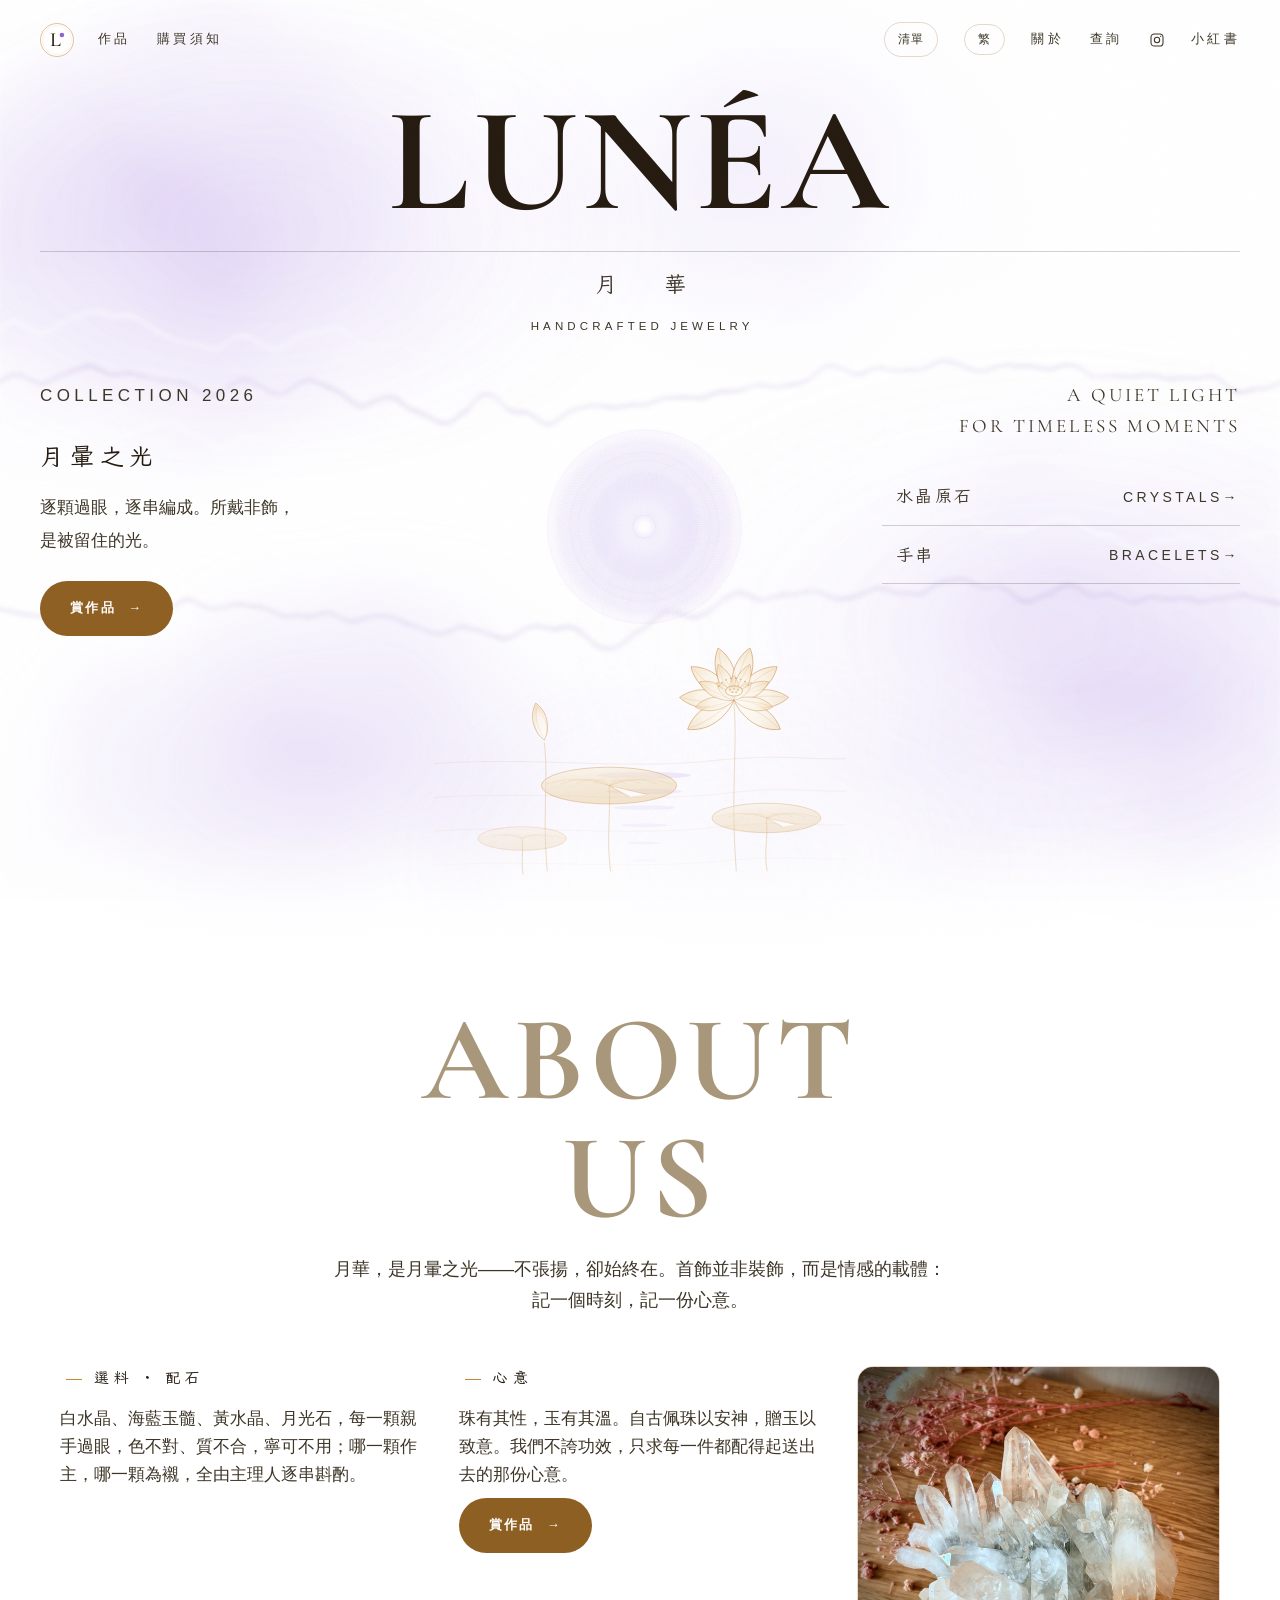
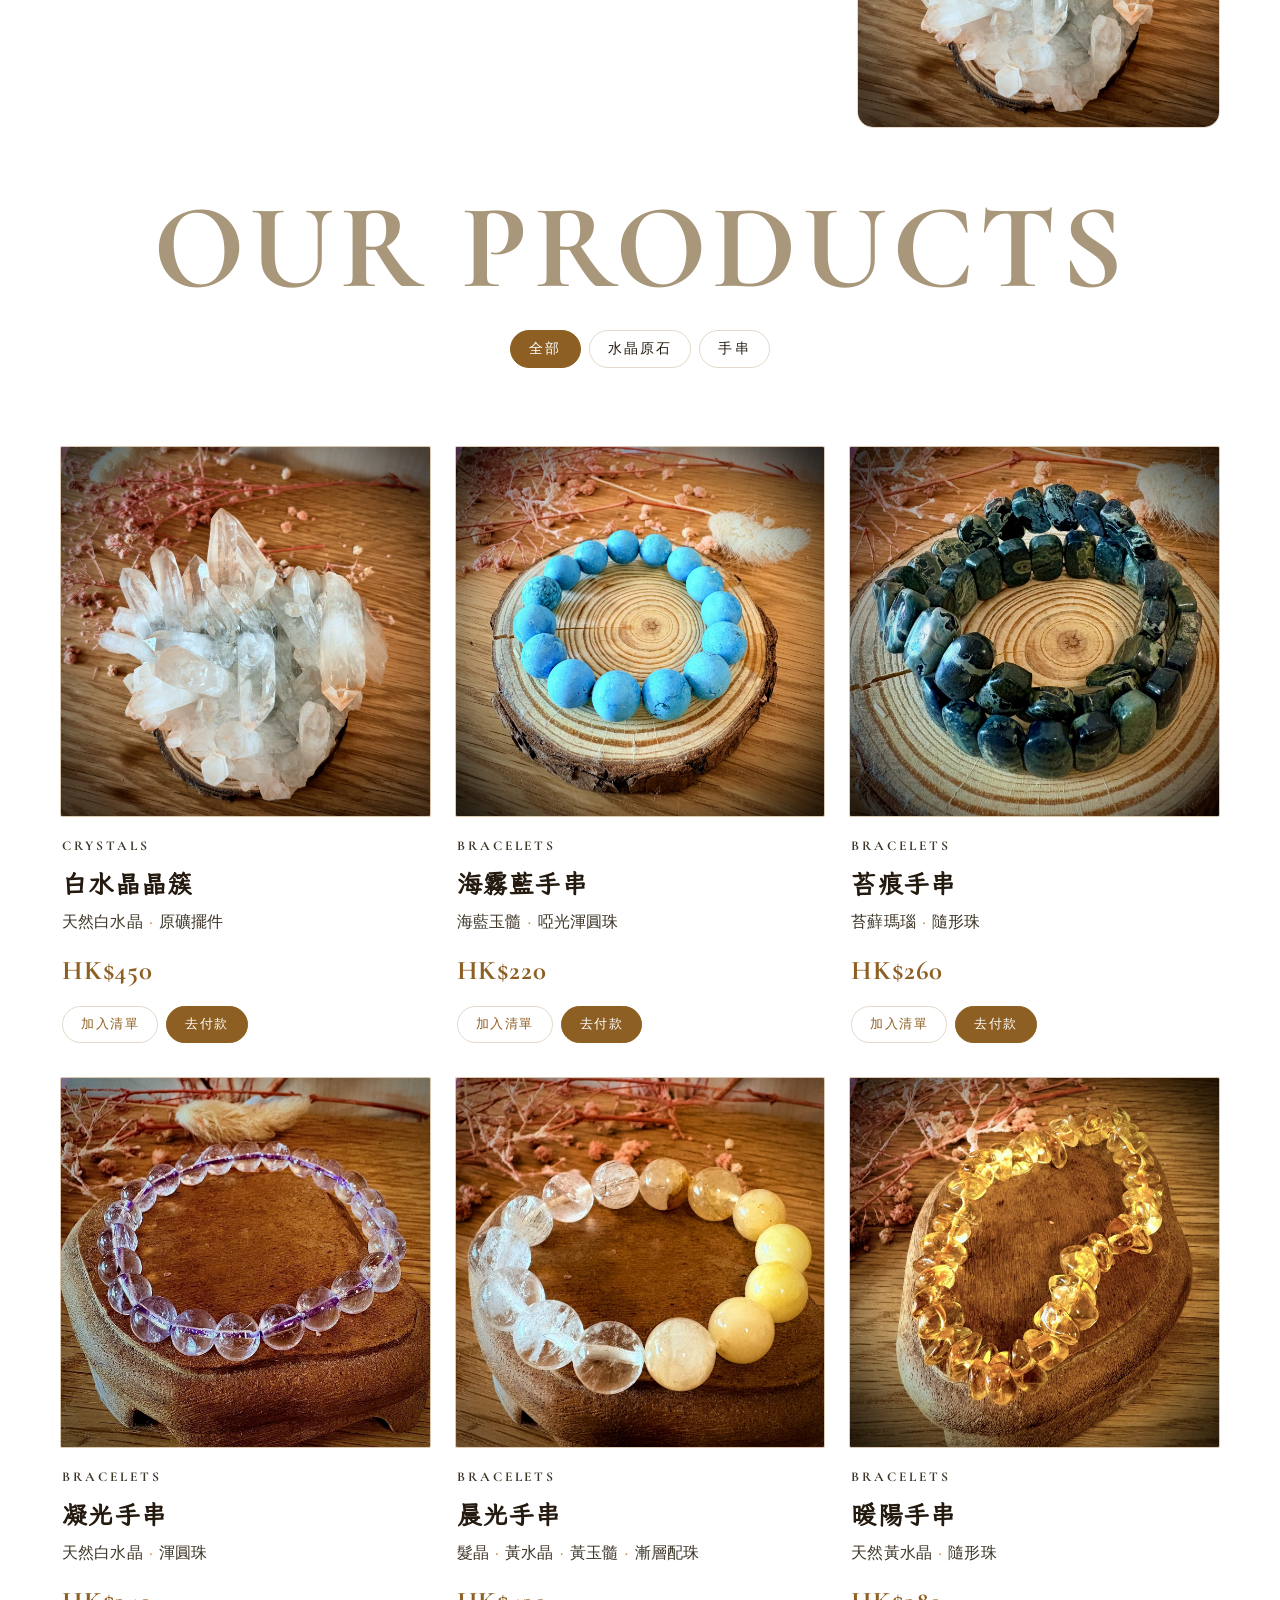
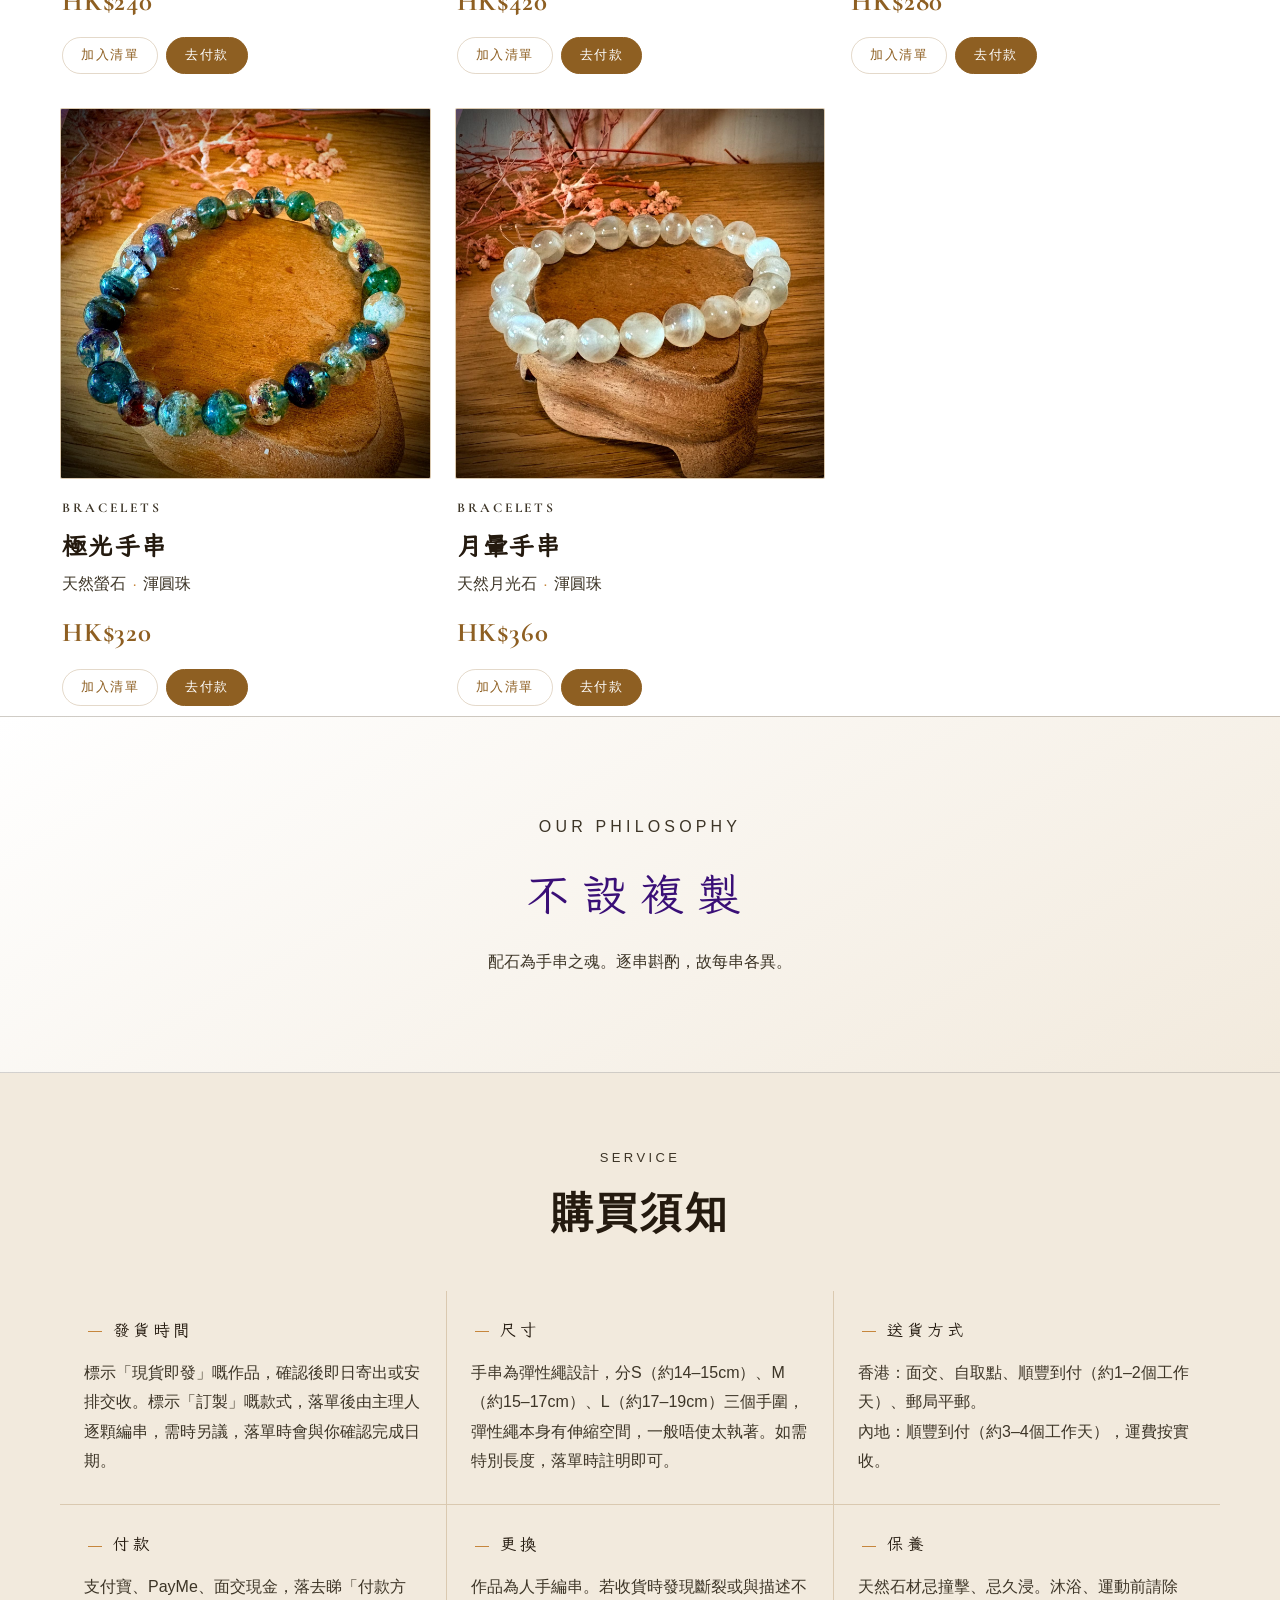
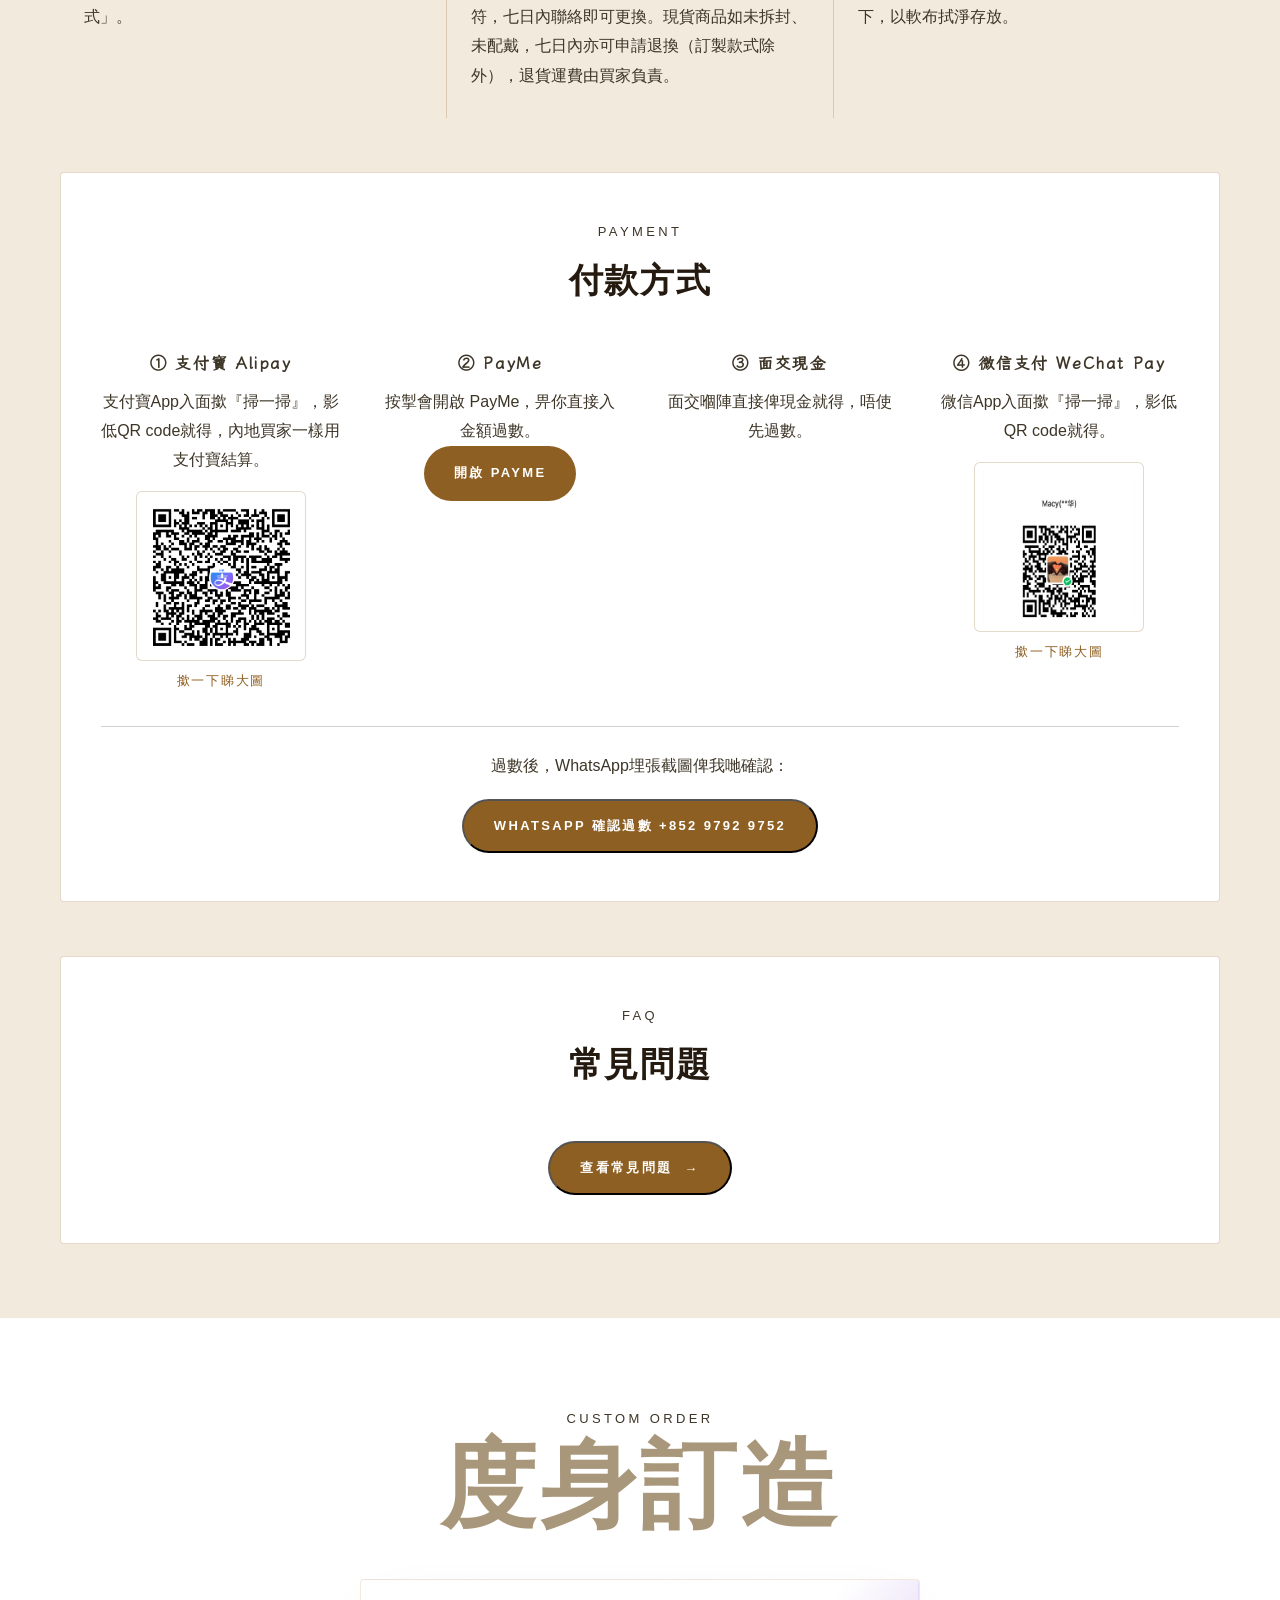
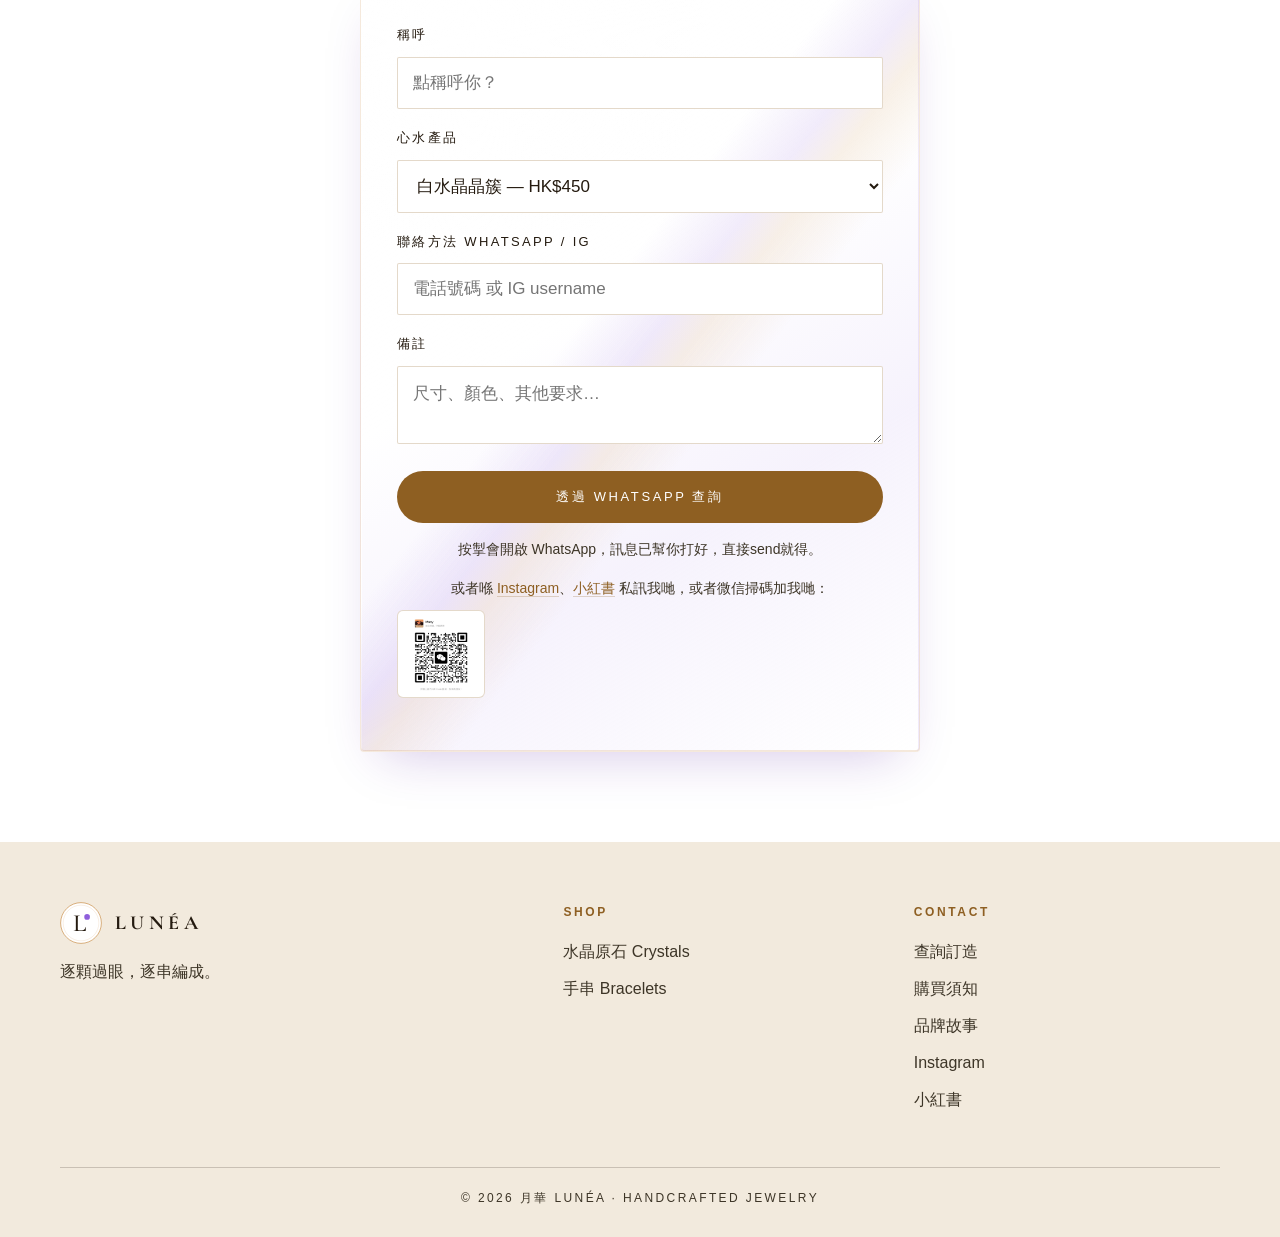
==== commit b168e53c: "Add real WeChat contact and payment QR codes" ====
--- a/index.html
+++ b/index.html
@@ -466,7 +466,8 @@
   display:flex; align-items:center; justify-content:center; text-align:center;
   font-size:13px; color:var(--grey); letter-spacing:.06em; padding:12px;
 }
-.wechat-todo{ border-bottom:1px dashed var(--line); }
+.wechat-note-qr-wrap{ display:inline-block; margin-top:10px; }
+.wechat-note-qr{ width:88px; height:88px; border:1px solid var(--line); border-radius:6px; background:var(--white); padding:6px; }
 .pay-method p{ font-size:16px; color:var(--grey); line-height:1.8; }
 .pay-step{
   font-family:var(--han); font-weight:600; font-size:18px; letter-spacing:.1em;
@@ -849,8 +850,11 @@
         </div>
         <div class="pay-method">
           <p class="pay-step">④ 微信支付 WeChat Pay</p>
-          <p>收款碼準備中，暫時可以WhatsApp查詢，我們會盡快補上。</p>
-          <div class="pay-qr-todo">QR code待補</div>
+          <p>微信App入面撳『掃一掃』，影低QR code就得。</p>
+          <a href="wechat-pay-qr.png" target="_blank" rel="noopener" class="pay-qr-wrap">
+            <img class="pay-qr" src="wechat-pay-qr.png" alt="微信收款碼" loading="lazy">
+            <span class="pay-qr-hint">撳一下睇大圖</span>
+          </a>
         </div>
       </div>
       <div class="rule" style="margin:32px 0 24px;"></div>
@@ -884,7 +888,10 @@
     <div class="field"><label for="note">備註</label><textarea id="note" placeholder="尺寸、顏色、其他要求…"></textarea></div>
     <button type="submit" class="submit-btn">透過 WhatsApp 查詢</button>
     <p class="note">按掣會開啟 WhatsApp，訊息已幫你打好，直接send就得。</p>
-    <p class="note">或者喺 <a href="https://www.instagram.com/luneajewelry.hk/" target="_blank" rel="noopener" class="ig-link">Instagram</a>、<a href="#" class="ig-link">小紅書</a> 私訊我哋，或者微信搜尋：<span class="wechat-todo">待補WeChat ID</span>。</p>
+    <p class="note">或者喺 <a href="https://www.instagram.com/luneajewelry.hk/" target="_blank" rel="noopener" class="ig-link">Instagram</a>、<a href="#" class="ig-link">小紅書</a> 私訊我哋，或者微信掃碼加我哋：</p>
+    <a href="wechat-contact-qr.png" target="_blank" rel="noopener" class="wechat-note-qr-wrap">
+      <img class="wechat-note-qr" src="wechat-contact-qr.png" alt="微信加好友碼" loading="lazy">
+    </a>
   </form>
 </section>
 
@@ -1222,7 +1229,7 @@
   '霧':'雾','陽':'阳','極':'极','暈':'晕','擺':'摆','渾':'浑','圓':'圆',
   '蘚':'藓','瑪':'玛','隨':'随','髮':'发','層':'层','螢':'萤','啞':'哑',
   '伸縮':'伸缩','空間':'空间','執':'执',
-  '碼':'码','備':'备','盡':'尽','補':'补','紅':'红','書':'书','尋':'寻',
+  '碼':'码','備':'备','盡':'尽','補':'补','紅':'红','書':'书',
 };
 
 let isSimplified = false;
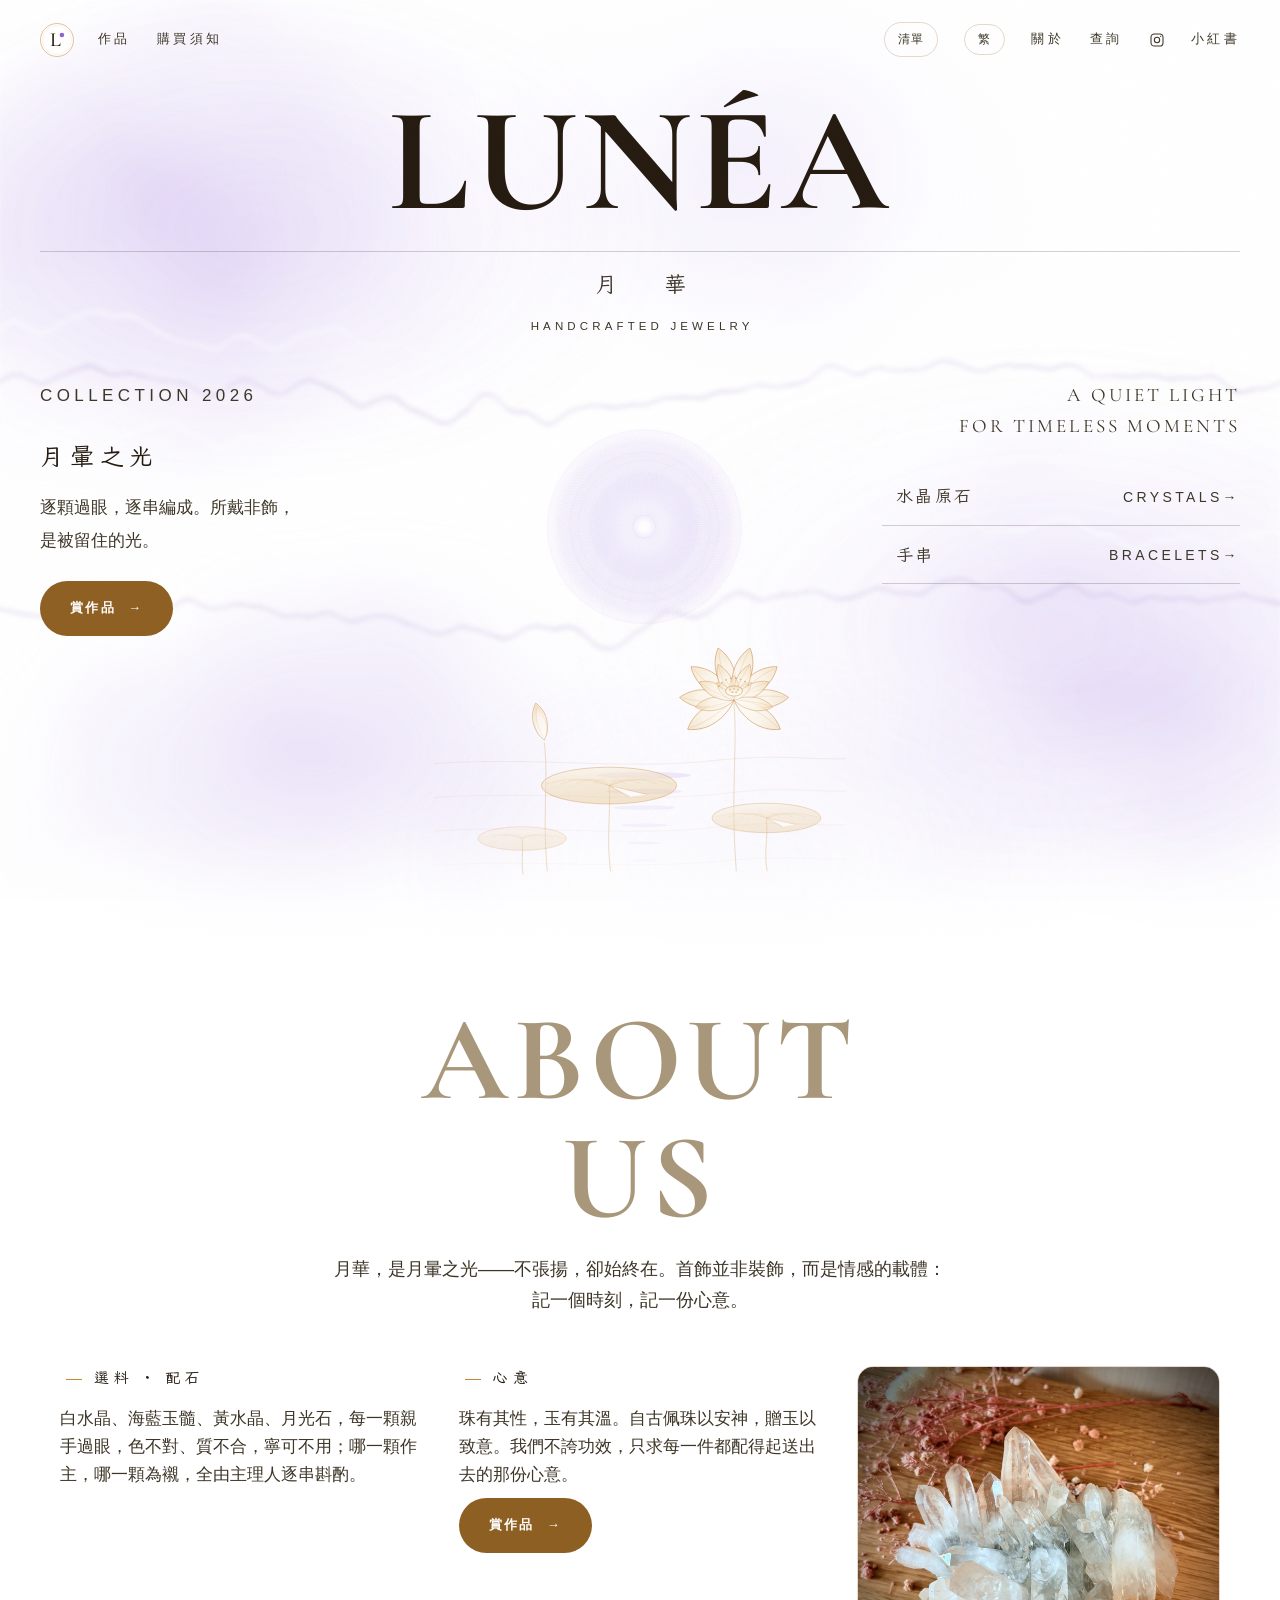
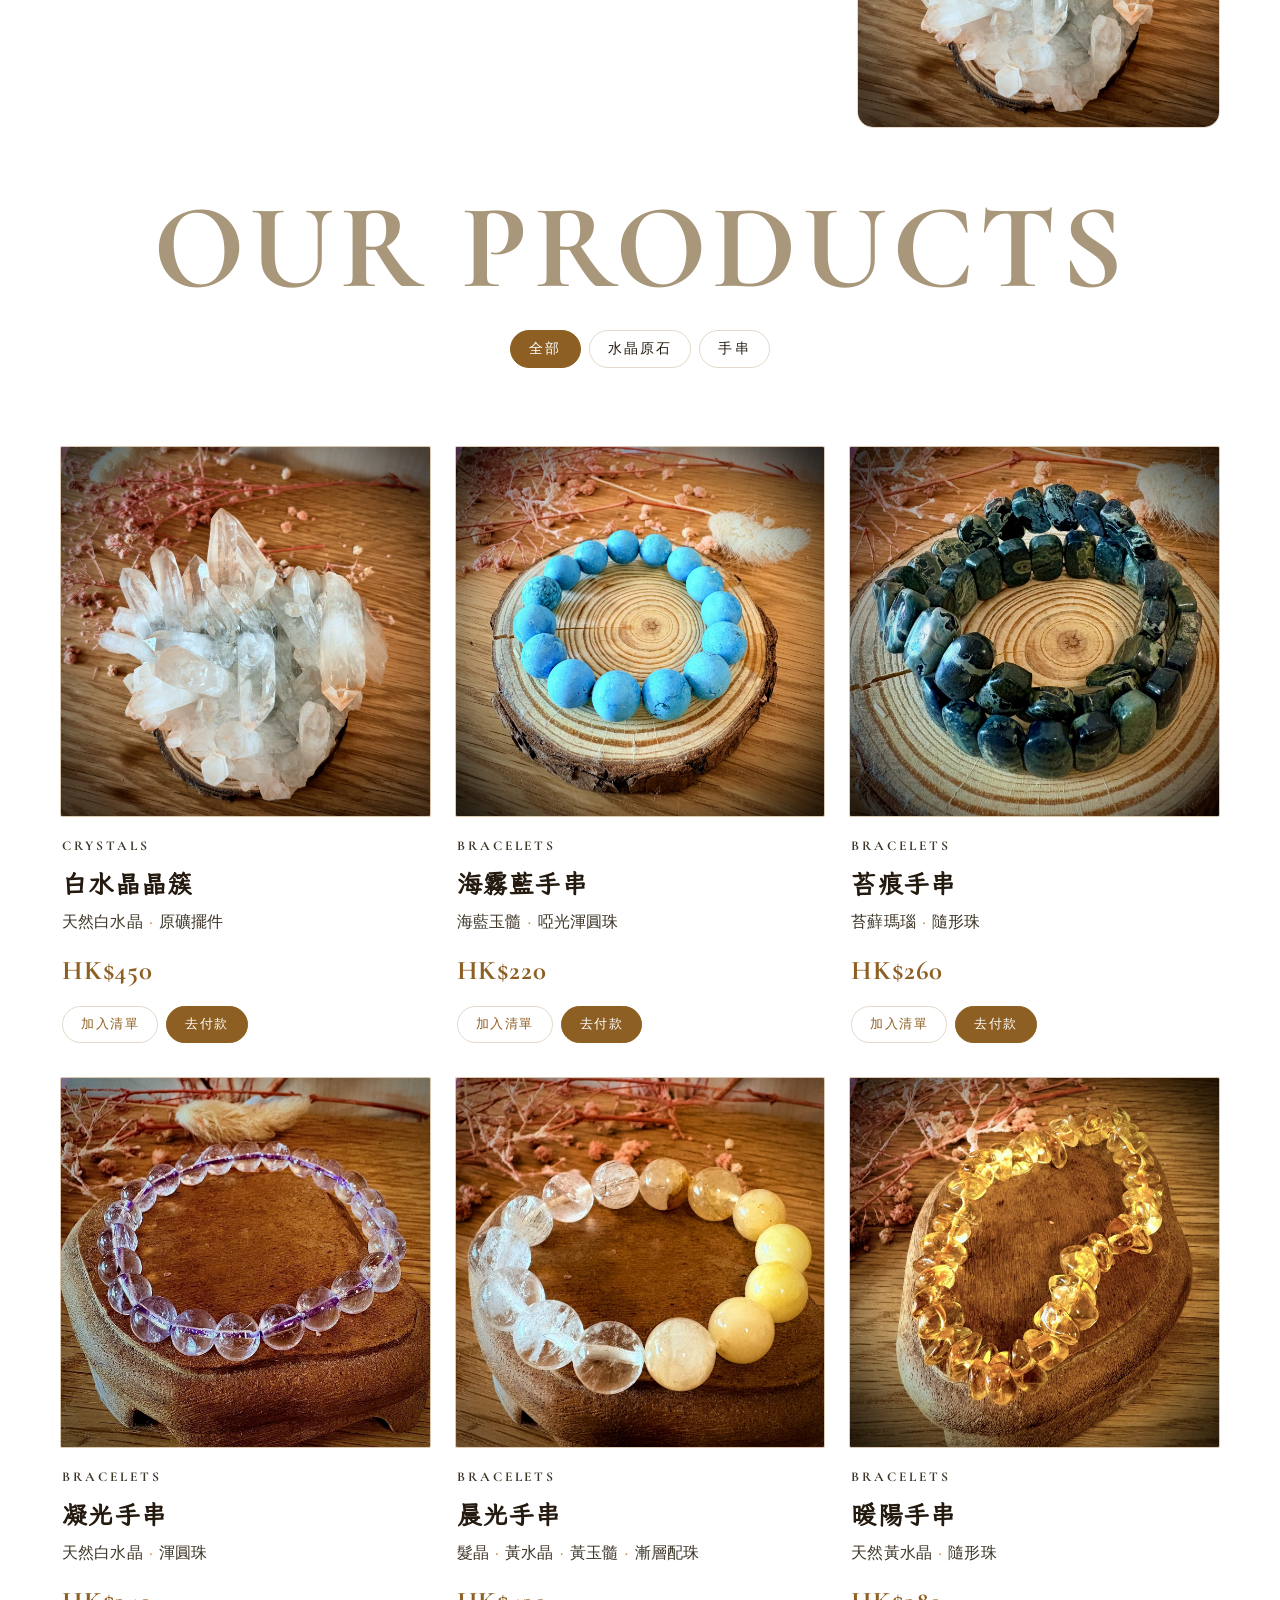
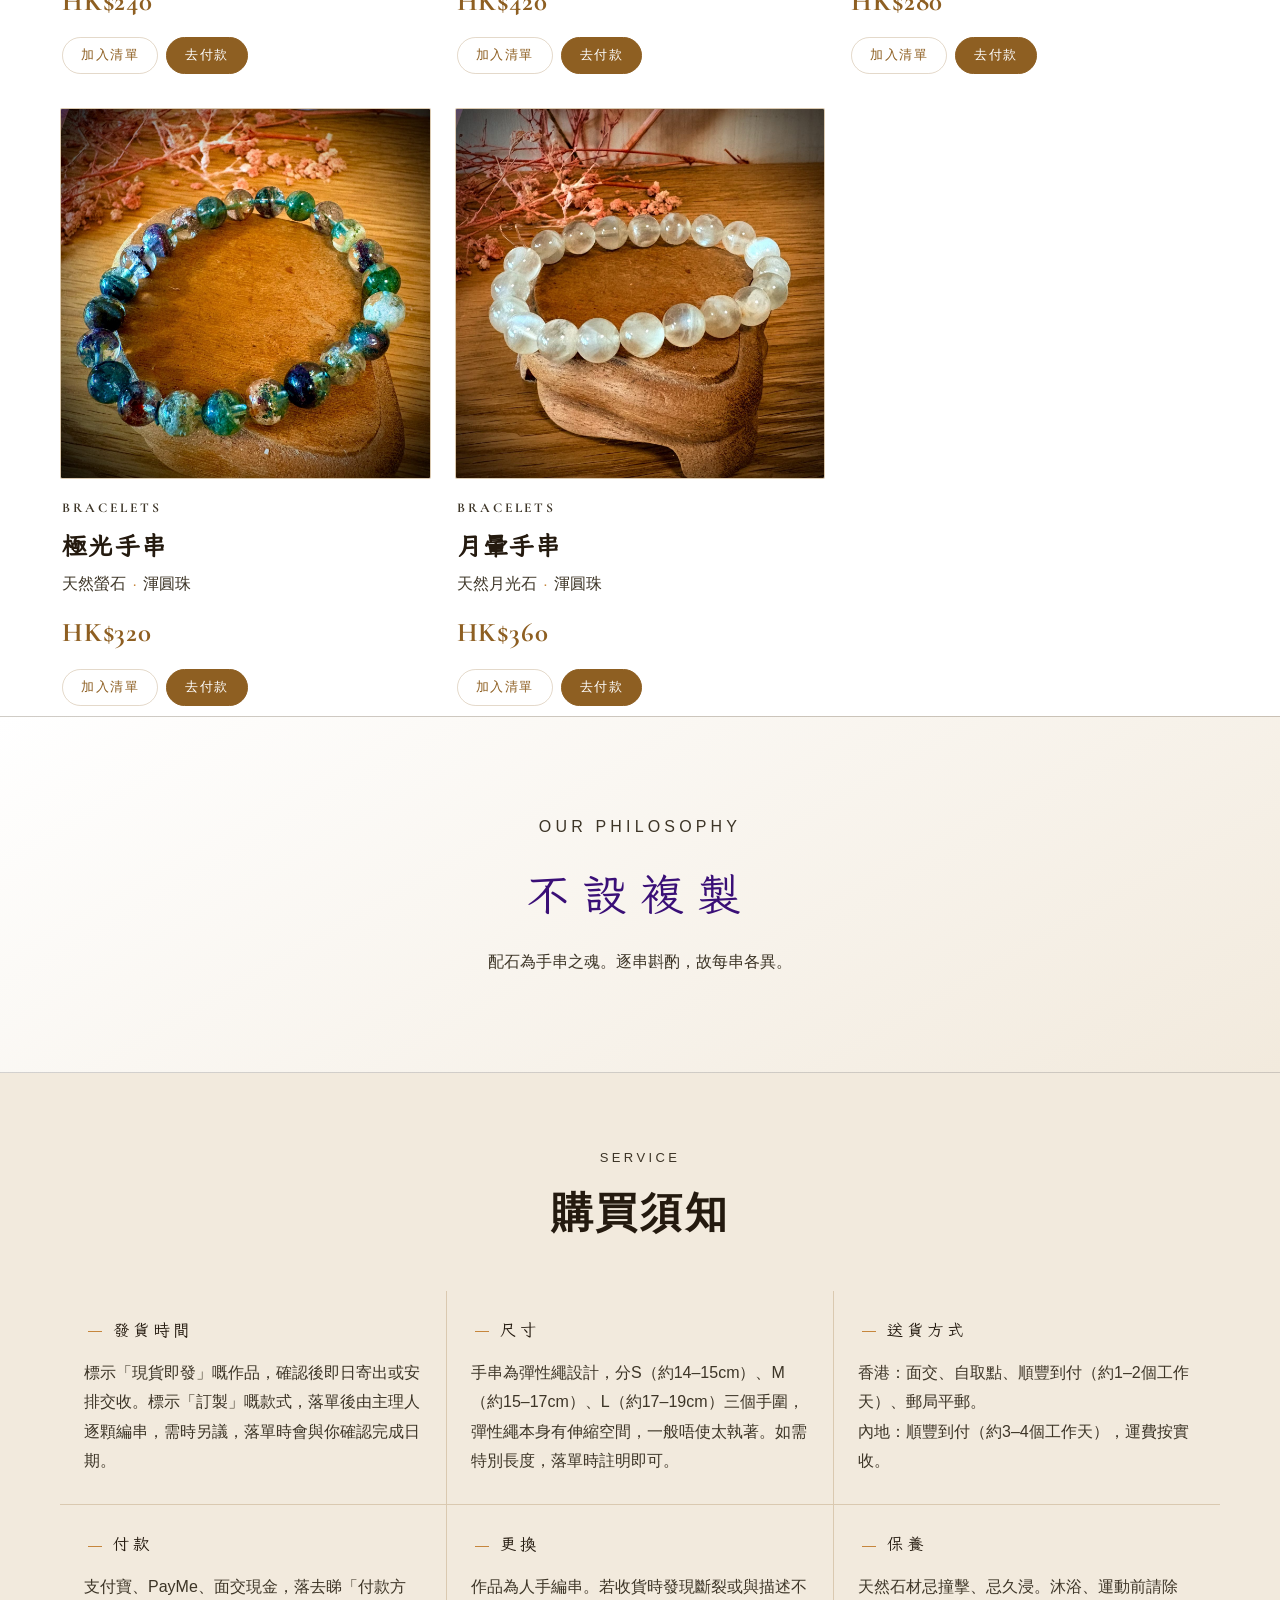
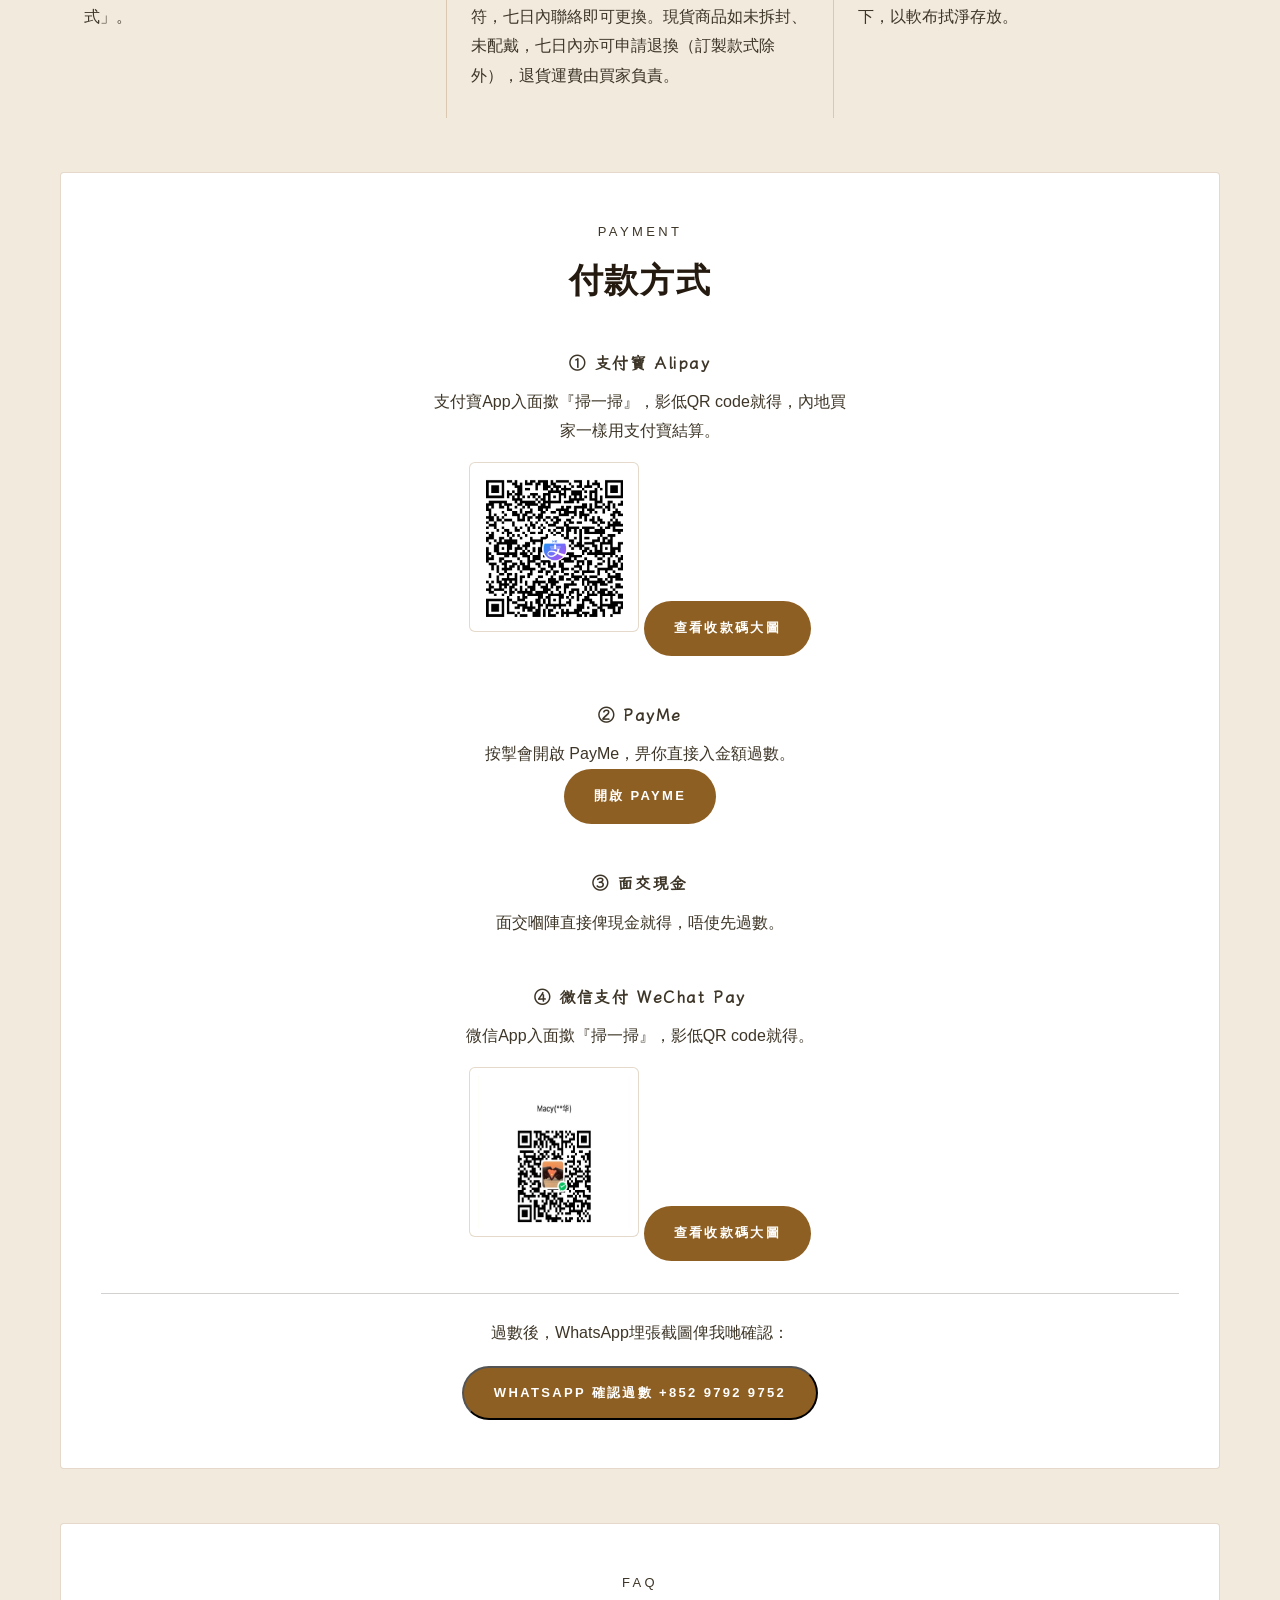
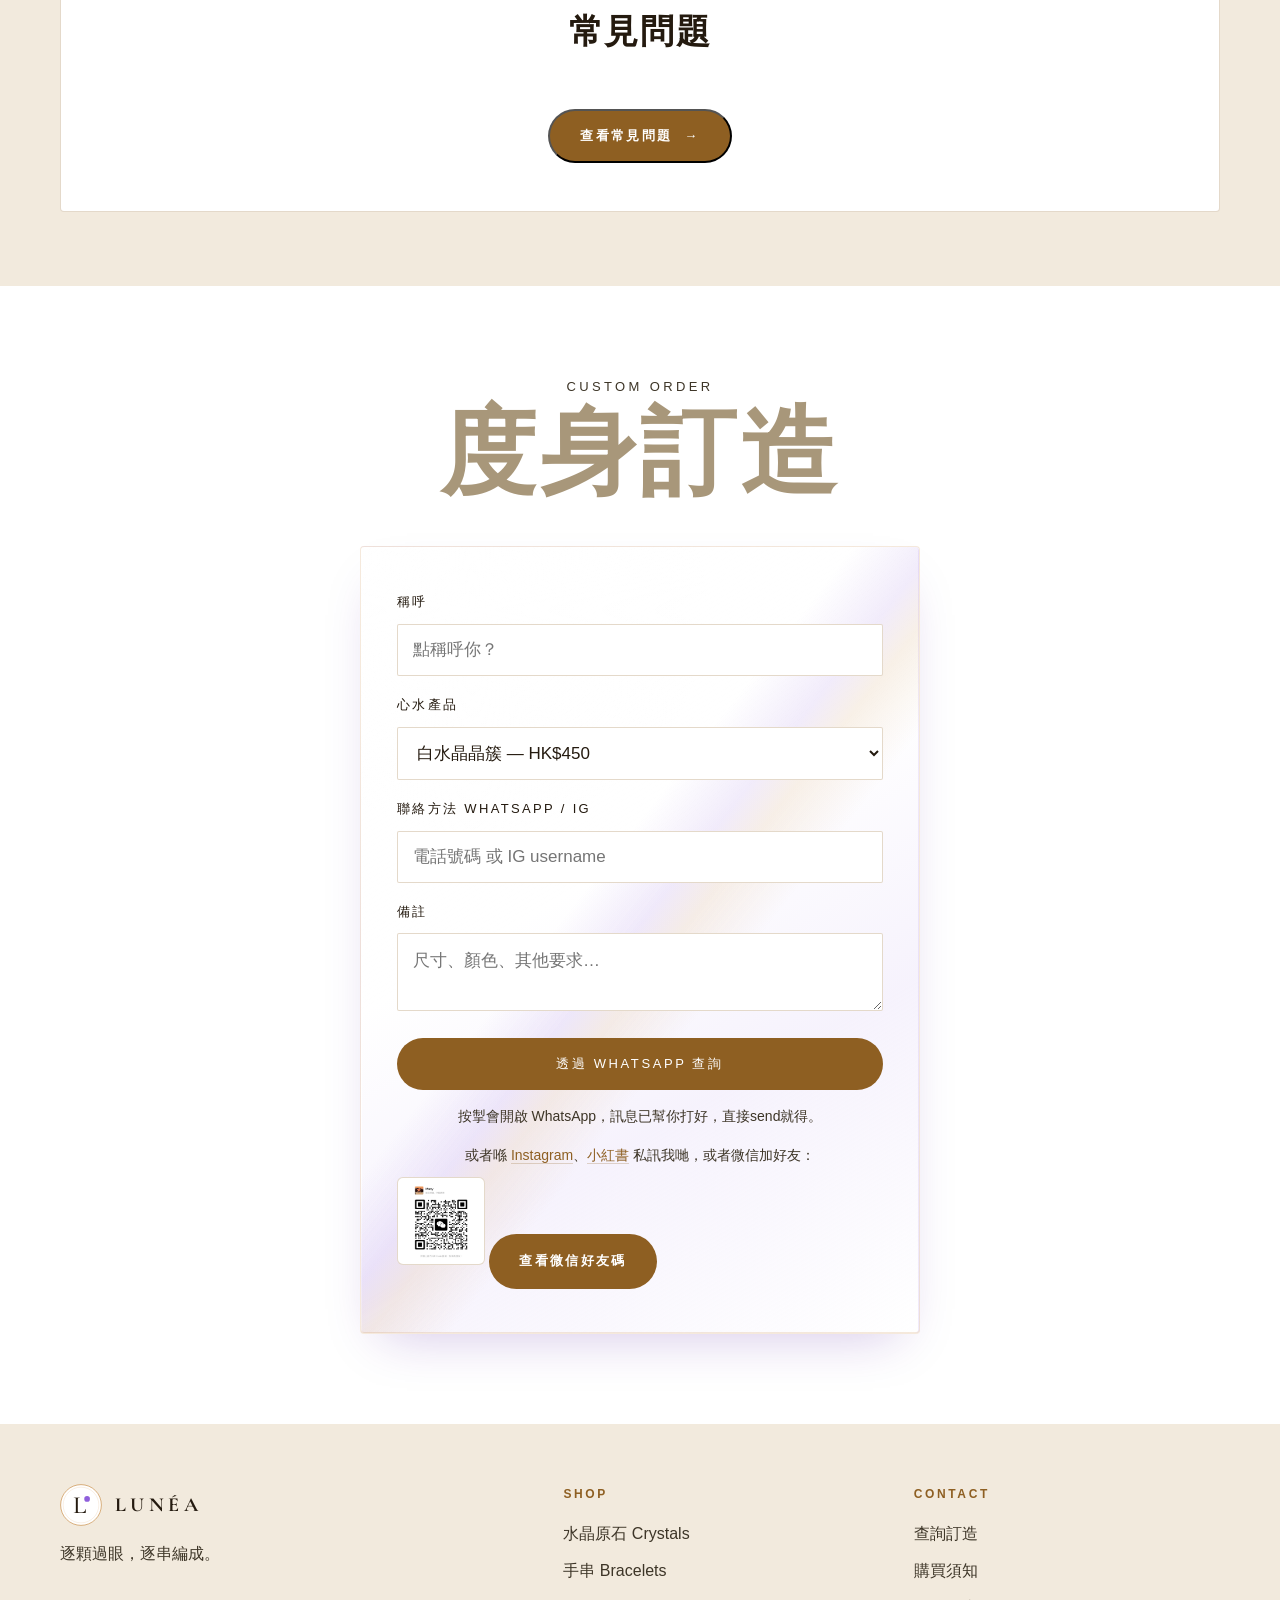
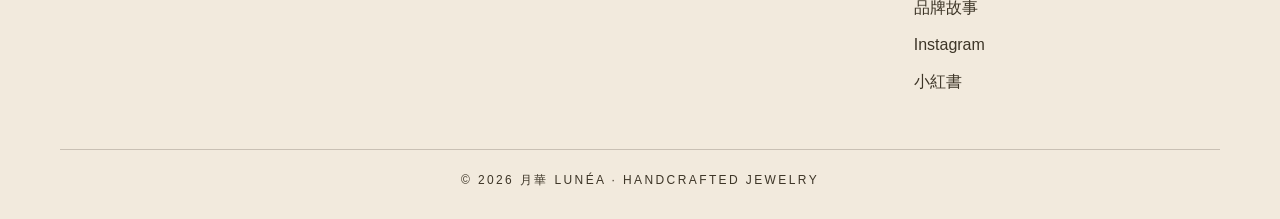
==== commit 4ac2b9b4: "Tidy up payment methods into a single column, add clear QR view buttons" ====
--- a/index.html
+++ b/index.html
@@ -458,14 +458,11 @@
   font-family:var(--display); font-weight:700; text-transform:uppercase;
   font-size:clamp(24px,3.6vw,34px); letter-spacing:.05em; color:var(--ink); margin:8px 0 38px;
 }
-.pay-card-grid{ display:grid; grid-template-columns:repeat(2,1fr); gap:38px 40px; text-align:center; }
-@media (min-width:1000px){ .pay-card-grid{ grid-template-columns:repeat(4,1fr); } }
-@media (max-width:560px){ .pay-card-grid{ grid-template-columns:1fr; gap:36px; } }
-.pay-qr-todo{
-  width:170px; height:170px; margin:16px auto 0; border:1px dashed var(--line); border-radius:6px;
-  display:flex; align-items:center; justify-content:center; text-align:center;
-  font-size:13px; color:var(--grey); letter-spacing:.06em; padding:12px;
-}
+.pay-card-grid{
+  display:flex; flex-direction:column; align-items:center; gap:46px;
+  max-width:420px; margin:0 auto; text-align:center;
+}
+.pay-method{ width:100%; }
 .wechat-note-qr-wrap{ display:inline-block; margin-top:10px; }
 .wechat-note-qr{ width:88px; height:88px; border:1px solid var(--line); border-radius:6px; background:var(--white); padding:6px; }
 .pay-method p{ font-size:16px; color:var(--grey); line-height:1.8; }
@@ -475,10 +472,7 @@
 }
 .pay-qr-wrap{ display:inline-block; margin-top:16px; }
 .pay-qr{ width:170px; height:170px; border:1px solid var(--line); border-radius:6px; background:var(--white); padding:8px; margin:0 auto; }
-.pay-qr-hint{
-  display:block; margin-top:10px; font-size:12.5px; letter-spacing:.14em;
-  color:var(--caramel-d); text-transform:uppercase;
-}
+.pay-qr-btn{ margin-top:14px; }
 .pay-confirm{ font-size:16px; color:var(--grey); line-height:1.9; }
 .pay-confirm .pill{ margin-top:18px; }
 #faqToggle{ margin-top:8px; }
@@ -836,8 +830,8 @@
           <p>支付寶App入面撳『掃一掃』，影低QR code就得，內地買家一樣用支付寶結算。</p>
           <a href="alipay-qr.png" target="_blank" rel="noopener" class="pay-qr-wrap">
             <img class="pay-qr" src="alipay-qr.png" alt="支付寶收款碼" loading="lazy">
-            <span class="pay-qr-hint">撳一下睇大圖</span>
           </a>
+          <a href="alipay-qr.png" target="_blank" rel="noopener" class="pill pay-qr-btn">查看收款碼大圖</a>
         </div>
         <div class="pay-method">
           <p class="pay-step">② PayMe</p>
@@ -853,8 +847,8 @@
           <p>微信App入面撳『掃一掃』，影低QR code就得。</p>
           <a href="wechat-pay-qr.png" target="_blank" rel="noopener" class="pay-qr-wrap">
             <img class="pay-qr" src="wechat-pay-qr.png" alt="微信收款碼" loading="lazy">
-            <span class="pay-qr-hint">撳一下睇大圖</span>
           </a>
+          <a href="wechat-pay-qr.png" target="_blank" rel="noopener" class="pill pay-qr-btn">查看收款碼大圖</a>
         </div>
       </div>
       <div class="rule" style="margin:32px 0 24px;"></div>
@@ -888,10 +882,11 @@
     <div class="field"><label for="note">備註</label><textarea id="note" placeholder="尺寸、顏色、其他要求…"></textarea></div>
     <button type="submit" class="submit-btn">透過 WhatsApp 查詢</button>
     <p class="note">按掣會開啟 WhatsApp，訊息已幫你打好，直接send就得。</p>
-    <p class="note">或者喺 <a href="https://www.instagram.com/luneajewelry.hk/" target="_blank" rel="noopener" class="ig-link">Instagram</a>、<a href="#" class="ig-link">小紅書</a> 私訊我哋，或者微信掃碼加我哋：</p>
+    <p class="note">或者喺 <a href="https://www.instagram.com/luneajewelry.hk/" target="_blank" rel="noopener" class="ig-link">Instagram</a>、<a href="#" class="ig-link">小紅書</a> 私訊我哋，或者微信加好友：</p>
     <a href="wechat-contact-qr.png" target="_blank" rel="noopener" class="wechat-note-qr-wrap">
       <img class="wechat-note-qr" src="wechat-contact-qr.png" alt="微信加好友碼" loading="lazy">
     </a>
+    <a href="wechat-contact-qr.png" target="_blank" rel="noopener" class="pill pay-qr-btn">查看微信好友碼</a>
   </form>
 </section>
 
@@ -1190,7 +1185,7 @@
   '私訊我哋':'私信我们','我哋':'我们','或者喺':'或者在',
   '嘅':'的','入面':'里','撳':'点','畀':'给','俾':'给',
   '一樣':'一样','嗰陣':'的时候','唔使':'不用',
-  '睇大圖':'看大图','落去睇':'详见下方','影低QR code':'扫描二维码',
+  '落去睇':'详见下方','影低QR code':'扫描二维码',
   '掃一掃':'扫一扫','內地':'内地',
 
   /* ============================================================
@@ -1229,7 +1224,7 @@
   '霧':'雾','陽':'阳','極':'极','暈':'晕','擺':'摆','渾':'浑','圓':'圆',
   '蘚':'藓','瑪':'玛','隨':'随','髮':'发','層':'层','螢':'萤','啞':'哑',
   '伸縮':'伸缩','空間':'空间','執':'执',
-  '碼':'码','備':'备','盡':'尽','補':'补','紅':'红','書':'书',
+  '碼':'码','備':'备','盡':'尽','補':'补','紅':'红','書':'书','圖':'图',
 };
 
 let isSimplified = false;
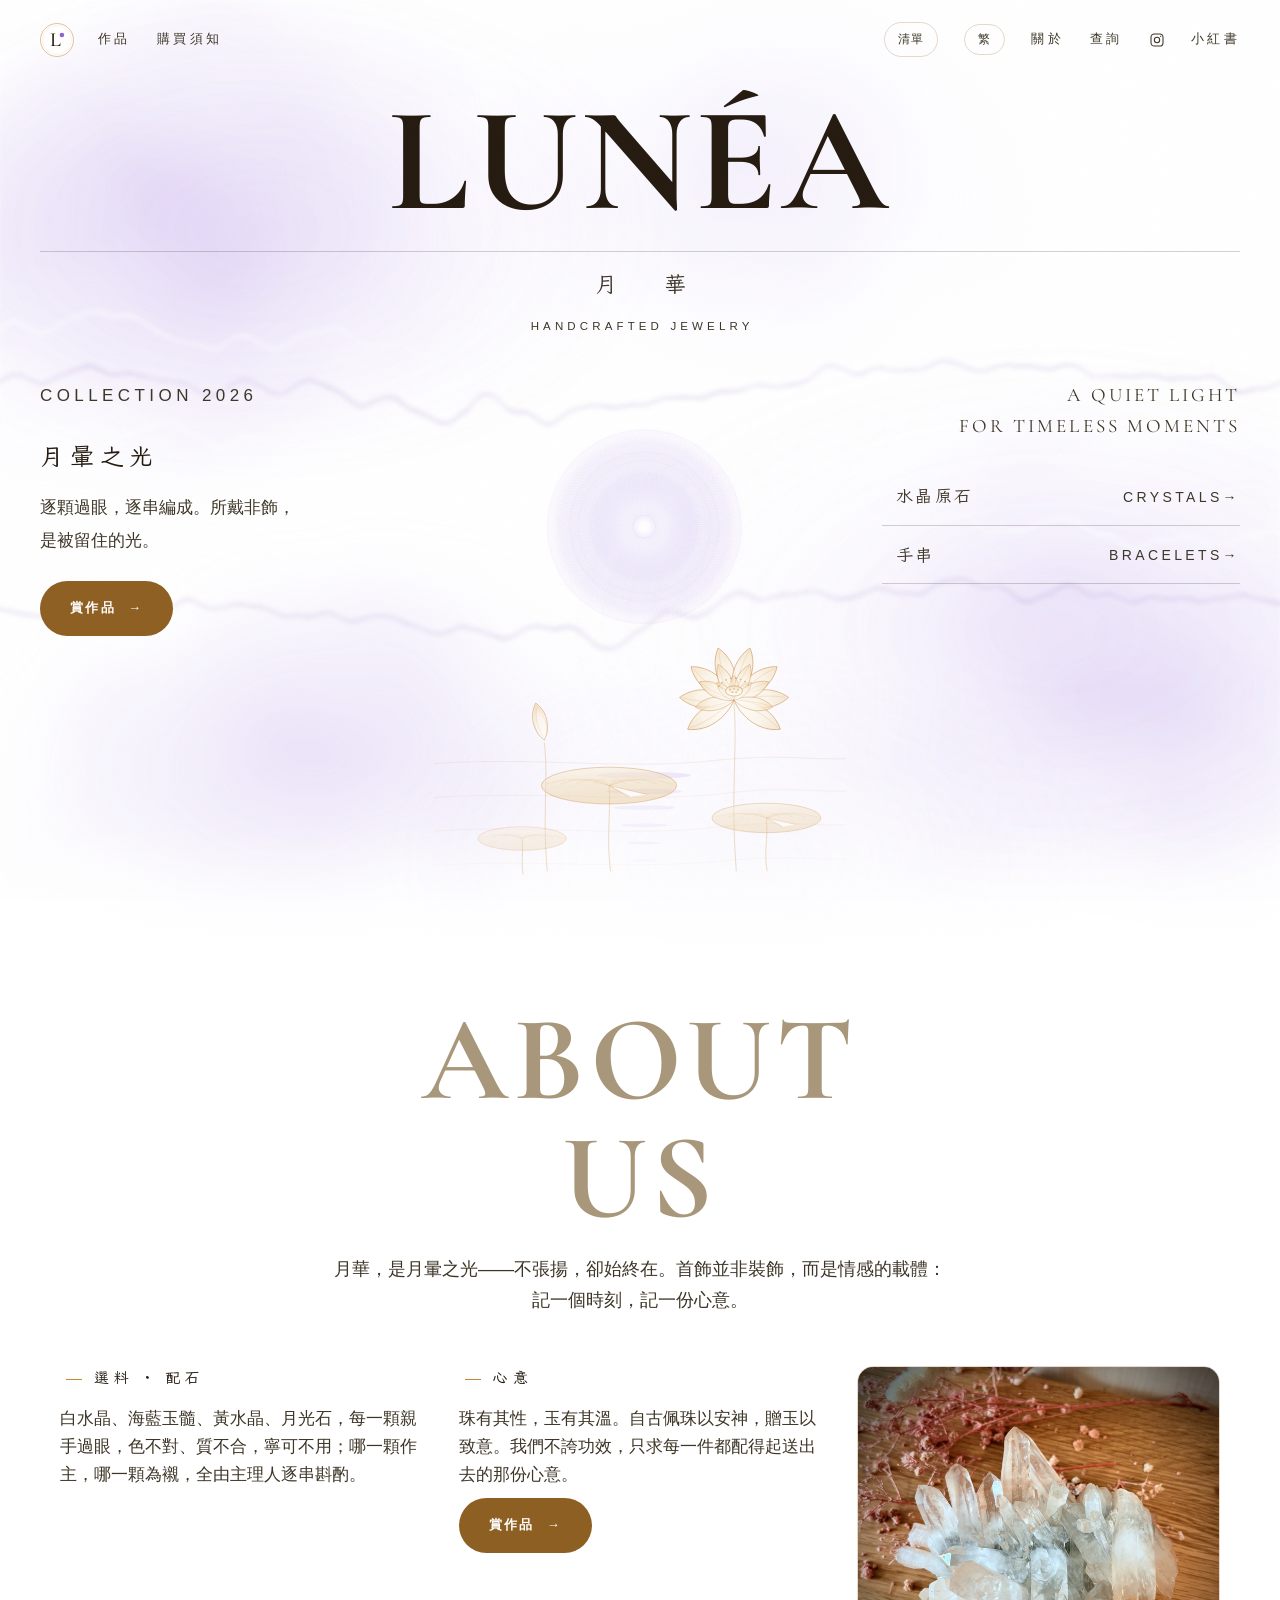
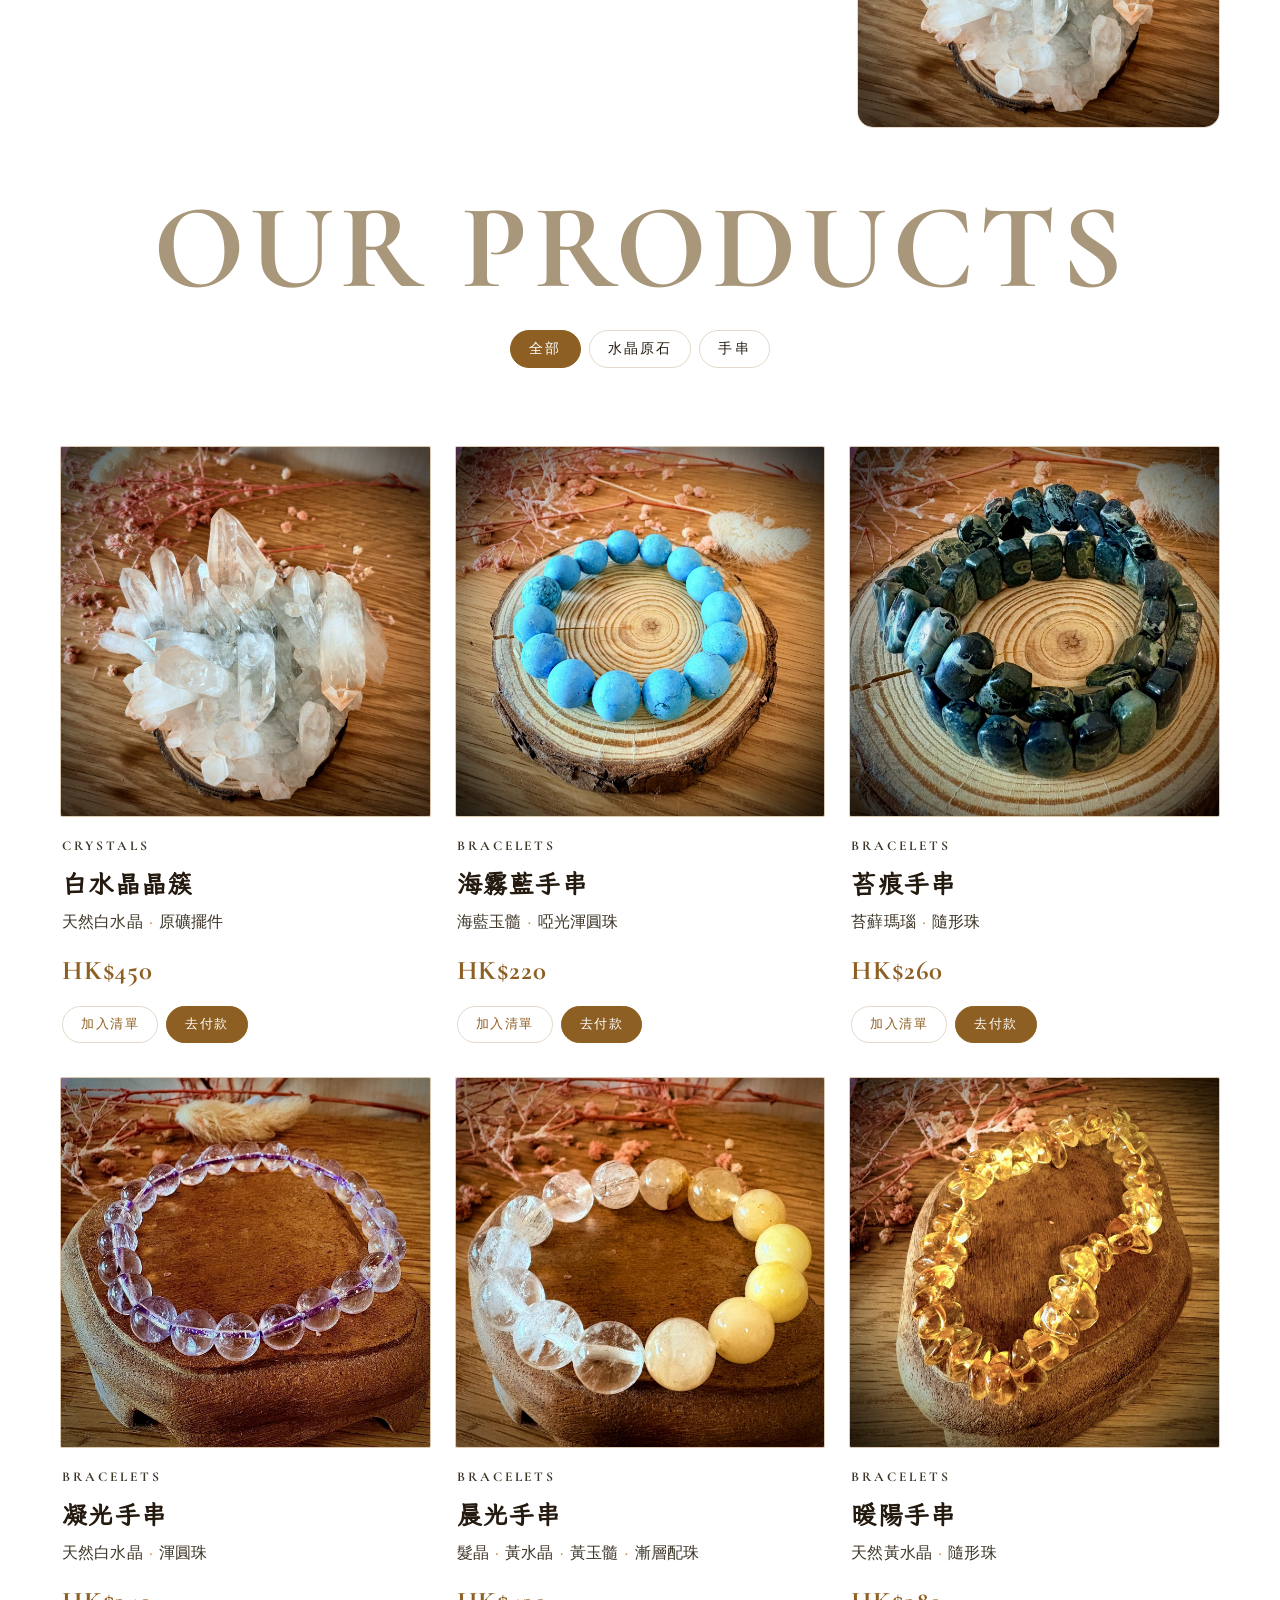
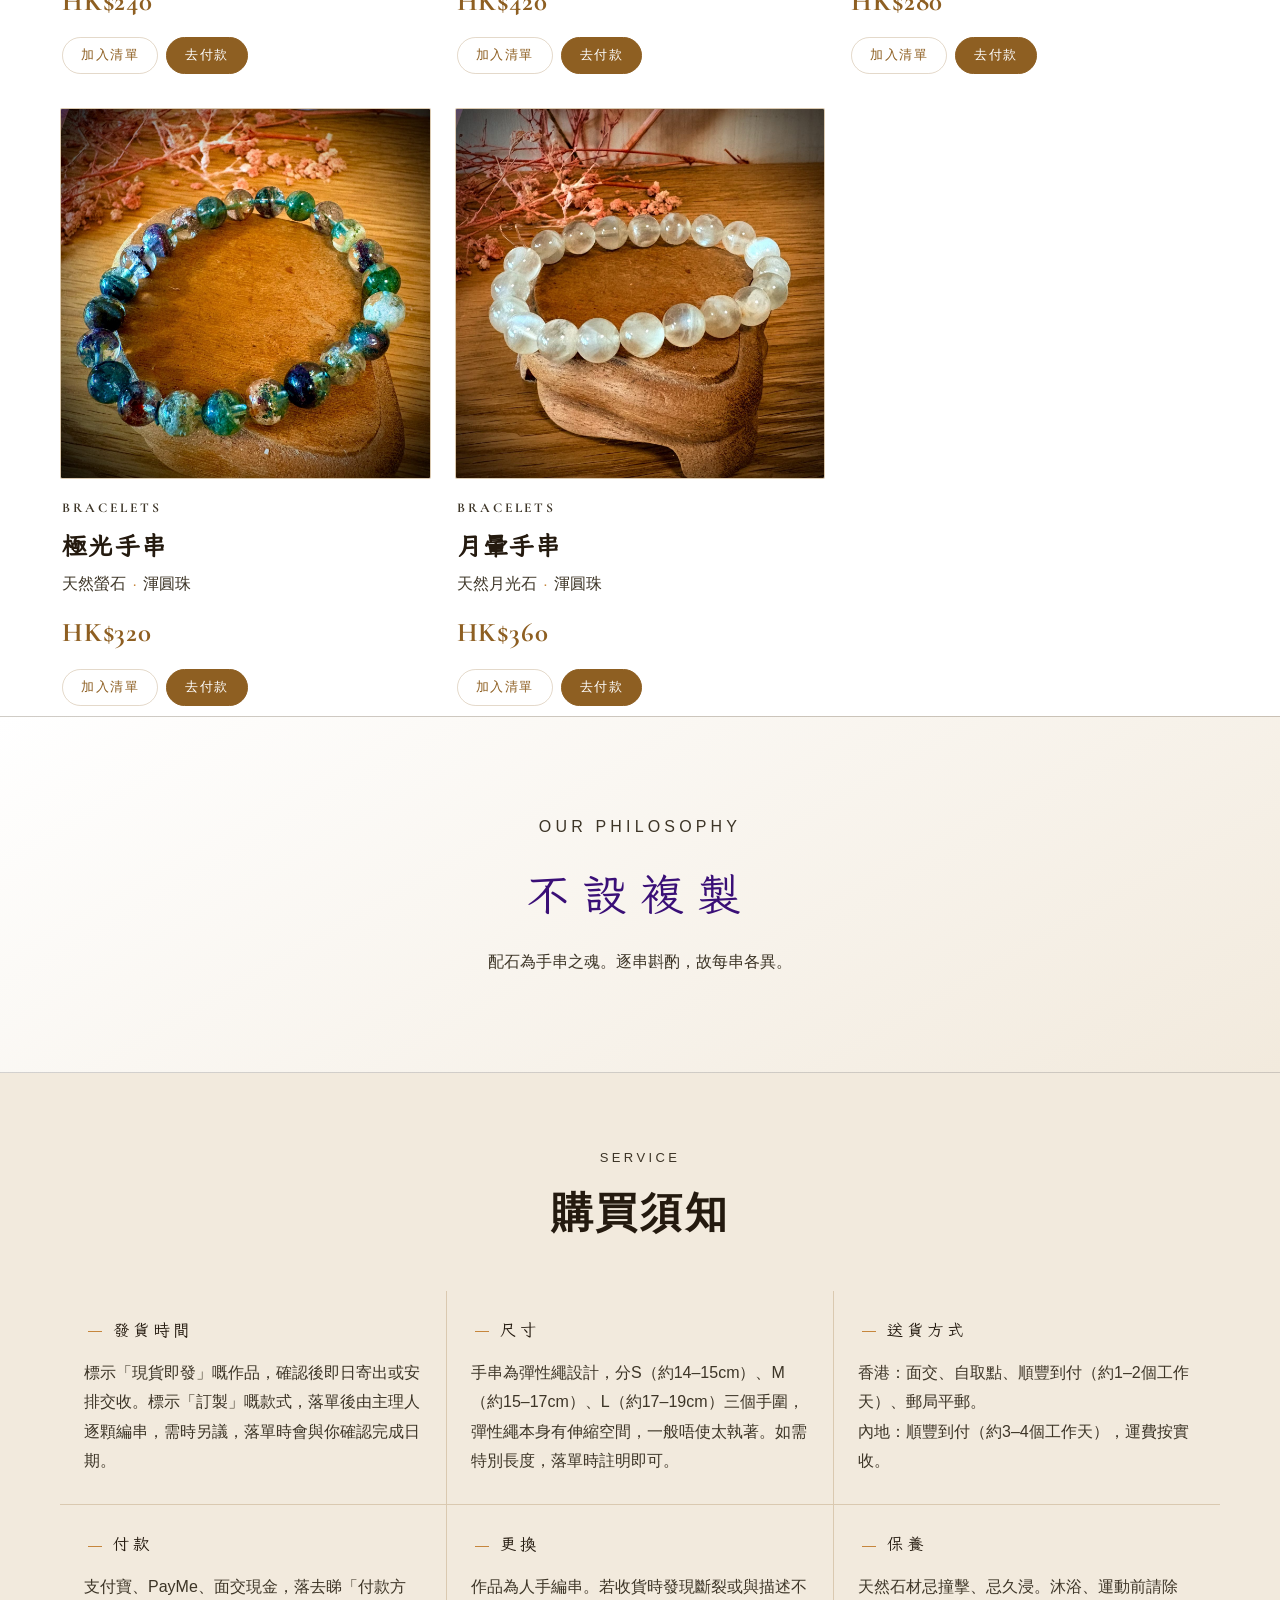
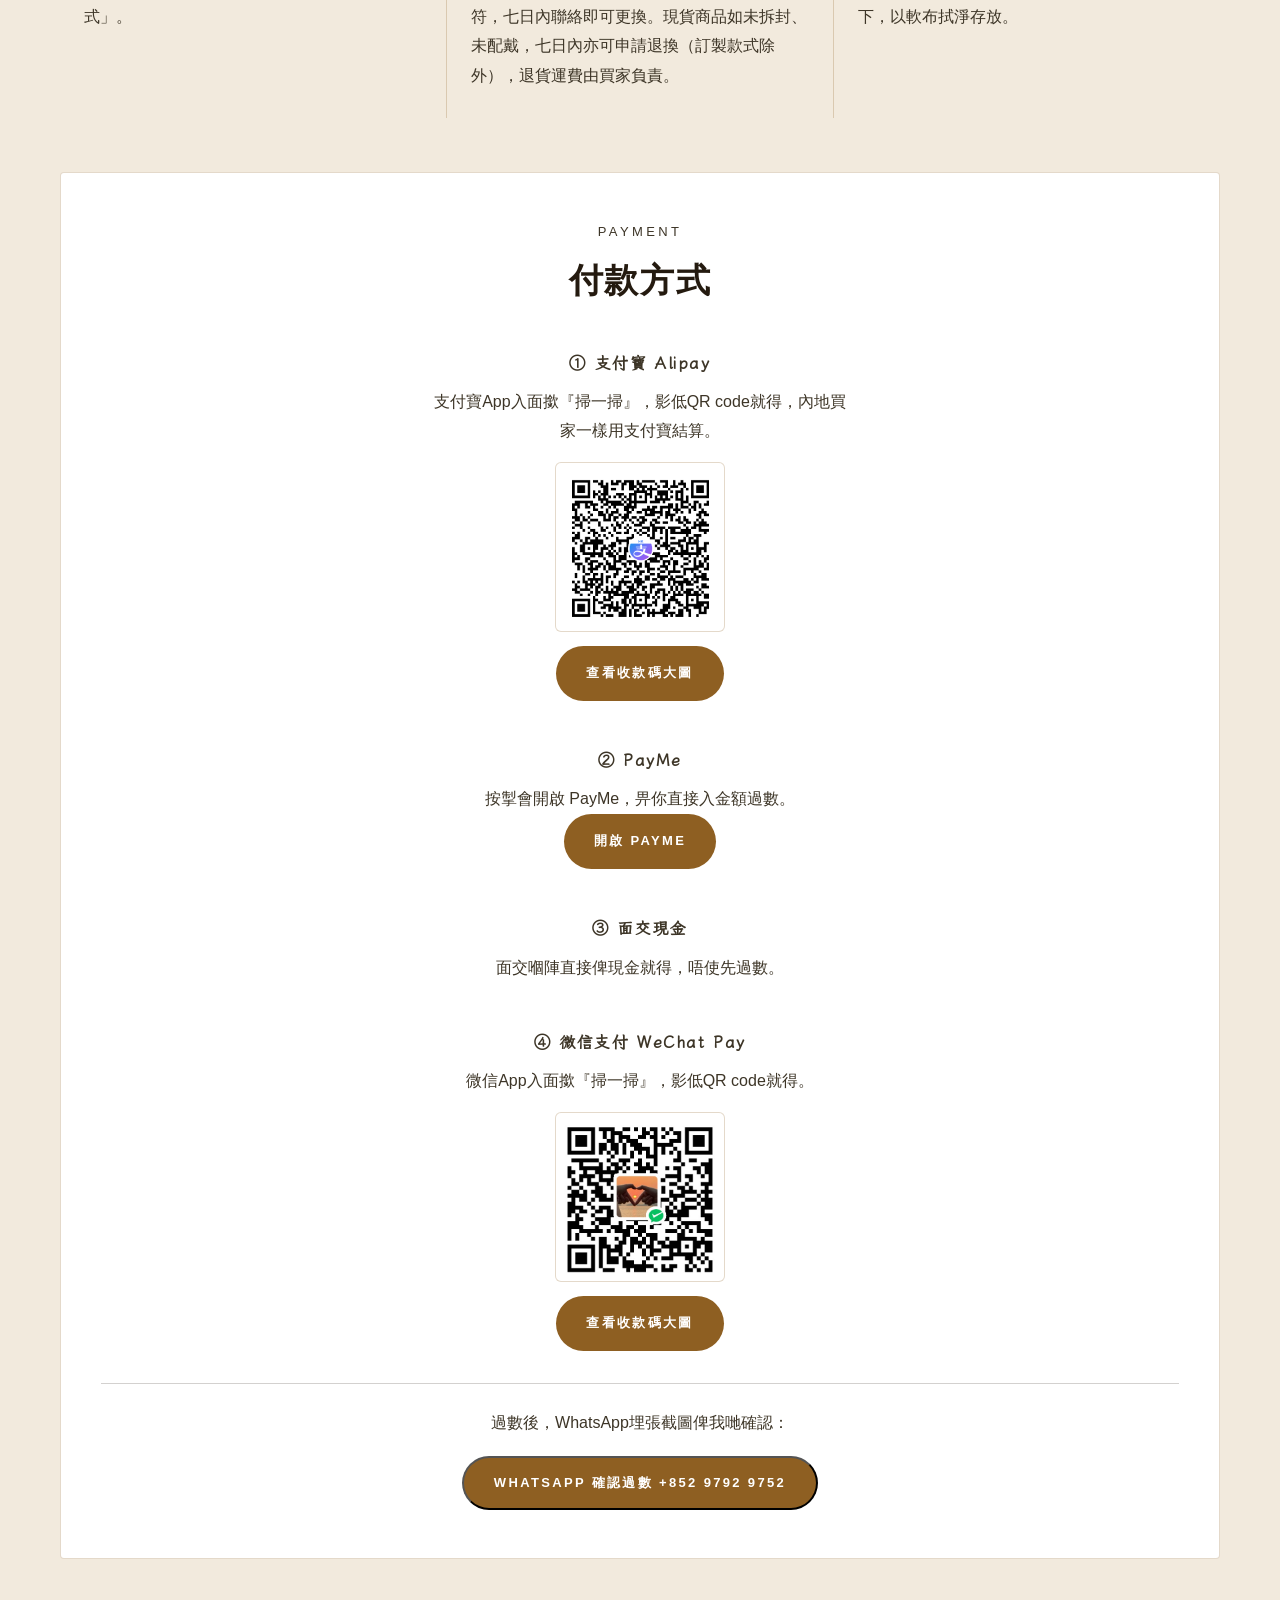
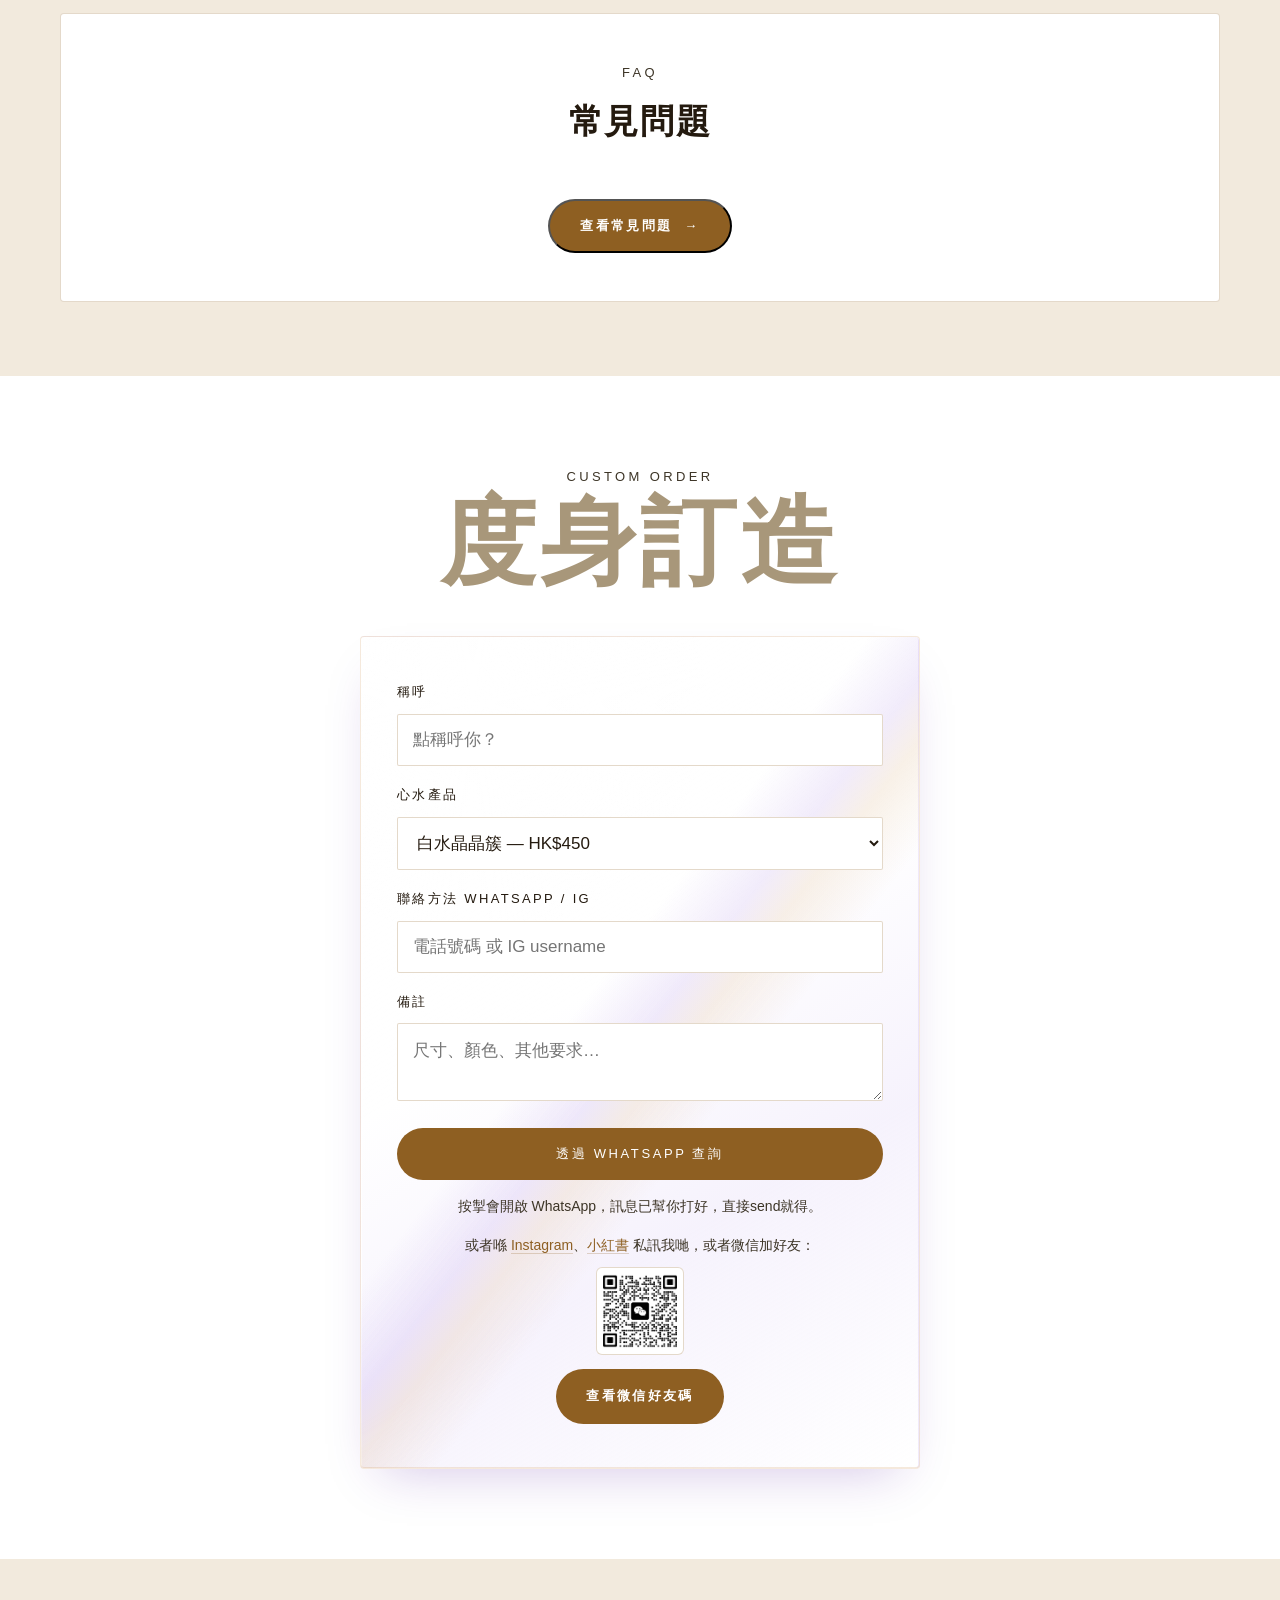
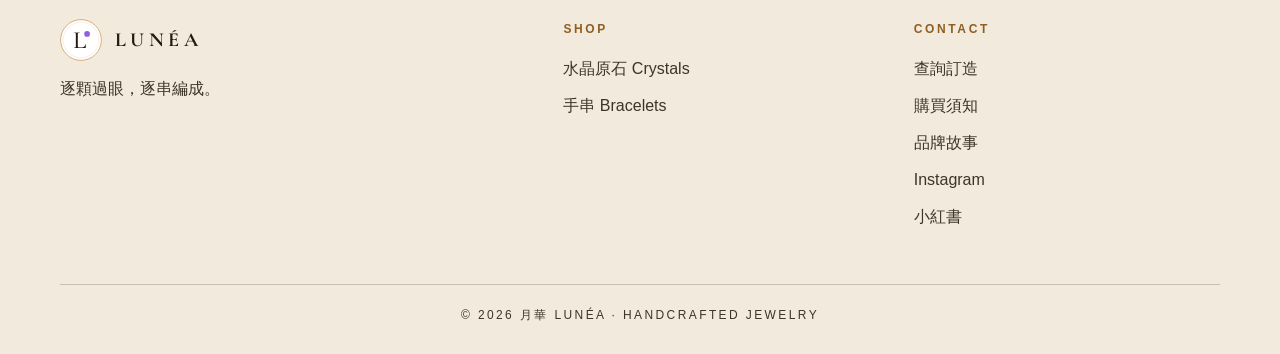
==== commit e0457830: "Fix QR/button centering bug, crop WeChat QR codes tighter" ====
--- a/index.html
+++ b/index.html
@@ -463,16 +463,16 @@
   max-width:420px; margin:0 auto; text-align:center;
 }
 .pay-method{ width:100%; }
-.wechat-note-qr-wrap{ display:inline-block; margin-top:10px; }
+.wechat-note-qr-wrap{ display:block; width:88px; margin:10px auto 0; }
 .wechat-note-qr{ width:88px; height:88px; border:1px solid var(--line); border-radius:6px; background:var(--white); padding:6px; }
 .pay-method p{ font-size:16px; color:var(--grey); line-height:1.8; }
 .pay-step{
   font-family:var(--han); font-weight:600; font-size:18px; letter-spacing:.1em;
   color:var(--v-700); margin-bottom:10px;
 }
-.pay-qr-wrap{ display:inline-block; margin-top:16px; }
+.pay-qr-wrap{ display:block; width:170px; margin:16px auto 0; }
 .pay-qr{ width:170px; height:170px; border:1px solid var(--line); border-radius:6px; background:var(--white); padding:8px; margin:0 auto; }
-.pay-qr-btn{ margin-top:14px; }
+.pay-qr-btn{ display:flex; width:fit-content; margin:14px auto 0; }
 .pay-confirm{ font-size:16px; color:var(--grey); line-height:1.9; }
 .pay-confirm .pill{ margin-top:18px; }
 #faqToggle{ margin-top:8px; }
